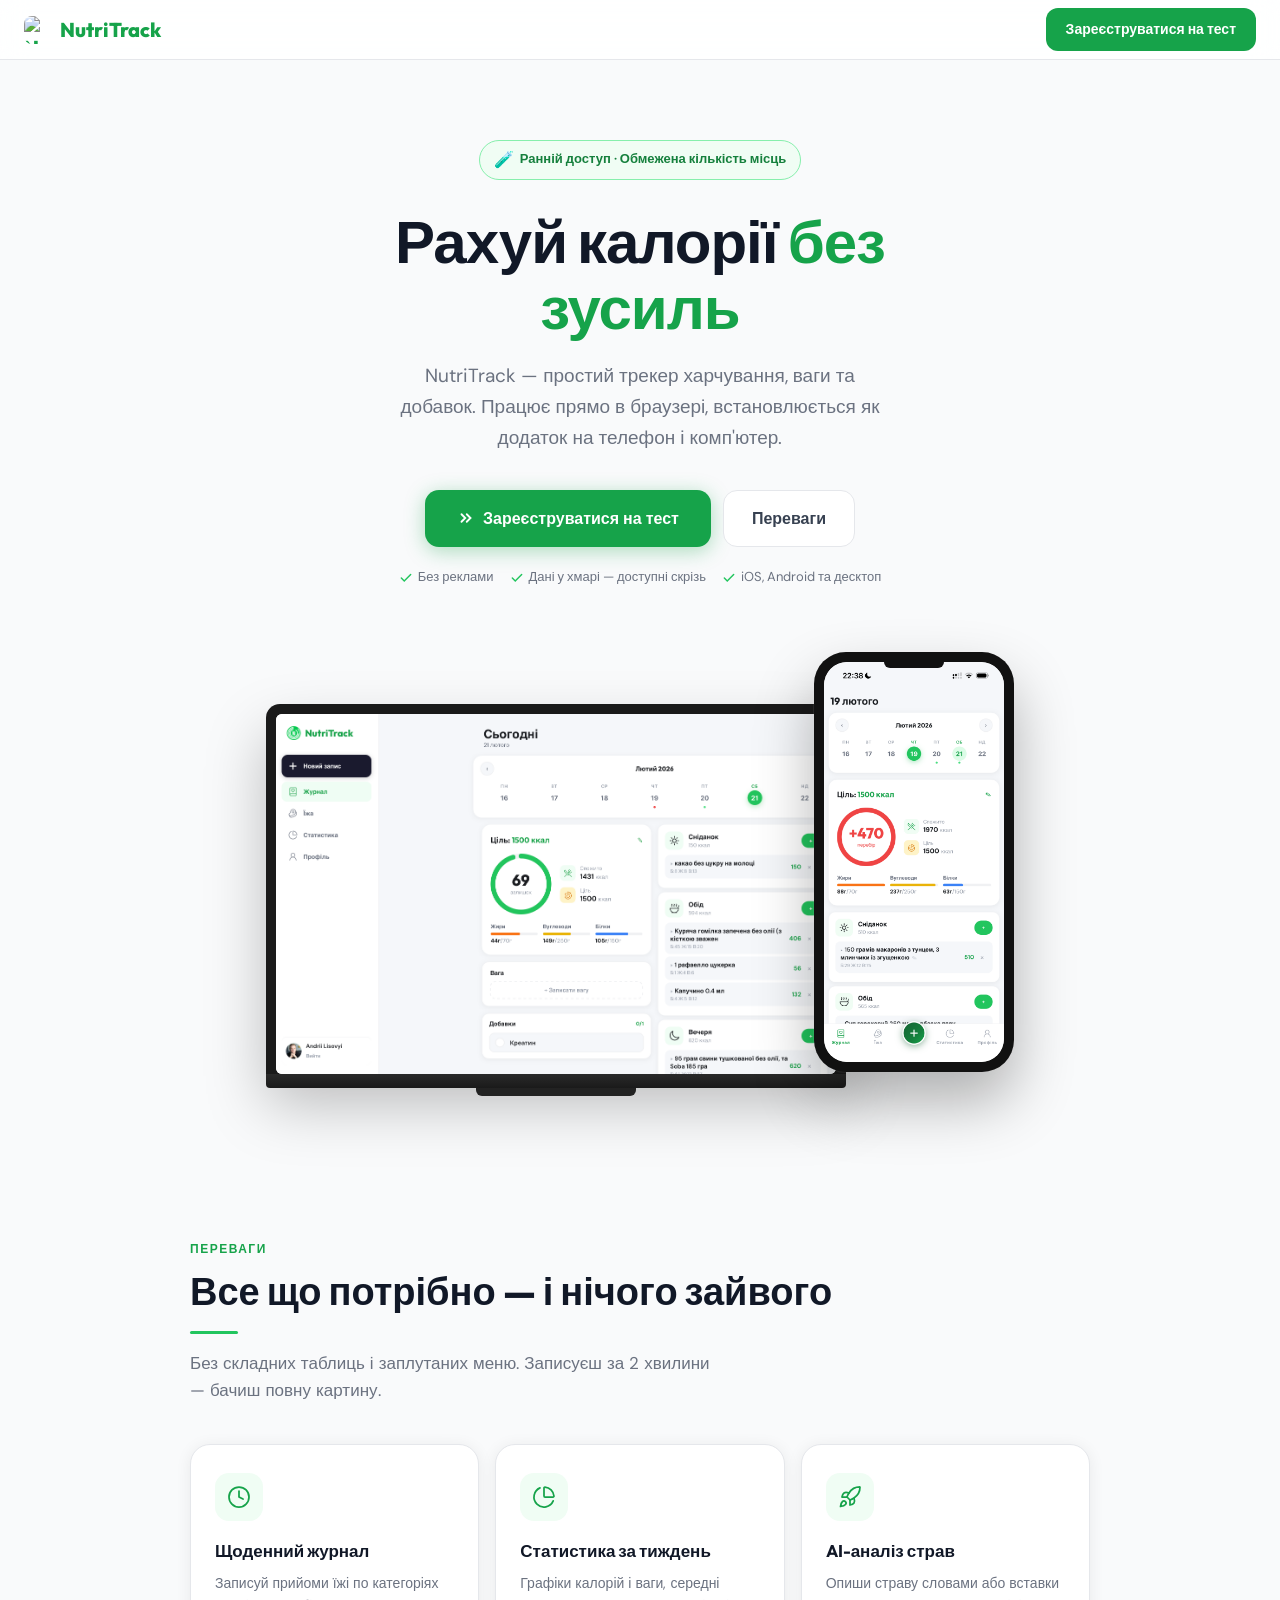
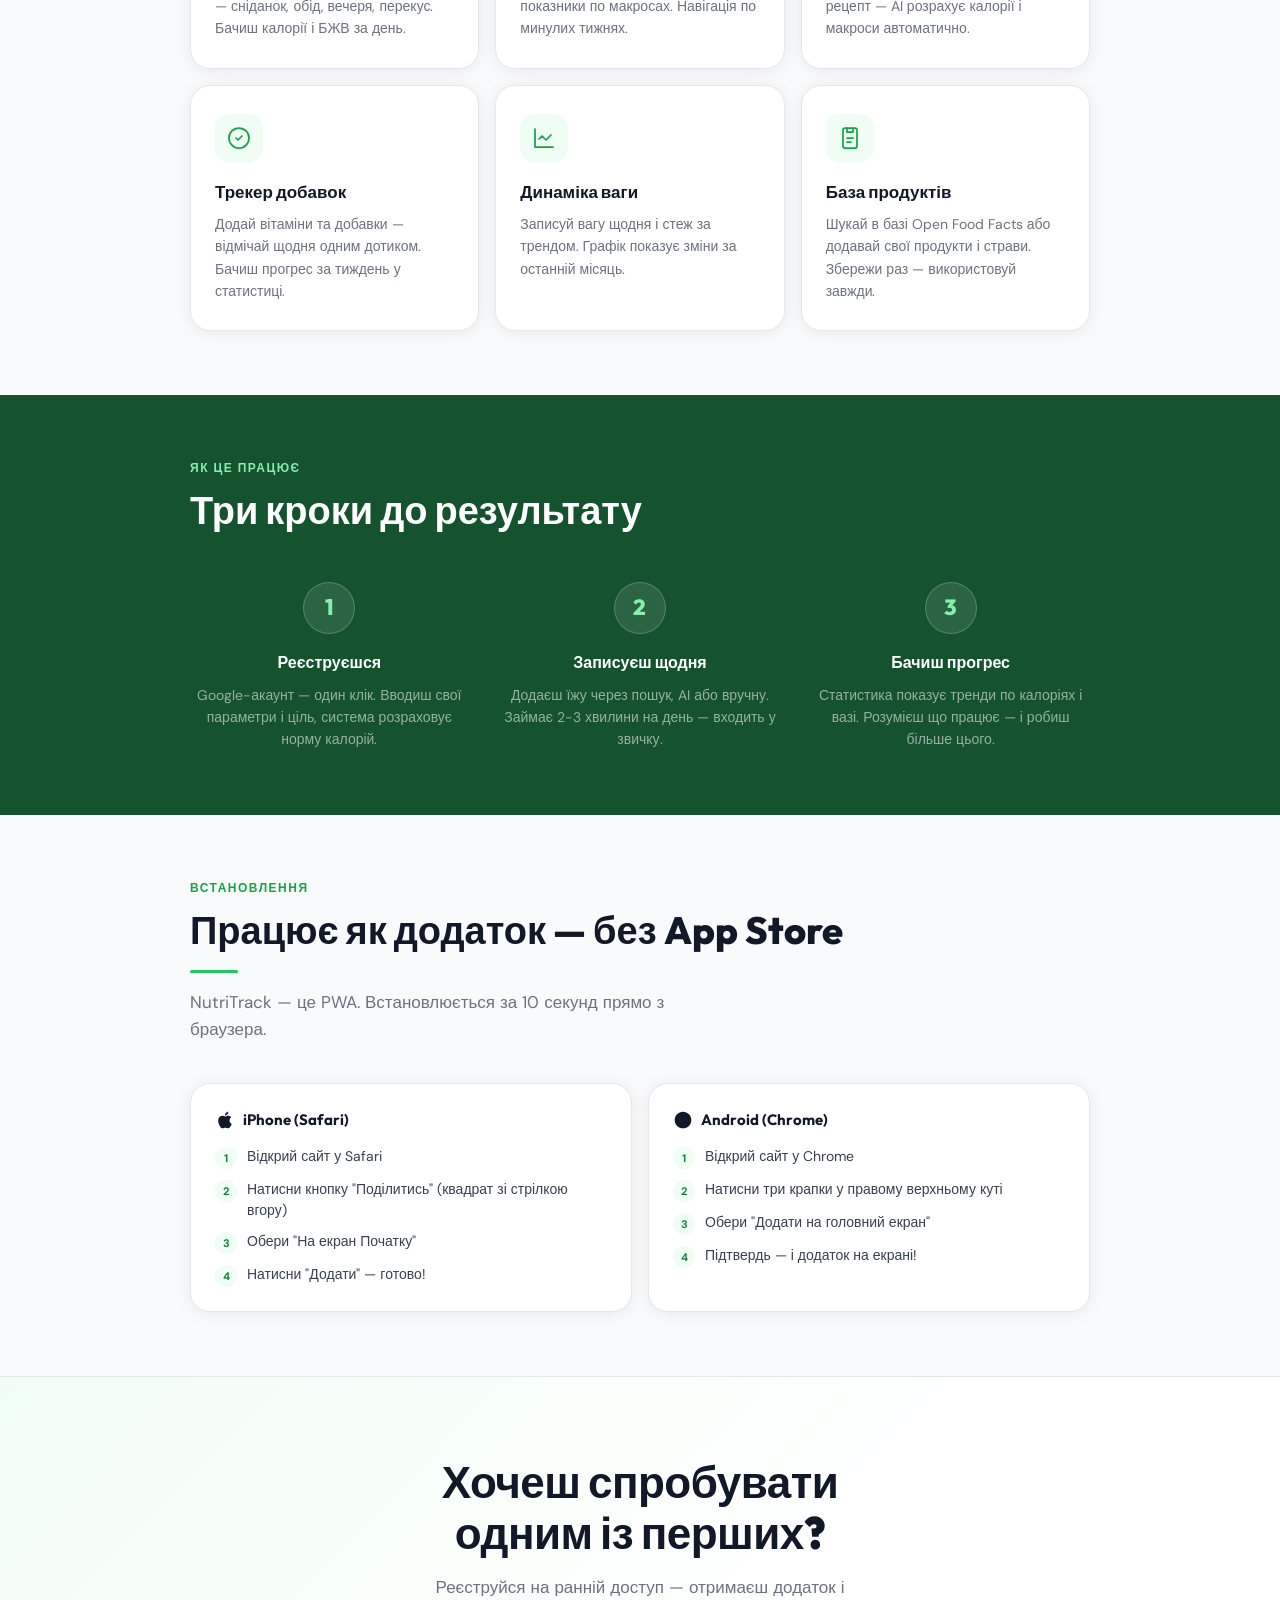
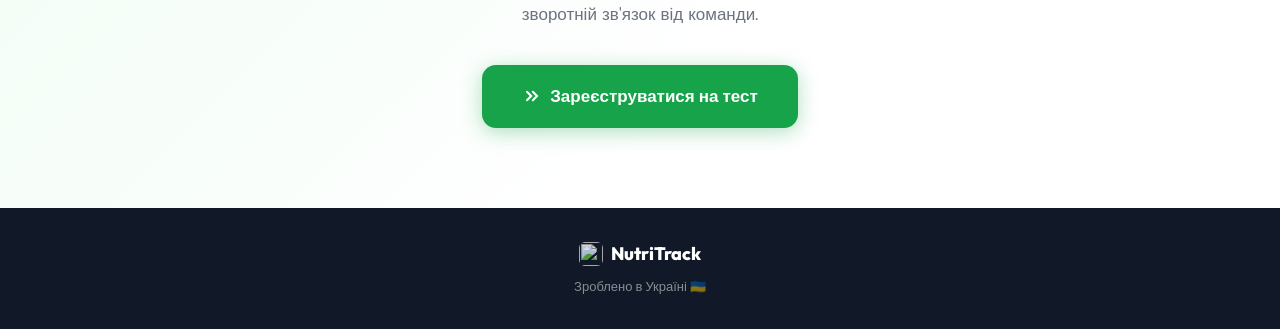
==== index.html @ 42540991 "UPD2" ====
<!DOCTYPE html>
<html lang="uk">
<head>
  <meta charset="UTF-8" />
  <meta name="viewport" content="width=device-width, initial-scale=1.0" />
  <title>NutriTrack — рахуй калорії без зусиль</title>
  <meta name="description" content="NutriTrack — безкоштовний застосунок для підрахунку калорій, БЖВ, ваги та добавок. Працює як додаток на телефоні без App Store." />

  <!-- OG / Social -->
  <meta property="og:title" content="NutriTrack — рахуй калорії без зусиль" />
  <meta property="og:description" content="Безкоштовний трекер калорій, ваги та добавок. Без реклами. Без підписок." />
  <meta property="og:type" content="website" />
  <meta property="og:image" content="og-image.png" />
  <meta name="twitter:card" content="summary_large_image" />

  <link rel="preconnect" href="https://fonts.googleapis.com" />
  <link rel="preconnect" href="https://fonts.gstatic.com" crossorigin />
  <link href="https://fonts.googleapis.com/css2?family=Outfit:wght@400;600;700;800;900&family=DM+Sans:wght@400;500;600&display=swap" rel="stylesheet" />

  <style>
    *, *::before, *::after { box-sizing: border-box; margin: 0; padding: 0; }

    :root {
      --green-50:  #f0fdf4;
      --green-100: #dcfce7;
      --green-300: #86efac;
      --green-500: #22c55e;
      --green-600: #16a34a;
      --green-700: #15803d;
      --green-900: #14532d;
      --text:   #111827;
      --text-2: #374151;
      --text-3: #6b7280;
      --surface: #ffffff;
      --bg:     #f9fafb;
      --border: #e5e7eb;
      --r: 20px;
      --shadow: 0 2px 16px rgba(0,0,0,0.07);
    }

    html { scroll-behavior: smooth; }

    body {
      font-family: 'DM Sans', sans-serif;
      background: var(--bg);
      color: var(--text);
      line-height: 1.6;
      overflow-x: hidden;
    }

    /* ── NAV ── */
    nav {
      position: sticky; top: 0; z-index: 100;
      background: rgba(255,255,255,0.85);
      backdrop-filter: blur(12px);
      -webkit-backdrop-filter: blur(12px);
      border-bottom: 1px solid var(--border);
      padding: 0 24px;
      display: flex; align-items: center; justify-content: space-between;
      height: 60px;
    }
    .nav-logo {
      font-family: 'Outfit', sans-serif;
      font-weight: 800; font-size: 20px;
      color: var(--green-600);
      display: flex; align-items: center; gap: 8px;
      text-decoration: none;
    }
    .nav-logo img { width: 28px; height: 28px; border-radius: 8px; flex-shrink: 0; }
    .nav-cta {
      background: var(--green-600); color: white;
      border: none; border-radius: 12px;
      padding: 10px 20px;
      font-family: 'DM Sans', sans-serif;
      font-size: 14px; font-weight: 700;
      cursor: pointer; text-decoration: none;
      transition: all 0.15s;
    }
    .nav-cta:hover { background: var(--green-700); transform: translateY(-1px); }

    /* ── HERO ── */
    .hero {
      padding: 80px 24px 64px;
      text-align: center;
      max-width: 680px;
      margin: 0 auto;
    }
    .hero-badge {
      display: inline-flex; align-items: center; gap: 6px;
      background: var(--green-50); color: var(--green-700);
      border: 1px solid var(--green-300);
      border-radius: 100px; padding: 6px 14px;
      font-size: 13px; font-weight: 600;
      margin-bottom: 28px;
    }
    .hero-badge span { font-size: 16px; }
    .hero h1 {
      font-family: 'Outfit', sans-serif;
      font-weight: 900; font-size: clamp(36px, 8vw, 60px);
      line-height: 1.1; color: var(--text);
      margin-bottom: 20px;
      letter-spacing: -1px;
    }
    .hero h1 em {
      font-style: normal;
      color: var(--green-600);
    }
    .hero p {
      font-size: clamp(16px, 2.5vw, 19px);
      color: var(--text-3);
      max-width: 480px;
      margin: 0 auto 36px;
      line-height: 1.65;
    }
    .hero-btns {
      display: flex; gap: 12px; justify-content: center; flex-wrap: wrap;
    }
    .btn-primary {
      background: var(--green-600); color: white;
      border: none; border-radius: 14px;
      padding: 16px 32px;
      font-family: 'DM Sans', sans-serif;
      font-size: 16px; font-weight: 700;
      cursor: pointer; text-decoration: none;
      transition: all 0.2s;
      box-shadow: 0 4px 20px rgba(22,163,74,0.35);
      display: inline-flex; align-items: center; gap: 8px;
    }
    .btn-primary:hover {
      background: var(--green-700);
      transform: translateY(-2px);
      box-shadow: 0 8px 28px rgba(22,163,74,0.45);
    }
    .btn-ghost {
      background: var(--surface); color: var(--text-2);
      border: 1.5px solid var(--border); border-radius: 14px;
      padding: 15px 28px;
      font-family: 'DM Sans', sans-serif;
      font-size: 16px; font-weight: 600;
      cursor: pointer; text-decoration: none;
      transition: all 0.15s;
    }
    .btn-ghost:hover { border-color: var(--green-300); color: var(--green-600); background: var(--green-50); }

    .hero-sub {
      margin-top: 20px;
      font-size: 13px; color: var(--text-3);
      display: flex; align-items: center; justify-content: center; gap: 16px;
      flex-wrap: wrap;
    }
    .hero-sub-item {
      display: flex; align-items: center; gap: 5px;
    }
    .hero-sub-item svg { color: var(--green-500); }

    /* ── DEVICES MOCKUP ── */
    .devices-wrap {
      max-width: 1000px; margin: 0 auto;
      padding: 0 24px 80px;
      display: flex; align-items: flex-end; justify-content: center;
      gap: 0; position: relative;
    }

    /* ── LAPTOP ── */
    .mockup-laptop {
      position: relative; z-index: 1;
    }
    .laptop-body {
      width: 580px;
      background: #1a1a1a;
      border-radius: 14px 14px 0 0;
      padding: 10px 10px 0;
      box-shadow: 0 30px 60px rgba(0,0,0,0.25);
    }
    .laptop-screen {
      background: var(--bg);
      border-radius: 6px;
      overflow: hidden;
      height: 360px;
      display: flex;
    }
    /* Sidebar миниатюра */
    .ls-sidebar {
      width: 44px; background: var(--surface);
      border-right: 1px solid var(--border);
      display: flex; flex-direction: column; align-items: center;
      padding: 10px 0; gap: 12px; flex-shrink: 0;
    }
    .ls-logo {
      width: 24px; height: 24px; border-radius: 6px;
      background: var(--green-600); margin-bottom: 6px;
    }
    .ls-dot {
      width: 20px; height: 20px; border-radius: 6px;
      background: var(--bg);
    }
    .ls-dot.active { background: var(--green-50); }
    /* Main content */
    .ls-content {
      flex: 1; overflow: hidden; padding: 14px; display: flex; flex-direction: column; gap: 10px;
    }
    .ls-header {
      font-family: 'Outfit', sans-serif; font-weight: 800; font-size: 16px; color: var(--text);
    }
    .ls-row { display: flex; gap: 10px; }
    .ls-card {
      background: var(--surface); border-radius: 10px;
      padding: 10px; box-shadow: var(--shadow); flex: 1;
    }
    .ls-card-title { font-size: 8px; font-weight: 700; color: var(--text-3); margin-bottom: 6px; text-transform: uppercase; }
    .ls-ring-row { display: flex; align-items: center; gap: 8px; }
    .ls-ring {
      width: 40px; height: 40px; border-radius: 50%;
      background: conic-gradient(#22c55e 0% 68%, #e5e7eb 68% 100%);
      display: flex; align-items: center; justify-content: center; flex-shrink: 0;
      position: relative;
    }
    .ls-ring::after {
      content: ''; position: absolute;
      width: 28px; height: 28px; background: var(--surface); border-radius: 50%;
    }
    .ls-ring-val {
      font-family: 'Outfit', sans-serif; font-weight: 800; font-size: 18px; color: var(--text);
    }
    .ls-ring-sub { font-size: 8px; color: var(--text-3); }
    .ls-bar-row { margin-bottom: 4px; }
    .ls-bar-label { font-size: 8px; color: var(--text-3); display: flex; justify-content: space-between; margin-bottom: 2px; }
    .ls-bar-track { height: 4px; background: var(--border); border-radius: 99px; overflow: hidden; }
    .ls-bar-fill { height: 100%; border-radius: 99px; }
    .ls-meal { display: flex; align-items: center; justify-content: space-between; padding: 5px 0; border-bottom: 1px solid var(--border); }
    .ls-meal:last-child { border-bottom: none; }
    .ls-meal-name { font-size: 9px; font-weight: 600; color: var(--text); }
    .ls-meal-cal { font-size: 9px; font-weight: 700; color: var(--green-600); }
    /* Laptop screenshot mode */
    .laptop-screenshot {
      width: 100%; height: 100%; object-fit: cover; object-position: top left;
      display: block;
    }
    .laptop-base {
      width: 580px; height: 14px;
      background: linear-gradient(to bottom, #2a2a2a, #1a1a1a);
      border-radius: 0 0 4px 4px;
    }
    .laptop-stand {
      width: 160px; height: 8px;
      background: #222; border-radius: 0 0 6px 6px;
      margin: 0 auto;
    }

    /* ── PHONE ── */
    .mockup-phone {
      width: 200px; flex-shrink: 0;
      background: #111;
      border-radius: 32px;
      padding: 10px;
      box-shadow: 0 30px 60px rgba(0,0,0,0.3), 0 0 0 1px rgba(255,255,255,0.08);
      position: relative;
      margin-left: -32px;
      margin-bottom: 24px;
      z-index: 2;
    }
    .mockup-screen {
      background: var(--bg);
      border-radius: 23px;
      overflow: hidden;
      height: 400px;
    }
    /* Phone screenshot mode */
    .phone-screenshot {
      width: 100%; height: 100%; object-fit: cover; object-position: top;
      display: block; border-radius: 23px;
    }
    /* Phone placeholder content */
    .mockup-screen-inner {
      display: flex; flex-direction: column; height: 100%;
    }
    .mockup-header {
      background: var(--surface);
      padding: 16px 12px 10px;
      border-bottom: 1px solid var(--border);
    }
    .mockup-title {
      font-family: 'Outfit', sans-serif;
      font-weight: 800; font-size: 15px; color: var(--text);
    }
    .mockup-date { font-size: 9px; color: var(--text-3); margin-top: 1px; }
    .mockup-body { padding: 10px; flex: 1; overflow: hidden; display: flex; flex-direction: column; gap: 8px; }
    .mockup-ring-card {
      background: var(--surface); border-radius: 12px; padding: 12px;
      display: flex; align-items: center; gap: 10px; box-shadow: var(--shadow);
    }
    .mockup-ring {
      width: 50px; height: 50px; flex-shrink: 0; border-radius: 50%;
      background: conic-gradient(#22c55e 0% 68%, #e5e7eb 68% 100%);
      display: flex; align-items: center; justify-content: center; position: relative;
    }
    .mockup-ring::after {
      content: ''; position: absolute; width: 36px; height: 36px;
      background: var(--surface); border-radius: 50%;
    }
    .mockup-ring-num {
      position: relative; z-index: 1;
      font-family: 'Outfit', sans-serif; font-weight: 800; font-size: 10px; color: var(--green-600);
    }
    .mockup-ring-info { flex: 1; }
    .mockup-ring-label { font-size: 8px; color: var(--text-3); font-weight: 600; }
    .mockup-ring-val { font-family: 'Outfit', sans-serif; font-weight: 800; font-size: 17px; color: var(--text); line-height: 1; }
    .mockup-ring-sub { font-size: 8px; color: var(--text-3); margin-top: 1px; }
    .mockup-meal {
      background: var(--surface); border-radius: 10px; padding: 8px 10px;
      box-shadow: var(--shadow); display: flex; align-items: center; justify-content: space-between;
    }
    .mockup-meal-left { display: flex; align-items: center; gap: 6px; }
    .mockup-meal-icon {
      width: 22px; height: 22px; border-radius: 6px; background: var(--green-50);
      display: flex; align-items: center; justify-content: center; font-size: 11px;
    }
    .mockup-meal-name { font-size: 9px; font-weight: 600; color: var(--text); }
    .mockup-meal-cal { font-size: 8px; color: var(--text-3); }
    .mockup-meal-num { font-size: 10px; font-weight: 700; color: var(--green-600); }
    .mockup-bars { background: var(--surface); border-radius: 10px; padding: 8px 10px; box-shadow: var(--shadow); }
    .mockup-bar-row { margin-bottom: 5px; }
    .mockup-bar-row:last-child { margin-bottom: 0; }
    .mockup-bar-label { font-size: 8px; font-weight: 600; color: var(--text-3); display: flex; justify-content: space-between; margin-bottom: 2px; }
    .mockup-bar-track { height: 4px; background: var(--border); border-radius: 99px; overflow: hidden; }
    .mockup-bar-fill { height: 100%; border-radius: 99px; }
    .mockup-phone-notch {
      position: absolute; top: 10px; left: 50%; transform: translateX(-50%);
      width: 60px; height: 6px; background: #111; border-radius: 0 0 6px 6px; z-index: 10;
    }

    @media (max-width: 700px) {
      .devices-wrap { flex-direction: column; align-items: center; gap: 24px; }
      .mockup-laptop { display: none; }
      .mockup-phone { margin-left: 0; margin-bottom: 0; width: 240px; }
      .mockup-screen { height: 460px; }
    }

    /* ── SECTION TITLE ── */
    .section { padding: 64px 24px; }
    .section-inner { max-width: 900px; margin: 0 auto; }
    .section-label {
      font-size: 12px; font-weight: 700; letter-spacing: 1.5px;
      text-transform: uppercase; color: var(--green-600);
      margin-bottom: 10px;
    }
    .section-title {
      font-family: 'Outfit', sans-serif;
      font-weight: 800; font-size: clamp(26px, 5vw, 38px);
      color: var(--text); margin-bottom: 12px; line-height: 1.2;
    }
    .section-sub {
      font-size: 17px; color: var(--text-3); max-width: 520px; line-height: 1.6;
    }

    /* ── FEATURES ── */
    .features-grid {
      display: grid;
      grid-template-columns: repeat(auto-fit, minmax(240px, 1fr));
      gap: 16px;
      margin-top: 40px;
    }
    .feature-card {
      background: var(--surface);
      border: 1px solid var(--border);
      border-radius: var(--r);
      padding: 28px 24px;
      box-shadow: var(--shadow);
      transition: all 0.2s;
    }
    .feature-card:hover {
      transform: translateY(-3px);
      box-shadow: 0 8px 32px rgba(0,0,0,0.1);
      border-color: var(--green-300);
    }
    .feature-icon {
      width: 48px; height: 48px; border-radius: 14px;
      background: var(--green-50); color: var(--green-600);
      display: flex; align-items: center; justify-content: center;
      margin-bottom: 16px;
    }
    .feature-title {
      font-family: 'Outfit', sans-serif;
      font-weight: 700; font-size: 17px;
      color: var(--text); margin-bottom: 8px;
    }
    .feature-desc { font-size: 14px; color: var(--text-3); line-height: 1.6; }

    /* ── HOW IT WORKS ── */
    .how-bg { background: var(--green-900); color: white; }
    .how-bg .section-label { color: var(--green-300); }
    .how-bg .section-title { color: white; }
    .how-bg .section-sub { color: rgba(255,255,255,0.6); }
    .steps {
      display: grid;
      grid-template-columns: repeat(auto-fit, minmax(200px, 1fr));
      gap: 32px;
      margin-top: 48px;
    }
    .step { text-align: center; }
    .step-num {
      width: 52px; height: 52px; border-radius: 50%;
      background: rgba(255,255,255,0.1);
      border: 1px solid rgba(255,255,255,0.2);
      font-family: 'Outfit', sans-serif;
      font-weight: 800; font-size: 22px; color: var(--green-300);
      display: flex; align-items: center; justify-content: center;
      margin: 0 auto 16px;
    }
    .step-title {
      font-family: 'Outfit', sans-serif;
      font-weight: 700; font-size: 16px;
      color: white; margin-bottom: 8px;
    }
    .step-desc { font-size: 14px; color: rgba(255,255,255,0.55); line-height: 1.6; }

    /* ── INSTALL ── */
    .install-grid {
      display: grid;
      grid-template-columns: repeat(auto-fit, minmax(260px, 1fr));
      gap: 16px;
      margin-top: 40px;
    }
    .install-card {
      background: var(--surface);
      border: 1px solid var(--border);
      border-radius: var(--r);
      padding: 24px;
      box-shadow: var(--shadow);
    }
    .install-os {
      font-family: 'Outfit', sans-serif;
      font-weight: 700; font-size: 15px;
      color: var(--text); margin-bottom: 14px;
      display: flex; align-items: center; gap: 8px;
    }
    .install-steps { list-style: none; display: flex; flex-direction: column; gap: 10px; }
    .install-step {
      display: flex; align-items: flex-start; gap: 10px;
      font-size: 14px; color: var(--text-2); line-height: 1.5;
    }
    .install-step-num {
      width: 22px; height: 22px; border-radius: 50%;
      background: var(--green-50); color: var(--green-700);
      font-size: 11px; font-weight: 700;
      display: flex; align-items: center; justify-content: center;
      flex-shrink: 0; margin-top: 1px;
    }

    /* ── CTA SECTION ── */
    .cta-section {
      padding: 80px 24px;
      text-align: center;
      background: linear-gradient(135deg, var(--green-50) 0%, #fff 60%);
      border-top: 1px solid var(--border);
    }
    .cta-section h2 {
      font-family: 'Outfit', sans-serif;
      font-weight: 900; font-size: clamp(28px, 5vw, 44px);
      color: var(--text); margin-bottom: 16px;
      line-height: 1.15; letter-spacing: -0.5px;
    }
    .cta-section p {
      font-size: 17px; color: var(--text-3);
      max-width: 420px; margin: 0 auto 36px;
    }

    /* ── FOOTER ── */
    footer {
      background: var(--text);
      color: rgba(255,255,255,0.5);
      padding: 32px 24px;
      text-align: center;
      font-size: 13px;
    }
    footer a { color: rgba(255,255,255,0.5); text-decoration: none; }
    footer a:hover { color: white; }
    .footer-logo {
      font-family: 'Outfit', sans-serif;
      font-weight: 800; font-size: 18px;
      color: white; margin-bottom: 8px;
    }

    /* ── DIVIDER ── */
    .divider {
      width: 48px; height: 3px;
      background: var(--green-500);
      border-radius: 99px;
      margin: 16px 0;
    }

    @media (max-width: 600px) {
      .hero { padding: 56px 20px 40px; }
      .section { padding: 48px 20px; }
      nav { padding: 0 16px; }
      .mockup-phone { width: 240px; }
      .mockup-screen { height: 440px; }
    }
  </style>
</head>
<body>

  <!-- NAV -->
  <nav>
    <a class="nav-logo" href="#">
      <img src="../public/favicon.png" alt="NutriTrack" />
      NutriTrack
    </a>
    <a class="nav-cta" href="https://forms.gle/whtLjRrUZKpDiCv48">Зареєструватися на тест</a>
  </nav>

  <!-- HERO -->
  <section class="hero">
    <div class="hero-badge">
      <span>🧪</span> Ранній доступ · Обмежена кількість місць
    </div>
    <h1>Рахуй калорії <em>без зусиль</em></h1>
    <p>NutriTrack — простий трекер харчування, ваги та добавок. Працює прямо в браузері, встановлюється як додаток на телефон і комп'ютер.</p>
    <div class="hero-btns">
      <a class="btn-primary" href="https://forms.gle/whtLjRrUZKpDiCv48">
        <svg width="18" height="18" viewBox="0 0 24 24" fill="none" stroke="currentColor" stroke-width="2.5" stroke-linecap="round"><polyline points="13 17 18 12 13 7"/><polyline points="6 17 11 12 6 7"/></svg>
        Зареєструватися на тест
      </a>
      <a class="btn-ghost" href="#features">Переваги</a>
    </div>
    <div class="hero-sub">
      <div class="hero-sub-item">
        <svg width="14" height="14" viewBox="0 0 24 24" fill="none" stroke="currentColor" stroke-width="2.5" stroke-linecap="round"><polyline points="20 6 9 17 4 12"/></svg>
        Без реклами
      </div>
      <div class="hero-sub-item">
        <svg width="14" height="14" viewBox="0 0 24 24" fill="none" stroke="currentColor" stroke-width="2.5" stroke-linecap="round"><polyline points="20 6 9 17 4 12"/></svg>
        Дані у хмарі — доступні скрізь
      </div>
      <div class="hero-sub-item">
        <svg width="14" height="14" viewBox="0 0 24 24" fill="none" stroke="currentColor" stroke-width="2.5" stroke-linecap="round"><polyline points="20 6 9 17 4 12"/></svg>
        iOS, Android та десктоп
      </div>
    </div>
  </section>

  <!-- DEVICES MOCKUP -->
  <div class="devices-wrap">

    <!-- LAPTOP -->
    <div class="mockup-laptop">
      <div class="laptop-body">
        <div class="laptop-screen">
          <img src="screenshot-desktop.png" alt="NutriTrack desktop" class="laptop-screenshot"/>
          <div class="ls-sidebar">
            <div class="ls-logo"></div>
            <div class="ls-dot active"></div>
            <div class="ls-dot"></div>
            <div class="ls-dot"></div>
            <div class="ls-dot"></div>
            <div class="ls-dot"></div>
          </div>
          <div class="ls-content">
            <div class="ls-header">Сьогодні</div>
            <div class="ls-row">
              <div class="ls-card" style="flex:1.2">
                <div class="ls-card-title">Калорії</div>
                <div class="ls-ring-row">
                  <div class="ls-ring"></div>
                  <div>
                    <div class="ls-ring-val">1 340</div>
                    <div class="ls-ring-sub">залишок: 660 ккал</div>
                  </div>
                </div>
              </div>
              <div class="ls-card" style="flex:1">
                <div class="ls-card-title">Макроси</div>
                <div class="ls-bar-row">
                  <div class="ls-bar-label"><span>Білки</span><span>72г</span></div>
                  <div class="ls-bar-track"><div class="ls-bar-fill" style="width:60%;background:#3b82f6"></div></div>
                </div>
                <div class="ls-bar-row">
                  <div class="ls-bar-label"><span>Жири</span><span>38г</span></div>
                  <div class="ls-bar-track"><div class="ls-bar-fill" style="width:58%;background:#f97316"></div></div>
                </div>
                <div class="ls-bar-row">
                  <div class="ls-bar-label"><span>Вуглеводи</span><span>140г</span></div>
                  <div class="ls-bar-track"><div class="ls-bar-fill" style="width:56%;background:#eab308"></div></div>
                </div>
              </div>
            </div>
            <div class="ls-card">
              <div class="ls-card-title">Прийоми їжі</div>
              <div class="ls-meal"><span class="ls-meal-name">🍳 Сніданок</span><span class="ls-meal-cal">480 ккал</span></div>
              <div class="ls-meal"><span class="ls-meal-name">🥗 Обід</span><span class="ls-meal-cal">620 ккал</span></div>
              <div class="ls-meal"><span class="ls-meal-name">🍎 Перекус</span><span class="ls-meal-cal">240 ккал</span></div>
            </div>
          </div>
        </div>
      </div>
      <div class="laptop-base"></div>
      <div class="laptop-stand"></div>
    </div>

    <!-- PHONE -->
    <div class="mockup-phone">
      <div class="mockup-phone-notch"></div>
      <div class="mockup-screen">
        <img src="screenshot-mobile.png" alt="NutriTrack mobile" class="phone-screenshot" />
        <div class="mockup-screen-inner">
          <div class="mockup-header">
            <div class="mockup-title">Сьогодні</div>
            <div class="mockup-date">п'ятниця, 21 лютого</div>
          </div>
          <div class="mockup-body">
            <div class="mockup-ring-card">
              <div class="mockup-ring">
                <span class="mockup-ring-num">68%</span>
              </div>
              <div class="mockup-ring-info">
                <div class="mockup-ring-label">СПОЖИТО</div>
                <div class="mockup-ring-val">1 340</div>
                <div class="mockup-ring-sub">залишок: 660 ккал</div>
              </div>
            </div>
            <div class="mockup-bars">
              <div class="mockup-bar-row">
                <div class="mockup-bar-label"><span>Білки</span><span>72г / 120г</span></div>
                <div class="mockup-bar-track"><div class="mockup-bar-fill" style="width:60%;background:#3b82f6"></div></div>
              </div>
              <div class="mockup-bar-row">
                <div class="mockup-bar-label"><span>Жири</span><span>38г / 65г</span></div>
                <div class="mockup-bar-track"><div class="mockup-bar-fill" style="width:58%;background:#f97316"></div></div>
              </div>
              <div class="mockup-bar-row">
                <div class="mockup-bar-label"><span>Вуглеводи</span><span>140г / 250г</span></div>
                <div class="mockup-bar-track"><div class="mockup-bar-fill" style="width:56%;background:#eab308"></div></div>
              </div>
            </div>
            <div class="mockup-meal">
              <div class="mockup-meal-left">
                <div class="mockup-meal-icon">🍳</div>
                <div>
                  <div class="mockup-meal-name">Сніданок</div>
                  <div class="mockup-meal-cal">Вівсянка, яйця</div>
                </div>
              </div>
              <div class="mockup-meal-num">480 ккал</div>
            </div>
            <div class="mockup-meal">
              <div class="mockup-meal-left">
                <div class="mockup-meal-icon">🥗</div>
                <div>
                  <div class="mockup-meal-name">Обід</div>
                  <div class="mockup-meal-cal">Салат, курка</div>
                </div>
              </div>
              <div class="mockup-meal-num">620 ккал</div>
            </div>
          </div>
        </div>
      </div>
    </div>

  </div>

  <!-- FEATURES -->
  <section class="section" id="features">
    <div class="section-inner">
      <div class="section-label">Переваги</div>
      <h2 class="section-title">Все що потрібно — і нічого зайвого</h2>
      <div class="divider"></div>
      <p class="section-sub">Без складних таблиць і заплутаних меню. Записуєш за 2 хвилини — бачиш повну картину.</p>

      <div class="features-grid">
        <div class="feature-card">
          <div class="feature-icon">
            <svg width="24" height="24" viewBox="0 0 24 24" fill="none" stroke="currentColor" stroke-width="1.75" stroke-linecap="round" stroke-linejoin="round"><circle cx="12" cy="12" r="10"/><path d="M12 6v6l4 2"/></svg>
          </div>
          <div class="feature-title">Щоденний журнал</div>
          <p class="feature-desc">Записуй прийоми їжі по категоріях — сніданок, обід, вечеря, перекус. Бачиш калорії і БЖВ за день.</p>
        </div>

        <div class="feature-card">
          <div class="feature-icon">
            <svg width="24" height="24" viewBox="0 0 24 24" fill="none" stroke="currentColor" stroke-width="1.75" stroke-linecap="round" stroke-linejoin="round"><path d="M21 12c.552 0 1.005-.449.95-.998a10 10 0 0 0-8.953-8.951c-.55-.055-.998.398-.998.95v8a1 1 0 0 0 1 1z"/><path d="M21.21 15.89A10 10 0 1 1 8 2.83"/></svg>
          </div>
          <div class="feature-title">Статистика за тиждень</div>
          <p class="feature-desc">Графіки калорій і ваги, середні показники по макросах. Навігація по минулих тижнях.</p>
        </div>

        <div class="feature-card">
          <div class="feature-icon">
            <svg width="24" height="24" viewBox="0 0 24 24" fill="none" stroke="currentColor" stroke-width="1.75" stroke-linecap="round" stroke-linejoin="round"><path d="M4.5 16.5c-1.5 1.26-2 5-2 5s3.74-.5 5-2c.71-.84.7-2.13-.09-2.91a2.18 2.18 0 0 0-2.91-.09z"/><path d="m12 15-3-3a22 22 0 0 1 2-3.95A12.88 12.88 0 0 1 22 2c0 2.72-.78 7.5-6 11a22.35 22.35 0 0 1-4 2z"/><path d="M9 12H4s.55-3.03 2-4c1.62-1.08 5 0 5 0"/><path d="M12 15v5s3.03-.55 4-2c1.08-1.62 0-5 0-5"/></svg>
          </div>
          <div class="feature-title">AI-аналіз страв</div>
          <p class="feature-desc">Опиши страву словами або вставки рецепт — AI розрахує калорії і макроси автоматично.</p>
        </div>

        <div class="feature-card">
          <div class="feature-icon">
            <svg width="24" height="24" viewBox="0 0 24 24" fill="none" stroke="currentColor" stroke-width="1.75" stroke-linecap="round" stroke-linejoin="round"><path d="M12 22c5.523 0 10-4.477 10-10S17.523 2 12 2 2 6.477 2 12s4.477 10 10 10z"/><path d="m9 12 2 2 4-4"/></svg>
          </div>
          <div class="feature-title">Трекер добавок</div>
          <p class="feature-desc">Додай вітаміни та добавки — відмічай щодня одним дотиком. Бачиш прогрес за тиждень у статистиці.</p>
        </div>

        <div class="feature-card">
          <div class="feature-icon">
            <svg width="24" height="24" viewBox="0 0 24 24" fill="none" stroke="currentColor" stroke-width="1.75" stroke-linecap="round" stroke-linejoin="round"><path d="M3 3v18h18"/><path d="m19 9-5 5-4-4-3 3"/></svg>
          </div>
          <div class="feature-title">Динаміка ваги</div>
          <p class="feature-desc">Записуй вагу щодня і стеж за трендом. Графік показує зміни за останній місяць.</p>
        </div>

        <div class="feature-card">
          <div class="feature-icon">
            <svg width="24" height="24" viewBox="0 0 24 24" fill="none" stroke="currentColor" stroke-width="1.75" stroke-linecap="round" stroke-linejoin="round"><rect width="14" height="20" x="5" y="2" rx="2"/><path d="M15 2v4H9V2"/><path d="M9 12h6"/><path d="M9 16h4"/></svg>
          </div>
          <div class="feature-title">База продуктів</div>
          <p class="feature-desc">Шукай в базі Open Food Facts або додавай свої продукти і страви. Збережи раз — використовуй завжди.</p>
        </div>
      </div>
    </div>
  </section>

  <!-- HOW IT WORKS -->
  <section class="section how-bg">
    <div class="section-inner">
      <div class="section-label">Як це працює</div>
      <h2 class="section-title">Три кроки до результату</h2>
      <div class="steps">
        <div class="step">
          <div class="step-num">1</div>
          <div class="step-title">Реєструєшся</div>
          <p class="step-desc">Google-акаунт — один клік. Вводиш свої параметри і ціль, система розраховує норму калорій.</p>
        </div>
        <div class="step">
          <div class="step-num">2</div>
          <div class="step-title">Записуєш щодня</div>
          <p class="step-desc">Додаєш їжу через пошук, AI або вручну. Займає 2-3 хвилини на день — входить у звичку.</p>
        </div>
        <div class="step">
          <div class="step-num">3</div>
          <div class="step-title">Бачиш прогрес</div>
          <p class="step-desc">Статистика показує тренди по калоріях і вазі. Розумієш що працює — і робиш більше цього.</p>
        </div>
      </div>
    </div>
  </section>

  <!-- INSTALL -->
  <section class="section" id="install">
    <div class="section-inner">
      <div class="section-label">Встановлення</div>
      <h2 class="section-title">Працює як додаток — без App Store</h2>
      <div class="divider"></div>
      <p class="section-sub">NutriTrack — це PWA. Встановлюється за 10 секунд прямо з браузера.</p>

      <div class="install-grid">
        <div class="install-card">
          <div class="install-os">
            <svg width="20" height="20" viewBox="0 0 24 24" fill="currentColor"><path d="M18.71 19.5c-.83 1.24-1.71 2.45-3.05 2.47-1.34.03-1.77-.79-3.29-.79-1.53 0-2 .77-3.27.82-1.31.05-2.3-1.32-3.14-2.53C4.25 17 2.94 12.45 4.7 9.39c.87-1.52 2.43-2.48 4.12-2.51 1.28-.02 2.5.87 3.29.87.78 0 2.26-1.07 3.8-.91.65.03 2.47.26 3.64 1.98-.09.06-2.17 1.28-2.15 3.81.03 3.02 2.65 4.03 2.68 4.04-.03.07-.42 1.44-1.38 2.83M13 3.5c.73-.83 1.94-1.46 2.94-1.5.13 1.17-.34 2.35-1.04 3.19-.69.85-1.83 1.51-2.95 1.42-.15-1.15.41-2.35 1.05-3.11z"/></svg>
            iPhone (Safari)
          </div>
          <ul class="install-steps">
            <li class="install-step"><span class="install-step-num">1</span>Відкрий сайт у Safari</li>
            <li class="install-step"><span class="install-step-num">2</span>Натисни кнопку "Поділитись" (квадрат зі стрілкою вгору)</li>
            <li class="install-step"><span class="install-step-num">3</span>Обери "На екран Початку"</li>
            <li class="install-step"><span class="install-step-num">4</span>Натисни "Додати" — готово!</li>
          </ul>
        </div>

        <div class="install-card">
          <div class="install-os">
            <svg width="20" height="20" viewBox="0 0 24 24" fill="currentColor"><path d="M17.523 15.341c-.81.486-2.078.937-3.516.937-2.969 0-5.156-1.875-5.156-4.453 0-2.578 2.187-4.453 5.156-4.453 1.438 0 2.706.45 3.516.937l1.172-1.875C17.289 5.391 15.258 4.5 13.007 4.5c-4.297 0-7.5 2.953-7.5 7.125S8.71 18.75 13.007 18.75c2.25 0 4.281-.891 5.688-1.934l-1.172-1.875z"/><path d="M12 2C6.48 2 2 6.48 2 12s4.48 10 10 10 10-4.48 10-10S17.52 2 12 2z"/></svg>
            Android (Chrome)
          </div>
          <ul class="install-steps">
            <li class="install-step"><span class="install-step-num">1</span>Відкрий сайт у Chrome</li>
            <li class="install-step"><span class="install-step-num">2</span>Натисни три крапки у правому верхньому куті</li>
            <li class="install-step"><span class="install-step-num">3</span>Обери "Додати на головний екран"</li>
            <li class="install-step"><span class="install-step-num">4</span>Підтвердь — і додаток на екрані!</li>
          </ul>
        </div>
      </div>
    </div>
  </section>

  <!-- CTA -->
  <section class="cta-section" id="start">
    <h2>Хочеш спробувати<br>одним із перших?</h2>
    <p>Реєструйся на ранній доступ — отримаєш додаток і зворотній зв'язок від команди.</p>
    <a class="btn-primary" href="https://forms.gle/whtLjRrUZKpDiCv48" style="font-size:17px;padding:18px 40px;margin:0 auto;">
      <svg width="20" height="20" viewBox="0 0 24 24" fill="none" stroke="currentColor" stroke-width="2.5" stroke-linecap="round"><polyline points="13 17 18 12 13 7"/><polyline points="6 17 11 12 6 7"/></svg>
      Зареєструватися на тест
    </a>
  </section>

  <!-- FOOTER -->
  <footer>
    <div style="display:flex;align-items:center;justify-content:center;gap:8px;margin-bottom:8px;">
      <img src="../public/favicon.png" alt="" style="width:24px;height:24px;border-radius:6px;opacity:0.85;" />
      <div class="footer-logo" style="margin-bottom:0;">NutriTrack</div>
    </div>
    <p>Зроблено в Україні 🇺🇦</p>
  </footer>

</body>
</html>
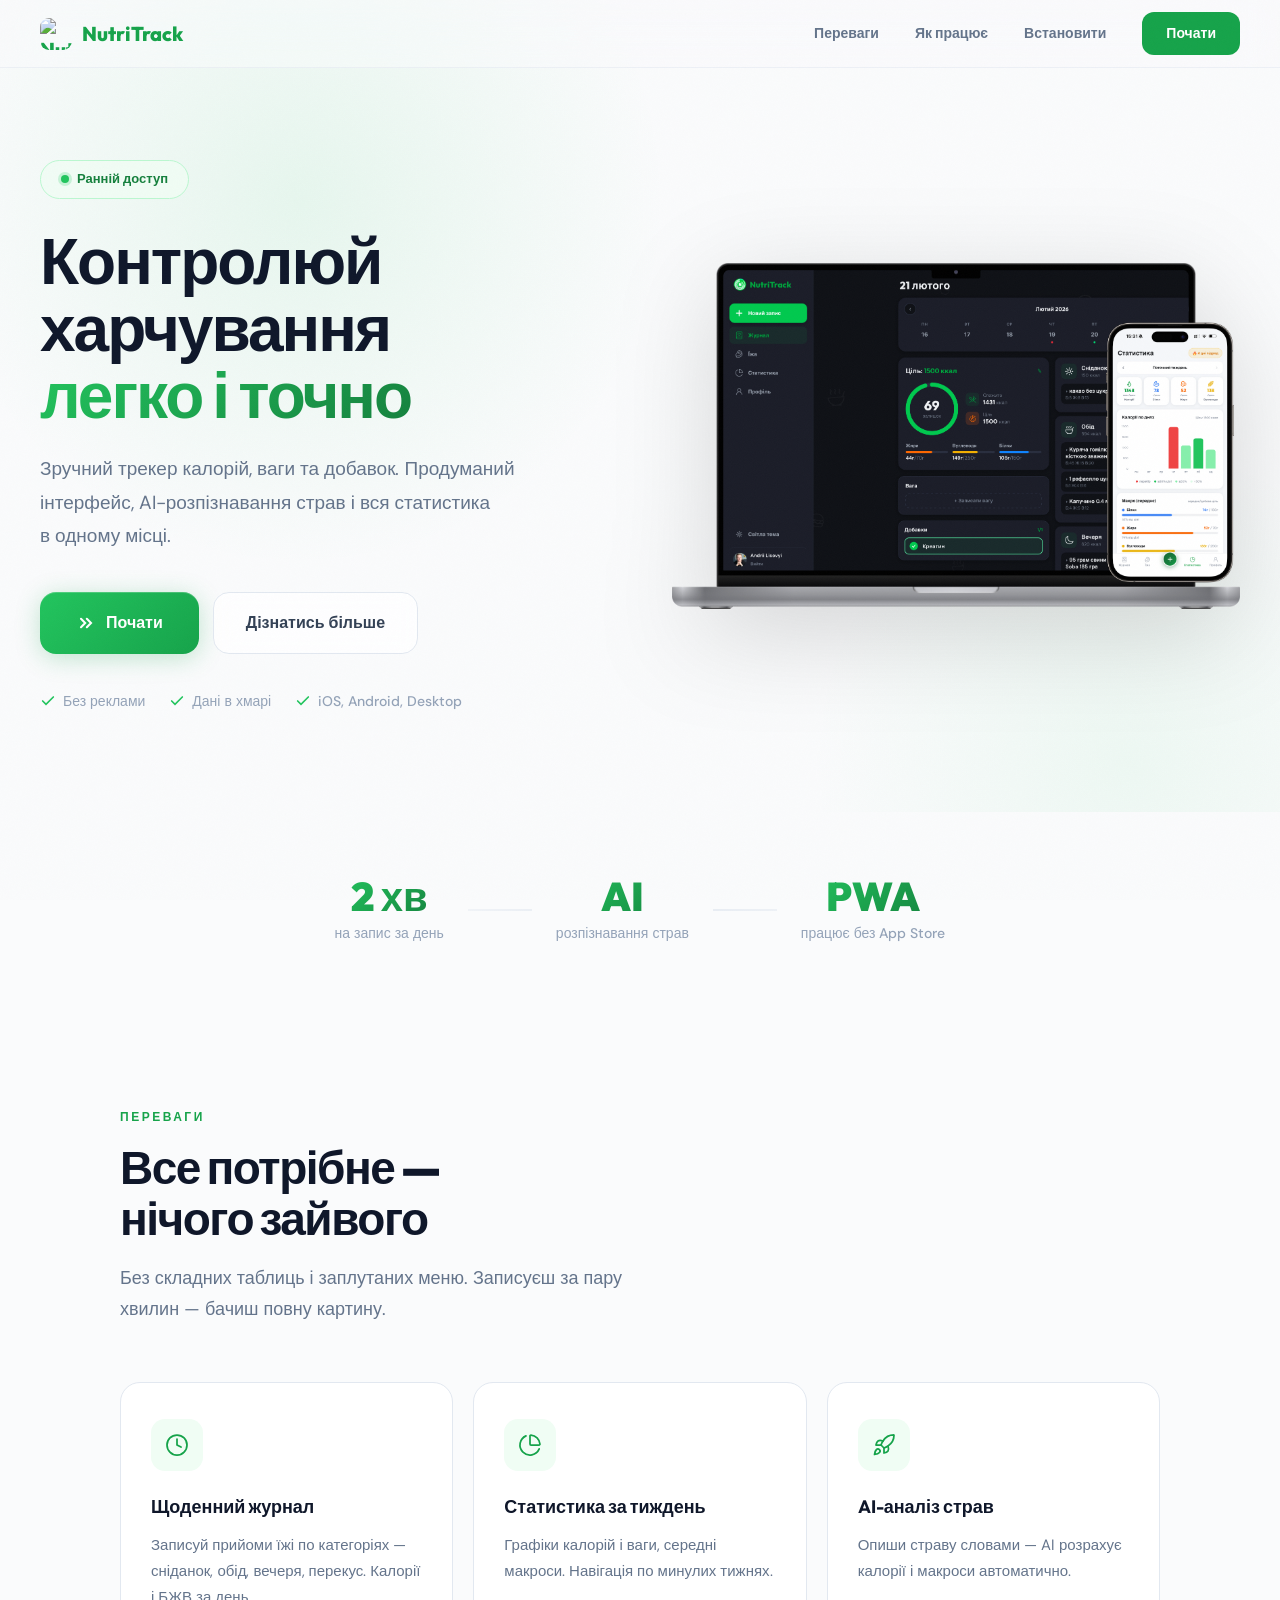
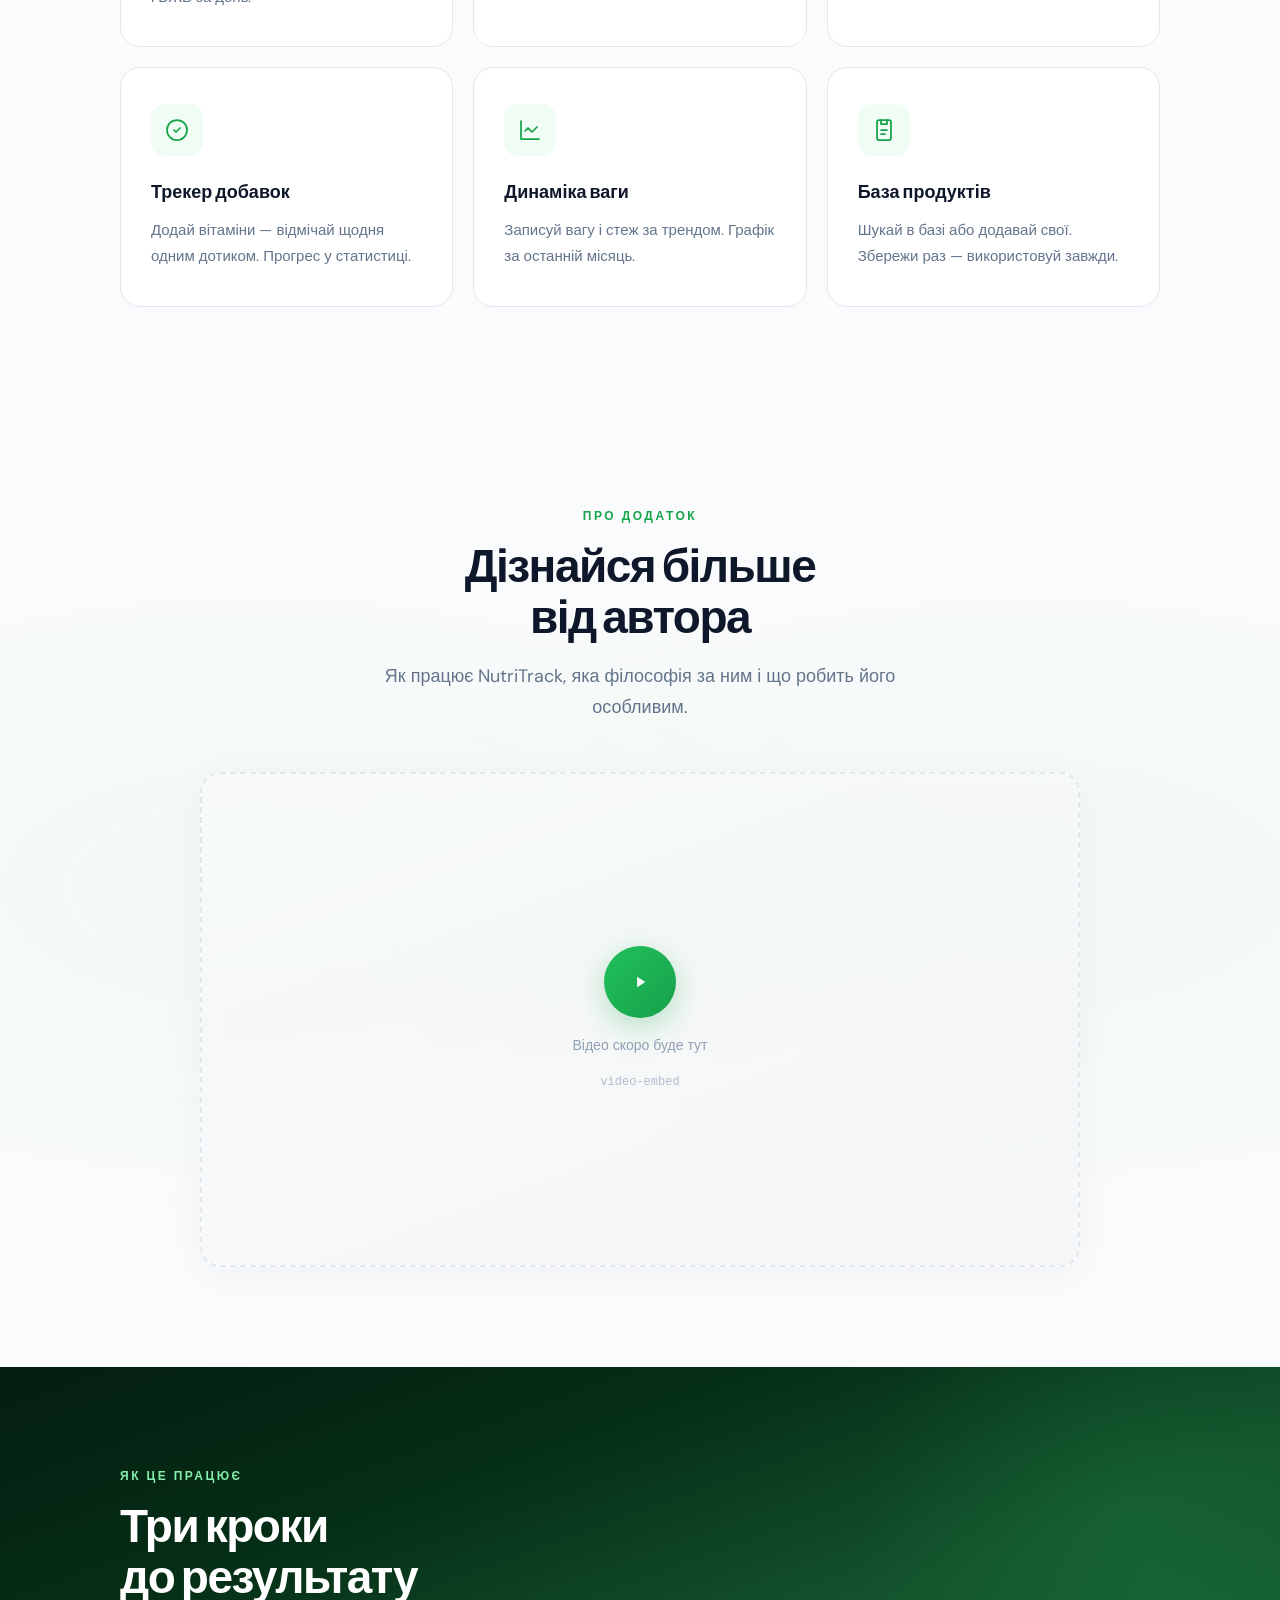
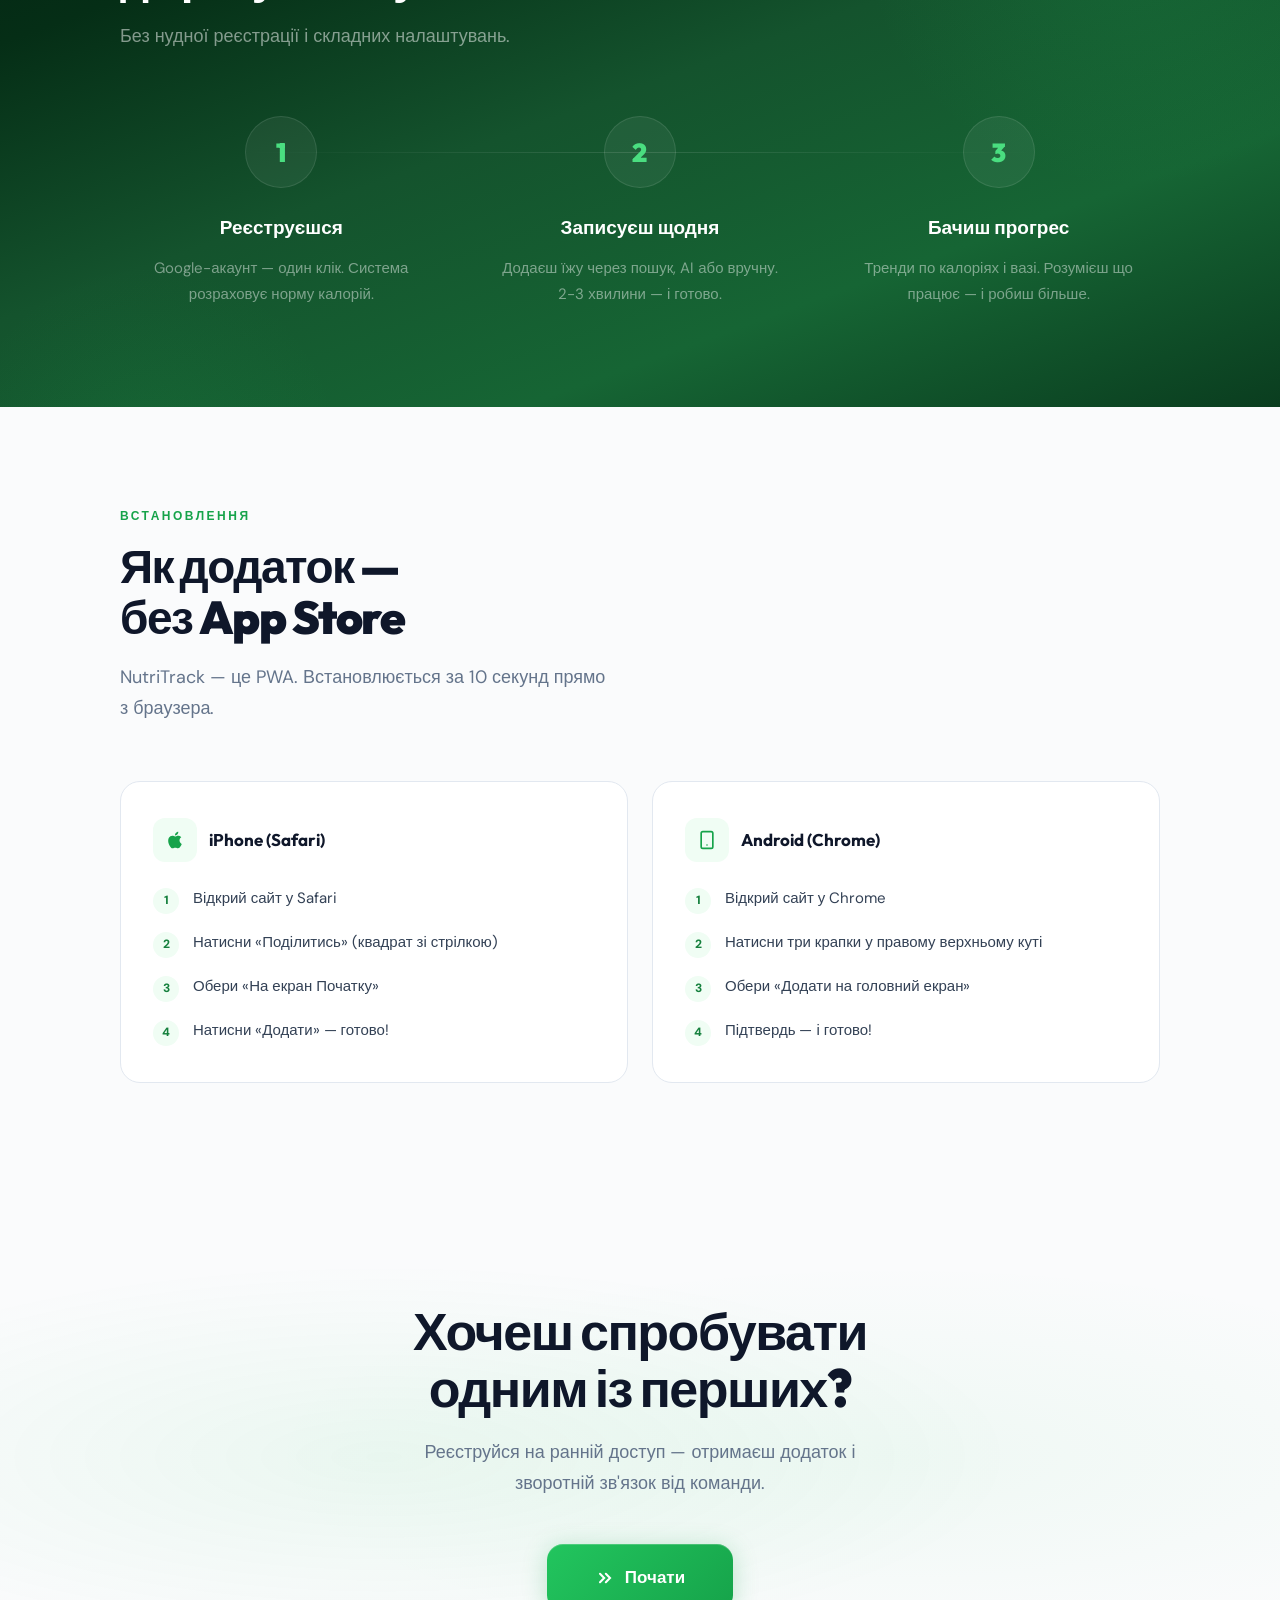
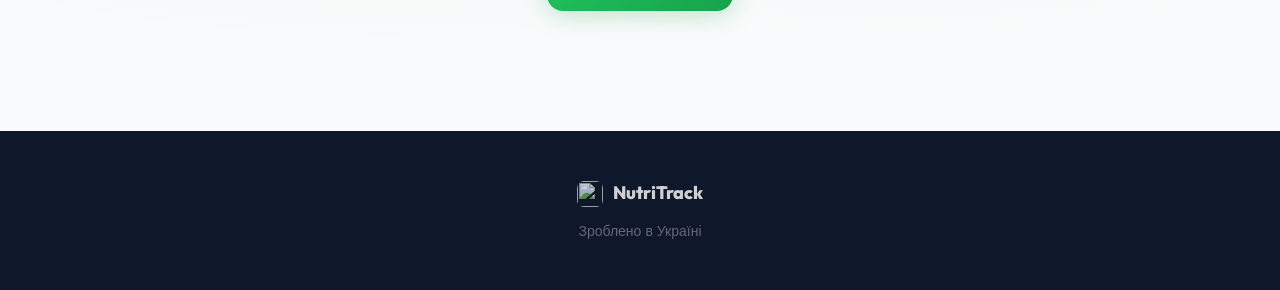
==== commit c0adb6fc: "analit" ====
--- a/index.html
+++ b/index.html
@@ -3,19 +3,20 @@
 <head>
   <meta charset="UTF-8" />
   <meta name="viewport" content="width=device-width, initial-scale=1.0" />
-  <title>NutriTrack — рахуй калорії без зусиль</title>
-  <meta name="description" content="NutriTrack — безкоштовний застосунок для підрахунку калорій, БЖВ, ваги та добавок. Працює як додаток на телефоні без App Store." />
+  <title>NutriTrack — розумний трекер калорій</title>
+  <meta name="description" content="NutriTrack — зручний застосунок для підрахунку калорій, БЖВ, ваги та добавок. Працює як додаток на телефоні без App Store." />
+  <link rel="icon" href="../public/favicon.png" />
 
   <!-- OG / Social -->
-  <meta property="og:title" content="NutriTrack — рахуй калорії без зусиль" />
-  <meta property="og:description" content="Безкоштовний трекер калорій, ваги та добавок. Без реклами. Без підписок." />
+  <meta property="og:title" content="NutriTrack — розумний трекер калорій" />
+  <meta property="og:description" content="Зручний трекер калорій, ваги та добавок. Без реклами. Працює на всіх пристроях." />
   <meta property="og:type" content="website" />
   <meta property="og:image" content="og-image.png" />
   <meta name="twitter:card" content="summary_large_image" />
 
   <link rel="preconnect" href="https://fonts.googleapis.com" />
   <link rel="preconnect" href="https://fonts.gstatic.com" crossorigin />
-  <link href="https://fonts.googleapis.com/css2?family=Outfit:wght@400;600;700;800;900&family=DM+Sans:wght@400;500;600&display=swap" rel="stylesheet" />
+  <link href="https://fonts.googleapis.com/css2?family=Outfit:wght@400;500;600;700;800;900&family=DM+Sans:wght@400;500;600;700&display=swap" rel="stylesheet" />
 
   <style>
     *, *::before, *::after { box-sizing: border-box; margin: 0; padding: 0; }
@@ -23,19 +24,23 @@
     :root {
       --green-50:  #f0fdf4;
       --green-100: #dcfce7;
+      --green-200: #bbf7d0;
       --green-300: #86efac;
+      --green-400: #4ade80;
       --green-500: #22c55e;
       --green-600: #16a34a;
       --green-700: #15803d;
+      --green-800: #166534;
       --green-900: #14532d;
-      --text:   #111827;
-      --text-2: #374151;
-      --text-3: #6b7280;
+      --green-950: #052e16;
+      --text:    #0f172a;
+      --text-2:  #334155;
+      --text-3:  #64748b;
+      --text-4:  #94a3b8;
       --surface: #ffffff;
-      --bg:     #f9fafb;
-      --border: #e5e7eb;
-      --r: 20px;
-      --shadow: 0 2px 16px rgba(0,0,0,0.07);
+      --bg:      #fafbfc;
+      --border:  #e2e8f0;
+      --r:       20px;
     }
 
     html { scroll-behavior: smooth; }
@@ -46,455 +51,709 @@
       color: var(--text);
       line-height: 1.6;
       overflow-x: hidden;
-    }
-
-    /* ── NAV ── */
+      -webkit-font-smoothing: antialiased;
+    }
+
+    /* Grain texture overlay */
+    body::after {
+      content: '';
+      position: fixed;
+      inset: 0;
+      pointer-events: none;
+      z-index: 9999;
+      opacity: 0.022;
+      background-image: url("data:image/svg+xml,%3Csvg viewBox='0 0 256 256' xmlns='http://www.w3.org/2000/svg'%3E%3Cfilter id='n'%3E%3CfeTurbulence type='fractalNoise' baseFrequency='0.85' numOctaves='4' stitchTiles='stitch'/%3E%3C/filter%3E%3Crect width='100%25' height='100%25' filter='url(%23n)'/%3E%3C/svg%3E");
+      background-repeat: repeat;
+      background-size: 200px 200px;
+    }
+
+    /* =============================================
+       REVEAL ANIMATION
+       ============================================= */
+    .reveal {
+      opacity: 0;
+      transform: translateY(36px);
+      transition: opacity 0.8s cubic-bezier(0.16, 1, 0.3, 1),
+                  transform 0.8s cubic-bezier(0.16, 1, 0.3, 1);
+    }
+    .reveal.visible {
+      opacity: 1;
+      transform: translateY(0);
+    }
+    .reveal-d1 { transition-delay: 0.1s; }
+    .reveal-d2 { transition-delay: 0.2s; }
+    .reveal-d3 { transition-delay: 0.3s; }
+    .reveal-d4 { transition-delay: 0.4s; }
+    .reveal-d5 { transition-delay: 0.5s; }
+
+    /* =============================================
+       NAV
+       ============================================= */
     nav {
-      position: sticky; top: 0; z-index: 100;
-      background: rgba(255,255,255,0.85);
-      backdrop-filter: blur(12px);
-      -webkit-backdrop-filter: blur(12px);
-      border-bottom: 1px solid var(--border);
-      padding: 0 24px;
+      position: fixed; top: 0; left: 0; right: 0; z-index: 100;
+      background: rgba(250, 251, 252, 0.6);
+      backdrop-filter: blur(24px) saturate(1.8);
+      -webkit-backdrop-filter: blur(24px) saturate(1.8);
+      border-bottom: 1px solid rgba(226, 232, 240, 0.5);
+      padding: 0 40px;
       display: flex; align-items: center; justify-content: space-between;
-      height: 60px;
+      height: 68px;
     }
     .nav-logo {
       font-family: 'Outfit', sans-serif;
       font-weight: 800; font-size: 20px;
       color: var(--green-600);
-      display: flex; align-items: center; gap: 8px;
+      display: flex; align-items: center; gap: 10px;
       text-decoration: none;
     }
-    .nav-logo img { width: 28px; height: 28px; border-radius: 8px; flex-shrink: 0; }
+    .nav-logo img { width: 32px; height: 32px; border-radius: 9px; }
+    .nav-links {
+      display: flex; align-items: center; gap: 36px;
+    }
+    .nav-link {
+      font-size: 14px; font-weight: 600; color: var(--text-3);
+      text-decoration: none; transition: color 0.25s;
+      position: relative;
+    }
+    .nav-link::after {
+      content: '';
+      position: absolute;
+      bottom: -4px; left: 0; right: 0;
+      height: 2px;
+      background: var(--green-500);
+      border-radius: 2px;
+      transform: scaleX(0);
+      transition: transform 0.25s cubic-bezier(0.16, 1, 0.3, 1);
+    }
+    .nav-link:hover { color: var(--green-600); }
+    .nav-link:hover::after { transform: scaleX(1); }
     .nav-cta {
       background: var(--green-600); color: white;
       border: none; border-radius: 12px;
-      padding: 10px 20px;
+      padding: 10px 24px;
       font-family: 'DM Sans', sans-serif;
       font-size: 14px; font-weight: 700;
       cursor: pointer; text-decoration: none;
-      transition: all 0.15s;
-    }
-    .nav-cta:hover { background: var(--green-700); transform: translateY(-1px); }
-
-    /* ── HERO ── */
+      transition: all 0.25s;
+    }
+    .nav-cta:hover {
+      background: var(--green-700);
+      transform: translateY(-1px);
+      box-shadow: 0 4px 20px rgba(22,163,74,0.3);
+    }
+
+    @media (max-width: 700px) {
+      nav { padding: 0 20px; height: 60px; }
+      .nav-links { gap: 16px; }
+      .nav-link { display: none; }
+    }
+
+    /* =============================================
+       HERO — Split layout
+       ============================================= */
     .hero {
-      padding: 80px 24px 64px;
-      text-align: center;
-      max-width: 680px;
+      padding: 160px 40px 100px;
+      position: relative;
+      overflow: hidden;
+      max-width: 1280px;
       margin: 0 auto;
-    }
+      display: grid;
+      grid-template-columns: 1fr 1fr;
+      gap: 64px;
+      align-items: center;
+    }
+    .hero::before {
+      content: '';
+      position: absolute;
+      top: -200px; left: -100px;
+      width: 800px; height: 800px;
+      background: radial-gradient(ellipse, rgba(34,197,94,0.09) 0%, transparent 65%);
+      pointer-events: none;
+      z-index: 0;
+    }
+    .hero::after {
+      content: '';
+      position: absolute;
+      bottom: -300px; right: -200px;
+      width: 700px; height: 700px;
+      background: radial-gradient(ellipse, rgba(34,197,94,0.06) 0%, transparent 65%);
+      pointer-events: none;
+      z-index: 0;
+    }
+
+    .hero-content {
+      position: relative;
+      z-index: 1;
+    }
+    .hero-visual {
+      position: relative;
+      z-index: 1;
+      display: flex;
+      align-items: center;
+      justify-content: center;
+    }
+
     .hero-badge {
-      display: inline-flex; align-items: center; gap: 6px;
-      background: var(--green-50); color: var(--green-700);
-      border: 1px solid var(--green-300);
-      border-radius: 100px; padding: 6px 14px;
-      font-size: 13px; font-weight: 600;
+      display: inline-flex; align-items: center; gap: 8px;
+      background: rgba(240, 253, 244, 0.8);
+      border: 1.5px solid var(--green-200);
+      border-radius: 100px; padding: 8px 20px;
+      font-size: 13px; font-weight: 700;
+      color: var(--green-700);
       margin-bottom: 28px;
-    }
-    .hero-badge span { font-size: 16px; }
+      backdrop-filter: blur(8px);
+    }
+    .hero-badge-dot {
+      width: 8px; height: 8px; border-radius: 50%;
+      background: var(--green-500);
+      box-shadow: 0 0 0 3px rgba(34,197,94,0.2);
+      animation: pulse-dot 2s infinite;
+    }
+    @keyframes pulse-dot {
+      0%, 100% { box-shadow: 0 0 0 3px rgba(34,197,94,0.2); }
+      50% { box-shadow: 0 0 0 8px rgba(34,197,94,0.08); }
+    }
+
     .hero h1 {
       font-family: 'Outfit', sans-serif;
-      font-weight: 900; font-size: clamp(36px, 8vw, 60px);
-      line-height: 1.1; color: var(--text);
-      margin-bottom: 20px;
-      letter-spacing: -1px;
+      font-weight: 900;
+      font-size: clamp(36px, 5vw, 64px);
+      line-height: 1.05;
+      color: var(--text);
+      margin-bottom: 24px;
+      letter-spacing: -2px;
     }
     .hero h1 em {
       font-style: normal;
-      color: var(--green-600);
-    }
-    .hero p {
-      font-size: clamp(16px, 2.5vw, 19px);
+      background: linear-gradient(135deg, var(--green-500), var(--green-700));
+      -webkit-background-clip: text;
+      -webkit-text-fill-color: transparent;
+      background-clip: text;
+    }
+    .hero-desc {
+      font-size: clamp(16px, 2vw, 19px);
       color: var(--text-3);
       max-width: 480px;
-      margin: 0 auto 36px;
-      line-height: 1.65;
+      margin-bottom: 40px;
+      line-height: 1.75;
     }
     .hero-btns {
-      display: flex; gap: 12px; justify-content: center; flex-wrap: wrap;
+      display: flex; gap: 14px; flex-wrap: wrap;
     }
     .btn-primary {
-      background: var(--green-600); color: white;
-      border: none; border-radius: 14px;
-      padding: 16px 32px;
+      background: linear-gradient(135deg, var(--green-500), var(--green-600));
+      color: white;
+      border: none; border-radius: 16px;
+      padding: 18px 36px;
       font-family: 'DM Sans', sans-serif;
       font-size: 16px; font-weight: 700;
       cursor: pointer; text-decoration: none;
-      transition: all 0.2s;
-      box-shadow: 0 4px 20px rgba(22,163,74,0.35);
-      display: inline-flex; align-items: center; gap: 8px;
+      transition: all 0.3s cubic-bezier(0.16, 1, 0.3, 1);
+      box-shadow: 0 4px 24px rgba(22,163,74,0.25), inset 0 1px 0 rgba(255,255,255,0.2);
+      display: inline-flex; align-items: center; gap: 10px;
     }
     .btn-primary:hover {
-      background: var(--green-700);
-      transform: translateY(-2px);
-      box-shadow: 0 8px 28px rgba(22,163,74,0.45);
+      transform: translateY(-3px);
+      box-shadow: 0 12px 40px rgba(22,163,74,0.35), inset 0 1px 0 rgba(255,255,255,0.2);
+    }
+    .btn-primary:active {
+      transform: translateY(-1px);
     }
     .btn-ghost {
-      background: var(--surface); color: var(--text-2);
-      border: 1.5px solid var(--border); border-radius: 14px;
-      padding: 15px 28px;
+      background: rgba(255,255,255,0.8); color: var(--text-2);
+      border: 1.5px solid var(--border); border-radius: 16px;
+      padding: 17px 32px;
       font-family: 'DM Sans', sans-serif;
       font-size: 16px; font-weight: 600;
       cursor: pointer; text-decoration: none;
-      transition: all 0.15s;
-    }
-    .btn-ghost:hover { border-color: var(--green-300); color: var(--green-600); background: var(--green-50); }
-
-    .hero-sub {
-      margin-top: 20px;
-      font-size: 13px; color: var(--text-3);
-      display: flex; align-items: center; justify-content: center; gap: 16px;
+      transition: all 0.25s;
+      backdrop-filter: blur(8px);
+    }
+    .btn-ghost:hover {
+      border-color: var(--green-300);
+      color: var(--green-700);
+      background: var(--green-50);
+      transform: translateY(-2px);
+    }
+
+    .hero-proof {
+      margin-top: 36px;
+      display: flex; align-items: center; gap: 24px;
       flex-wrap: wrap;
-    }
-    .hero-sub-item {
-      display: flex; align-items: center; gap: 5px;
-    }
-    .hero-sub-item svg { color: var(--green-500); }
-
-    /* ── DEVICES MOCKUP ── */
-    .devices-wrap {
-      max-width: 1000px; margin: 0 auto;
-      padding: 0 24px 80px;
-      display: flex; align-items: flex-end; justify-content: center;
-      gap: 0; position: relative;
-    }
-
-    /* ── LAPTOP ── */
-    .mockup-laptop {
-      position: relative; z-index: 1;
-    }
-    .laptop-body {
-      width: 580px;
-      background: #1a1a1a;
-      border-radius: 14px 14px 0 0;
-      padding: 10px 10px 0;
-      box-shadow: 0 30px 60px rgba(0,0,0,0.25);
-    }
-    .laptop-screen {
+      font-size: 14px; color: var(--text-4); font-weight: 500;
+    }
+    .hero-proof-item {
+      display: flex; align-items: center; gap: 7px;
+    }
+    .hero-proof-item svg { color: var(--green-500); flex-shrink: 0; }
+
+    /* Hero mockup placeholder */
+    .hero-mockup-placeholder {
+      width: 100%;
+      max-width: 900px;
+      aspect-ratio: auto;
+      border: none;
+      border-radius: 0;
+      background: transparent;
+      backdrop-filter: none;
+      display: block;
+      position: relative;
+      overflow: visible;
+      transition: transform 0.4s ease-out;
+    }
+    .hero-mockup-placeholder::before {
+      display: none;
+    }
+    .hero-mockup-placeholder:hover {
+      transform: translateY(-8px);
+    }
+    .hero-mockup-placeholder img {
+      width: 100%;
+      height: auto;
+      object-fit: contain;
+      border-radius: 0;
+      display: block;
+      filter: drop-shadow(0 25px 50px rgba(0,0,0,0.15));
+    }
+    .hero-mockup-icon {
+      width: 56px; height: 56px;
+      border-radius: 16px;
+      background: var(--green-50);
+      color: var(--green-400);
+      display: flex; align-items: center; justify-content: center;
+    }
+    .hero-mockup-hint {
+      font-size: 14px;
+      color: var(--text-4);
+      font-weight: 500;
+    }
+    .hero-mockup-filename {
+      font-size: 12px;
+      color: var(--text-4);
+      font-family: 'SF Mono', 'Fira Code', monospace;
+      opacity: 0.7;
+    }
+
+    @media (max-width: 900px) {
+      .hero {
+        grid-template-columns: 1fr;
+        padding: 130px 24px 60px;
+        gap: 48px;
+        text-align: center;
+      }
+      .hero-content { order: 1; }
+      .hero-visual { order: 2; }
+      .hero-btns { justify-content: center; }
+      .hero-proof { justify-content: center; }
+      .hero-desc { margin-left: auto; margin-right: auto; }
+      .hero-mockup-placeholder { max-width: 100%; margin: 0 auto; aspect-ratio: auto; }
+    }
+
+    /* =============================================
+       PROOF BAR
+       ============================================= */
+    .proof-bar {
+      padding: 64px 24px;
+      display: flex; align-items: center; justify-content: center;
+      gap: 64px; flex-wrap: wrap;
+      position: relative;
+    }
+    .proof-bar::before {
+      content: '';
+      position: absolute;
+      left: 50%; top: 50%;
+      transform: translate(-50%, -50%);
+      width: 600px; height: 2px;
+      background: linear-gradient(90deg, transparent, var(--border), transparent);
+      z-index: 0;
+    }
+    .proof-item {
+      text-align: center;
+      position: relative;
+      z-index: 1;
       background: var(--bg);
-      border-radius: 6px;
-      overflow: hidden;
-      height: 360px;
-      display: flex;
-    }
-    /* Sidebar миниатюра */
-    .ls-sidebar {
-      width: 44px; background: var(--surface);
-      border-right: 1px solid var(--border);
-      display: flex; flex-direction: column; align-items: center;
-      padding: 10px 0; gap: 12px; flex-shrink: 0;
-    }
-    .ls-logo {
-      width: 24px; height: 24px; border-radius: 6px;
-      background: var(--green-600); margin-bottom: 6px;
-    }
-    .ls-dot {
-      width: 20px; height: 20px; border-radius: 6px;
-      background: var(--bg);
-    }
-    .ls-dot.active { background: var(--green-50); }
-    /* Main content */
-    .ls-content {
-      flex: 1; overflow: hidden; padding: 14px; display: flex; flex-direction: column; gap: 10px;
-    }
-    .ls-header {
-      font-family: 'Outfit', sans-serif; font-weight: 800; font-size: 16px; color: var(--text);
-    }
-    .ls-row { display: flex; gap: 10px; }
-    .ls-card {
-      background: var(--surface); border-radius: 10px;
-      padding: 10px; box-shadow: var(--shadow); flex: 1;
-    }
-    .ls-card-title { font-size: 8px; font-weight: 700; color: var(--text-3); margin-bottom: 6px; text-transform: uppercase; }
-    .ls-ring-row { display: flex; align-items: center; gap: 8px; }
-    .ls-ring {
-      width: 40px; height: 40px; border-radius: 50%;
-      background: conic-gradient(#22c55e 0% 68%, #e5e7eb 68% 100%);
-      display: flex; align-items: center; justify-content: center; flex-shrink: 0;
-      position: relative;
-    }
-    .ls-ring::after {
-      content: ''; position: absolute;
-      width: 28px; height: 28px; background: var(--surface); border-radius: 50%;
-    }
-    .ls-ring-val {
-      font-family: 'Outfit', sans-serif; font-weight: 800; font-size: 18px; color: var(--text);
-    }
-    .ls-ring-sub { font-size: 8px; color: var(--text-3); }
-    .ls-bar-row { margin-bottom: 4px; }
-    .ls-bar-label { font-size: 8px; color: var(--text-3); display: flex; justify-content: space-between; margin-bottom: 2px; }
-    .ls-bar-track { height: 4px; background: var(--border); border-radius: 99px; overflow: hidden; }
-    .ls-bar-fill { height: 100%; border-radius: 99px; }
-    .ls-meal { display: flex; align-items: center; justify-content: space-between; padding: 5px 0; border-bottom: 1px solid var(--border); }
-    .ls-meal:last-child { border-bottom: none; }
-    .ls-meal-name { font-size: 9px; font-weight: 600; color: var(--text); }
-    .ls-meal-cal { font-size: 9px; font-weight: 700; color: var(--green-600); }
-    /* Laptop screenshot mode */
-    .laptop-screenshot {
-      width: 100%; height: 100%; object-fit: cover; object-position: top left;
-      display: block;
-    }
-    .laptop-base {
-      width: 580px; height: 14px;
-      background: linear-gradient(to bottom, #2a2a2a, #1a1a1a);
-      border-radius: 0 0 4px 4px;
-    }
-    .laptop-stand {
-      width: 160px; height: 8px;
-      background: #222; border-radius: 0 0 6px 6px;
-      margin: 0 auto;
-    }
-
-    /* ── PHONE ── */
-    .mockup-phone {
-      width: 200px; flex-shrink: 0;
-      background: #111;
-      border-radius: 32px;
-      padding: 10px;
-      box-shadow: 0 30px 60px rgba(0,0,0,0.3), 0 0 0 1px rgba(255,255,255,0.08);
-      position: relative;
-      margin-left: -32px;
-      margin-bottom: 24px;
-      z-index: 2;
-    }
-    .mockup-screen {
-      background: var(--bg);
-      border-radius: 23px;
-      overflow: hidden;
-      height: 400px;
-    }
-    /* Phone screenshot mode */
-    .phone-screenshot {
-      width: 100%; height: 100%; object-fit: cover; object-position: top;
-      display: block; border-radius: 23px;
-    }
-    /* Phone placeholder content */
-    .mockup-screen-inner {
-      display: flex; flex-direction: column; height: 100%;
-    }
-    .mockup-header {
-      background: var(--surface);
-      padding: 16px 12px 10px;
-      border-bottom: 1px solid var(--border);
-    }
-    .mockup-title {
+      padding: 0 24px;
+    }
+    .proof-num {
       font-family: 'Outfit', sans-serif;
-      font-weight: 800; font-size: 15px; color: var(--text);
-    }
-    .mockup-date { font-size: 9px; color: var(--text-3); margin-top: 1px; }
-    .mockup-body { padding: 10px; flex: 1; overflow: hidden; display: flex; flex-direction: column; gap: 8px; }
-    .mockup-ring-card {
-      background: var(--surface); border-radius: 12px; padding: 12px;
-      display: flex; align-items: center; gap: 10px; box-shadow: var(--shadow);
-    }
-    .mockup-ring {
-      width: 50px; height: 50px; flex-shrink: 0; border-radius: 50%;
-      background: conic-gradient(#22c55e 0% 68%, #e5e7eb 68% 100%);
-      display: flex; align-items: center; justify-content: center; position: relative;
-    }
-    .mockup-ring::after {
-      content: ''; position: absolute; width: 36px; height: 36px;
-      background: var(--surface); border-radius: 50%;
-    }
-    .mockup-ring-num {
-      position: relative; z-index: 1;
-      font-family: 'Outfit', sans-serif; font-weight: 800; font-size: 10px; color: var(--green-600);
-    }
-    .mockup-ring-info { flex: 1; }
-    .mockup-ring-label { font-size: 8px; color: var(--text-3); font-weight: 600; }
-    .mockup-ring-val { font-family: 'Outfit', sans-serif; font-weight: 800; font-size: 17px; color: var(--text); line-height: 1; }
-    .mockup-ring-sub { font-size: 8px; color: var(--text-3); margin-top: 1px; }
-    .mockup-meal {
-      background: var(--surface); border-radius: 10px; padding: 8px 10px;
-      box-shadow: var(--shadow); display: flex; align-items: center; justify-content: space-between;
-    }
-    .mockup-meal-left { display: flex; align-items: center; gap: 6px; }
-    .mockup-meal-icon {
-      width: 22px; height: 22px; border-radius: 6px; background: var(--green-50);
-      display: flex; align-items: center; justify-content: center; font-size: 11px;
-    }
-    .mockup-meal-name { font-size: 9px; font-weight: 600; color: var(--text); }
-    .mockup-meal-cal { font-size: 8px; color: var(--text-3); }
-    .mockup-meal-num { font-size: 10px; font-weight: 700; color: var(--green-600); }
-    .mockup-bars { background: var(--surface); border-radius: 10px; padding: 8px 10px; box-shadow: var(--shadow); }
-    .mockup-bar-row { margin-bottom: 5px; }
-    .mockup-bar-row:last-child { margin-bottom: 0; }
-    .mockup-bar-label { font-size: 8px; font-weight: 600; color: var(--text-3); display: flex; justify-content: space-between; margin-bottom: 2px; }
-    .mockup-bar-track { height: 4px; background: var(--border); border-radius: 99px; overflow: hidden; }
-    .mockup-bar-fill { height: 100%; border-radius: 99px; }
-    .mockup-phone-notch {
-      position: absolute; top: 10px; left: 50%; transform: translateX(-50%);
-      width: 60px; height: 6px; background: #111; border-radius: 0 0 6px 6px; z-index: 10;
-    }
-
-    @media (max-width: 700px) {
-      .devices-wrap { flex-direction: column; align-items: center; gap: 24px; }
-      .mockup-laptop { display: none; }
-      .mockup-phone { margin-left: 0; margin-bottom: 0; width: 240px; }
-      .mockup-screen { height: 460px; }
-    }
-
-    /* ── SECTION TITLE ── */
-    .section { padding: 64px 24px; }
-    .section-inner { max-width: 900px; margin: 0 auto; }
-    .section-label {
-      font-size: 12px; font-weight: 700; letter-spacing: 1.5px;
+      font-weight: 900; font-size: 40px;
+      background: linear-gradient(135deg, var(--green-500), var(--green-700));
+      -webkit-background-clip: text;
+      -webkit-text-fill-color: transparent;
+      background-clip: text;
+      line-height: 1;
+    }
+    .proof-label {
+      font-size: 14px; color: var(--text-4); font-weight: 500; margin-top: 6px;
+    }
+
+    /* =============================================
+       SECTION SHARED
+       ============================================= */
+    .section { padding: 100px 24px; }
+    .section-inner { max-width: 1040px; margin: 0 auto; }
+    .section-eyebrow {
+      font-size: 12px; font-weight: 800; letter-spacing: 2.5px;
       text-transform: uppercase; color: var(--green-600);
-      margin-bottom: 10px;
+      margin-bottom: 14px;
     }
     .section-title {
       font-family: 'Outfit', sans-serif;
-      font-weight: 800; font-size: clamp(26px, 5vw, 38px);
-      color: var(--text); margin-bottom: 12px; line-height: 1.2;
-    }
-    .section-sub {
-      font-size: 17px; color: var(--text-3); max-width: 520px; line-height: 1.6;
-    }
-
-    /* ── FEATURES ── */
+      font-weight: 900; font-size: clamp(28px, 5vw, 46px);
+      color: var(--text); margin-bottom: 18px;
+      line-height: 1.12; letter-spacing: -1.5px;
+    }
+    .section-desc {
+      font-size: 18px; color: var(--text-3); max-width: 520px; line-height: 1.75;
+    }
+
+    /* =============================================
+       FEATURES
+       ============================================= */
     .features-grid {
       display: grid;
-      grid-template-columns: repeat(auto-fit, minmax(240px, 1fr));
-      gap: 16px;
-      margin-top: 40px;
+      grid-template-columns: repeat(3, 1fr);
+      gap: 20px;
+      margin-top: 56px;
     }
     .feature-card {
       background: var(--surface);
       border: 1px solid var(--border);
       border-radius: var(--r);
-      padding: 28px 24px;
-      box-shadow: var(--shadow);
-      transition: all 0.2s;
+      padding: 36px 30px;
+      transition: all 0.4s cubic-bezier(0.16, 1, 0.3, 1);
+      position: relative;
+      overflow: hidden;
+    }
+    /* Gradient border on hover via pseudo-element */
+    .feature-card::before {
+      content: '';
+      position: absolute;
+      inset: -1px;
+      border-radius: calc(var(--r) + 1px);
+      padding: 1px;
+      background: linear-gradient(135deg, var(--green-300), var(--green-500), var(--green-300));
+      -webkit-mask: linear-gradient(#fff 0 0) content-box, linear-gradient(#fff 0 0);
+      -webkit-mask-composite: xor;
+      mask-composite: exclude;
+      opacity: 0;
+      transition: opacity 0.4s;
+      pointer-events: none;
     }
     .feature-card:hover {
-      transform: translateY(-3px);
-      box-shadow: 0 8px 32px rgba(0,0,0,0.1);
-      border-color: var(--green-300);
-    }
+      transform: translateY(-6px);
+      box-shadow: 0 20px 60px rgba(0,0,0,0.06), 0 1px 3px rgba(0,0,0,0.04);
+    }
+    .feature-card:hover::before { opacity: 1; }
+
     .feature-icon {
-      width: 48px; height: 48px; border-radius: 14px;
+      width: 52px; height: 52px; border-radius: 14px;
       background: var(--green-50); color: var(--green-600);
       display: flex; align-items: center; justify-content: center;
-      margin-bottom: 16px;
+      margin-bottom: 22px;
+      transition: all 0.35s cubic-bezier(0.16, 1, 0.3, 1);
+    }
+    .feature-card:hover .feature-icon {
+      background: linear-gradient(135deg, var(--green-500), var(--green-600));
+      color: white;
+      transform: scale(1.08);
+      box-shadow: 0 6px 20px rgba(22,163,74,0.25);
     }
     .feature-title {
       font-family: 'Outfit', sans-serif;
-      font-weight: 700; font-size: 17px;
-      color: var(--text); margin-bottom: 8px;
-    }
-    .feature-desc { font-size: 14px; color: var(--text-3); line-height: 1.6; }
-
-    /* ── HOW IT WORKS ── */
-    .how-bg { background: var(--green-900); color: white; }
-    .how-bg .section-label { color: var(--green-300); }
-    .how-bg .section-title { color: white; }
-    .how-bg .section-sub { color: rgba(255,255,255,0.6); }
-    .steps {
+      font-weight: 700; font-size: 18px;
+      color: var(--text); margin-bottom: 10px;
+    }
+    .feature-desc { font-size: 15px; color: var(--text-3); line-height: 1.75; }
+
+    @media (max-width: 800px) {
+      .features-grid { grid-template-columns: 1fr; }
+    }
+    @media (min-width: 801px) and (max-width: 1060px) {
+      .features-grid { grid-template-columns: repeat(2, 1fr); }
+    }
+
+    /* =============================================
+       VIDEO SECTION
+       ============================================= */
+    .video-section {
+      padding: 100px 24px;
+      position: relative;
+      overflow: hidden;
+    }
+    .video-section::before {
+      content: '';
+      position: absolute;
+      inset: 0;
+      background:
+        radial-gradient(ellipse at 20% 50%, rgba(34,197,94,0.04) 0%, transparent 50%),
+        radial-gradient(ellipse at 80% 50%, rgba(34,197,94,0.04) 0%, transparent 50%);
+      pointer-events: none;
+    }
+    .video-inner {
+      max-width: 880px;
+      margin: 0 auto;
+      text-align: center;
+      position: relative;
+      z-index: 1;
+    }
+    .video-inner .section-eyebrow,
+    .video-inner .section-title,
+    .video-inner .section-desc {
+      text-align: center;
+    }
+    .video-inner .section-desc {
+      margin-left: auto;
+      margin-right: auto;
+      margin-bottom: 48px;
+    }
+    .video-placeholder {
+      width: 100%;
+      aspect-ratio: 16/9;
+      border: 2.5px dashed var(--border);
+      border-radius: 20px;
+      background: rgba(255,255,255,0.6);
+      backdrop-filter: blur(8px);
+      display: flex;
+      flex-direction: column;
+      align-items: center;
+      justify-content: center;
+      gap: 16px;
+      position: relative;
+      overflow: hidden;
+      transition: all 0.4s;
+      box-shadow: 0 8px 40px rgba(0,0,0,0.04);
+    }
+    .video-placeholder::before {
+      content: '';
+      position: absolute;
+      inset: 0;
+      background: linear-gradient(160deg, rgba(15,23,42,0.01) 0%, rgba(15,23,42,0.03) 100%);
+      pointer-events: none;
+    }
+    .video-placeholder:hover {
+      border-color: var(--green-300);
+      background: rgba(240, 253, 244, 0.3);
+      box-shadow: 0 12px 48px rgba(0,0,0,0.06);
+    }
+    .video-play-icon {
+      width: 72px; height: 72px;
+      border-radius: 50%;
+      background: linear-gradient(135deg, var(--green-500), var(--green-600));
+      color: white;
+      display: flex; align-items: center; justify-content: center;
+      box-shadow: 0 8px 32px rgba(22,163,74,0.3);
+      transition: all 0.3s;
+    }
+    .video-placeholder:hover .video-play-icon {
+      transform: scale(1.08);
+      box-shadow: 0 12px 40px rgba(22,163,74,0.4);
+    }
+    .video-hint {
+      font-size: 14px;
+      color: var(--text-4);
+      font-weight: 500;
+    }
+    .video-filename {
+      font-size: 12px;
+      color: var(--text-4);
+      font-family: 'SF Mono', 'Fira Code', monospace;
+      opacity: 0.7;
+    }
+
+    /* =============================================
+       HOW IT WORKS
+       ============================================= */
+    .how-section {
+      background:
+        linear-gradient(160deg, #041e12 0%, #052e16 25%, #14532d 50%, #166534 75%, #0a3d1f 100%);
+      color: white;
+      position: relative;
+      overflow: hidden;
+    }
+    .how-section::before {
+      content: '';
+      position: absolute;
+      top: -200px; right: -200px;
+      width: 700px; height: 700px;
+      background: radial-gradient(circle, rgba(34,197,94,0.12) 0%, transparent 55%);
+      pointer-events: none;
+    }
+    .how-section::after {
+      content: '';
+      position: absolute;
+      bottom: -300px; left: -100px;
+      width: 500px; height: 500px;
+      background: radial-gradient(circle, rgba(34,197,94,0.08) 0%, transparent 55%);
+      pointer-events: none;
+    }
+    .how-section .section-eyebrow { color: var(--green-300); }
+    .how-section .section-title { color: white; }
+    .how-section .section-desc { color: rgba(255,255,255,0.5); }
+
+    .steps-row {
       display: grid;
-      grid-template-columns: repeat(auto-fit, minmax(200px, 1fr));
-      gap: 32px;
-      margin-top: 48px;
-    }
-    .step { text-align: center; }
+      grid-template-columns: repeat(3, 1fr);
+      gap: 36px;
+      margin-top: 64px;
+      position: relative;
+    }
+    .steps-row::before {
+      content: '';
+      position: absolute;
+      top: 36px; left: 12%; right: 12%;
+      height: 1px;
+      background: linear-gradient(90deg, transparent, rgba(255,255,255,0.12), transparent);
+    }
+
+    .step { text-align: center; position: relative; }
     .step-num {
-      width: 52px; height: 52px; border-radius: 50%;
-      background: rgba(255,255,255,0.1);
-      border: 1px solid rgba(255,255,255,0.2);
+      width: 72px; height: 72px; border-radius: 50%;
+      background: rgba(255,255,255,0.06);
+      border: 1.5px solid rgba(255,255,255,0.1);
       font-family: 'Outfit', sans-serif;
-      font-weight: 800; font-size: 22px; color: var(--green-300);
+      font-weight: 900; font-size: 26px;
+      color: var(--green-400);
       display: flex; align-items: center; justify-content: center;
-      margin: 0 auto 16px;
+      margin: 0 auto 24px;
+      position: relative;
+      transition: all 0.4s cubic-bezier(0.16, 1, 0.3, 1);
+    }
+    .step:hover .step-num {
+      background: rgba(34,197,94,0.12);
+      border-color: var(--green-400);
+      transform: scale(1.1);
+      box-shadow: 0 0 40px rgba(34,197,94,0.15);
     }
     .step-title {
       font-family: 'Outfit', sans-serif;
-      font-weight: 700; font-size: 16px;
-      color: white; margin-bottom: 8px;
-    }
-    .step-desc { font-size: 14px; color: rgba(255,255,255,0.55); line-height: 1.6; }
-
-    /* ── INSTALL ── */
+      font-weight: 700; font-size: 19px;
+      color: white; margin-bottom: 12px;
+    }
+    .step-desc {
+      font-size: 15px; color: rgba(255,255,255,0.45); line-height: 1.75;
+      max-width: 280px; margin: 0 auto;
+    }
+
+    @media (max-width: 700px) {
+      .steps-row { grid-template-columns: 1fr; gap: 48px; }
+      .steps-row::before { display: none; }
+    }
+
+    /* =============================================
+       INSTALL
+       ============================================= */
     .install-grid {
       display: grid;
-      grid-template-columns: repeat(auto-fit, minmax(260px, 1fr));
-      gap: 16px;
-      margin-top: 40px;
+      grid-template-columns: repeat(2, 1fr);
+      gap: 24px;
+      margin-top: 56px;
     }
     .install-card {
       background: var(--surface);
       border: 1px solid var(--border);
       border-radius: var(--r);
-      padding: 24px;
-      box-shadow: var(--shadow);
+      padding: 36px 32px;
+      transition: all 0.35s cubic-bezier(0.16, 1, 0.3, 1);
+    }
+    .install-card:hover {
+      box-shadow: 0 12px 40px rgba(0,0,0,0.06);
+      border-color: var(--green-200);
+      transform: translateY(-3px);
     }
     .install-os {
       font-family: 'Outfit', sans-serif;
-      font-weight: 700; font-size: 15px;
-      color: var(--text); margin-bottom: 14px;
-      display: flex; align-items: center; gap: 8px;
-    }
-    .install-steps { list-style: none; display: flex; flex-direction: column; gap: 10px; }
+      font-weight: 700; font-size: 17px;
+      color: var(--text); margin-bottom: 24px;
+      display: flex; align-items: center; gap: 12px;
+    }
+    .install-os-icon {
+      width: 44px; height: 44px; border-radius: 12px;
+      background: var(--green-50); color: var(--green-600);
+      display: flex; align-items: center; justify-content: center;
+      transition: all 0.3s;
+    }
+    .install-card:hover .install-os-icon {
+      background: linear-gradient(135deg, var(--green-500), var(--green-600));
+      color: white;
+    }
+    .install-steps { list-style: none; display: flex; flex-direction: column; gap: 16px; }
     .install-step {
-      display: flex; align-items: flex-start; gap: 10px;
-      font-size: 14px; color: var(--text-2); line-height: 1.5;
+      display: flex; align-items: flex-start; gap: 14px;
+      font-size: 15px; color: var(--text-2); line-height: 1.65;
     }
     .install-step-num {
-      width: 22px; height: 22px; border-radius: 50%;
+      width: 26px; height: 26px; border-radius: 50%;
       background: var(--green-50); color: var(--green-700);
-      font-size: 11px; font-weight: 700;
+      font-size: 12px; font-weight: 800;
       display: flex; align-items: center; justify-content: center;
-      flex-shrink: 0; margin-top: 1px;
-    }
-
-    /* ── CTA SECTION ── */
+      flex-shrink: 0; margin-top: 2px;
+    }
+
+    @media (max-width: 700px) {
+      .install-grid { grid-template-columns: 1fr; }
+    }
+
+    /* =============================================
+       CTA
+       ============================================= */
     .cta-section {
-      padding: 80px 24px;
+      padding: 120px 24px;
       text-align: center;
-      background: linear-gradient(135deg, var(--green-50) 0%, #fff 60%);
-      border-top: 1px solid var(--border);
-    }
+      position: relative;
+      overflow: hidden;
+    }
+    .cta-section::before {
+      content: '';
+      position: absolute;
+      inset: 0;
+      background:
+        radial-gradient(ellipse at 30% 50%, rgba(34,197,94,0.07) 0%, transparent 50%),
+        radial-gradient(ellipse at 70% 50%, rgba(34,197,94,0.05) 0%, transparent 50%);
+      pointer-events: none;
+    }
+    .cta-section > * { position: relative; }
     .cta-section h2 {
       font-family: 'Outfit', sans-serif;
-      font-weight: 900; font-size: clamp(28px, 5vw, 44px);
-      color: var(--text); margin-bottom: 16px;
-      line-height: 1.15; letter-spacing: -0.5px;
+      font-weight: 900; font-size: clamp(32px, 6vw, 52px);
+      color: var(--text); margin-bottom: 20px;
+      line-height: 1.1; letter-spacing: -1.5px;
     }
     .cta-section p {
-      font-size: 17px; color: var(--text-3);
-      max-width: 420px; margin: 0 auto 36px;
-    }
-
-    /* ── FOOTER ── */
+      font-size: 18px; color: var(--text-3);
+      max-width: 480px; margin: 0 auto 44px;
+      line-height: 1.75;
+    }
+
+    /* =============================================
+       FOOTER
+       ============================================= */
     footer {
       background: var(--text);
-      color: rgba(255,255,255,0.5);
-      padding: 32px 24px;
+      color: rgba(255,255,255,0.35);
+      padding: 48px 24px;
       text-align: center;
-      font-size: 13px;
-    }
-    footer a { color: rgba(255,255,255,0.5); text-decoration: none; }
-    footer a:hover { color: white; }
-    .footer-logo {
+      font-size: 14px;
+    }
+    .footer-inner {
+      display: flex; align-items: center; justify-content: center; gap: 10px;
+      margin-bottom: 12px;
+    }
+    .footer-inner img { width: 26px; height: 26px; border-radius: 7px; opacity: 0.8; }
+    .footer-brand {
       font-family: 'Outfit', sans-serif;
       font-weight: 800; font-size: 18px;
-      color: white; margin-bottom: 8px;
-    }
-
-    /* ── DIVIDER ── */
-    .divider {
-      width: 48px; height: 3px;
-      background: var(--green-500);
-      border-radius: 99px;
-      margin: 16px 0;
-    }
-
+      color: rgba(255,255,255,0.8);
+    }
+
+    /* =============================================
+       RESPONSIVE UTILS
+       ============================================= */
     @media (max-width: 600px) {
-      .hero { padding: 56px 20px 40px; }
-      .section { padding: 48px 20px; }
-      nav { padding: 0 16px; }
-      .mockup-phone { width: 240px; }
-      .mockup-screen { height: 440px; }
+      .section { padding: 72px 20px; }
+      .video-section { padding: 72px 20px; }
+      nav { padding: 0 16px; height: 56px; }
+      .proof-bar { gap: 40px; padding: 48px 20px; }
     }
   </style>
 </head>
@@ -506,276 +765,211 @@
       <img src="../public/favicon.png" alt="NutriTrack" />
       NutriTrack
     </a>
-    <a class="nav-cta" href="https://forms.gle/whtLjRrUZKpDiCv48">Зареєструватися на тест</a>
+    <div class="nav-links">
+      <a class="nav-link" href="#features">Переваги</a>
+      <a class="nav-link" href="#how">Як працює</a>
+      <a class="nav-link" href="#install">Встановити</a>
+      <a class="nav-cta" href="https://forms.gle/whtLjRrUZKpDiCv48">Почати</a>
+    </div>
   </nav>
 
-  <!-- HERO -->
+  <!-- HERO — Split layout -->
   <section class="hero">
-    <div class="hero-badge">
-      <span>🧪</span> Ранній доступ · Обмежена кількість місць
+    <div class="hero-content">
+      <div class="hero-badge reveal">
+        <span class="hero-badge-dot"></span>
+        Ранній доступ
+      </div>
+
+      <h1 class="reveal reveal-d1">Контролюй<br>харчування<br><em>легко і точно</em></h1>
+
+      <p class="hero-desc reveal reveal-d2">Зручний трекер калорій, ваги та добавок. Продуманий інтерфейс, AI-розпізнавання страв і вся статистика в&nbsp;одному місці.</p>
+
+      <div class="hero-btns reveal reveal-d3">
+        <a class="btn-primary" href="https://forms.gle/whtLjRrUZKpDiCv48">
+          <svg width="20" height="20" viewBox="0 0 24 24" fill="none" stroke="currentColor" stroke-width="2.5" stroke-linecap="round"><polyline points="13 17 18 12 13 7"/><polyline points="6 17 11 12 6 7"/></svg>
+          Почати
+        </a>
+        <a class="btn-ghost" href="#features">Дізнатись більше</a>
+      </div>
+
+      <div class="hero-proof reveal reveal-d4">
+        <div class="hero-proof-item">
+          <svg width="16" height="16" viewBox="0 0 24 24" fill="none" stroke="currentColor" stroke-width="2.5" stroke-linecap="round"><polyline points="20 6 9 17 4 12"/></svg>
+          Без реклами
+        </div>
+        <div class="hero-proof-item">
+          <svg width="16" height="16" viewBox="0 0 24 24" fill="none" stroke="currentColor" stroke-width="2.5" stroke-linecap="round"><polyline points="20 6 9 17 4 12"/></svg>
+          Дані в хмарі
+        </div>
+        <div class="hero-proof-item">
+          <svg width="16" height="16" viewBox="0 0 24 24" fill="none" stroke="currentColor" stroke-width="2.5" stroke-linecap="round"><polyline points="20 6 9 17 4 12"/></svg>
+          iOS, Android, Desktop
+        </div>
+      </div>
     </div>
-    <h1>Рахуй калорії <em>без зусиль</em></h1>
-    <p>NutriTrack — простий трекер харчування, ваги та добавок. Працює прямо в браузері, встановлюється як додаток на телефон і комп'ютер.</p>
-    <div class="hero-btns">
-      <a class="btn-primary" href="https://forms.gle/whtLjRrUZKpDiCv48">
-        <svg width="18" height="18" viewBox="0 0 24 24" fill="none" stroke="currentColor" stroke-width="2.5" stroke-linecap="round"><polyline points="13 17 18 12 13 7"/><polyline points="6 17 11 12 6 7"/></svg>
-        Зареєструватися на тест
-      </a>
-      <a class="btn-ghost" href="#features">Переваги</a>
-    </div>
-    <div class="hero-sub">
-      <div class="hero-sub-item">
-        <svg width="14" height="14" viewBox="0 0 24 24" fill="none" stroke="currentColor" stroke-width="2.5" stroke-linecap="round"><polyline points="20 6 9 17 4 12"/></svg>
-        Без реклами
-      </div>
-      <div class="hero-sub-item">
-        <svg width="14" height="14" viewBox="0 0 24 24" fill="none" stroke="currentColor" stroke-width="2.5" stroke-linecap="round"><polyline points="20 6 9 17 4 12"/></svg>
-        Дані у хмарі — доступні скрізь
-      </div>
-      <div class="hero-sub-item">
-        <svg width="14" height="14" viewBox="0 0 24 24" fill="none" stroke="currentColor" stroke-width="2.5" stroke-linecap="round"><polyline points="20 6 9 17 4 12"/></svg>
-        iOS, Android та десктоп
+
+    <div class="hero-visual reveal reveal-d3">
+      <div class="hero-mockup-placeholder">
+         <img src="hero-mockup.png" alt="Зображення додатку" class="hero-mockup-image">
       </div>
     </div>
   </section>
 
-  <!-- DEVICES MOCKUP -->
-  <div class="devices-wrap">
-
-    <!-- LAPTOP -->
-    <div class="mockup-laptop">
-      <div class="laptop-body">
-        <div class="laptop-screen">
-          <img src="screenshot-desktop.png" alt="NutriTrack desktop" class="laptop-screenshot"/>
-          <div class="ls-sidebar">
-            <div class="ls-logo"></div>
-            <div class="ls-dot active"></div>
-            <div class="ls-dot"></div>
-            <div class="ls-dot"></div>
-            <div class="ls-dot"></div>
-            <div class="ls-dot"></div>
-          </div>
-          <div class="ls-content">
-            <div class="ls-header">Сьогодні</div>
-            <div class="ls-row">
-              <div class="ls-card" style="flex:1.2">
-                <div class="ls-card-title">Калорії</div>
-                <div class="ls-ring-row">
-                  <div class="ls-ring"></div>
-                  <div>
-                    <div class="ls-ring-val">1 340</div>
-                    <div class="ls-ring-sub">залишок: 660 ккал</div>
-                  </div>
-                </div>
-              </div>
-              <div class="ls-card" style="flex:1">
-                <div class="ls-card-title">Макроси</div>
-                <div class="ls-bar-row">
-                  <div class="ls-bar-label"><span>Білки</span><span>72г</span></div>
-                  <div class="ls-bar-track"><div class="ls-bar-fill" style="width:60%;background:#3b82f6"></div></div>
-                </div>
-                <div class="ls-bar-row">
-                  <div class="ls-bar-label"><span>Жири</span><span>38г</span></div>
-                  <div class="ls-bar-track"><div class="ls-bar-fill" style="width:58%;background:#f97316"></div></div>
-                </div>
-                <div class="ls-bar-row">
-                  <div class="ls-bar-label"><span>Вуглеводи</span><span>140г</span></div>
-                  <div class="ls-bar-track"><div class="ls-bar-fill" style="width:56%;background:#eab308"></div></div>
-                </div>
-              </div>
-            </div>
-            <div class="ls-card">
-              <div class="ls-card-title">Прийоми їжі</div>
-              <div class="ls-meal"><span class="ls-meal-name">🍳 Сніданок</span><span class="ls-meal-cal">480 ккал</span></div>
-              <div class="ls-meal"><span class="ls-meal-name">🥗 Обід</span><span class="ls-meal-cal">620 ккал</span></div>
-              <div class="ls-meal"><span class="ls-meal-name">🍎 Перекус</span><span class="ls-meal-cal">240 ккал</span></div>
-            </div>
-          </div>
-        </div>
-      </div>
-      <div class="laptop-base"></div>
-      <div class="laptop-stand"></div>
+  <!-- PROOF BAR -->
+  <div class="proof-bar">
+    <div class="proof-item reveal">
+      <div class="proof-num">2 хв</div>
+      <div class="proof-label">на запис за день</div>
     </div>
-
-    <!-- PHONE -->
-    <div class="mockup-phone">
-      <div class="mockup-phone-notch"></div>
-      <div class="mockup-screen">
-        <img src="screenshot-mobile.png" alt="NutriTrack mobile" class="phone-screenshot" />
-        <div class="mockup-screen-inner">
-          <div class="mockup-header">
-            <div class="mockup-title">Сьогодні</div>
-            <div class="mockup-date">п'ятниця, 21 лютого</div>
-          </div>
-          <div class="mockup-body">
-            <div class="mockup-ring-card">
-              <div class="mockup-ring">
-                <span class="mockup-ring-num">68%</span>
-              </div>
-              <div class="mockup-ring-info">
-                <div class="mockup-ring-label">СПОЖИТО</div>
-                <div class="mockup-ring-val">1 340</div>
-                <div class="mockup-ring-sub">залишок: 660 ккал</div>
-              </div>
-            </div>
-            <div class="mockup-bars">
-              <div class="mockup-bar-row">
-                <div class="mockup-bar-label"><span>Білки</span><span>72г / 120г</span></div>
-                <div class="mockup-bar-track"><div class="mockup-bar-fill" style="width:60%;background:#3b82f6"></div></div>
-              </div>
-              <div class="mockup-bar-row">
-                <div class="mockup-bar-label"><span>Жири</span><span>38г / 65г</span></div>
-                <div class="mockup-bar-track"><div class="mockup-bar-fill" style="width:58%;background:#f97316"></div></div>
-              </div>
-              <div class="mockup-bar-row">
-                <div class="mockup-bar-label"><span>Вуглеводи</span><span>140г / 250г</span></div>
-                <div class="mockup-bar-track"><div class="mockup-bar-fill" style="width:56%;background:#eab308"></div></div>
-              </div>
-            </div>
-            <div class="mockup-meal">
-              <div class="mockup-meal-left">
-                <div class="mockup-meal-icon">🍳</div>
-                <div>
-                  <div class="mockup-meal-name">Сніданок</div>
-                  <div class="mockup-meal-cal">Вівсянка, яйця</div>
-                </div>
-              </div>
-              <div class="mockup-meal-num">480 ккал</div>
-            </div>
-            <div class="mockup-meal">
-              <div class="mockup-meal-left">
-                <div class="mockup-meal-icon">🥗</div>
-                <div>
-                  <div class="mockup-meal-name">Обід</div>
-                  <div class="mockup-meal-cal">Салат, курка</div>
-                </div>
-              </div>
-              <div class="mockup-meal-num">620 ккал</div>
-            </div>
-          </div>
-        </div>
-      </div>
+    <div class="proof-item reveal reveal-d1">
+      <div class="proof-num">AI</div>
+      <div class="proof-label">розпізнавання страв</div>
     </div>
-
+    <div class="proof-item reveal reveal-d2">
+      <div class="proof-num">PWA</div>
+      <div class="proof-label">працює без App Store</div>
+    </div>
   </div>
 
   <!-- FEATURES -->
   <section class="section" id="features">
     <div class="section-inner">
-      <div class="section-label">Переваги</div>
-      <h2 class="section-title">Все що потрібно — і нічого зайвого</h2>
-      <div class="divider"></div>
-      <p class="section-sub">Без складних таблиць і заплутаних меню. Записуєш за 2 хвилини — бачиш повну картину.</p>
+      <div class="section-eyebrow reveal">Переваги</div>
+      <h2 class="section-title reveal reveal-d1">Все потрібне —<br>нічого зайвого</h2>
+      <p class="section-desc reveal reveal-d2">Без складних таблиць і заплутаних меню. Записуєш за пару хвилин — бачиш повну картину.</p>
 
       <div class="features-grid">
-        <div class="feature-card">
+        <div class="feature-card reveal">
           <div class="feature-icon">
             <svg width="24" height="24" viewBox="0 0 24 24" fill="none" stroke="currentColor" stroke-width="1.75" stroke-linecap="round" stroke-linejoin="round"><circle cx="12" cy="12" r="10"/><path d="M12 6v6l4 2"/></svg>
           </div>
           <div class="feature-title">Щоденний журнал</div>
-          <p class="feature-desc">Записуй прийоми їжі по категоріях — сніданок, обід, вечеря, перекус. Бачиш калорії і БЖВ за день.</p>
-        </div>
-
-        <div class="feature-card">
+          <p class="feature-desc">Записуй прийоми їжі по категоріях — сніданок, обід, вечеря, перекус. Калорії і БЖВ за день.</p>
+        </div>
+
+        <div class="feature-card reveal reveal-d1">
           <div class="feature-icon">
             <svg width="24" height="24" viewBox="0 0 24 24" fill="none" stroke="currentColor" stroke-width="1.75" stroke-linecap="round" stroke-linejoin="round"><path d="M21 12c.552 0 1.005-.449.95-.998a10 10 0 0 0-8.953-8.951c-.55-.055-.998.398-.998.95v8a1 1 0 0 0 1 1z"/><path d="M21.21 15.89A10 10 0 1 1 8 2.83"/></svg>
           </div>
           <div class="feature-title">Статистика за тиждень</div>
-          <p class="feature-desc">Графіки калорій і ваги, середні показники по макросах. Навігація по минулих тижнях.</p>
-        </div>
-
-        <div class="feature-card">
+          <p class="feature-desc">Графіки калорій і ваги, середні макроси. Навігація по минулих тижнях.</p>
+        </div>
+
+        <div class="feature-card reveal reveal-d2">
           <div class="feature-icon">
             <svg width="24" height="24" viewBox="0 0 24 24" fill="none" stroke="currentColor" stroke-width="1.75" stroke-linecap="round" stroke-linejoin="round"><path d="M4.5 16.5c-1.5 1.26-2 5-2 5s3.74-.5 5-2c.71-.84.7-2.13-.09-2.91a2.18 2.18 0 0 0-2.91-.09z"/><path d="m12 15-3-3a22 22 0 0 1 2-3.95A12.88 12.88 0 0 1 22 2c0 2.72-.78 7.5-6 11a22.35 22.35 0 0 1-4 2z"/><path d="M9 12H4s.55-3.03 2-4c1.62-1.08 5 0 5 0"/><path d="M12 15v5s3.03-.55 4-2c1.08-1.62 0-5 0-5"/></svg>
           </div>
           <div class="feature-title">AI-аналіз страв</div>
-          <p class="feature-desc">Опиши страву словами або вставки рецепт — AI розрахує калорії і макроси автоматично.</p>
-        </div>
-
-        <div class="feature-card">
+          <p class="feature-desc">Опиши страву словами — AI розрахує калорії і макроси автоматично.</p>
+        </div>
+
+        <div class="feature-card reveal">
           <div class="feature-icon">
             <svg width="24" height="24" viewBox="0 0 24 24" fill="none" stroke="currentColor" stroke-width="1.75" stroke-linecap="round" stroke-linejoin="round"><path d="M12 22c5.523 0 10-4.477 10-10S17.523 2 12 2 2 6.477 2 12s4.477 10 10 10z"/><path d="m9 12 2 2 4-4"/></svg>
           </div>
           <div class="feature-title">Трекер добавок</div>
-          <p class="feature-desc">Додай вітаміни та добавки — відмічай щодня одним дотиком. Бачиш прогрес за тиждень у статистиці.</p>
-        </div>
-
-        <div class="feature-card">
+          <p class="feature-desc">Додай вітаміни — відмічай щодня одним дотиком. Прогрес у статистиці.</p>
+        </div>
+
+        <div class="feature-card reveal reveal-d1">
           <div class="feature-icon">
             <svg width="24" height="24" viewBox="0 0 24 24" fill="none" stroke="currentColor" stroke-width="1.75" stroke-linecap="round" stroke-linejoin="round"><path d="M3 3v18h18"/><path d="m19 9-5 5-4-4-3 3"/></svg>
           </div>
           <div class="feature-title">Динаміка ваги</div>
-          <p class="feature-desc">Записуй вагу щодня і стеж за трендом. Графік показує зміни за останній місяць.</p>
-        </div>
-
-        <div class="feature-card">
+          <p class="feature-desc">Записуй вагу і стеж за трендом. Графік за останній місяць.</p>
+        </div>
+
+        <div class="feature-card reveal reveal-d2">
           <div class="feature-icon">
             <svg width="24" height="24" viewBox="0 0 24 24" fill="none" stroke="currentColor" stroke-width="1.75" stroke-linecap="round" stroke-linejoin="round"><rect width="14" height="20" x="5" y="2" rx="2"/><path d="M15 2v4H9V2"/><path d="M9 12h6"/><path d="M9 16h4"/></svg>
           </div>
           <div class="feature-title">База продуктів</div>
-          <p class="feature-desc">Шукай в базі Open Food Facts або додавай свої продукти і страви. Збережи раз — використовуй завжди.</p>
+          <p class="feature-desc">Шукай в базі або додавай свої. Збережи раз — використовуй завжди.</p>
         </div>
       </div>
     </div>
   </section>
 
-  <!-- HOW IT WORKS -->
-  <section class="section how-bg">
-    <div class="section-inner">
-      <div class="section-label">Як це працює</div>
-      <h2 class="section-title">Три кроки до результату</h2>
-      <div class="steps">
-        <div class="step">
-          <div class="step-num">1</div>
-          <div class="step-title">Реєструєшся</div>
-          <p class="step-desc">Google-акаунт — один клік. Вводиш свої параметри і ціль, система розраховує норму калорій.</p>
-        </div>
-        <div class="step">
-          <div class="step-num">2</div>
-          <div class="step-title">Записуєш щодня</div>
-          <p class="step-desc">Додаєш їжу через пошук, AI або вручну. Займає 2-3 хвилини на день — входить у звичку.</p>
-        </div>
-        <div class="step">
-          <div class="step-num">3</div>
-          <div class="step-title">Бачиш прогрес</div>
-          <p class="step-desc">Статистика показує тренди по калоріях і вазі. Розумієш що працює — і робиш більше цього.</p>
-        </div>
+  <!-- VIDEO SECTION -->
+  <section class="video-section" id="video">
+    <div class="video-inner">
+      <div class="section-eyebrow reveal">Про додаток</div>
+      <h2 class="section-title reveal reveal-d1">Дізнайся більше<br>від автора</h2>
+      <p class="section-desc reveal reveal-d2">Як працює NutriTrack, яка філософія за ним і що робить його особливим.</p>
+
+      <div class="video-placeholder reveal reveal-d3">
+        <div class="video-play-icon">
+          <svg width="28" height="28" viewBox="0 0 24 24" fill="currentColor"><polygon points="9.5,7.5 16.5,12 9.5,16.5"/></svg>
+        </div>
+        <span class="video-hint">Відео скоро буде тут</span>
+        <span class="video-filename">video-embed</span>
       </div>
     </div>
   </section>
 
+  <!-- HOW IT WORKS -->
+  <section class="section how-section" id="how">
+    <div class="section-inner">
+      <div class="section-eyebrow reveal">Як це працює</div>
+      <h2 class="section-title reveal reveal-d1">Три кроки<br>до результату</h2>
+      <p class="section-desc reveal reveal-d2">Без нудної реєстрації і складних налаштувань.</p>
+
+      <div class="steps-row">
+        <div class="step reveal">
+          <div class="step-num">1</div>
+          <div class="step-title">Реєструєшся</div>
+          <p class="step-desc">Google-акаунт — один клік. Система розраховує норму калорій.</p>
+        </div>
+        <div class="step reveal reveal-d1">
+          <div class="step-num">2</div>
+          <div class="step-title">Записуєш щодня</div>
+          <p class="step-desc">Додаєш їжу через пошук, AI або вручну. 2-3 хвилини — і готово.</p>
+        </div>
+        <div class="step reveal reveal-d2">
+          <div class="step-num">3</div>
+          <div class="step-title">Бачиш прогрес</div>
+          <p class="step-desc">Тренди по калоріях і вазі. Розумієш що працює — і робиш більше.</p>
+        </div>
+      </div>
+    </div>
+  </section>
+
   <!-- INSTALL -->
   <section class="section" id="install">
     <div class="section-inner">
-      <div class="section-label">Встановлення</div>
-      <h2 class="section-title">Працює як додаток — без App Store</h2>
-      <div class="divider"></div>
-      <p class="section-sub">NutriTrack — це PWA. Встановлюється за 10 секунд прямо з браузера.</p>
+      <div class="section-eyebrow reveal">Встановлення</div>
+      <h2 class="section-title reveal reveal-d1">Як додаток —<br>без App Store</h2>
+      <p class="section-desc reveal reveal-d2">NutriTrack — це PWA. Встановлюється за 10 секунд прямо з&nbsp;браузера.</p>
 
       <div class="install-grid">
-        <div class="install-card">
+        <div class="install-card reveal">
           <div class="install-os">
-            <svg width="20" height="20" viewBox="0 0 24 24" fill="currentColor"><path d="M18.71 19.5c-.83 1.24-1.71 2.45-3.05 2.47-1.34.03-1.77-.79-3.29-.79-1.53 0-2 .77-3.27.82-1.31.05-2.3-1.32-3.14-2.53C4.25 17 2.94 12.45 4.7 9.39c.87-1.52 2.43-2.48 4.12-2.51 1.28-.02 2.5.87 3.29.87.78 0 2.26-1.07 3.8-.91.65.03 2.47.26 3.64 1.98-.09.06-2.17 1.28-2.15 3.81.03 3.02 2.65 4.03 2.68 4.04-.03.07-.42 1.44-1.38 2.83M13 3.5c.73-.83 1.94-1.46 2.94-1.5.13 1.17-.34 2.35-1.04 3.19-.69.85-1.83 1.51-2.95 1.42-.15-1.15.41-2.35 1.05-3.11z"/></svg>
+            <div class="install-os-icon">
+              <svg width="20" height="20" viewBox="0 0 24 24" fill="currentColor"><path d="M18.71 19.5c-.83 1.24-1.71 2.45-3.05 2.47-1.34.03-1.77-.79-3.29-.79-1.53 0-2 .77-3.27.82-1.31.05-2.3-1.32-3.14-2.53C4.25 17 2.94 12.45 4.7 9.39c.87-1.52 2.43-2.48 4.12-2.51 1.28-.02 2.5.87 3.29.87.78 0 2.26-1.07 3.8-.91.65.03 2.47.26 3.64 1.98-.09.06-2.17 1.28-2.15 3.81.03 3.02 2.65 4.03 2.68 4.04-.03.07-.42 1.44-1.38 2.83M13 3.5c.73-.83 1.94-1.46 2.94-1.5.13 1.17-.34 2.35-1.04 3.19-.69.85-1.83 1.51-2.95 1.42-.15-1.15.41-2.35 1.05-3.11z"/></svg>
+            </div>
             iPhone (Safari)
           </div>
           <ul class="install-steps">
             <li class="install-step"><span class="install-step-num">1</span>Відкрий сайт у Safari</li>
-            <li class="install-step"><span class="install-step-num">2</span>Натисни кнопку "Поділитись" (квадрат зі стрілкою вгору)</li>
-            <li class="install-step"><span class="install-step-num">3</span>Обери "На екран Початку"</li>
-            <li class="install-step"><span class="install-step-num">4</span>Натисни "Додати" — готово!</li>
+            <li class="install-step"><span class="install-step-num">2</span>Натисни «Поділитись» (квадрат зі стрілкою)</li>
+            <li class="install-step"><span class="install-step-num">3</span>Обери «На екран Початку»</li>
+            <li class="install-step"><span class="install-step-num">4</span>Натисни «Додати» — готово!</li>
           </ul>
         </div>
 
-        <div class="install-card">
+        <div class="install-card reveal reveal-d1">
           <div class="install-os">
-            <svg width="20" height="20" viewBox="0 0 24 24" fill="currentColor"><path d="M17.523 15.341c-.81.486-2.078.937-3.516.937-2.969 0-5.156-1.875-5.156-4.453 0-2.578 2.187-4.453 5.156-4.453 1.438 0 2.706.45 3.516.937l1.172-1.875C17.289 5.391 15.258 4.5 13.007 4.5c-4.297 0-7.5 2.953-7.5 7.125S8.71 18.75 13.007 18.75c2.25 0 4.281-.891 5.688-1.934l-1.172-1.875z"/><path d="M12 2C6.48 2 2 6.48 2 12s4.48 10 10 10 10-4.48 10-10S17.52 2 12 2z"/></svg>
+            <div class="install-os-icon">
+              <svg width="20" height="20" viewBox="0 0 24 24" fill="none" stroke="currentColor" stroke-width="2" stroke-linecap="round" stroke-linejoin="round"><rect x="5" y="2" width="14" height="20" rx="2" ry="2"/><path d="M12 18h.01"/></svg>
+            </div>
             Android (Chrome)
           </div>
           <ul class="install-steps">
             <li class="install-step"><span class="install-step-num">1</span>Відкрий сайт у Chrome</li>
             <li class="install-step"><span class="install-step-num">2</span>Натисни три крапки у правому верхньому куті</li>
-            <li class="install-step"><span class="install-step-num">3</span>Обери "Додати на головний екран"</li>
-            <li class="install-step"><span class="install-step-num">4</span>Підтвердь — і додаток на екрані!</li>
+            <li class="install-step"><span class="install-step-num">3</span>Обери «Додати на головний екран»</li>
+            <li class="install-step"><span class="install-step-num">4</span>Підтвердь — і готово!</li>
           </ul>
         </div>
       </div>
@@ -784,22 +978,36 @@
 
   <!-- CTA -->
   <section class="cta-section" id="start">
-    <h2>Хочеш спробувати<br>одним із перших?</h2>
-    <p>Реєструйся на ранній доступ — отримаєш додаток і зворотній зв'язок від команди.</p>
-    <a class="btn-primary" href="https://forms.gle/whtLjRrUZKpDiCv48" style="font-size:17px;padding:18px 40px;margin:0 auto;">
+    <h2 class="reveal">Хочеш спробувати<br>одним із перших?</h2>
+    <p class="reveal reveal-d1">Реєструйся на ранній доступ — отримаєш додаток і зворотній зв'язок від команди.</p>
+    <a class="btn-primary reveal reveal-d2" href="https://forms.gle/whtLjRrUZKpDiCv48" style="font-size:17px; padding:20px 48px;">
       <svg width="20" height="20" viewBox="0 0 24 24" fill="none" stroke="currentColor" stroke-width="2.5" stroke-linecap="round"><polyline points="13 17 18 12 13 7"/><polyline points="6 17 11 12 6 7"/></svg>
-      Зареєструватися на тест
+      Почати
     </a>
   </section>
 
   <!-- FOOTER -->
   <footer>
-    <div style="display:flex;align-items:center;justify-content:center;gap:8px;margin-bottom:8px;">
-      <img src="../public/favicon.png" alt="" style="width:24px;height:24px;border-radius:6px;opacity:0.85;" />
-      <div class="footer-logo" style="margin-bottom:0;">NutriTrack</div>
+    <div class="footer-inner">
+      <img src="../public/favicon.png" alt="" />
+      <div class="footer-brand">NutriTrack</div>
     </div>
-    <p>Зроблено в Україні 🇺🇦</p>
+    <p>Зроблено в Україні</p>
   </footer>
+
+  <!-- SCROLL REVEAL -->
+  <script>
+    const observer = new IntersectionObserver((entries) => {
+      entries.forEach(e => {
+        if (e.isIntersecting) {
+          e.target.classList.add('visible');
+          observer.unobserve(e.target);
+        }
+      });
+    }, { threshold: 0.1, rootMargin: '0px 0px -60px 0px' });
+
+    document.querySelectorAll('.reveal').forEach(el => observer.observe(el));
+  </script>
 
 </body>
 </html>
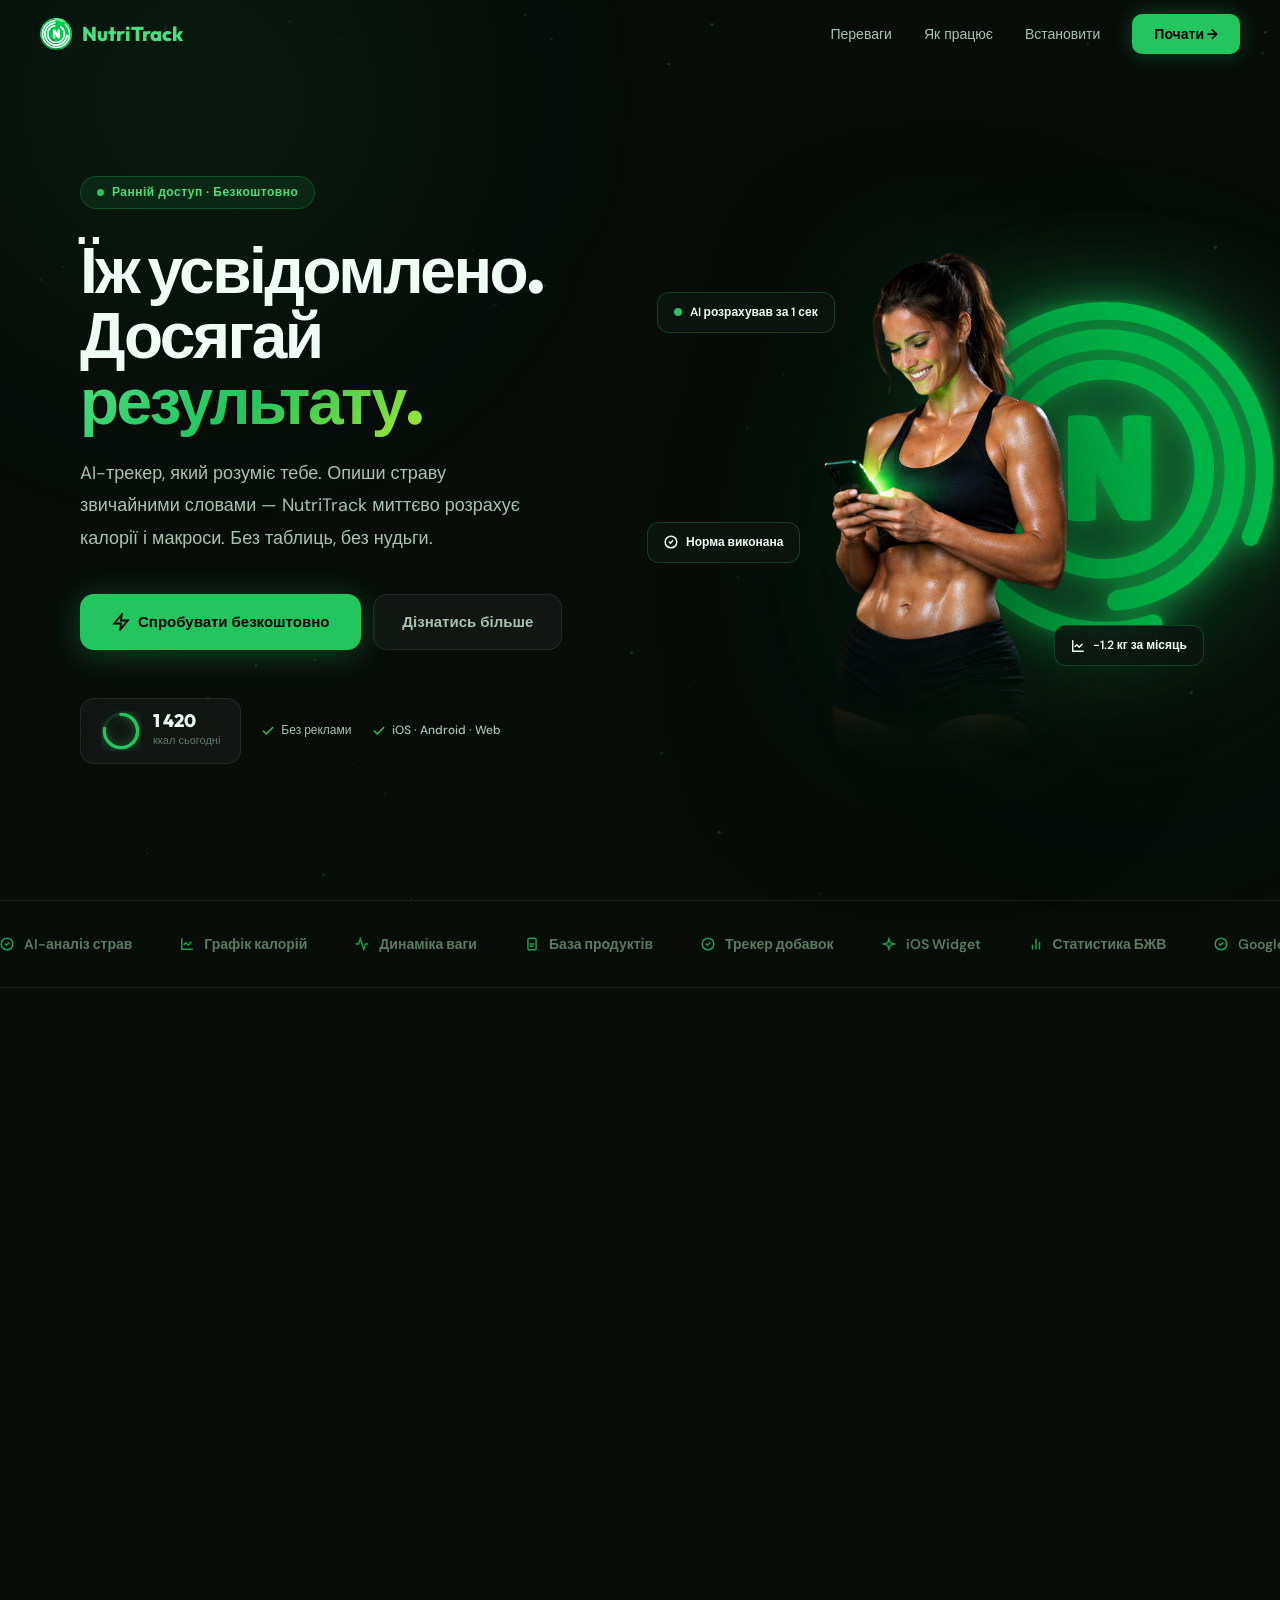
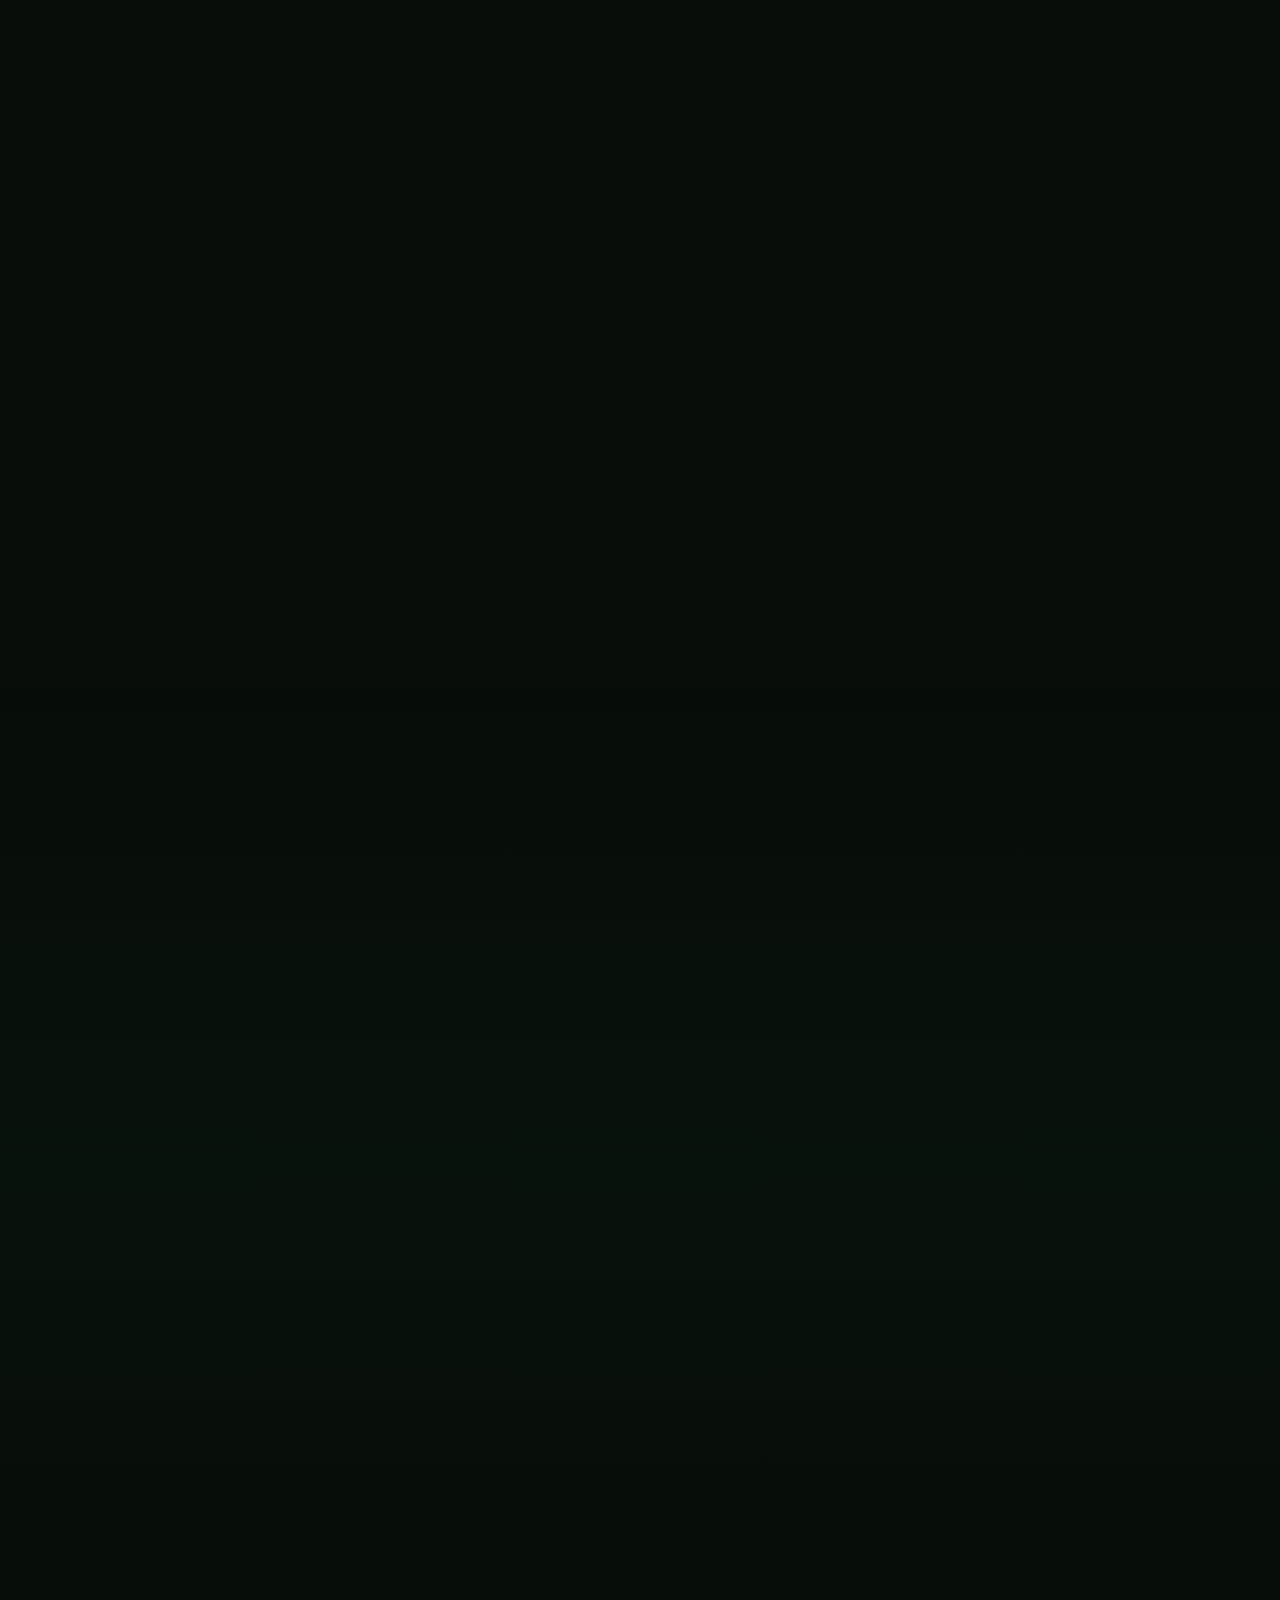
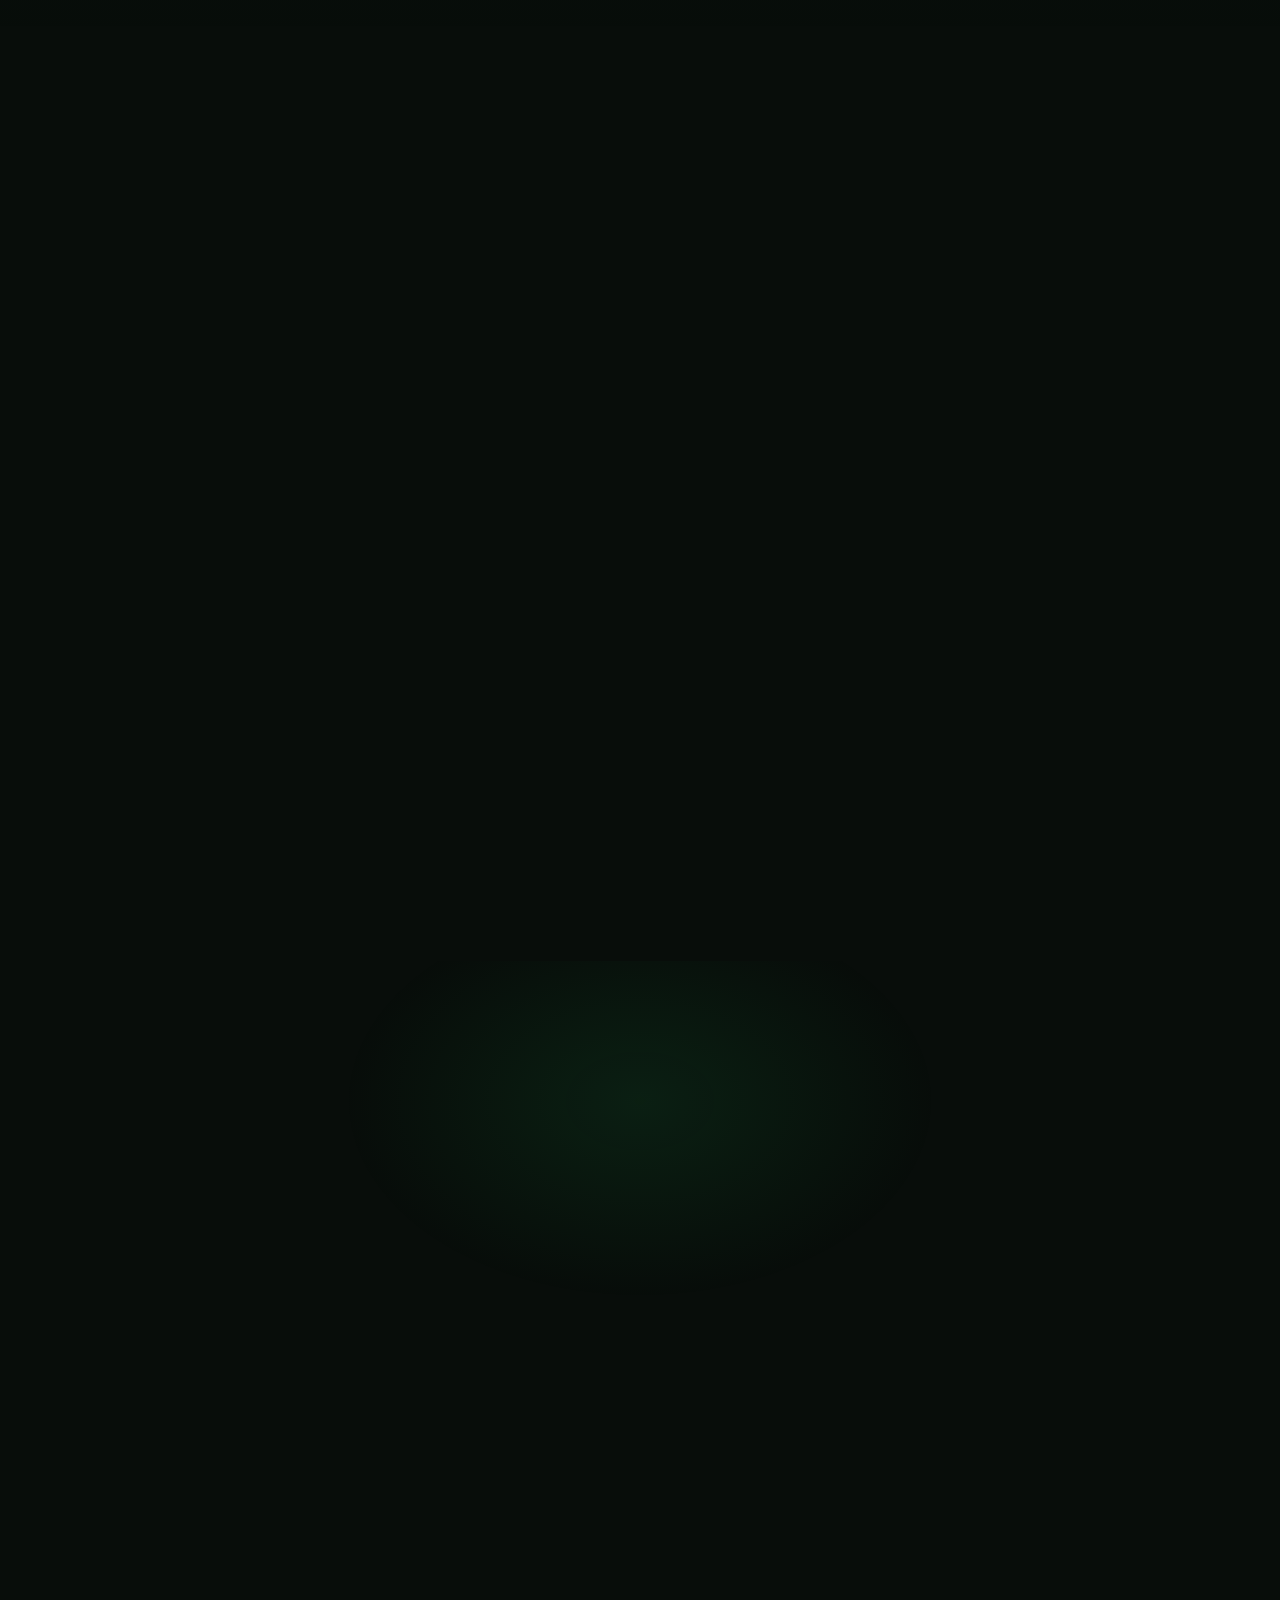
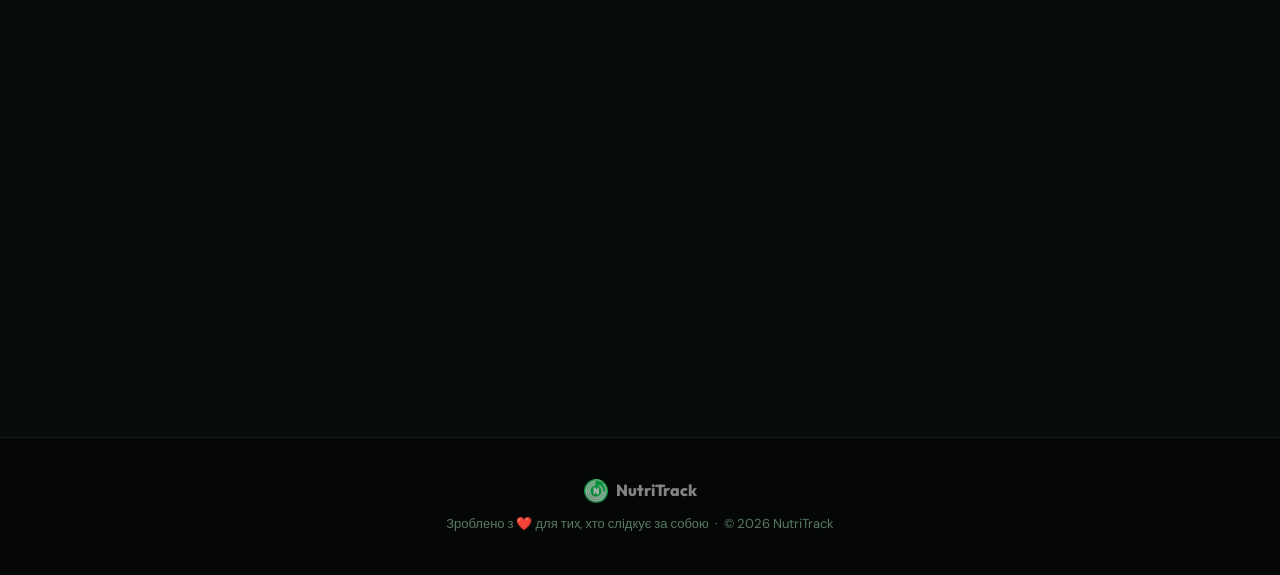
==== commit 3e373a66: "FoodUPD" ====
--- a/index.html
+++ b/index.html
@@ -4,43 +4,45 @@
   <meta charset="UTF-8" />
   <meta name="viewport" content="width=device-width, initial-scale=1.0" />
   <title>NutriTrack — розумний трекер калорій</title>
-  <meta name="description" content="NutriTrack — зручний застосунок для підрахунку калорій, БЖВ, ваги та добавок. Працює як додаток на телефоні без App Store." />
-  <link rel="icon" href="../public/favicon.png" />
+  <meta name="description" content="NutriTrack — AI-трекер калорій, БЖВ і ваги. Опиши страву словами — AI розрахує все сам. Без реклами. Дані в хмарі." />
+  <link rel="canonical" href="https://nutritrack-ochre.vercel.app" />
+  <link rel="icon" href="./favicon.png" />
 
   <!-- OG / Social -->
-  <meta property="og:title" content="NutriTrack — розумний трекер калорій" />
-  <meta property="og:description" content="Зручний трекер калорій, ваги та добавок. Без реклами. Працює на всіх пристроях." />
+  <meta property="og:title" content="NutriTrack — AI-трекер калорій" />
+  <meta property="og:description" content="Опиши страву словами — AI розрахує калорії сам. Без реклами. Дані в хмарі." />
   <meta property="og:type" content="website" />
-  <meta property="og:image" content="og-image.png" />
+  <meta property="og:url" content="https://nutritrack-ochre.vercel.app" />
+  <meta property="og:image" content="./og-image.png" />
   <meta name="twitter:card" content="summary_large_image" />
 
   <link rel="preconnect" href="https://fonts.googleapis.com" />
   <link rel="preconnect" href="https://fonts.gstatic.com" crossorigin />
-  <link href="https://fonts.googleapis.com/css2?family=Outfit:wght@400;500;600;700;800;900&family=DM+Sans:wght@400;500;600;700&display=swap" rel="stylesheet" />
+  <link href="https://fonts.googleapis.com/css2?family=Outfit:wght@400;500;600;700;800;900&family=DM+Sans:ital,opsz,wght@0,9..40,400;0,9..40,500;0,9..40,600;0,9..40,700;1,9..40,400&display=swap" rel="stylesheet" />
 
   <style>
     *, *::before, *::after { box-sizing: border-box; margin: 0; padding: 0; }
 
     :root {
-      --green-50:  #f0fdf4;
-      --green-100: #dcfce7;
-      --green-200: #bbf7d0;
-      --green-300: #86efac;
-      --green-400: #4ade80;
-      --green-500: #22c55e;
-      --green-600: #16a34a;
-      --green-700: #15803d;
-      --green-800: #166534;
-      --green-900: #14532d;
-      --green-950: #052e16;
-      --text:    #0f172a;
-      --text-2:  #334155;
-      --text-3:  #64748b;
-      --text-4:  #94a3b8;
-      --surface: #ffffff;
-      --bg:      #fafbfc;
-      --border:  #e2e8f0;
-      --r:       20px;
+      --g50:  #f0fdf4;
+      --g100: #dcfce7;
+      --g200: #bbf7d0;
+      --g300: #86efac;
+      --g400: #4ade80;
+      --g500: #22c55e;
+      --g600: #16a34a;
+      --g700: #15803d;
+      --bg:   #080d0a;
+      --bg2:  #0d1410;
+      --bg3:  #111a14;
+      --surf: rgba(255,255,255,0.04);
+      --surf2:rgba(255,255,255,0.07);
+      --brd:  rgba(255,255,255,0.08);
+      --brd2: rgba(34,197,94,0.25);
+      --t1:   #f0fdf4;
+      --t2:   #a7c4b0;
+      --t3:   #5a7a64;
+      --r:    18px;
     }
 
     html { scroll-behavior: smooth; }
@@ -48,966 +50,1535 @@
     body {
       font-family: 'DM Sans', sans-serif;
       background: var(--bg);
-      color: var(--text);
+      color: var(--t1);
       line-height: 1.6;
       overflow-x: hidden;
       -webkit-font-smoothing: antialiased;
     }
 
-    /* Grain texture overlay */
+    /* ── CANVAS PARTICLES ── */
+    #particles-canvas {
+      position: fixed;
+      inset: 0;
+      z-index: 0;
+      pointer-events: none;
+      opacity: 0.45;
+    }
+
+    /* ── NOISE ── */
     body::after {
       content: '';
       position: fixed;
       inset: 0;
       pointer-events: none;
-      z-index: 9999;
-      opacity: 0.022;
-      background-image: url("data:image/svg+xml,%3Csvg viewBox='0 0 256 256' xmlns='http://www.w3.org/2000/svg'%3E%3Cfilter id='n'%3E%3CfeTurbulence type='fractalNoise' baseFrequency='0.85' numOctaves='4' stitchTiles='stitch'/%3E%3C/filter%3E%3Crect width='100%25' height='100%25' filter='url(%23n)'/%3E%3C/svg%3E");
-      background-repeat: repeat;
-      background-size: 200px 200px;
-    }
-
-    /* =============================================
-       REVEAL ANIMATION
-       ============================================= */
-    .reveal {
-      opacity: 0;
-      transform: translateY(36px);
-      transition: opacity 0.8s cubic-bezier(0.16, 1, 0.3, 1),
-                  transform 0.8s cubic-bezier(0.16, 1, 0.3, 1);
-    }
-    .reveal.visible {
-      opacity: 1;
-      transform: translateY(0);
-    }
-    .reveal-d1 { transition-delay: 0.1s; }
-    .reveal-d2 { transition-delay: 0.2s; }
-    .reveal-d3 { transition-delay: 0.3s; }
-    .reveal-d4 { transition-delay: 0.4s; }
-    .reveal-d5 { transition-delay: 0.5s; }
-
-    /* =============================================
-       NAV
-       ============================================= */
+      z-index: 1;
+      opacity: 0.03;
+      background-image: url("image/svg+xml,%3Csvg viewBox='0 0 256 256' xmlns='http://www.w3.org/2000/svg'%3E%3Cfilter id='n'%3E%3CfeTurbulence type='fractalNoise' baseFrequency='0.85' numOctaves='4' stitchTiles='stitch'/%3E%3C/filter%3E%3Crect width='100%25' height='100%25' filter='url(%23n)'/%3E%3C/svg%3E");
+      background-size: 200px;
+    }
+
+    /* ── GLOW BG ── */
+    .glow-orb {
+      position: fixed;
+      border-radius: 50%;
+      pointer-events: none;
+      filter: blur(120px);
+      z-index: 0;
+    }
+    .glow-orb-1 {
+      width: 600px; height: 600px;
+      top: -200px; left: -100px;
+      background: radial-gradient(circle, rgba(34,197,94,0.12) 0%, transparent 70%);
+    }
+    .glow-orb-2 {
+      width: 500px; height: 500px;
+      bottom: 10%; right: -100px;
+      background: radial-gradient(circle, rgba(34,197,94,0.08) 0%, transparent 70%);
+    }
+
+    /* ── NAV ── */
     nav {
       position: fixed; top: 0; left: 0; right: 0; z-index: 100;
-      background: rgba(250, 251, 252, 0.6);
-      backdrop-filter: blur(24px) saturate(1.8);
-      -webkit-backdrop-filter: blur(24px) saturate(1.8);
-      border-bottom: 1px solid rgba(226, 232, 240, 0.5);
       padding: 0 40px;
       display: flex; align-items: center; justify-content: space-between;
       height: 68px;
+      transition: all 0.4s;
+    }
+    nav.scrolled {
+      background: rgba(8,13,10,0.8);
+      backdrop-filter: blur(24px) saturate(1.5);
+      -webkit-backdrop-filter: blur(24px) saturate(1.5);
+      border-bottom: 1px solid var(--brd);
     }
     .nav-logo {
       font-family: 'Outfit', sans-serif;
       font-weight: 800; font-size: 20px;
-      color: var(--green-600);
+      color: var(--g400);
       display: flex; align-items: center; gap: 10px;
       text-decoration: none;
+      position: relative; z-index: 1;
     }
     .nav-logo img { width: 32px; height: 32px; border-radius: 9px; }
     .nav-links {
-      display: flex; align-items: center; gap: 36px;
+      display: flex; align-items: center; gap: 32px;
+      position: relative; z-index: 1;
     }
     .nav-link {
-      font-size: 14px; font-weight: 600; color: var(--text-3);
-      text-decoration: none; transition: color 0.25s;
-      position: relative;
-    }
-    .nav-link::after {
-      content: '';
-      position: absolute;
-      bottom: -4px; left: 0; right: 0;
-      height: 2px;
-      background: var(--green-500);
-      border-radius: 2px;
-      transform: scaleX(0);
-      transition: transform 0.25s cubic-bezier(0.16, 1, 0.3, 1);
-    }
-    .nav-link:hover { color: var(--green-600); }
-    .nav-link:hover::after { transform: scaleX(1); }
+      font-size: 14px; font-weight: 500; color: var(--t2);
+      text-decoration: none; transition: color 0.2s;
+    }
+    .nav-link:hover { color: var(--t1); }
     .nav-cta {
-      background: var(--green-600); color: white;
-      border: none; border-radius: 12px;
-      padding: 10px 24px;
+      background: var(--g500);
+      color: #000;
+      border: none; border-radius: 10px;
+      padding: 9px 22px;
       font-family: 'DM Sans', sans-serif;
       font-size: 14px; font-weight: 700;
       cursor: pointer; text-decoration: none;
-      transition: all 0.25s;
+      transition: all 0.2s;
+      box-shadow: 0 0 20px rgba(34,197,94,0.3);
     }
     .nav-cta:hover {
-      background: var(--green-700);
+      background: var(--g400);
+      box-shadow: 0 0 32px rgba(34,197,94,0.5);
       transform: translateY(-1px);
-      box-shadow: 0 4px 20px rgba(22,163,74,0.3);
-    }
-
+    }
     @media (max-width: 700px) {
-      nav { padding: 0 20px; height: 60px; }
-      .nav-links { gap: 16px; }
+      nav { padding: 0 20px; }
       .nav-link { display: none; }
     }
 
-    /* =============================================
-       HERO — Split layout
-       ============================================= */
+    /* ── HERO ── */
     .hero {
-      padding: 160px 40px 100px;
-      position: relative;
-      overflow: hidden;
-      max-width: 1280px;
-      margin: 0 auto;
+      min-height: 100vh;
       display: grid;
       grid-template-columns: 1fr 1fr;
-      gap: 64px;
+      gap: 60px;
       align-items: center;
-    }
-    .hero::before {
-      content: '';
-      position: absolute;
-      top: -200px; left: -100px;
-      width: 800px; height: 800px;
-      background: radial-gradient(ellipse, rgba(34,197,94,0.09) 0%, transparent 65%);
-      pointer-events: none;
-      z-index: 0;
-    }
-    .hero::after {
-      content: '';
-      position: absolute;
-      bottom: -300px; right: -200px;
-      width: 700px; height: 700px;
-      background: radial-gradient(ellipse, rgba(34,197,94,0.06) 0%, transparent 65%);
-      pointer-events: none;
-      z-index: 0;
-    }
-
-    .hero-content {
+      max-width: 1200px;
+      margin: 0 auto;
+      padding: 120px 40px 80px;
       position: relative;
-      z-index: 1;
-    }
-    .hero-visual {
-      position: relative;
-      z-index: 1;
-      display: flex;
-      align-items: center;
-      justify-content: center;
+      z-index: 2;
     }
 
     .hero-badge {
       display: inline-flex; align-items: center; gap: 8px;
-      background: rgba(240, 253, 244, 0.8);
-      border: 1.5px solid var(--green-200);
-      border-radius: 100px; padding: 8px 20px;
-      font-size: 13px; font-weight: 700;
-      color: var(--green-700);
+      background: rgba(34,197,94,0.1);
+      border: 1px solid rgba(34,197,94,0.25);
+      border-radius: 100px; padding: 6px 16px;
+      font-size: 12px; font-weight: 700;
+      color: var(--g400);
       margin-bottom: 28px;
-      backdrop-filter: blur(8px);
-    }
-    .hero-badge-dot {
-      width: 8px; height: 8px; border-radius: 50%;
-      background: var(--green-500);
-      box-shadow: 0 0 0 3px rgba(34,197,94,0.2);
+      letter-spacing: 0.5px;
+    }
+    .badge-dot {
+      width: 7px; height: 7px; border-radius: 50%;
+      background: var(--g500);
       animation: pulse-dot 2s infinite;
     }
     @keyframes pulse-dot {
-      0%, 100% { box-shadow: 0 0 0 3px rgba(34,197,94,0.2); }
-      50% { box-shadow: 0 0 0 8px rgba(34,197,94,0.08); }
+      0%,100% { box-shadow: 0 0 0 0 rgba(34,197,94,0.4); }
+      50%      { box-shadow: 0 0 0 6px rgba(34,197,94,0); }
     }
 
     .hero h1 {
       font-family: 'Outfit', sans-serif;
       font-weight: 900;
-      font-size: clamp(36px, 5vw, 64px);
-      line-height: 1.05;
-      color: var(--text);
+      font-size: clamp(40px, 5vw, 68px);
+      line-height: 1.02;
+      letter-spacing: -2.5px;
+      color: var(--t1);
       margin-bottom: 24px;
-      letter-spacing: -2px;
-    }
-    .hero h1 em {
-      font-style: normal;
-      background: linear-gradient(135deg, var(--green-500), var(--green-700));
+    }
+    .hero h1 .accent {
+      background: linear-gradient(135deg, var(--g400) 0%, var(--g500) 50%, #a3e635 100%);
       -webkit-background-clip: text;
       -webkit-text-fill-color: transparent;
       background-clip: text;
     }
+
     .hero-desc {
-      font-size: clamp(16px, 2vw, 19px);
-      color: var(--text-3);
-      max-width: 480px;
+      font-size: clamp(16px, 1.8vw, 18px);
+      color: var(--t2);
+      max-width: 440px;
       margin-bottom: 40px;
-      line-height: 1.75;
-    }
+      line-height: 1.8;
+    }
+
     .hero-btns {
-      display: flex; gap: 14px; flex-wrap: wrap;
+      display: flex; gap: 12px; flex-wrap: wrap;
+      margin-bottom: 48px;
     }
     .btn-primary {
-      background: linear-gradient(135deg, var(--green-500), var(--green-600));
-      color: white;
-      border: none; border-radius: 16px;
-      padding: 18px 36px;
+      background: var(--g500);
+      color: #000;
+      border: none; border-radius: 14px;
+      padding: 16px 32px;
       font-family: 'DM Sans', sans-serif;
-      font-size: 16px; font-weight: 700;
+      font-size: 15px; font-weight: 700;
       cursor: pointer; text-decoration: none;
-      transition: all 0.3s cubic-bezier(0.16, 1, 0.3, 1);
-      box-shadow: 0 4px 24px rgba(22,163,74,0.25), inset 0 1px 0 rgba(255,255,255,0.2);
-      display: inline-flex; align-items: center; gap: 10px;
-    }
-    .btn-primary:hover {
-      transform: translateY(-3px);
-      box-shadow: 0 12px 40px rgba(22,163,74,0.35), inset 0 1px 0 rgba(255,255,255,0.2);
-    }
-    .btn-primary:active {
-      transform: translateY(-1px);
-    }
+      transition: all 0.25s cubic-bezier(0.16,1,0.3,1);
+      box-shadow: 0 4px 32px rgba(34,197,94,0.3);
+      display: inline-flex; align-items: center; gap: 8px;
+      position: relative; overflow: hidden;
+    }
+    .btn-primary::before {
+      content: '';
+      position: absolute; inset: 0;
+      background: linear-gradient(135deg, rgba(255,255,255,0.2), transparent);
+      opacity: 0;
+      transition: opacity 0.25s;
+    }
+    .btn-primary:hover { transform: translateY(-3px); box-shadow: 0 12px 48px rgba(34,197,94,0.4); }
+    .btn-primary:hover::before { opacity: 1; }
+
     .btn-ghost {
-      background: rgba(255,255,255,0.8); color: var(--text-2);
-      border: 1.5px solid var(--border); border-radius: 16px;
-      padding: 17px 32px;
+      background: var(--surf);
+      color: var(--t2);
+      border: 1px solid var(--brd);
+      border-radius: 14px;
+      padding: 15px 28px;
       font-family: 'DM Sans', sans-serif;
-      font-size: 16px; font-weight: 600;
+      font-size: 15px; font-weight: 600;
       cursor: pointer; text-decoration: none;
       transition: all 0.25s;
       backdrop-filter: blur(8px);
     }
     .btn-ghost:hover {
-      border-color: var(--green-300);
-      color: var(--green-700);
-      background: var(--green-50);
-      transform: translateY(-2px);
-    }
-
-    .hero-proof {
-      margin-top: 36px;
-      display: flex; align-items: center; gap: 24px;
+      border-color: var(--brd2);
+      color: var(--t1);
+      background: rgba(34,197,94,0.07);
+    }
+
+    /* ── LIVE COUNTER ── */
+    .hero-live {
+      display: flex; align-items: center; gap: 20px;
       flex-wrap: wrap;
-      font-size: 14px; color: var(--text-4); font-weight: 500;
-    }
-    .hero-proof-item {
-      display: flex; align-items: center; gap: 7px;
-    }
-    .hero-proof-item svg { color: var(--green-500); flex-shrink: 0; }
-
-    /* Hero mockup placeholder */
-    .hero-mockup-placeholder {
+    }
+    .live-counter {
+      display: flex; align-items: center; gap: 12px;
+      background: var(--surf);
+      border: 1px solid var(--brd);
+      border-radius: 14px;
+      padding: 12px 20px;
+      backdrop-filter: blur(12px);
+    }
+    .live-counter-ring {
+      width: 40px; height: 40px;
+      position: relative; flex-shrink: 0;
+    }
+    .live-counter-ring svg {
+      transform: rotate(-90deg);
+      width: 40px; height: 40px;
+    }
+    .live-counter-ring circle {
+      fill: none;
+      stroke-width: 3;
+      stroke-linecap: round;
+    }
+    .ring-bg { stroke: rgba(34,197,94,0.15); }
+    .ring-fill {
+      stroke: var(--g500);
+      stroke-dasharray: 100;
+      stroke-dashoffset: 35;
+      transition: stroke-dashoffset 1.5s cubic-bezier(0.16,1,0.3,1);
+      filter: drop-shadow(0 0 4px rgba(34,197,94,0.6));
+    }
+    .live-counter-info {}
+    .live-counter-val {
+      font-family: 'Outfit', sans-serif;
+      font-weight: 800; font-size: 18px;
+      color: var(--t1);
+      line-height: 1;
+    }
+    .live-counter-label {
+      font-size: 11px; color: var(--t3); font-weight: 500;
+      margin-top: 2px;
+    }
+    .live-pill {
+      display: flex; align-items: center; gap: 6px;
+      font-size: 12px; color: var(--t2); font-weight: 500;
+    }
+    .live-pill svg { color: var(--g500); }
+
+    /* ── HERO VISUAL ── */
+    .hero-visual {
+      display: flex; align-items: center; justify-content: center;
+      position: relative;
+      padding-top: 50px;
+    }
+    .tilt-wrapper {
       width: 100%;
-      max-width: 900px;
-      aspect-ratio: auto;
-      border: none;
-      border-radius: 0;
-      background: transparent;
-      backdrop-filter: none;
-      display: block;
+      max-width: 480px;
+      transform-style: preserve-3d;
+      transition: transform 0.1s linear;
+      cursor: default;
       position: relative;
-      overflow: visible;
-      transition: transform 0.4s ease-out;
-    }
-    .hero-mockup-placeholder::before {
-      display: none;
-    }
-    .hero-mockup-placeholder:hover {
-      transform: translateY(-8px);
-    }
-    .hero-mockup-placeholder img {
+      z-index: 2;
+    }
+    .tilt-wrapper img {
       width: 100%;
       height: auto;
-      object-fit: contain;
+      display: block;
+      filter: drop-shadow(0 40px 80px rgba(0,0,0,0.6)) drop-shadow(0 0 60px rgba(34,197,94,0.12));
       border-radius: 0;
-      display: block;
-      filter: drop-shadow(0 25px 50px rgba(0,0,0,0.15));
-    }
-    .hero-mockup-icon {
-      width: 56px; height: 56px;
-      border-radius: 16px;
-      background: var(--green-50);
-      color: var(--green-400);
-      display: flex; align-items: center; justify-content: center;
-    }
-    .hero-mockup-hint {
-      font-size: 14px;
-      color: var(--text-4);
-      font-weight: 500;
-    }
-    .hero-mockup-filename {
-      font-size: 12px;
-      color: var(--text-4);
-      font-family: 'SF Mono', 'Fira Code', monospace;
-      opacity: 0.7;
-    }
+    }
+    .hero-logo-anim {
+      position: absolute;
+      width: 340px;
+      height: 340px;
+      top: 50%;
+      left: 50%;
+      transform: translate(0%, -50%);
+      z-index: 0;
+      opacity: 0.9;
+      pointer-events: none;
+      filter: drop-shadow(0 0 18px rgba(34,197,94,0.7))
+              drop-shadow(0 0 48px rgba(34,197,94,0.35))
+              drop-shadow(0 0 90px rgba(34,197,94,0.15));
+    }
+    @media (max-width: 900px) {
+      .hero-logo-anim { width: 220px; height: 220px; }
+    }
+
+    /* floating badges */
+    .float-badge {
+      position: absolute;
+      background: rgba(13,20,16,0.9);
+      border: 1px solid var(--brd2);
+      border-radius: 12px;
+      padding: 10px 16px;
+      backdrop-filter: blur(16px);
+      display: flex; align-items: center; gap: 8px;
+      font-size: 12px; font-weight: 600; color: var(--t1);
+      white-space: nowrap;
+      z-index: 3;
+    }
+    .float-badge-dot { width: 8px; height: 8px; border-radius: 50%; background: var(--g500); flex-shrink: 0; }
+    .float-badge-1 { top: 12%; left: -8%; animation: float1 6s ease-in-out infinite; }
+    .float-badge-2 { bottom: 18%; right: -6%; animation: float2 7s ease-in-out infinite; }
+    .float-badge-3 { top: 55%; left: -10%; animation: float3 5.5s ease-in-out infinite; }
+
+    @keyframes float1 { 0%,100%{transform:translateY(0px)} 50%{transform:translateY(-12px)} }
+    @keyframes float2 { 0%,100%{transform:translateY(0px)} 50%{transform:translateY(10px)} }
+    @keyframes float3 { 0%,100%{transform:translateY(0px)} 50%{transform:translateY(-8px)} }
 
     @media (max-width: 900px) {
       .hero {
         grid-template-columns: 1fr;
-        padding: 130px 24px 60px;
-        gap: 48px;
+        padding: 110px 24px 60px;
         text-align: center;
+        gap: 56px;
       }
-      .hero-content { order: 1; }
-      .hero-visual { order: 2; }
+      .hero-desc { margin-left: auto; margin-right: auto; }
       .hero-btns { justify-content: center; }
-      .hero-proof { justify-content: center; }
-      .hero-desc { margin-left: auto; margin-right: auto; }
-      .hero-mockup-placeholder { max-width: 100%; margin: 0 auto; aspect-ratio: auto; }
-    }
-
-    /* =============================================
-       PROOF BAR
-       ============================================= */
-    .proof-bar {
-      padding: 64px 24px;
-      display: flex; align-items: center; justify-content: center;
-      gap: 64px; flex-wrap: wrap;
-      position: relative;
-    }
-    .proof-bar::before {
+      .hero-live { justify-content: center; }
+      .tilt-wrapper { max-width: 340px; }
+      .float-badge-1 { left: 0; }
+      .float-badge-2 { right: 0; }
+      .float-badge-3 { display: none; }
+    }
+
+    /* ── REVEAL ── */
+    .reveal {
+      opacity: 0;
+      transform: translateY(28px);
+      transition: opacity 0.7s cubic-bezier(0.16,1,0.3,1), transform 0.7s cubic-bezier(0.16,1,0.3,1);
+    }
+    .reveal.visible { opacity: 1; transform: translateY(0); }
+    .d1 { transition-delay: 0.08s; }
+    .d2 { transition-delay: 0.16s; }
+    .d3 { transition-delay: 0.24s; }
+    .d4 { transition-delay: 0.32s; }
+    .d5 { transition-delay: 0.40s; }
+
+    /* ── MARQUEE ── */
+    .marquee-section {
+      position: relative; z-index: 2;
+      padding: 32px 0;
+      overflow: hidden;
+      border-top: 1px solid var(--brd);
+      border-bottom: 1px solid var(--brd);
+    }
+    .marquee-track {
+      display: flex; gap: 48px;
+      width: max-content;
+      animation: marquee 22s linear infinite;
+    }
+    .marquee-track:hover { animation-play-state: paused; }
+    @keyframes marquee { from{transform:translateX(0)} to{transform:translateX(-50%)} }
+    .marquee-item {
+      display: flex; align-items: center; gap: 10px;
+      font-size: 14px; font-weight: 600;
+      color: var(--t3);
+      white-space: nowrap;
+    }
+    .marquee-item svg { color: var(--g600); flex-shrink: 0; }
+
+    /* ── SECTIONS ── */
+    .section {
+      padding: 100px 24px;
+      position: relative; z-index: 2;
+    }
+    .section-inner { max-width: 1080px; margin: 0 auto; }
+    .eyebrow {
+      font-size: 11px; font-weight: 800; letter-spacing: 3px;
+      text-transform: uppercase; color: var(--g500);
+      margin-bottom: 14px;
+      display: flex; align-items: center; gap: 10px;
+    }
+    .eyebrow::before {
       content: '';
-      position: absolute;
-      left: 50%; top: 50%;
-      transform: translate(-50%, -50%);
-      width: 600px; height: 2px;
-      background: linear-gradient(90deg, transparent, var(--border), transparent);
-      z-index: 0;
-    }
-    .proof-item {
-      text-align: center;
-      position: relative;
-      z-index: 1;
-      background: var(--bg);
-      padding: 0 24px;
-    }
-    .proof-num {
-      font-family: 'Outfit', sans-serif;
-      font-weight: 900; font-size: 40px;
-      background: linear-gradient(135deg, var(--green-500), var(--green-700));
-      -webkit-background-clip: text;
-      -webkit-text-fill-color: transparent;
-      background-clip: text;
-      line-height: 1;
-    }
-    .proof-label {
-      font-size: 14px; color: var(--text-4); font-weight: 500; margin-top: 6px;
-    }
-
-    /* =============================================
-       SECTION SHARED
-       ============================================= */
-    .section { padding: 100px 24px; }
-    .section-inner { max-width: 1040px; margin: 0 auto; }
-    .section-eyebrow {
-      font-size: 12px; font-weight: 800; letter-spacing: 2.5px;
-      text-transform: uppercase; color: var(--green-600);
-      margin-bottom: 14px;
+      display: block;
+      width: 24px; height: 1.5px;
+      background: var(--g500);
+      border-radius: 2px;
     }
     .section-title {
       font-family: 'Outfit', sans-serif;
-      font-weight: 900; font-size: clamp(28px, 5vw, 46px);
-      color: var(--text); margin-bottom: 18px;
-      line-height: 1.12; letter-spacing: -1.5px;
+      font-weight: 900;
+      font-size: clamp(28px, 4.5vw, 48px);
+      line-height: 1.08;
+      letter-spacing: -1.5px;
+      color: var(--t1);
+      margin-bottom: 16px;
     }
     .section-desc {
-      font-size: 18px; color: var(--text-3); max-width: 520px; line-height: 1.75;
-    }
-
-    /* =============================================
-       FEATURES
-       ============================================= */
-    .features-grid {
+      font-size: 17px; color: var(--t2); max-width: 480px; line-height: 1.8;
+    }
+
+    /* ── BEFORE / AFTER ── */
+    .before-after-section {
+      background: linear-gradient(180deg, transparent 0%, rgba(34,197,94,0.03) 50%, transparent 100%);
+    }
+    .ba-grid {
       display: grid;
       grid-template-columns: repeat(3, 1fr);
-      gap: 20px;
+      gap: 24px;
       margin-top: 56px;
     }
-    .feature-card {
-      background: var(--surface);
-      border: 1px solid var(--border);
-      border-radius: var(--r);
-      padding: 36px 30px;
-      transition: all 0.4s cubic-bezier(0.16, 1, 0.3, 1);
+    @media (max-width: 1000px) {
+      .ba-grid { grid-template-columns: 1fr; max-width: 480px; margin-left: auto; margin-right: auto; }
+    }
+    .ba-card {
+      background: var(--surf);
+      border: 1px solid var(--brd);
+      border-radius: 24px;
+      overflow: hidden;
+      transition: all 0.4s cubic-bezier(0.16,1,0.3,1);
+    }
+    .ba-card:hover {
+      border-color: var(--brd2);
+      transform: translateY(-6px);
+      box-shadow: 0 32px 80px rgba(0,0,0,0.5), 0 0 0 1px rgba(34,197,94,0.1);
+    }
+    .ba-photos {
+      display: flex;
+      align-items: center;
+      gap: 0;
+      padding: 20px 20px 0;
+    }
+    .ba-photo-wrap {
+      flex: 1;
       position: relative;
-      overflow: hidden;
-    }
-    /* Gradient border on hover via pseudo-element */
-    .feature-card::before {
-      content: '';
-      position: absolute;
-      inset: -1px;
-      border-radius: calc(var(--r) + 1px);
-      padding: 1px;
-      background: linear-gradient(135deg, var(--green-300), var(--green-500), var(--green-300));
-      -webkit-mask: linear-gradient(#fff 0 0) content-box, linear-gradient(#fff 0 0);
-      -webkit-mask-composite: xor;
-      mask-composite: exclude;
-      opacity: 0;
-      transition: opacity 0.4s;
-      pointer-events: none;
-    }
-    .feature-card:hover {
-      transform: translateY(-6px);
-      box-shadow: 0 20px 60px rgba(0,0,0,0.06), 0 1px 3px rgba(0,0,0,0.04);
-    }
-    .feature-card:hover::before { opacity: 1; }
-
-    .feature-icon {
-      width: 52px; height: 52px; border-radius: 14px;
-      background: var(--green-50); color: var(--green-600);
-      display: flex; align-items: center; justify-content: center;
-      margin-bottom: 22px;
-      transition: all 0.35s cubic-bezier(0.16, 1, 0.3, 1);
-    }
-    .feature-card:hover .feature-icon {
-      background: linear-gradient(135deg, var(--green-500), var(--green-600));
-      color: white;
-      transform: scale(1.08);
-      box-shadow: 0 6px 20px rgba(22,163,74,0.25);
-    }
-    .feature-title {
-      font-family: 'Outfit', sans-serif;
-      font-weight: 700; font-size: 18px;
-      color: var(--text); margin-bottom: 10px;
-    }
-    .feature-desc { font-size: 15px; color: var(--text-3); line-height: 1.75; }
-
-    @media (max-width: 800px) {
-      .features-grid { grid-template-columns: 1fr; }
-    }
-    @media (min-width: 801px) and (max-width: 1060px) {
-      .features-grid { grid-template-columns: repeat(2, 1fr); }
-    }
-
-    /* =============================================
-       VIDEO SECTION
-       ============================================= */
-    .video-section {
-      padding: 100px 24px;
-      position: relative;
-      overflow: hidden;
-    }
-    .video-section::before {
-      content: '';
-      position: absolute;
-      inset: 0;
-      background:
-        radial-gradient(ellipse at 20% 50%, rgba(34,197,94,0.04) 0%, transparent 50%),
-        radial-gradient(ellipse at 80% 50%, rgba(34,197,94,0.04) 0%, transparent 50%);
-      pointer-events: none;
-    }
-    .video-inner {
-      max-width: 880px;
-      margin: 0 auto;
-      text-align: center;
-      position: relative;
-      z-index: 1;
-    }
-    .video-inner .section-eyebrow,
-    .video-inner .section-title,
-    .video-inner .section-desc {
-      text-align: center;
-    }
-    .video-inner .section-desc {
-      margin-left: auto;
-      margin-right: auto;
-      margin-bottom: 48px;
-    }
-    .video-placeholder {
+    }
+    .ba-photo-placeholder {
       width: 100%;
-      aspect-ratio: 16/9;
-      border: 2.5px dashed var(--border);
-      border-radius: 20px;
-      background: rgba(255,255,255,0.6);
-      backdrop-filter: blur(8px);
+      aspect-ratio: 3/4;
+      background: rgba(255,255,255,0.04);
+      border: 1.5px dashed rgba(255,255,255,0.12);
+      border-radius: 14px;
       display: flex;
       flex-direction: column;
       align-items: center;
       justify-content: center;
+      gap: 8px;
+      color: var(--t3);
+      font-size: 11px;
+      font-weight: 500;
+      cursor: pointer;
+      transition: all 0.25s;
+    }
+    .ba-photo-placeholder:hover {
+      border-color: rgba(34,197,94,0.3);
+      background: rgba(34,197,94,0.04);
+      color: var(--t2);
+    }
+    .ba-photo-placeholder.ba-photo-after {
+      border-color: rgba(34,197,94,0.2);
+    }
+    .ba-label {
+      position: absolute;
+      bottom: 8px;
+      left: 50%;
+      transform: translateX(-50%);
+      font-size: 9px;
+      font-weight: 800;
+      letter-spacing: 1.5px;
+      padding: 3px 10px;
+      border-radius: 20px;
+    }
+    .ba-label-before {
+      background: rgba(239,68,68,0.15);
+      color: #ef4444;
+      border: 1px solid rgba(239,68,68,0.25);
+    }
+    .ba-label-after {
+      background: rgba(34,197,94,0.15);
+      color: var(--g400);
+      border: 1px solid rgba(34,197,94,0.25);
+    }
+    .ba-arrow-divider {
+      flex-shrink: 0;
+      padding: 0 10px;
+      color: var(--t3);
+    }
+    .ba-chart-wrap {
+      padding: 16px 20px 0;
+    }
+    .ba-chart-title {
+      font-size: 10px;
+      font-weight: 700;
+      letter-spacing: 1px;
+      text-transform: uppercase;
+      color: var(--t3);
+      margin-bottom: 8px;
+    }
+    .ba-chart {
+      width: 100%;
+      height: 80px;
+      display: block;
+    }
+    .ba-info {
+      padding: 16px 20px 24px;
+    }
+    .ba-name {
+      font-family: 'Outfit', sans-serif;
+      font-weight: 700;
+      font-size: 16px;
+      color: var(--t1);
+      margin-bottom: 4px;
+    }
+    .ba-result {
+      font-size: 22px;
+      font-family: 'Outfit', sans-serif;
+      font-weight: 900;
+      color: var(--g400);
+      margin-bottom: 12px;
+      letter-spacing: -0.5px;
+    }
+    .ba-quote {
+      font-size: 13px;
+      color: var(--t2);
+      line-height: 1.7;
+      font-style: italic;
+      margin-bottom: 14px;
+      padding-left: 12px;
+      border-left: 2px solid var(--brd2);
+    }
+    .ba-duration {
+      font-size: 11px;
+      color: var(--t3);
+      font-weight: 500;
+    }
+
+    /* ── FEATURES BENTO ── */
+    .bento-grid {
+      display: grid;
+      grid-template-columns: repeat(3, 1fr);
+      grid-template-rows: auto auto;
       gap: 16px;
-      position: relative;
-      overflow: hidden;
-      transition: all 0.4s;
-      box-shadow: 0 8px 40px rgba(0,0,0,0.04);
-    }
-    .video-placeholder::before {
+      margin-top: 56px;
+    }
+    .bento-card {
+      background: var(--surf);
+      border: 1px solid var(--brd);
+      border-radius: 20px;
+      padding: 32px 28px;
+      position: relative; overflow: hidden;
+      transition: all 0.4s cubic-bezier(0.16,1,0.3,1);
+      cursor: default;
+    }
+    .bento-card::before {
       content: '';
-      position: absolute;
-      inset: 0;
-      background: linear-gradient(160deg, rgba(15,23,42,0.01) 0%, rgba(15,23,42,0.03) 100%);
-      pointer-events: none;
-    }
-    .video-placeholder:hover {
-      border-color: var(--green-300);
-      background: rgba(240, 253, 244, 0.3);
-      box-shadow: 0 12px 48px rgba(0,0,0,0.06);
-    }
-    .video-play-icon {
-      width: 72px; height: 72px;
-      border-radius: 50%;
-      background: linear-gradient(135deg, var(--green-500), var(--green-600));
-      color: white;
+      position: absolute; inset: 0;
+      background: radial-gradient(circle at 50% 0%, rgba(34,197,94,0.06) 0%, transparent 60%);
+      opacity: 0;
+      transition: opacity 0.4s;
+    }
+    .bento-card:hover {
+      border-color: var(--brd2);
+      transform: translateY(-4px);
+      box-shadow: 0 24px 64px rgba(0,0,0,0.4), 0 0 0 1px rgba(34,197,94,0.1);
+    }
+    .bento-card:hover::before { opacity: 1; }
+
+    /* wide card */
+    .bento-wide { grid-column: span 2; }
+
+    .bento-icon {
+      width: 48px; height: 48px; border-radius: 12px;
+      background: rgba(34,197,94,0.1);
+      color: var(--g500);
       display: flex; align-items: center; justify-content: center;
-      box-shadow: 0 8px 32px rgba(22,163,74,0.3);
-      transition: all 0.3s;
-    }
-    .video-placeholder:hover .video-play-icon {
-      transform: scale(1.08);
-      box-shadow: 0 12px 40px rgba(22,163,74,0.4);
-    }
-    .video-hint {
-      font-size: 14px;
-      color: var(--text-4);
-      font-weight: 500;
-    }
-    .video-filename {
-      font-size: 12px;
-      color: var(--text-4);
-      font-family: 'SF Mono', 'Fira Code', monospace;
-      opacity: 0.7;
-    }
-
-    /* =============================================
-       HOW IT WORKS
-       ============================================= */
-    .how-section {
-      background:
-        linear-gradient(160deg, #041e12 0%, #052e16 25%, #14532d 50%, #166534 75%, #0a3d1f 100%);
-      color: white;
-      position: relative;
-      overflow: hidden;
-    }
-    .how-section::before {
-      content: '';
-      position: absolute;
-      top: -200px; right: -200px;
-      width: 700px; height: 700px;
-      background: radial-gradient(circle, rgba(34,197,94,0.12) 0%, transparent 55%);
-      pointer-events: none;
-    }
-    .how-section::after {
-      content: '';
-      position: absolute;
-      bottom: -300px; left: -100px;
-      width: 500px; height: 500px;
-      background: radial-gradient(circle, rgba(34,197,94,0.08) 0%, transparent 55%);
-      pointer-events: none;
-    }
-    .how-section .section-eyebrow { color: var(--green-300); }
-    .how-section .section-title { color: white; }
-    .how-section .section-desc { color: rgba(255,255,255,0.5); }
-
+      margin-bottom: 20px;
+      transition: all 0.35s cubic-bezier(0.16,1,0.3,1);
+    }
+    .bento-card:hover .bento-icon {
+      background: var(--g500);
+      color: #000;
+      box-shadow: 0 8px 24px rgba(34,197,94,0.35);
+      transform: scale(1.1) rotate(-4deg);
+    }
+    .bento-title {
+      font-family: 'Outfit', sans-serif;
+      font-weight: 700; font-size: 17px;
+      color: var(--t1); margin-bottom: 8px;
+    }
+    .bento-desc { font-size: 14px; color: var(--t2); line-height: 1.75; }
+
+    /* AI card special */
+    .bento-ai {
+      background: linear-gradient(135deg, rgba(34,197,94,0.08) 0%, rgba(34,197,94,0.03) 100%);
+      border-color: rgba(34,197,94,0.2);
+    }
+    .ai-tag {
+      display: inline-flex; align-items: center; gap: 5px;
+      background: rgba(34,197,94,0.15);
+      color: var(--g400);
+      font-size: 11px; font-weight: 800; letter-spacing: 1px;
+      text-transform: uppercase;
+      border-radius: 6px; padding: 3px 10px;
+      margin-bottom: 14px;
+    }
+
+    .bento-demo {
+      margin-top: 18px;
+      background: rgba(0,0,0,0.3);
+      border: 1px solid var(--brd);
+      border-radius: 12px;
+      padding: 14px 16px;
+      display: flex; align-items: center; gap: 10px;
+    }
+    .bento-demo-text { font-size: 13px; color: var(--t3); font-style: italic; flex: 1; }
+    .bento-demo-result {
+      font-family: 'Outfit', sans-serif;
+      font-size: 15px; font-weight: 800;
+      color: var(--g400);
+      white-space: nowrap;
+    }
+
+    @media (max-width: 768px) {
+      .bento-grid { grid-template-columns: 1fr; }
+      .bento-wide { grid-column: span 1; }
+    }
+
+    /* ── HOW IT WORKS ── */
+    .how-section { background: var(--bg2); }
     .steps-row {
       display: grid;
       grid-template-columns: repeat(3, 1fr);
-      gap: 36px;
+      gap: 0;
       margin-top: 64px;
       position: relative;
     }
-    .steps-row::before {
+    .steps-row::after {
       content: '';
       position: absolute;
-      top: 36px; left: 12%; right: 12%;
+      top: 32px; left: 15%; right: 15%;
       height: 1px;
-      background: linear-gradient(90deg, transparent, rgba(255,255,255,0.12), transparent);
-    }
-
-    .step { text-align: center; position: relative; }
+      background: linear-gradient(90deg, transparent, var(--brd2), var(--brd2), transparent);
+    }
+    .step {
+      text-align: center;
+      padding: 0 28px;
+      position: relative; z-index: 1;
+    }
+    .step-num-wrap {
+      width: 64px; height: 64px;
+      border-radius: 50%;
+      border: 1px solid var(--brd2);
+      background: var(--bg);
+      display: flex; align-items: center; justify-content: center;
+      margin: 0 auto 28px;
+      transition: all 0.4s cubic-bezier(0.16,1,0.3,1);
+      position: relative;
+    }
+    .step:hover .step-num-wrap {
+      background: rgba(34,197,94,0.1);
+      border-color: var(--g500);
+      box-shadow: 0 0 32px rgba(34,197,94,0.2);
+      transform: scale(1.1);
+    }
     .step-num {
-      width: 72px; height: 72px; border-radius: 50%;
-      background: rgba(255,255,255,0.06);
-      border: 1.5px solid rgba(255,255,255,0.1);
       font-family: 'Outfit', sans-serif;
-      font-weight: 900; font-size: 26px;
-      color: var(--green-400);
-      display: flex; align-items: center; justify-content: center;
-      margin: 0 auto 24px;
-      position: relative;
-      transition: all 0.4s cubic-bezier(0.16, 1, 0.3, 1);
-    }
-    .step:hover .step-num {
-      background: rgba(34,197,94,0.12);
-      border-color: var(--green-400);
-      transform: scale(1.1);
-      box-shadow: 0 0 40px rgba(34,197,94,0.15);
+      font-weight: 900; font-size: 22px;
+      color: var(--g500);
     }
     .step-title {
       font-family: 'Outfit', sans-serif;
-      font-weight: 700; font-size: 19px;
-      color: white; margin-bottom: 12px;
-    }
-    .step-desc {
-      font-size: 15px; color: rgba(255,255,255,0.45); line-height: 1.75;
-      max-width: 280px; margin: 0 auto;
-    }
-
+      font-weight: 700; font-size: 18px;
+      color: var(--t1); margin-bottom: 10px;
+    }
+    .step-desc { font-size: 14px; color: var(--t2); line-height: 1.75; }
     @media (max-width: 700px) {
       .steps-row { grid-template-columns: 1fr; gap: 48px; }
-      .steps-row::before { display: none; }
-    }
-
-    /* =============================================
-       INSTALL
-       ============================================= */
+      .steps-row::after { display: none; }
+    }
+
+    /* ── STATS ── */
+    .stats-section { background: var(--bg3); }
+    .stats-grid {
+      display: grid;
+      grid-template-columns: repeat(3, 1fr);
+      gap: 16px;
+      margin-top: 56px;
+    }
+    .stat-card {
+      background: var(--surf);
+      border: 1px solid var(--brd);
+      border-radius: 20px;
+      padding: 36px 28px;
+      text-align: center;
+      transition: all 0.35s cubic-bezier(0.16,1,0.3,1);
+      position: relative; overflow: hidden;
+    }
+    .stat-card::before {
+      content: '';
+      position: absolute;
+      top: 0; left: 50%; transform: translateX(-50%);
+      width: 60%; height: 1px;
+      background: linear-gradient(90deg, transparent, var(--g500), transparent);
+      opacity: 0;
+      transition: opacity 0.35s;
+    }
+    .stat-card:hover { transform: translateY(-4px); border-color: var(--brd2); }
+    .stat-card:hover::before { opacity: 1; }
+    .stat-num {
+      font-family: 'Outfit', sans-serif;
+      font-weight: 900; font-size: 52px;
+      line-height: 1;
+      background: linear-gradient(135deg, var(--g400), var(--g500));
+      -webkit-background-clip: text;
+      -webkit-text-fill-color: transparent;
+      background-clip: text;
+      margin-bottom: 10px;
+    }
+    .stat-label { font-size: 15px; color: var(--t2); font-weight: 500; }
+    @media (max-width: 700px) {
+      .stats-grid { grid-template-columns: 1fr 1fr; }
+    }
+
+    /* ── PLATFORM CARDS ── */
+    .platform-cards {
+      display: grid;
+      grid-template-columns: repeat(4, 1fr);
+      gap: 16px;
+      margin-top: 56px;
+    }
+    .platform-card {
+      background: var(--surf);
+      border: 1px solid var(--brd);
+      border-radius: 20px;
+      padding: 28px 24px;
+      position: relative; overflow: hidden;
+      transition: all 0.35s cubic-bezier(0.16,1,0.3,1);
+    }
+    .platform-card:hover {
+      transform: translateY(-4px);
+      box-shadow: 0 24px 56px rgba(0,0,0,0.4);
+    }
+    .platform-ready {
+      border-color: rgba(34,197,94,0.15);
+    }
+    .platform-ready:hover {
+      border-color: rgba(34,197,94,0.35);
+    }
+    .platform-wip {
+      border-color: rgba(251,191,36,0.15);
+      background: rgba(251,191,36,0.03);
+    }
+    .platform-wip:hover {
+      border-color: rgba(251,191,36,0.3);
+    }
+    .platform-status {
+      display: flex; align-items: center; gap: 7px;
+      font-size: 11px; font-weight: 700;
+      letter-spacing: 0.5px;
+      margin-bottom: 20px;
+    }
+    .status-dot {
+      width: 7px; height: 7px; border-radius: 50%; flex-shrink: 0;
+    }
+    .status-live {
+      background: var(--g500);
+      box-shadow: 0 0 0 3px rgba(34,197,94,0.2);
+      animation: pulse-dot 2s infinite;
+    }
+    .platform-ready .platform-status { color: var(--g400); }
+    .status-wip {
+      background: #fbbf24;
+      box-shadow: 0 0 0 3px rgba(251,191,36,0.2);
+    }
+    .platform-wip .platform-status { color: #fbbf24; }
+    .platform-icon {
+      width: 52px; height: 52px; border-radius: 14px;
+      background: rgba(34,197,94,0.1);
+      color: var(--g500);
+      display: flex; align-items: center; justify-content: center;
+      margin-bottom: 16px;
+      transition: all 0.3s;
+    }
+    .platform-icon-muted {
+      background: rgba(251,191,36,0.08);
+      color: #fbbf24;
+    }
+    .platform-card:hover .platform-icon:not(.platform-icon-muted) {
+      background: var(--g500);
+      color: #000;
+    }
+    .platform-name {
+      font-family: 'Outfit', sans-serif;
+      font-weight: 700; font-size: 17px;
+      color: var(--t1); margin-bottom: 8px;
+      display: flex; align-items: center; gap: 8px;
+    }
+    .wip-badge {
+      font-size: 10px; font-weight: 800; letter-spacing: 0.5px;
+      background: rgba(251,191,36,0.15); color: #fbbf24;
+      border-radius: 5px; padding: 2px 7px;
+    }
+    .platform-desc {
+      font-size: 13px; color: var(--t2); line-height: 1.7;
+      margin-bottom: 18px;
+    }
+    .platform-steps { display: flex; flex-direction: column; gap: 8px; }
+    .pstep {
+      display: flex; align-items: center; gap: 10px;
+      font-size: 12px; color: var(--t2);
+    }
+    .pstep-n {
+      width: 20px; height: 20px; border-radius: 50%;
+      background: rgba(34,197,94,0.1); color: var(--g500);
+      font-size: 10px; font-weight: 800;
+      display: flex; align-items: center; justify-content: center;
+      flex-shrink: 0;
+    }
+    .platform-features { display: flex; flex-direction: column; gap: 8px; margin-bottom: 20px; }
+    .wip-feature {
+      display: flex; align-items: center; gap: 8px;
+      font-size: 12px; color: rgba(251,191,36,0.7);
+    }
+    .wip-feature svg { flex-shrink: 0; color: #fbbf24; }
+    .wip-notify { margin-top: 4px; }
+    .wip-notify-btn {
+      display: inline-block;
+      background: rgba(251,191,36,0.1);
+      border: 1px solid rgba(251,191,36,0.25);
+      color: #fbbf24;
+      font-size: 12px; font-weight: 700;
+      border-radius: 8px; padding: 8px 14px;
+      text-decoration: none;
+      transition: all 0.2s;
+    }
+    .wip-notify-btn:hover {
+      background: rgba(251,191,36,0.18);
+      border-color: rgba(251,191,36,0.5);
+    }
+    @media (max-width: 900px) {
+      .platform-cards { grid-template-columns: repeat(2, 1fr); }
+    }
+    @media (max-width: 560px) {
+      .platform-cards { grid-template-columns: 1fr; }
+    }
+
+    /* ── INSTALL ── */
     .install-grid {
       display: grid;
       grid-template-columns: repeat(2, 1fr);
-      gap: 24px;
+      gap: 20px;
       margin-top: 56px;
     }
     .install-card {
-      background: var(--surface);
-      border: 1px solid var(--border);
-      border-radius: var(--r);
+      background: var(--surf);
+      border: 1px solid var(--brd);
+      border-radius: 20px;
       padding: 36px 32px;
-      transition: all 0.35s cubic-bezier(0.16, 1, 0.3, 1);
+      transition: all 0.35s cubic-bezier(0.16,1,0.3,1);
+      position: relative; overflow: hidden;
+    }
+    .install-card::after {
+      content: '';
+      position: absolute;
+      bottom: 0; left: 0; right: 0; height: 3px;
+      background: linear-gradient(90deg, var(--g600), var(--g500), var(--g400));
+      opacity: 0;
+      transition: opacity 0.35s;
     }
     .install-card:hover {
-      box-shadow: 0 12px 40px rgba(0,0,0,0.06);
-      border-color: var(--green-200);
-      transform: translateY(-3px);
-    }
+      border-color: var(--brd2);
+      transform: translateY(-4px);
+      box-shadow: 0 24px 56px rgba(0,0,0,0.4);
+    }
+    .install-card:hover::after { opacity: 1; }
+
     .install-os {
       font-family: 'Outfit', sans-serif;
       font-weight: 700; font-size: 17px;
-      color: var(--text); margin-bottom: 24px;
+      color: var(--t1); margin-bottom: 28px;
       display: flex; align-items: center; gap: 12px;
     }
     .install-os-icon {
       width: 44px; height: 44px; border-radius: 12px;
-      background: var(--green-50); color: var(--green-600);
+      background: rgba(34,197,94,0.1); color: var(--g500);
       display: flex; align-items: center; justify-content: center;
       transition: all 0.3s;
     }
     .install-card:hover .install-os-icon {
-      background: linear-gradient(135deg, var(--green-500), var(--green-600));
-      color: white;
-    }
-    .install-steps { list-style: none; display: flex; flex-direction: column; gap: 16px; }
+      background: var(--g500);
+      color: #000;
+    }
+    .install-steps { list-style: none; display: flex; flex-direction: column; gap: 14px; }
     .install-step {
-      display: flex; align-items: flex-start; gap: 14px;
-      font-size: 15px; color: var(--text-2); line-height: 1.65;
+      display: flex; align-items: flex-start; gap: 12px;
+      font-size: 14px; color: var(--t2); line-height: 1.65;
     }
     .install-step-num {
-      width: 26px; height: 26px; border-radius: 50%;
-      background: var(--green-50); color: var(--green-700);
-      font-size: 12px; font-weight: 800;
+      width: 24px; height: 24px; border-radius: 50%;
+      background: rgba(34,197,94,0.1); color: var(--g500);
+      font-size: 11px; font-weight: 800;
       display: flex; align-items: center; justify-content: center;
-      flex-shrink: 0; margin-top: 2px;
-    }
-
-    @media (max-width: 700px) {
-      .install-grid { grid-template-columns: 1fr; }
-    }
-
-    /* =============================================
-       CTA
-       ============================================= */
+      flex-shrink: 0; margin-top: 1px;
+    }
+    @media (max-width: 700px) { .install-grid { grid-template-columns: 1fr; } }
+
+    /* ── CTA ── */
     .cta-section {
-      padding: 120px 24px;
+      padding: 140px 24px;
       text-align: center;
-      position: relative;
+      position: relative; z-index: 2;
       overflow: hidden;
     }
-    .cta-section::before {
-      content: '';
+    .cta-glow {
       position: absolute;
-      inset: 0;
-      background:
-        radial-gradient(ellipse at 30% 50%, rgba(34,197,94,0.07) 0%, transparent 50%),
-        radial-gradient(ellipse at 70% 50%, rgba(34,197,94,0.05) 0%, transparent 50%);
+      width: 600px; height: 400px;
+      left: 50%; top: 50%;
+      transform: translate(-50%, -50%);
+      background: radial-gradient(ellipse, rgba(34,197,94,0.1) 0%, transparent 70%);
       pointer-events: none;
     }
-    .cta-section > * { position: relative; }
+    .cta-section > * { position: relative; z-index: 1; }
     .cta-section h2 {
       font-family: 'Outfit', sans-serif;
-      font-weight: 900; font-size: clamp(32px, 6vw, 52px);
-      color: var(--text); margin-bottom: 20px;
-      line-height: 1.1; letter-spacing: -1.5px;
+      font-weight: 900;
+      font-size: clamp(32px, 6vw, 56px);
+      line-height: 1.08;
+      letter-spacing: -2px;
+      color: var(--t1);
+      margin-bottom: 20px;
     }
     .cta-section p {
-      font-size: 18px; color: var(--text-3);
-      max-width: 480px; margin: 0 auto 44px;
-      line-height: 1.75;
-    }
-
-    /* =============================================
-       FOOTER
-       ============================================= */
+      font-size: 17px; color: var(--t2);
+      max-width: 440px; margin: 0 auto 44px;
+      line-height: 1.8;
+    }
+    .cta-pills {
+      display: flex; align-items: center; justify-content: center;
+      gap: 20px; flex-wrap: wrap;
+      margin-top: 36px;
+      font-size: 13px; color: var(--t3); font-weight: 500;
+    }
+    .cta-pill {
+      display: flex; align-items: center; gap: 6px;
+    }
+    .cta-pill svg { color: var(--g500); }
+
+    /* ── FOOTER ── */
     footer {
-      background: var(--text);
-      color: rgba(255,255,255,0.35);
-      padding: 48px 24px;
+      background: rgba(0,0,0,0.4);
+      border-top: 1px solid var(--brd);
+      color: var(--t3);
+      padding: 40px 24px;
       text-align: center;
-      font-size: 14px;
+      font-size: 13px;
+      position: relative; z-index: 2;
     }
     .footer-inner {
-      display: flex; align-items: center; justify-content: center; gap: 10px;
-      margin-bottom: 12px;
-    }
-    .footer-inner img { width: 26px; height: 26px; border-radius: 7px; opacity: 0.8; }
+      display: flex; align-items: center; justify-content: center;
+      gap: 8px; margin-bottom: 10px;
+    }
+    .footer-inner img { width: 24px; height: 24px; border-radius: 6px; opacity: 0.7; }
     .footer-brand {
       font-family: 'Outfit', sans-serif;
-      font-weight: 800; font-size: 18px;
-      color: rgba(255,255,255,0.8);
-    }
-
-    /* =============================================
-       RESPONSIVE UTILS
-       ============================================= */
+      font-weight: 800; font-size: 16px;
+      color: rgba(255,255,255,0.5);
+    }
+
     @media (max-width: 600px) {
       .section { padding: 72px 20px; }
-      .video-section { padding: 72px 20px; }
-      nav { padding: 0 16px; height: 56px; }
-      .proof-bar { gap: 40px; padding: 48px 20px; }
+      .stats-grid { grid-template-columns: 1fr 1fr; }
     }
   </style>
 </head>
 <body>
 
+  <!-- PARTICLES -->
+  <canvas id="particles-canvas"></canvas>
+  <div class="glow-orb glow-orb-1"></div>
+  <div class="glow-orb glow-orb-2"></div>
+
   <!-- NAV -->
-  <nav>
+  <nav id="nav">
     <a class="nav-logo" href="#">
-      <img src="../public/favicon.png" alt="NutriTrack" />
+      <img src="./favicon.png" alt="NutriTrack" />
       NutriTrack
     </a>
     <div class="nav-links">
       <a class="nav-link" href="#features">Переваги</a>
       <a class="nav-link" href="#how">Як працює</a>
       <a class="nav-link" href="#install">Встановити</a>
-      <a class="nav-cta" href="https://forms.gle/whtLjRrUZKpDiCv48">Почати</a>
+      <a class="nav-cta" href="https://forms.gle/whtLjRrUZKpDiCv48">Почати →</a>
     </div>
   </nav>
 
-  <!-- HERO — Split layout -->
+  <!-- HERO -->
   <section class="hero">
     <div class="hero-content">
       <div class="hero-badge reveal">
-        <span class="hero-badge-dot"></span>
-        Ранній доступ
+        <span class="badge-dot"></span>
+        Ранній доступ · Безкоштовно
       </div>
 
-      <h1 class="reveal reveal-d1">Контролюй<br>харчування<br><em>легко і точно</em></h1>
-
-      <p class="hero-desc reveal reveal-d2">Зручний трекер калорій, ваги та добавок. Продуманий інтерфейс, AI-розпізнавання страв і вся статистика в&nbsp;одному місці.</p>
-
-      <div class="hero-btns reveal reveal-d3">
+      <h1 class="reveal d1">
+        Їж усвідомлено.<br>
+        Досягай <span class="accent">результату.</span>
+      </h1>
+
+      <p class="hero-desc reveal d2">
+        AI-трекер, який розуміє тебе. Опиши страву звичайними словами — NutriTrack миттєво розрахує калорії і макроси. Без таблиць, без нудьги.
+      </p>
+
+      <div class="hero-btns reveal d3">
         <a class="btn-primary" href="https://forms.gle/whtLjRrUZKpDiCv48">
-          <svg width="20" height="20" viewBox="0 0 24 24" fill="none" stroke="currentColor" stroke-width="2.5" stroke-linecap="round"><polyline points="13 17 18 12 13 7"/><polyline points="6 17 11 12 6 7"/></svg>
-          Почати
+          <svg width="18" height="18" viewBox="0 0 24 24" fill="none" stroke="currentColor" stroke-width="2.5" stroke-linecap="round"><path d="M13 2L3 14h9l-1 8 10-12h-9l1-8z"/></svg>
+          Спробувати безкоштовно
         </a>
         <a class="btn-ghost" href="#features">Дізнатись більше</a>
       </div>
 
-      <div class="hero-proof reveal reveal-d4">
-        <div class="hero-proof-item">
-          <svg width="16" height="16" viewBox="0 0 24 24" fill="none" stroke="currentColor" stroke-width="2.5" stroke-linecap="round"><polyline points="20 6 9 17 4 12"/></svg>
+      <div class="hero-live reveal d4">
+        <div class="live-counter">
+          <div class="live-counter-ring">
+            <svg viewBox="0 0 36 36">
+              <circle class="ring-bg" cx="18" cy="18" r="15" stroke-dasharray="94.2" stroke-dashoffset="0"/>
+              <circle class="ring-fill" cx="18" cy="18" r="15" stroke-dasharray="94.2" id="ring-progress"/>
+            </svg>
+          </div>
+          <div class="live-counter-info">
+            <div class="live-counter-val" id="cal-counter">1 420</div>
+            <div class="live-counter-label">ккал сьогодні</div>
+          </div>
+        </div>
+        <div class="live-pill">
+          <svg width="14" height="14" viewBox="0 0 24 24" fill="none" stroke="currentColor" stroke-width="2.5" stroke-linecap="round"><polyline points="20 6 9 17 4 12"/></svg>
           Без реклами
         </div>
-        <div class="hero-proof-item">
-          <svg width="16" height="16" viewBox="0 0 24 24" fill="none" stroke="currentColor" stroke-width="2.5" stroke-linecap="round"><polyline points="20 6 9 17 4 12"/></svg>
-          Дані в хмарі
-        </div>
-        <div class="hero-proof-item">
-          <svg width="16" height="16" viewBox="0 0 24 24" fill="none" stroke="currentColor" stroke-width="2.5" stroke-linecap="round"><polyline points="20 6 9 17 4 12"/></svg>
-          iOS, Android, Desktop
+        <div class="live-pill">
+          <svg width="14" height="14" viewBox="0 0 24 24" fill="none" stroke="currentColor" stroke-width="2.5" stroke-linecap="round"><polyline points="20 6 9 17 4 12"/></svg>
+          iOS · Android · Web
         </div>
       </div>
     </div>
 
-    <div class="hero-visual reveal reveal-d3">
-      <div class="hero-mockup-placeholder">
-         <img src="hero-mockup.png" alt="Зображення додатку" class="hero-mockup-image">
+    <div class="hero-visual reveal d2">
+      <img class="hero-logo-anim" src="./logoanim.svg" alt="" />
+      <div class="tilt-wrapper" id="tilt">
+        <img src="./hero-mockup.png" alt="NutriTrack app" />
+
+        <div class="float-badge float-badge-1">
+          <span class="float-badge-dot"></span>
+          AI розрахував за 1 сек
+        </div>
+        <div class="float-badge float-badge-2">
+          <svg width="14" height="14" viewBox="0 0 24 24" fill="none" stroke="currentColor" stroke-width="2.5" stroke-linecap="round" stroke-linejoin="round"><path d="M3 3v18h18"/><path d="m19 9-5 5-4-4-3 3"/></svg>
+          −1.2 кг за місяць
+        </div>
+        <div class="float-badge float-badge-3">
+          <svg width="14" height="14" viewBox="0 0 24 24" fill="none" stroke="currentColor" stroke-width="2.5" stroke-linecap="round"><circle cx="12" cy="12" r="10"/><path d="m9 12 2 2 4-4"/></svg>
+          Норма виконана
+        </div>
       </div>
     </div>
   </section>
 
-  <!-- PROOF BAR -->
-  <div class="proof-bar">
-    <div class="proof-item reveal">
-      <div class="proof-num">2 хв</div>
-      <div class="proof-label">на запис за день</div>
-    </div>
-    <div class="proof-item reveal reveal-d1">
-      <div class="proof-num">AI</div>
-      <div class="proof-label">розпізнавання страв</div>
-    </div>
-    <div class="proof-item reveal reveal-d2">
-      <div class="proof-num">PWA</div>
-      <div class="proof-label">працює без App Store</div>
+  <!-- MARQUEE -->
+  <div class="marquee-section">
+    <div class="marquee-track" id="marquee">
+      <span class="marquee-item"><svg width="14" height="14" viewBox="0 0 24 24" fill="none" stroke="currentColor" stroke-width="2.5" stroke-linecap="round"><circle cx="12" cy="12" r="10"/><path d="m9 12 2 2 4-4"/></svg> AI-аналіз страв</span>
+      <span class="marquee-item"><svg width="14" height="14" viewBox="0 0 24 24" fill="none" stroke="currentColor" stroke-width="2.5" stroke-linecap="round"><path d="M3 3v18h18"/><path d="m19 9-5 5-4-4-3 3"/></svg> Графік калорій</span>
+      <span class="marquee-item"><svg width="14" height="14" viewBox="0 0 24 24" fill="none" stroke="currentColor" stroke-width="2.5" stroke-linecap="round"><polyline points="22 12 18 12 15 21 9 3 6 12 2 12"/></svg> Динаміка ваги</span>
+      <span class="marquee-item"><svg width="14" height="14" viewBox="0 0 24 24" fill="none" stroke="currentColor" stroke-width="2.5" stroke-linecap="round"><rect width="14" height="20" x="5" y="2" rx="2"/><path d="M9 12h6"/><path d="M9 16h4"/></svg> База продуктів</span>
+      <span class="marquee-item"><svg width="14" height="14" viewBox="0 0 24 24" fill="none" stroke="currentColor" stroke-width="2.5" stroke-linecap="round"><path d="M12 22c5.523 0 10-4.477 10-10S17.523 2 12 2 2 6.477 2 12s4.477 10 10 10z"/><path d="m9 12 2 2 4-4"/></svg> Трекер добавок</span>
+      <span class="marquee-item"><svg width="14" height="14" viewBox="0 0 24 24" fill="none" stroke="currentColor" stroke-width="2.5" stroke-linecap="round"><path d="m12 3-1.912 5.813a2 2 0 0 1-1.275 1.275L3 12l5.813 1.912a2 2 0 0 1 1.275 1.275L12 21l1.912-5.813a2 2 0 0 1 1.275-1.275L21 12l-5.813-1.912a2 2 0 0 1-1.275-1.275L12 3z"/></svg> iOS Widget</span>
+      <span class="marquee-item"><svg width="14" height="14" viewBox="0 0 24 24" fill="none" stroke="currentColor" stroke-width="2.5" stroke-linecap="round"><path d="M18 20V10"/><path d="M12 20V4"/><path d="M6 20v-6"/></svg> Статистика БЖВ</span>
+      <span class="marquee-item"><svg width="14" height="14" viewBox="0 0 24 24" fill="none" stroke="currentColor" stroke-width="2.5" stroke-linecap="round"><circle cx="12" cy="12" r="10"/><path d="m9 12 2 2 4-4"/></svg> Google Auth</span>
+      <!-- duplicate for seamless loop -->
+      <span class="marquee-item"><svg width="14" height="14" viewBox="0 0 24 24" fill="none" stroke="currentColor" stroke-width="2.5" stroke-linecap="round"><circle cx="12" cy="12" r="10"/><path d="m9 12 2 2 4-4"/></svg> AI-аналіз страв</span>
+      <span class="marquee-item"><svg width="14" height="14" viewBox="0 0 24 24" fill="none" stroke="currentColor" stroke-width="2.5" stroke-linecap="round"><path d="M3 3v18h18"/><path d="m19 9-5 5-4-4-3 3"/></svg> Графік калорій</span>
+      <span class="marquee-item"><svg width="14" height="14" viewBox="0 0 24 24" fill="none" stroke="currentColor" stroke-width="2.5" stroke-linecap="round"><polyline points="22 12 18 12 15 21 9 3 6 12 2 12"/></svg> Динаміка ваги</span>
+      <span class="marquee-item"><svg width="14" height="14" viewBox="0 0 24 24" fill="none" stroke="currentColor" stroke-width="2.5" stroke-linecap="round"><rect width="14" height="20" x="5" y="2" rx="2"/><path d="M9 12h6"/><path d="M9 16h4"/></svg> База продуктів</span>
+      <span class="marquee-item"><svg width="14" height="14" viewBox="0 0 24 24" fill="none" stroke="currentColor" stroke-width="2.5" stroke-linecap="round"><path d="M12 22c5.523 0 10-4.477 10-10S17.523 2 12 2 2 6.477 2 12s4.477 10 10 10z"/><path d="m9 12 2 2 4-4"/></svg> Трекер добавок</span>
+      <span class="marquee-item"><svg width="14" height="14" viewBox="0 0 24 24" fill="none" stroke="currentColor" stroke-width="2.5" stroke-linecap="round"><path d="m12 3-1.912 5.813a2 2 0 0 1-1.275 1.275L3 12l5.813 1.912a2 2 0 0 1 1.275 1.275L12 21l1.912-5.813a2 2 0 0 1 1.275-1.275L21 12l-5.813-1.912a2 2 0 0 1-1.275-1.275L12 3z"/></svg> iOS Widget</span>
+      <span class="marquee-item"><svg width="14" height="14" viewBox="0 0 24 24" fill="none" stroke="currentColor" stroke-width="2.5" stroke-linecap="round"><path d="M18 20V10"/><path d="M12 20V4"/><path d="M6 20v-6"/></svg> Статистика БЖВ</span>
+      <span class="marquee-item"><svg width="14" height="14" viewBox="0 0 24 24" fill="none" stroke="currentColor" stroke-width="2.5" stroke-linecap="round"><circle cx="12" cy="12" r="10"/><path d="m9 12 2 2 4-4"/></svg> Google Auth</span>
     </div>
   </div>
 
   <!-- FEATURES -->
   <section class="section" id="features">
     <div class="section-inner">
-      <div class="section-eyebrow reveal">Переваги</div>
-      <h2 class="section-title reveal reveal-d1">Все потрібне —<br>нічого зайвого</h2>
-      <p class="section-desc reveal reveal-d2">Без складних таблиць і заплутаних меню. Записуєш за пару хвилин — бачиш повну картину.</p>
-
-      <div class="features-grid">
-        <div class="feature-card reveal">
-          <div class="feature-icon">
-            <svg width="24" height="24" viewBox="0 0 24 24" fill="none" stroke="currentColor" stroke-width="1.75" stroke-linecap="round" stroke-linejoin="round"><circle cx="12" cy="12" r="10"/><path d="M12 6v6l4 2"/></svg>
-          </div>
-          <div class="feature-title">Щоденний журнал</div>
-          <p class="feature-desc">Записуй прийоми їжі по категоріях — сніданок, обід, вечеря, перекус. Калорії і БЖВ за день.</p>
-        </div>
-
-        <div class="feature-card reveal reveal-d1">
-          <div class="feature-icon">
-            <svg width="24" height="24" viewBox="0 0 24 24" fill="none" stroke="currentColor" stroke-width="1.75" stroke-linecap="round" stroke-linejoin="round"><path d="M21 12c.552 0 1.005-.449.95-.998a10 10 0 0 0-8.953-8.951c-.55-.055-.998.398-.998.95v8a1 1 0 0 0 1 1z"/><path d="M21.21 15.89A10 10 0 1 1 8 2.83"/></svg>
-          </div>
-          <div class="feature-title">Статистика за тиждень</div>
-          <p class="feature-desc">Графіки калорій і ваги, середні макроси. Навігація по минулих тижнях.</p>
-        </div>
-
-        <div class="feature-card reveal reveal-d2">
-          <div class="feature-icon">
-            <svg width="24" height="24" viewBox="0 0 24 24" fill="none" stroke="currentColor" stroke-width="1.75" stroke-linecap="round" stroke-linejoin="round"><path d="M4.5 16.5c-1.5 1.26-2 5-2 5s3.74-.5 5-2c.71-.84.7-2.13-.09-2.91a2.18 2.18 0 0 0-2.91-.09z"/><path d="m12 15-3-3a22 22 0 0 1 2-3.95A12.88 12.88 0 0 1 22 2c0 2.72-.78 7.5-6 11a22.35 22.35 0 0 1-4 2z"/><path d="M9 12H4s.55-3.03 2-4c1.62-1.08 5 0 5 0"/><path d="M12 15v5s3.03-.55 4-2c1.08-1.62 0-5 0-5"/></svg>
-          </div>
-          <div class="feature-title">AI-аналіз страв</div>
-          <p class="feature-desc">Опиши страву словами — AI розрахує калорії і макроси автоматично.</p>
-        </div>
-
-        <div class="feature-card reveal">
-          <div class="feature-icon">
-            <svg width="24" height="24" viewBox="0 0 24 24" fill="none" stroke="currentColor" stroke-width="1.75" stroke-linecap="round" stroke-linejoin="round"><path d="M12 22c5.523 0 10-4.477 10-10S17.523 2 12 2 2 6.477 2 12s4.477 10 10 10z"/><path d="m9 12 2 2 4-4"/></svg>
-          </div>
-          <div class="feature-title">Трекер добавок</div>
-          <p class="feature-desc">Додай вітаміни — відмічай щодня одним дотиком. Прогрес у статистиці.</p>
-        </div>
-
-        <div class="feature-card reveal reveal-d1">
-          <div class="feature-icon">
-            <svg width="24" height="24" viewBox="0 0 24 24" fill="none" stroke="currentColor" stroke-width="1.75" stroke-linecap="round" stroke-linejoin="round"><path d="M3 3v18h18"/><path d="m19 9-5 5-4-4-3 3"/></svg>
-          </div>
-          <div class="feature-title">Динаміка ваги</div>
-          <p class="feature-desc">Записуй вагу і стеж за трендом. Графік за останній місяць.</p>
-        </div>
-
-        <div class="feature-card reveal reveal-d2">
-          <div class="feature-icon">
-            <svg width="24" height="24" viewBox="0 0 24 24" fill="none" stroke="currentColor" stroke-width="1.75" stroke-linecap="round" stroke-linejoin="round"><rect width="14" height="20" x="5" y="2" rx="2"/><path d="M15 2v4H9V2"/><path d="M9 12h6"/><path d="M9 16h4"/></svg>
-          </div>
-          <div class="feature-title">База продуктів</div>
-          <p class="feature-desc">Шукай в базі або додавай свої. Збережи раз — використовуй завжди.</p>
-        </div>
+      <div class="eyebrow reveal">Переваги</div>
+      <h2 class="section-title reveal d1">Вирішує реальні<br>проблеми — не вигадані</h2>
+      <p class="section-desc reveal d2">Ми зробили додаток для тих, хто вже пробував рахувати калорії і кидав. Бо було занадто складно.</p>
+
+      <div class="bento-grid">
+
+        <div class="bento-card bento-ai reveal">
+          <div class="ai-tag">
+            <svg width="10" height="10" viewBox="0 0 24 24" fill="none" stroke="currentColor" stroke-width="2.5" stroke-linecap="round"><path d="m12 3-1.912 5.813a2 2 0 0 1-1.275 1.275L3 12l5.813 1.912a2 2 0 0 1 1.275 1.275L12 21l1.912-5.813a2 2 0 0 1 1.275-1.275L21 12l-5.813-1.912a2 2 0 0 1-1.275-1.275L12 3z"/></svg>
+            AI
+          </div>
+          <div class="bento-title">Забудь про ваги і таблиці</div>
+          <p class="bento-desc">Більше не треба зважувати кожен шматок і гуглити КБЖВ. Просто опиши що їв — AI сам розрахує всі нутрієнти за секунду.</p>
+          <div class="bento-demo">
+            <span class="bento-demo-text">"гречка з куркою і салатом"</span>
+            <span class="bento-demo-result">387 ккал →</span>
+          </div>
+        </div>
+
+        <div class="bento-card reveal d1">
+          <div class="bento-icon">
+            <svg width="22" height="22" viewBox="0 0 24 24" fill="none" stroke="currentColor" stroke-width="1.75" stroke-linecap="round"><circle cx="12" cy="12" r="10"/><path d="M12 6v6l4 2"/></svg>
+          </div>
+          <div class="bento-title">«Я ж майже нічого не їв…»</div>
+          <p class="bento-desc">Відчуваєш що їси мало, але вага стоїть? Щоденний журнал покаже реальну картину — де ховаються зайві калорії.</p>
+        </div>
+
+        <div class="bento-card reveal d1">
+          <div class="bento-icon">
+            <svg width="22" height="22" viewBox="0 0 24 24" fill="none" stroke="currentColor" stroke-width="1.75" stroke-linecap="round"><path d="M3 3v18h18"/><path d="m19 9-5 5-4-4-3 3"/></svg>
+          </div>
+          <div class="bento-title">Нарешті бачиш результат</div>
+          <p class="bento-desc">Не вір відчуттям — вір графіку. Динаміка ваги за місяць покаже реальний тренд і мотивує не зупинятись.</p>
+        </div>
+
+        <div class="bento-card bento-wide reveal d2">
+          <div class="bento-icon">
+            <svg width="22" height="22" viewBox="0 0 24 24" fill="none" stroke="currentColor" stroke-width="1.75" stroke-linecap="round"><path d="M21 12c.552 0 1.005-.449.95-.998a10 10 0 0 0-8.953-8.951c-.55-.055-.998.398-.998.95v8a1 1 0 0 0 1 1z"/><path d="M21.21 15.89A10 10 0 1 1 8 2.83"/></svg>
+          </div>
+          <div class="bento-title">Розумієш чому вага не йде</div>
+          <p class="bento-desc">Тижнева статистика по калоріях і макросах відповідає на головне питання: «де я зриваюсь?». Бачиш закономірності — виправляєш звички. Не здогадками, а даними.</p>
+        </div>
+
+        <div class="bento-card reveal d2">
+          <div class="bento-icon">
+            <svg width="22" height="22" viewBox="0 0 24 24" fill="none" stroke="currentColor" stroke-width="1.75" stroke-linecap="round"><path d="M12 22c5.523 0 10-4.477 10-10S17.523 2 12 2 2 6.477 2 12s4.477 10 10 10z"/><path d="m9 12 2 2 4-4"/></svg>
+          </div>
+          <div class="bento-title">Забуваєш про вітаміни?</div>
+          <p class="bento-desc">Трекер добавок нагадає і зафіксує. Один дотик — і streak іде далі. Ніколи більше не пропускай.</p>
+        </div>
+
+        <div class="bento-card reveal d3">
+          <div class="bento-icon">
+            <svg width="22" height="22" viewBox="0 0 24 24" fill="none" stroke="currentColor" stroke-width="1.75" stroke-linecap="round"><rect width="14" height="20" x="5" y="2" rx="2"/><path d="M15 2v4H9V2"/><path d="M9 12h6"/><path d="M9 16h4"/></svg>
+          </div>
+          <div class="bento-title">Не шукай одне й те саме двічі</div>
+          <p class="bento-desc">Збережи свої страви один раз — і додавай в один клік. Твоя особиста база їжі завжди під рукою.</p>
+        </div>
+
+        <div class="bento-card reveal d3">
+          <div class="bento-icon">
+            <svg width="22" height="22" viewBox="0 0 24 24" fill="none" stroke="currentColor" stroke-width="1.75" stroke-linecap="round"><path d="M12 22c5.523 0 10-4.477 10-10S17.523 2 12 2 2 6.477 2 12s4.477 10 10 10z"/><path d="M12 8v4"/><path d="M12 16h.01"/></svg>
+          </div>
+          <div class="bento-title">Їж що хочеш — і худни</div>
+          <p class="bento-desc">Дієти не потрібні. Потрібне розуміння своєї норми. Коли бачиш цифри — самі починаєш робити кращий вибір.</p>
+        </div>
+
       </div>
     </div>
   </section>
 
-  <!-- VIDEO SECTION -->
-  <section class="video-section" id="video">
-    <div class="video-inner">
-      <div class="section-eyebrow reveal">Про додаток</div>
-      <h2 class="section-title reveal reveal-d1">Дізнайся більше<br>від автора</h2>
-      <p class="section-desc reveal reveal-d2">Як працює NutriTrack, яка філософія за ним і що робить його особливим.</p>
-
-      <div class="video-placeholder reveal reveal-d3">
-        <div class="video-play-icon">
-          <svg width="28" height="28" viewBox="0 0 24 24" fill="currentColor"><polygon points="9.5,7.5 16.5,12 9.5,16.5"/></svg>
-        </div>
-        <span class="video-hint">Відео скоро буде тут</span>
-        <span class="video-filename">video-embed</span>
+  <!-- BEFORE / AFTER -->
+  <section class="section before-after-section" id="results">
+    <div class="section-inner">
+      <div class="eyebrow reveal">Результати</div>
+      <h2 class="section-title reveal d1">Реальні люди.<br>Реальний результат.</h2>
+      <p class="section-desc reveal d2">Вони просто почали стежити за харчуванням. Без дієт, без тренерів — тільки усвідомленість і NutriTrack.</p>
+
+      <div class="ba-grid">
+
+        <!-- Story 1 -->
+        <div class="ba-card reveal d1">
+          <div class="ba-photos">
+            <div class="ba-photo-wrap">
+              <div class="ba-photo-placeholder">
+                <svg width="32" height="32" viewBox="0 0 24 24" fill="none" stroke="currentColor" stroke-width="1.5" stroke-linecap="round"><rect width="18" height="18" x="3" y="3" rx="2"/><circle cx="9" cy="9" r="2"/><path d="m21 15-3.086-3.086a2 2 0 0 0-2.828 0L6 21"/></svg>
+                <span>Фото до</span>
+              </div>
+              <div class="ba-label ba-label-before">ДО</div>
+            </div>
+            <div class="ba-arrow-divider">
+              <svg width="24" height="24" viewBox="0 0 24 24" fill="none" stroke="currentColor" stroke-width="2" stroke-linecap="round" stroke-linejoin="round"><path d="M5 12h14"/><path d="m12 5 7 7-7 7"/></svg>
+            </div>
+            <div class="ba-photo-wrap">
+              <div class="ba-photo-placeholder ba-photo-after">
+                <svg width="32" height="32" viewBox="0 0 24 24" fill="none" stroke="currentColor" stroke-width="1.5" stroke-linecap="round"><rect width="18" height="18" x="3" y="3" rx="2"/><circle cx="9" cy="9" r="2"/><path d="m21 15-3.086-3.086a2 2 0 0 0-2.828 0L6 21"/></svg>
+                <span>Фото після</span>
+              </div>
+              <div class="ba-label ba-label-after">ПІСЛЯ</div>
+            </div>
+          </div>
+          <div class="ba-chart-wrap">
+            <div class="ba-chart-title">Динаміка ваги</div>
+            <svg class="ba-chart" viewBox="0 0 260 80" fill="none" xmlns="http://www.w3.org/2000/svg">
+              <defs>
+                <linearGradient id="grad1" x1="0" y1="0" x2="0" y2="1">
+                  <stop offset="0%" stop-color="#22c55e" stop-opacity="0.3"/>
+                  <stop offset="100%" stop-color="#22c55e" stop-opacity="0"/>
+                </linearGradient>
+              </defs>
+              <path d="M0 20 C30 22, 60 30, 90 38 C120 46, 150 54, 180 60 C210 66, 230 68, 260 72" stroke="#22c55e" stroke-width="2.5" stroke-linecap="round" fill="none" filter="drop-shadow(0 0 6px rgba(34,197,94,0.5))"/>
+              <path d="M0 20 C30 22, 60 30, 90 38 C120 46, 150 54, 180 60 C210 66, 230 68, 260 72 L260 80 L0 80 Z" fill="url(#grad1)"/>
+              <circle cx="0" cy="20" r="4" fill="#ef4444"/>
+              <circle cx="260" cy="72" r="4" fill="#22c55e"/>
+              <text x="4" y="16" fill="#ef4444" font-size="9" font-family="DM Sans, sans-serif" font-weight="700">87 кг</text>
+              <text x="210" y="68" fill="#22c55e" font-size="9" font-family="DM Sans, sans-serif" font-weight="700">73 кг</text>
+            </svg>
+          </div>
+          <div class="ba-info">
+            <div class="ba-name">Олена, 29 років</div>
+            <div class="ba-result">−14 кг за 4 місяці</div>
+            <p class="ba-quote">«Я не сиділа на дієті. Просто вперше побачила скільки насправді їм. Через тиждень почала робити кращий вибір автоматично.»</p>
+            <div class="ba-duration">⏱ 4 місяці з NutriTrack</div>
+          </div>
+        </div>
+
+        <!-- Story 2 -->
+        <div class="ba-card reveal d2">
+          <div class="ba-photos">
+            <div class="ba-photo-wrap">
+              <div class="ba-photo-placeholder">
+                <svg width="32" height="32" viewBox="0 0 24 24" fill="none" stroke="currentColor" stroke-width="1.5" stroke-linecap="round"><rect width="18" height="18" x="3" y="3" rx="2"/><circle cx="9" cy="9" r="2"/><path d="m21 15-3.086-3.086a2 2 0 0 0-2.828 0L6 21"/></svg>
+                <span>Фото до</span>
+              </div>
+              <div class="ba-label ba-label-before">ДО</div>
+            </div>
+            <div class="ba-arrow-divider">
+              <svg width="24" height="24" viewBox="0 0 24 24" fill="none" stroke="currentColor" stroke-width="2" stroke-linecap="round" stroke-linejoin="round"><path d="M5 12h14"/><path d="m12 5 7 7-7 7"/></svg>
+            </div>
+            <div class="ba-photo-wrap">
+              <div class="ba-photo-placeholder ba-photo-after">
+                <svg width="32" height="32" viewBox="0 0 24 24" fill="none" stroke="currentColor" stroke-width="1.5" stroke-linecap="round"><rect width="18" height="18" x="3" y="3" rx="2"/><circle cx="9" cy="9" r="2"/><path d="m21 15-3.086-3.086a2 2 0 0 0-2.828 0L6 21"/></svg>
+                <span>Фото після</span>
+              </div>
+              <div class="ba-label ba-label-after">ПІСЛЯ</div>
+            </div>
+          </div>
+          <div class="ba-chart-wrap">
+            <div class="ba-chart-title">Динаміка ваги</div>
+            <svg class="ba-chart" viewBox="0 0 260 80" fill="none" xmlns="http://www.w3.org/2000/svg">
+              <defs>
+                <linearGradient id="grad2" x1="0" y1="0" x2="0" y2="1">
+                  <stop offset="0%" stop-color="#22c55e" stop-opacity="0.3"/>
+                  <stop offset="100%" stop-color="#22c55e" stop-opacity="0"/>
+                </linearGradient>
+              </defs>
+              <path d="M0 15 C20 17, 50 22, 80 30 C110 38, 140 48, 170 56 C200 62, 230 66, 260 70" stroke="#22c55e" stroke-width="2.5" stroke-linecap="round" fill="none" filter="drop-shadow(0 0 6px rgba(34,197,94,0.5))"/>
+              <path d="M0 15 C20 17, 50 22, 80 30 C110 38, 140 48, 170 56 C200 62, 230 66, 260 70 L260 80 L0 80 Z" fill="url(#grad2)"/>
+              <circle cx="0" cy="15" r="4" fill="#ef4444"/>
+              <circle cx="260" cy="70" r="4" fill="#22c55e"/>
+              <text x="4" y="11" fill="#ef4444" font-size="9" font-family="DM Sans, sans-serif" font-weight="700">102 кг</text>
+              <text x="210" y="66" fill="#22c55e" font-size="9" font-family="DM Sans, sans-serif" font-weight="700">88 кг</text>
+            </svg>
+          </div>
+          <div class="ba-info">
+            <div class="ba-name">Максим, 34 роки</div>
+            <div class="ba-result">−14 кг за 5 місяців</div>
+            <p class="ba-quote">«Думав що буду голодувати. Але виявилось що просто їв неправильно розподілений раціон. NutriTrack допоміг це побачити.»</p>
+            <div class="ba-duration">⏱ 5 місяців з NutriTrack</div>
+          </div>
+        </div>
+
+        <!-- Story 3 -->
+        <div class="ba-card reveal d3">
+          <div class="ba-photos">
+            <div class="ba-photo-wrap">
+              <div class="ba-photo-placeholder">
+                <svg width="32" height="32" viewBox="0 0 24 24" fill="none" stroke="currentColor" stroke-width="1.5" stroke-linecap="round"><rect width="18" height="18" x="3" y="3" rx="2"/><circle cx="9" cy="9" r="2"/><path d="m21 15-3.086-3.086a2 2 0 0 0-2.828 0L6 21"/></svg>
+                <span>Фото до</span>
+              </div>
+              <div class="ba-label ba-label-before">ДО</div>
+            </div>
+            <div class="ba-arrow-divider">
+              <svg width="24" height="24" viewBox="0 0 24 24" fill="none" stroke="currentColor" stroke-width="2" stroke-linecap="round" stroke-linejoin="round"><path d="M5 12h14"/><path d="m12 5 7 7-7 7"/></svg>
+            </div>
+            <div class="ba-photo-wrap">
+              <div class="ba-photo-placeholder ba-photo-after">
+                <svg width="32" height="32" viewBox="0 0 24 24" fill="none" stroke="currentColor" stroke-width="1.5" stroke-linecap="round"><rect width="18" height="18" x="3" y="3" rx="2"/><circle cx="9" cy="9" r="2"/><path d="m21 15-3.086-3.086a2 2 0 0 0-2.828 0L6 21"/></svg>
+                <span>Фото після</span>
+              </div>
+              <div class="ba-label ba-label-after">ПІСЛЯ</div>
+            </div>
+          </div>
+          <div class="ba-chart-wrap">
+            <div class="ba-chart-title">Динаміка ваги</div>
+            <svg class="ba-chart" viewBox="0 0 260 80" fill="none" xmlns="http://www.w3.org/2000/svg">
+              <defs>
+                <linearGradient id="grad3" x1="0" y1="0" x2="0" y2="1">
+                  <stop offset="0%" stop-color="#22c55e" stop-opacity="0.3"/>
+                  <stop offset="100%" stop-color="#22c55e" stop-opacity="0"/>
+                </linearGradient>
+              </defs>
+              <path d="M0 18 C25 20, 55 27, 85 34 C115 41, 145 51, 175 58 C205 64, 235 67, 260 69" stroke="#22c55e" stroke-width="2.5" stroke-linecap="round" fill="none" filter="drop-shadow(0 0 6px rgba(34,197,94,0.5))"/>
+              <path d="M0 18 C25 20, 55 27, 85 34 C115 41, 145 51, 175 58 C205 64, 235 67, 260 69 L260 80 L0 80 Z" fill="url(#grad3)"/>
+              <circle cx="0" cy="18" r="4" fill="#ef4444"/>
+              <circle cx="260" cy="69" r="4" fill="#22c55e"/>
+              <text x="4" y="14" fill="#ef4444" font-size="9" font-family="DM Sans, sans-serif" font-weight="700">75 кг</text>
+              <text x="210" y="65" fill="#22c55e" font-size="9" font-family="DM Sans, sans-serif" font-weight="700">64 кг</text>
+            </svg>
+          </div>
+          <div class="ba-info">
+            <div class="ba-name">Аня, 26 років</div>
+            <div class="ba-result">−11 кг за 3 місяці</div>
+            <p class="ba-quote">«Після пологівніяк не могла повернути форму. Спробувала NutriTrack — і вперше за два роки побачила мінус на вагах.»</p>
+            <div class="ba-duration">⏱ 3 місяці з NutriTrack</div>
+          </div>
+        </div>
+
       </div>
     </div>
   </section>
 
-  <!-- HOW IT WORKS -->
-  <section class="section how-section" id="how">
+  <!-- INSTALL -->
+  <section class="section" id="install">
     <div class="section-inner">
-      <div class="section-eyebrow reveal">Як це працює</div>
-      <h2 class="section-title reveal reveal-d1">Три кроки<br>до результату</h2>
-      <p class="section-desc reveal reveal-d2">Без нудної реєстрації і складних налаштувань.</p>
-
-      <div class="steps-row">
-        <div class="step reveal">
-          <div class="step-num">1</div>
-          <div class="step-title">Реєструєшся</div>
-          <p class="step-desc">Google-акаунт — один клік. Система розраховує норму калорій.</p>
-        </div>
-        <div class="step reveal reveal-d1">
-          <div class="step-num">2</div>
-          <div class="step-title">Записуєш щодня</div>
-          <p class="step-desc">Додаєш їжу через пошук, AI або вручну. 2-3 хвилини — і готово.</p>
-        </div>
-        <div class="step reveal reveal-d2">
-          <div class="step-num">3</div>
-          <div class="step-title">Бачиш прогрес</div>
-          <p class="step-desc">Тренди по калоріях і вазі. Розумієш що працює — і робиш більше.</p>
-        </div>
+      <div class="eyebrow reveal">Доступність</div>
+      <h2 class="section-title reveal d1">Доступний<br>на всіх платформах</h2>
+      <p class="section-desc reveal d2">Веб-версія вже готова — відкривай просто зараз. Нативний iOS-додаток у розробці.</p>
+
+      <!-- STATUS CARDS -->
+      <div class="platform-cards">
+
+        <div class="platform-card platform-ready reveal d1">
+          <div class="platform-status">
+            <span class="status-dot status-live"></span>
+            Доступно зараз
+          </div>
+          <div class="platform-icon">
+            <svg width="28" height="28" viewBox="0 0 24 24" fill="currentColor"><path d="M18.71 19.5c-.83 1.24-1.71 2.45-3.05 2.47-1.34.03-1.77-.79-3.29-.79-1.53 0-2 .77-3.27.82-1.31.05-2.3-1.32-3.14-2.53C4.25 17 2.94 12.45 4.7 9.39c.87-1.52 2.43-2.48 4.12-2.51 1.28-.02 2.5.87 3.29.87.78 0 2.26-1.07 3.8-.91.65.03 2.47.26 3.64 1.98-.09.06-2.17 1.28-2.15 3.81.03 3.02 2.65 4.03 2.68 4.04-.03.07-.42 1.44-1.38 2.83M13 3.5c.73-.83 1.94-1.46 2.94-1.5.13 1.17-.34 2.35-1.04 3.19-.69.85-1.83 1.51-2.95 1.42-.15-1.15.41-2.35 1.05-3.11z"/></svg>
+          </div>
+          <div class="platform-name">iPhone</div>
+          <div class="platform-desc">Веб-додаток через Safari.<br>Встановлюється на екран як рідний.</div>
+          <div class="platform-steps">
+            <div class="pstep"><span class="pstep-n">1</span> Safari → «Поділитись»</div>
+            <div class="pstep"><span class="pstep-n">2</span> «На екран Початку»</div>
+            <div class="pstep"><span class="pstep-n">3</span> Готово за 10 секунд</div>
+          </div>
+        </div>
+
+        <div class="platform-card platform-ready reveal d2">
+          <div class="platform-status">
+            <span class="status-dot status-live"></span>
+            Доступно зараз
+          </div>
+          <div class="platform-icon">
+            <svg width="28" height="28" viewBox="0 0 24 24" fill="currentColor"><path d="M17.523 15.341 14.06 12l3.463-3.341A.75.75 0 0 0 16.99 7.5H7.01a.75.75 0 0 0-.533 1.159L9.94 12l-3.463 3.341A.75.75 0 0 0 7.01 16.5h9.98a.75.75 0 0 0 .533-1.159z"/></svg>
+          </div>
+          <div class="platform-name">Android</div>
+          <div class="platform-desc">Веб-додаток через Chrome.<br>Повноцінний досвід без App Store.</div>
+          <div class="platform-steps">
+            <div class="pstep"><span class="pstep-n">1</span> Chrome → меню ⋮</div>
+            <div class="pstep"><span class="pstep-n">2</span> «Додати на головний екран»</div>
+            <div class="pstep"><span class="pstep-n">3</span> Підтвердь — і все!</div>
+          </div>
+        </div>
+
+        <div class="platform-card platform-ready reveal d3">
+          <div class="platform-status">
+            <span class="status-dot status-live"></span>
+            Доступно зараз
+          </div>
+          <div class="platform-icon">
+            <svg width="28" height="28" viewBox="0 0 24 24" fill="none" stroke="currentColor" stroke-width="1.75" stroke-linecap="round"><rect x="2" y="4" width="20" height="14" rx="2"/><path d="M8 20h8M12 18v2"/></svg>
+          </div>
+          <div class="platform-name">Desktop</div>
+          <div class="platform-desc">Відкрий у будь-якому браузері.<br>Повна версія на великому екрані.</div>
+          <div class="platform-steps">
+            <div class="pstep"><span class="pstep-n">✓</span> Просто відкрий посилання</div>
+            <div class="pstep"><span class="pstep-n">✓</span> Вхід через Google</div>
+            <div class="pstep"><span class="pstep-n">✓</span> Без встановлення</div>
+          </div>
+        </div>
+
+        <div class="platform-card platform-wip reveal d4">
+          <div class="platform-status">
+            <span class="status-dot status-wip"></span>
+            У розробці
+          </div>
+          <div class="platform-icon platform-icon-muted">
+            <svg width="28" height="28" viewBox="0 0 24 24" fill="currentColor"><path d="M18.71 19.5c-.83 1.24-1.71 2.45-3.05 2.47-1.34.03-1.77-.79-3.29-.79-1.53 0-2 .77-3.27.82-1.31.05-2.3-1.32-3.14-2.53C4.25 17 2.94 12.45 4.7 9.39c.87-1.52 2.43-2.48 4.12-2.51 1.28-.02 2.5.87 3.29.87.78 0 2.26-1.07 3.8-.91.65.03 2.47.26 3.64 1.98-.09.06-2.17 1.28-2.15 3.81.03 3.02 2.65 4.03 2.68 4.04-.03.07-.42 1.44-1.38 2.83M13 3.5c.73-.83 1.94-1.46 2.94-1.5.13 1.17-.34 2.35-1.04 3.19-.69.85-1.83 1.51-2.95 1.42-.15-1.15.41-2.35 1.05-3.11z"/></svg>
+          </div>
+          <div class="platform-name">iOS Native <span class="wip-badge">SwiftUI</span></div>
+          <div class="platform-desc">Нативний App Store-додаток на Swift.<br>Швидший, з Live Activity та Widgets.</div>
+          <div class="platform-features">
+            <div class="wip-feature"><svg width="13" height="13" viewBox="0 0 24 24" fill="none" stroke="currentColor" stroke-width="2.5" stroke-linecap="round"><path d="m12 3-1.912 5.813a2 2 0 0 1-1.275 1.275L3 12l5.813 1.912a2 2 0 0 1 1.275 1.275L12 21l1.912-5.813a2 2 0 0 1 1.275-1.275L21 12l-5.813-1.912a2 2 0 0 1-1.275-1.275L12 3z"/></svg> Lock Screen Widget</div>
+            <div class="wip-feature"><svg width="13" height="13" viewBox="0 0 24 24" fill="none" stroke="currentColor" stroke-width="2.5" stroke-linecap="round"><path d="M13 2L3 14h9l-1 8 10-12h-9l1-8z"/></svg> Live Activity</div>
+            <div class="wip-feature"><svg width="13" height="13" viewBox="0 0 24 24" fill="none" stroke="currentColor" stroke-width="2.5" stroke-linecap="round"><path d="M22 16.92v3a2 2 0 0 1-2.18 2 19.79 19.79 0 0 1-8.63-3.07A19.5 19.5 0 0 1 4.99 12a19.79 19.79 0 0 1-3.07-8.67A2 2 0 0 1 3.92 1.2h3a2 2 0 0 1 2 1.72c.127.96.361 1.903.7 2.81a2 2 0 0 1-.45 2.11L8.09 8.91a16 16 0 0 0 6 6l1.27-1.27a2 2 0 0 1 2.11-.45c.907.339 1.85.573 2.81.7A2 2 0 0 1 22 16.92z"/></svg> Siri Shortcuts</div>
+          </div>
+          <div class="wip-notify">
+            <a href="https://forms.gle/whtLjRrUZKpDiCv48" class="wip-notify-btn">Сповістити мене про реліз</a>
+          </div>
+        </div>
+
       </div>
     </div>
   </section>
 
-  <!-- INSTALL -->
-  <section class="section" id="install">
-    <div class="section-inner">
-      <div class="section-eyebrow reveal">Встановлення</div>
-      <h2 class="section-title reveal reveal-d1">Як додаток —<br>без App Store</h2>
-      <p class="section-desc reveal reveal-d2">NutriTrack — це PWA. Встановлюється за 10 секунд прямо з&nbsp;браузера.</p>
-
-      <div class="install-grid">
-        <div class="install-card reveal">
-          <div class="install-os">
-            <div class="install-os-icon">
-              <svg width="20" height="20" viewBox="0 0 24 24" fill="currentColor"><path d="M18.71 19.5c-.83 1.24-1.71 2.45-3.05 2.47-1.34.03-1.77-.79-3.29-.79-1.53 0-2 .77-3.27.82-1.31.05-2.3-1.32-3.14-2.53C4.25 17 2.94 12.45 4.7 9.39c.87-1.52 2.43-2.48 4.12-2.51 1.28-.02 2.5.87 3.29.87.78 0 2.26-1.07 3.8-.91.65.03 2.47.26 3.64 1.98-.09.06-2.17 1.28-2.15 3.81.03 3.02 2.65 4.03 2.68 4.04-.03.07-.42 1.44-1.38 2.83M13 3.5c.73-.83 1.94-1.46 2.94-1.5.13 1.17-.34 2.35-1.04 3.19-.69.85-1.83 1.51-2.95 1.42-.15-1.15.41-2.35 1.05-3.11z"/></svg>
-            </div>
-            iPhone (Safari)
-          </div>
-          <ul class="install-steps">
-            <li class="install-step"><span class="install-step-num">1</span>Відкрий сайт у Safari</li>
-            <li class="install-step"><span class="install-step-num">2</span>Натисни «Поділитись» (квадрат зі стрілкою)</li>
-            <li class="install-step"><span class="install-step-num">3</span>Обери «На екран Початку»</li>
-            <li class="install-step"><span class="install-step-num">4</span>Натисни «Додати» — готово!</li>
-          </ul>
-        </div>
-
-        <div class="install-card reveal reveal-d1">
-          <div class="install-os">
-            <div class="install-os-icon">
-              <svg width="20" height="20" viewBox="0 0 24 24" fill="none" stroke="currentColor" stroke-width="2" stroke-linecap="round" stroke-linejoin="round"><rect x="5" y="2" width="14" height="20" rx="2" ry="2"/><path d="M12 18h.01"/></svg>
-            </div>
-            Android (Chrome)
-          </div>
-          <ul class="install-steps">
-            <li class="install-step"><span class="install-step-num">1</span>Відкрий сайт у Chrome</li>
-            <li class="install-step"><span class="install-step-num">2</span>Натисни три крапки у правому верхньому куті</li>
-            <li class="install-step"><span class="install-step-num">3</span>Обери «Додати на головний екран»</li>
-            <li class="install-step"><span class="install-step-num">4</span>Підтвердь — і готово!</li>
-          </ul>
-        </div>
+  <!-- CTA -->
+  <section class="cta-section">
+    <div class="cta-glow"></div>
+    <div class="eyebrow reveal" style="justify-content:center">Починаємо</div>
+    <h2 class="reveal d1">Почни контролювати<br>своє харчування</h2>
+    <p class="reveal d2">Перший крок — безкоштовно. Без кредитної картки. Без зайвих питань.</p>
+    <a class="btn-primary reveal d3" href="https://forms.gle/whtLjRrUZKpDiCv48" style="display:inline-flex;font-size:16px;padding:18px 40px;">
+      <svg width="18" height="18" viewBox="0 0 24 24" fill="none" stroke="currentColor" stroke-width="2.5" stroke-linecap="round"><path d="M13 2L3 14h9l-1 8 10-12h-9l1-8z"/></svg>
+      Спробувати NutriTrack
+    </a>
+    <div class="cta-pills reveal d4">
+      <div class="cta-pill">
+        <svg width="14" height="14" viewBox="0 0 24 24" fill="none" stroke="currentColor" stroke-width="2.5" stroke-linecap="round"><polyline points="20 6 9 17 4 12"/></svg>
+        Без реклами
+      </div>
+      <div class="cta-pill">
+        <svg width="14" height="14" viewBox="0 0 24 24" fill="none" stroke="currentColor" stroke-width="2.5" stroke-linecap="round"><polyline points="20 6 9 17 4 12"/></svg>
+        Дані захищені
+      </div>
+      <div class="cta-pill">
+        <svg width="14" height="14" viewBox="0 0 24 24" fill="none" stroke="currentColor" stroke-width="2.5" stroke-linecap="round"><polyline points="20 6 9 17 4 12"/></svg>
+        Скасувати будь-коли
       </div>
     </div>
   </section>
 
-  <!-- CTA -->
-  <section class="cta-section" id="start">
-    <h2 class="reveal">Хочеш спробувати<br>одним із перших?</h2>
-    <p class="reveal reveal-d1">Реєструйся на ранній доступ — отримаєш додаток і зворотній зв'язок від команди.</p>
-    <a class="btn-primary reveal reveal-d2" href="https://forms.gle/whtLjRrUZKpDiCv48" style="font-size:17px; padding:20px 48px;">
-      <svg width="20" height="20" viewBox="0 0 24 24" fill="none" stroke="currentColor" stroke-width="2.5" stroke-linecap="round"><polyline points="13 17 18 12 13 7"/><polyline points="6 17 11 12 6 7"/></svg>
-      Почати
-    </a>
-  </section>
-
   <!-- FOOTER -->
   <footer>
     <div class="footer-inner">
-      <img src="../public/favicon.png" alt="" />
-      <div class="footer-brand">NutriTrack</div>
+      <img src="./favicon.png" alt="NutriTrack" />
+      <span class="footer-brand">NutriTrack</span>
     </div>
-    <p>Зроблено в Україні</p>
+    <p>Зроблено з ❤️ для тих, хто слідкує за собою &nbsp;·&nbsp; © 2026 NutriTrack</p>
   </footer>
 
-  <!-- SCROLL REVEAL -->
   <script>
-    const observer = new IntersectionObserver((entries) => {
-      entries.forEach(e => {
-        if (e.isIntersecting) {
-          e.target.classList.add('visible');
-          observer.unobserve(e.target);
+    // ── PARTICLES ──────────────────────────────────────────────────────
+    (function() {
+      const canvas = document.getElementById('particles-canvas');
+      const ctx = canvas.getContext('2d');
+      let W, H, particles = [];
+
+      function resize() {
+        W = canvas.width  = window.innerWidth;
+        H = canvas.height = window.innerHeight;
+      }
+      window.addEventListener('resize', resize);
+      resize();
+
+      const N = 55;
+      for (let i = 0; i < N; i++) {
+        particles.push({
+          x: Math.random() * W,
+          y: Math.random() * H,
+          r: Math.random() * 1.5 + 0.3,
+          vx: (Math.random() - 0.5) * 0.25,
+          vy: (Math.random() - 0.5) * 0.25,
+          a: Math.random() * 0.5 + 0.1,
+        });
+      }
+
+      function draw() {
+        ctx.clearRect(0, 0, W, H);
+        particles.forEach(p => {
+          p.x += p.vx; p.y += p.vy;
+          if (p.x < 0) p.x = W; if (p.x > W) p.x = 0;
+          if (p.y < 0) p.y = H; if (p.y > H) p.y = 0;
+          ctx.beginPath();
+          ctx.arc(p.x, p.y, p.r, 0, Math.PI * 2);
+          ctx.fillStyle = `rgba(34,197,94,${p.a})`;
+          ctx.fill();
+        });
+
+        // connections
+        for (let i = 0; i < N; i++) {
+          for (let j = i + 1; j < N; j++) {
+            const dx = particles[i].x - particles[j].x;
+            const dy = particles[i].y - particles[j].y;
+            const dist = Math.sqrt(dx*dx + dy*dy);
+            if (dist < 130) {
+              ctx.beginPath();
+              ctx.moveTo(particles[i].x, particles[i].y);
+              ctx.lineTo(particles[j].x, particles[j].y);
+              ctx.strokeStyle = `rgba(34,197,94,${0.06 * (1 - dist/130)})`;
+              ctx.lineWidth = 0.5;
+              ctx.stroke();
+            }
+          }
         }
-      });
-    }, { threshold: 0.1, rootMargin: '0px 0px -60px 0px' });
-
-    document.querySelectorAll('.reveal').forEach(el => observer.observe(el));
+        requestAnimationFrame(draw);
+      }
+      draw();
+    })();
+
+    // ── NAV SCROLL ─────────────────────────────────────────────────────
+    const nav = document.getElementById('nav');
+    window.addEventListener('scroll', () => {
+      nav.classList.toggle('scrolled', window.scrollY > 40);
+    }, { passive: true });
+
+    // ── REVEAL ─────────────────────────────────────────────────────────
+    const reveals = document.querySelectorAll('.reveal');
+    const io = new IntersectionObserver(entries => {
+      entries.forEach(e => { if (e.isIntersecting) { e.target.classList.add('visible'); io.unobserve(e.target); } });
+    }, { threshold: 0.12 });
+    reveals.forEach(el => io.observe(el));
+
+    // 3D tilt removed
+
+    // ── LIVE CALORIE COUNTER ───────────────────────────────────────────
+    (function() {
+      const el = document.getElementById('cal-counter');
+      const ring = document.getElementById('ring-progress');
+      const goal = 2000;
+      let current = 0;
+      const target = 1420;
+
+      setTimeout(() => {
+        const duration = 1800;
+        const start = performance.now();
+        function animate(now) {
+          const t = Math.min((now - start) / duration, 1);
+          const ease = 1 - Math.pow(1 - t, 3);
+          current = Math.round(target * ease);
+          el.textContent = current.toLocaleString('uk');
+          const circumference = 94.2;
+          const progress = current / goal;
+          ring.style.strokeDashoffset = circumference * (1 - Math.min(progress, 1));
+          if (t < 1) requestAnimationFrame(animate);
+        }
+        requestAnimationFrame(animate);
+      }, 800);
+    })();
   </script>
-
 </body>
 </html>
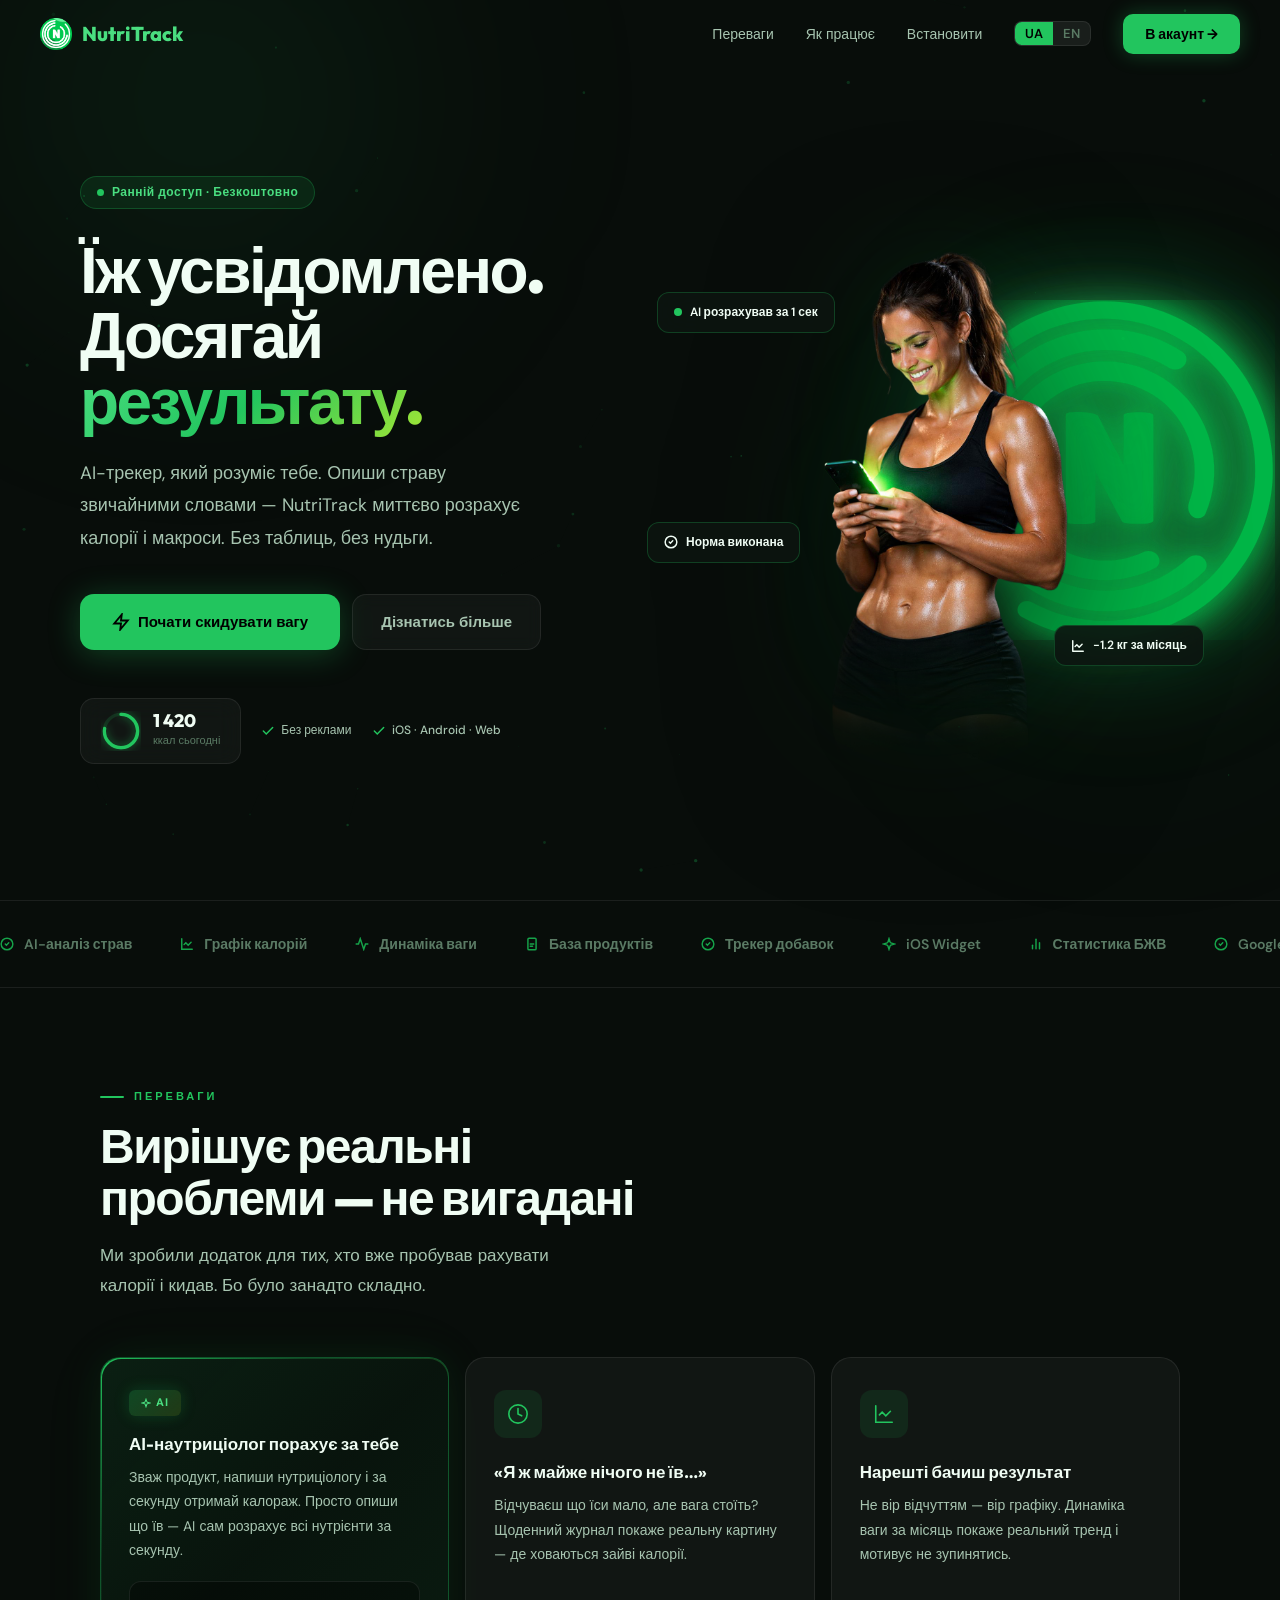
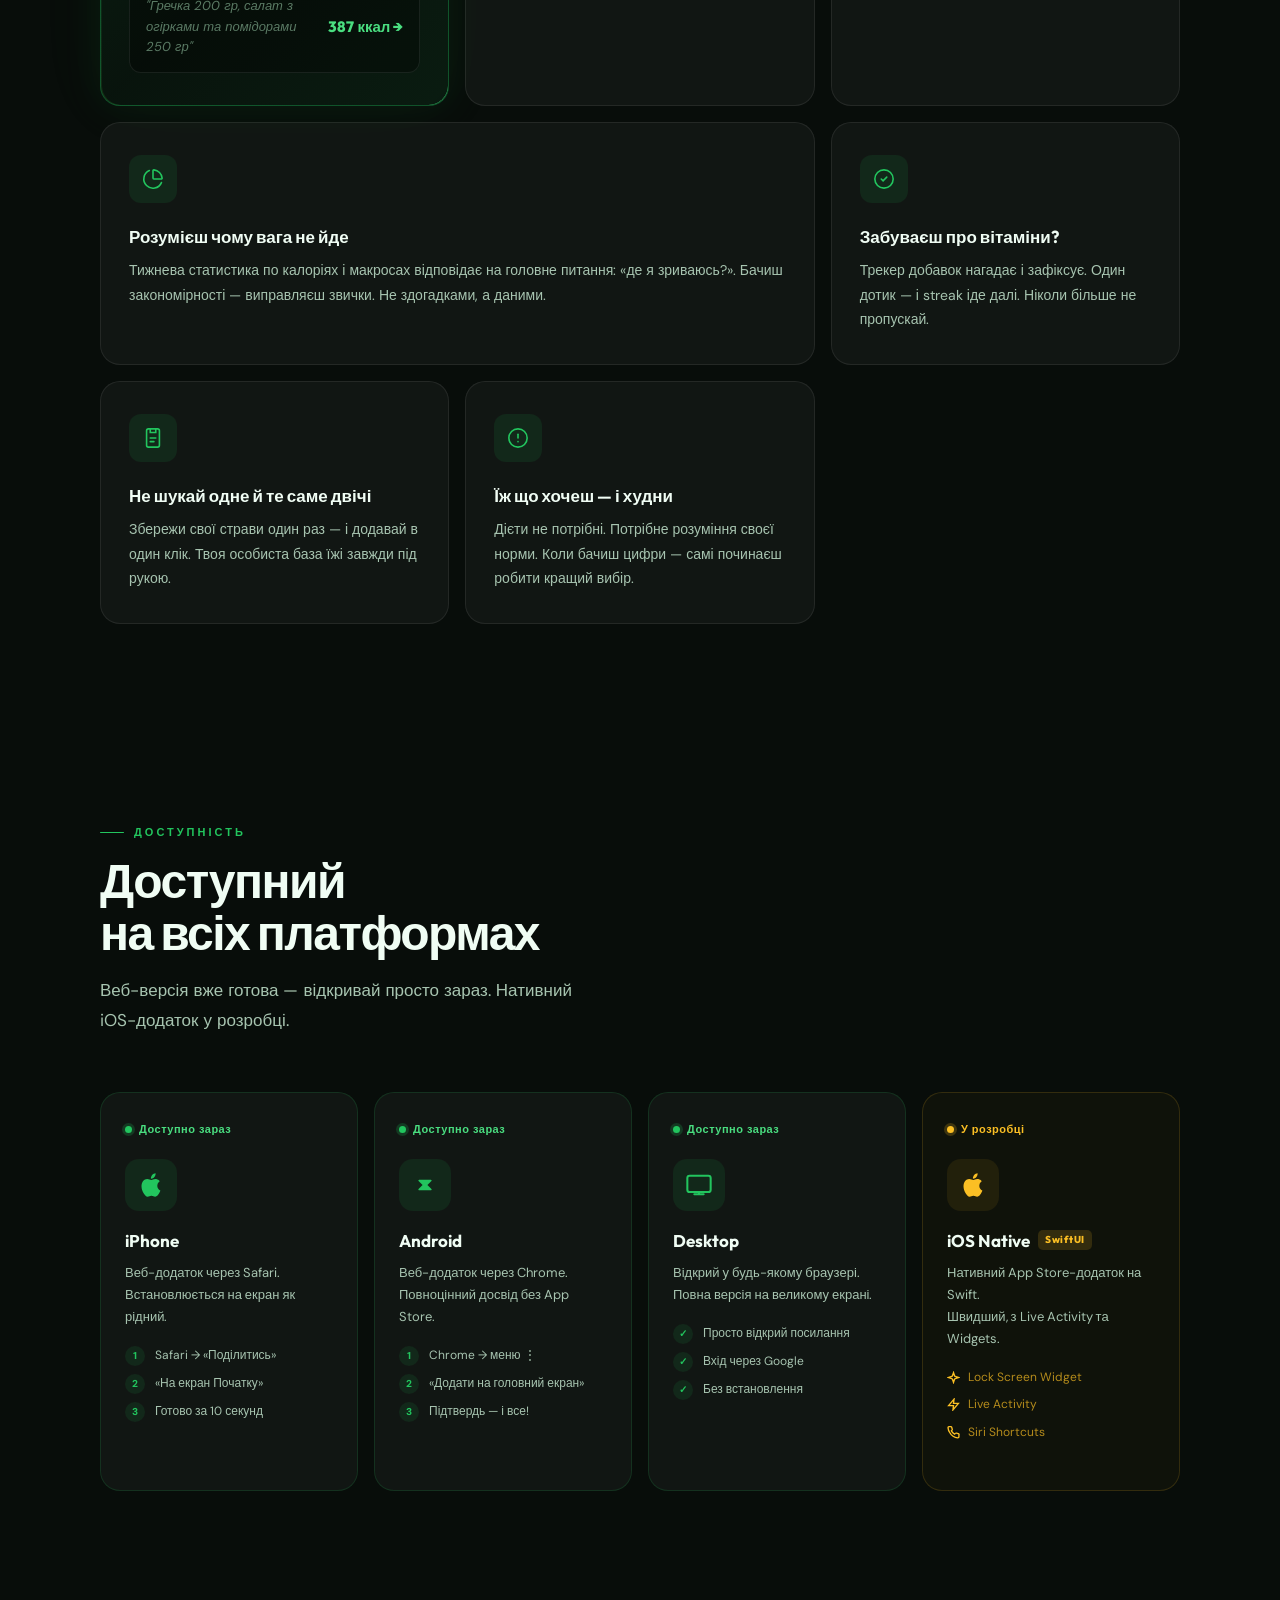
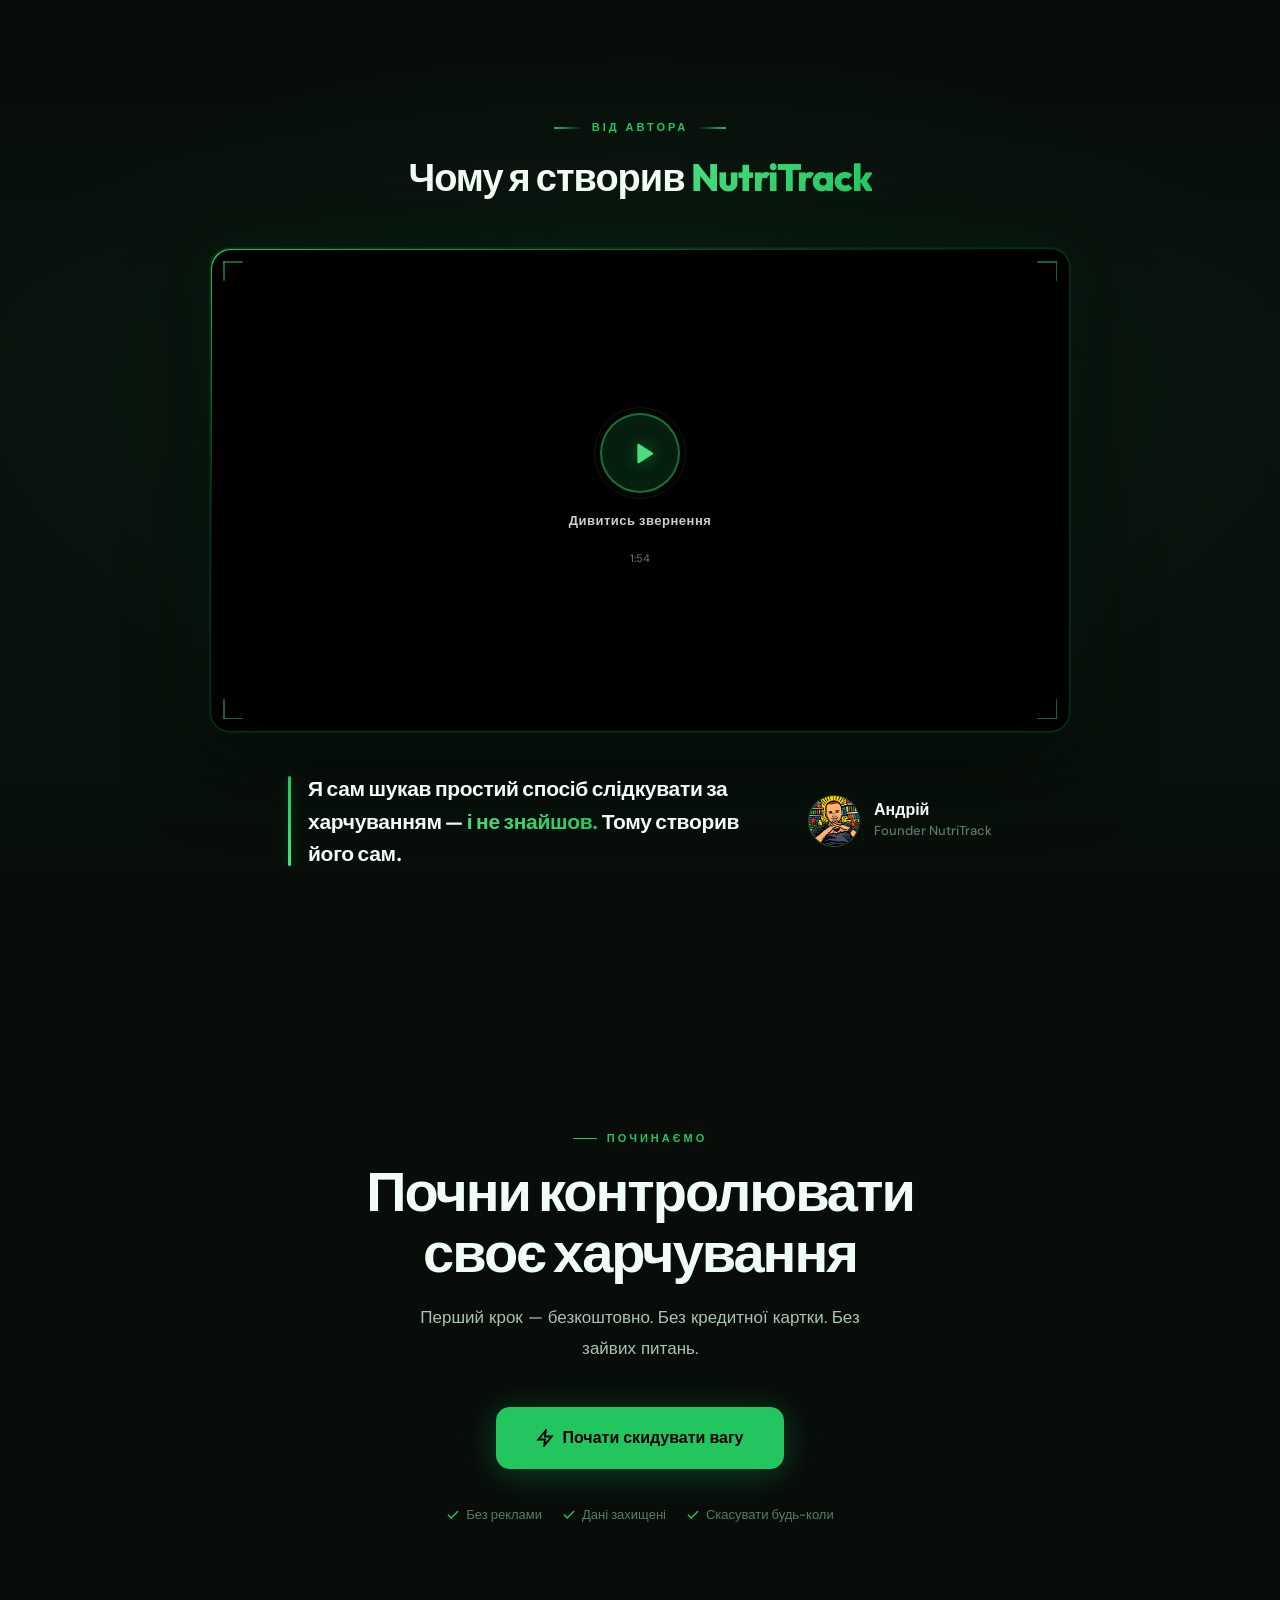
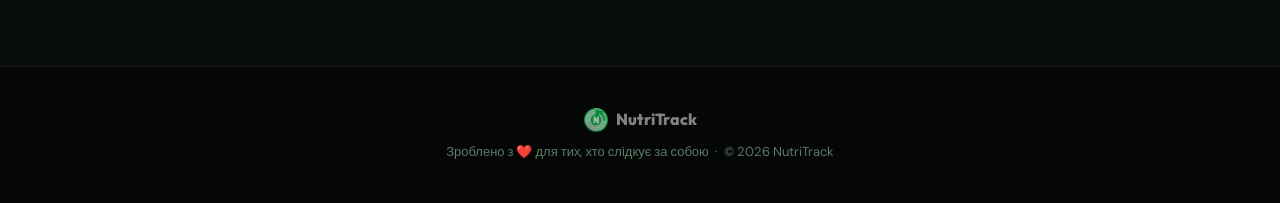
==== commit 143fc8e3: "EN" ====
--- a/index.html
+++ b/index.html
@@ -144,6 +144,27 @@
       box-shadow: 0 0 32px rgba(34,197,94,0.5);
       transform: translateY(-1px);
     }
+    .lang-toggle {
+      display: flex; align-items: center;
+      background: var(--surf2);
+      border: 1px solid var(--brd);
+      border-radius: 8px;
+      overflow: hidden;
+      font-family: 'DM Sans', sans-serif;
+      font-size: 13px; font-weight: 600;
+    }
+    .lang-toggle a {
+      padding: 5px 10px;
+      color: var(--t3);
+      text-decoration: none;
+      transition: all 0.2s;
+      line-height: 1;
+    }
+    .lang-toggle a:hover { color: var(--t2); }
+    .lang-toggle a.active {
+      background: var(--g500);
+      color: #000;
+    }
     @media (max-width: 700px) {
       nav { padding: 0 20px; }
       .nav-link { display: none; }
@@ -449,141 +470,6 @@
       font-size: 17px; color: var(--t2); max-width: 480px; line-height: 1.8;
     }
 
-    /* ── BEFORE / AFTER ── */
-    .before-after-section {
-      background: linear-gradient(180deg, transparent 0%, rgba(34,197,94,0.03) 50%, transparent 100%);
-    }
-    .ba-grid {
-      display: grid;
-      grid-template-columns: repeat(3, 1fr);
-      gap: 24px;
-      margin-top: 56px;
-    }
-    @media (max-width: 1000px) {
-      .ba-grid { grid-template-columns: 1fr; max-width: 480px; margin-left: auto; margin-right: auto; }
-    }
-    .ba-card {
-      background: var(--surf);
-      border: 1px solid var(--brd);
-      border-radius: 24px;
-      overflow: hidden;
-      transition: all 0.4s cubic-bezier(0.16,1,0.3,1);
-    }
-    .ba-card:hover {
-      border-color: var(--brd2);
-      transform: translateY(-6px);
-      box-shadow: 0 32px 80px rgba(0,0,0,0.5), 0 0 0 1px rgba(34,197,94,0.1);
-    }
-    .ba-photos {
-      display: flex;
-      align-items: center;
-      gap: 0;
-      padding: 20px 20px 0;
-    }
-    .ba-photo-wrap {
-      flex: 1;
-      position: relative;
-    }
-    .ba-photo-placeholder {
-      width: 100%;
-      aspect-ratio: 3/4;
-      background: rgba(255,255,255,0.04);
-      border: 1.5px dashed rgba(255,255,255,0.12);
-      border-radius: 14px;
-      display: flex;
-      flex-direction: column;
-      align-items: center;
-      justify-content: center;
-      gap: 8px;
-      color: var(--t3);
-      font-size: 11px;
-      font-weight: 500;
-      cursor: pointer;
-      transition: all 0.25s;
-    }
-    .ba-photo-placeholder:hover {
-      border-color: rgba(34,197,94,0.3);
-      background: rgba(34,197,94,0.04);
-      color: var(--t2);
-    }
-    .ba-photo-placeholder.ba-photo-after {
-      border-color: rgba(34,197,94,0.2);
-    }
-    .ba-label {
-      position: absolute;
-      bottom: 8px;
-      left: 50%;
-      transform: translateX(-50%);
-      font-size: 9px;
-      font-weight: 800;
-      letter-spacing: 1.5px;
-      padding: 3px 10px;
-      border-radius: 20px;
-    }
-    .ba-label-before {
-      background: rgba(239,68,68,0.15);
-      color: #ef4444;
-      border: 1px solid rgba(239,68,68,0.25);
-    }
-    .ba-label-after {
-      background: rgba(34,197,94,0.15);
-      color: var(--g400);
-      border: 1px solid rgba(34,197,94,0.25);
-    }
-    .ba-arrow-divider {
-      flex-shrink: 0;
-      padding: 0 10px;
-      color: var(--t3);
-    }
-    .ba-chart-wrap {
-      padding: 16px 20px 0;
-    }
-    .ba-chart-title {
-      font-size: 10px;
-      font-weight: 700;
-      letter-spacing: 1px;
-      text-transform: uppercase;
-      color: var(--t3);
-      margin-bottom: 8px;
-    }
-    .ba-chart {
-      width: 100%;
-      height: 80px;
-      display: block;
-    }
-    .ba-info {
-      padding: 16px 20px 24px;
-    }
-    .ba-name {
-      font-family: 'Outfit', sans-serif;
-      font-weight: 700;
-      font-size: 16px;
-      color: var(--t1);
-      margin-bottom: 4px;
-    }
-    .ba-result {
-      font-size: 22px;
-      font-family: 'Outfit', sans-serif;
-      font-weight: 900;
-      color: var(--g400);
-      margin-bottom: 12px;
-      letter-spacing: -0.5px;
-    }
-    .ba-quote {
-      font-size: 13px;
-      color: var(--t2);
-      line-height: 1.7;
-      font-style: italic;
-      margin-bottom: 14px;
-      padding-left: 12px;
-      border-left: 2px solid var(--brd2);
-    }
-    .ba-duration {
-      font-size: 11px;
-      color: var(--t3);
-      font-weight: 500;
-    }
-
     /* ── FEATURES BENTO ── */
     .bento-grid {
       display: grid;
@@ -639,19 +525,58 @@
     }
     .bento-desc { font-size: 14px; color: var(--t2); line-height: 1.75; }
 
-    /* AI card special */
+    /* AI card special — highlighted */
     .bento-ai {
-      background: linear-gradient(135deg, rgba(34,197,94,0.08) 0%, rgba(34,197,94,0.03) 100%);
-      border-color: rgba(34,197,94,0.2);
+      background: linear-gradient(135deg, rgba(34,197,94,0.1) 0%, rgba(34,197,94,0.04) 50%, rgba(34,197,94,0.08) 100%);
+      border-color: rgba(34,197,94,0.35);
+      position: relative;
+      box-shadow:
+        0 0 40px rgba(34,197,94,0.08),
+        0 0 80px rgba(34,197,94,0.04),
+        inset 0 1px 0 rgba(34,197,94,0.15);
+    }
+    .bento-ai::after {
+      content: '';
+      position: absolute;
+      inset: -1px;
+      border-radius: 21px;
+      padding: 1.5px;
+      background: linear-gradient(135deg, var(--g500), rgba(34,197,94,0.1) 30%, rgba(163,230,53,0.15) 70%, var(--g400));
+      -webkit-mask: linear-gradient(#fff 0 0) content-box, linear-gradient(#fff 0 0);
+      mask: linear-gradient(#fff 0 0) content-box, linear-gradient(#fff 0 0);
+      -webkit-mask-composite: xor;
+      mask-composite: exclude;
+      pointer-events: none;
+      animation: ai-border-rotate 6s linear infinite;
+    }
+    @keyframes ai-border-rotate {
+      0%   { background: linear-gradient(0deg, var(--g500), rgba(34,197,94,0.05) 30%, rgba(163,230,53,0.15) 70%, var(--g400)); }
+      25%  { background: linear-gradient(90deg, var(--g500), rgba(34,197,94,0.05) 30%, rgba(163,230,53,0.15) 70%, var(--g400)); }
+      50%  { background: linear-gradient(180deg, var(--g500), rgba(34,197,94,0.05) 30%, rgba(163,230,53,0.15) 70%, var(--g400)); }
+      75%  { background: linear-gradient(270deg, var(--g500), rgba(34,197,94,0.05) 30%, rgba(163,230,53,0.15) 70%, var(--g400)); }
+      100% { background: linear-gradient(360deg, var(--g500), rgba(34,197,94,0.05) 30%, rgba(163,230,53,0.15) 70%, var(--g400)); }
+    }
+    .bento-ai:hover {
+      box-shadow:
+        0 0 60px rgba(34,197,94,0.15),
+        0 24px 64px rgba(0,0,0,0.4),
+        0 0 0 1px rgba(34,197,94,0.2),
+        inset 0 1px 0 rgba(34,197,94,0.2);
     }
     .ai-tag {
       display: inline-flex; align-items: center; gap: 5px;
-      background: rgba(34,197,94,0.15);
+      background: linear-gradient(135deg, rgba(34,197,94,0.25), rgba(163,230,53,0.15));
       color: var(--g400);
       font-size: 11px; font-weight: 800; letter-spacing: 1px;
       text-transform: uppercase;
-      border-radius: 6px; padding: 3px 10px;
+      border-radius: 6px; padding: 4px 12px;
       margin-bottom: 14px;
+      box-shadow: 0 0 16px rgba(34,197,94,0.2);
+      animation: ai-tag-pulse 3s ease-in-out infinite;
+    }
+    @keyframes ai-tag-pulse {
+      0%, 100% { box-shadow: 0 0 16px rgba(34,197,94,0.2); }
+      50% { box-shadow: 0 0 24px rgba(34,197,94,0.35); }
     }
 
     .bento-demo {
@@ -954,6 +879,306 @@
     }
     @media (max-width: 700px) { .install-grid { grid-template-columns: 1fr; } }
 
+    /* ── AUTHOR VIDEO ── */
+    .author-section {
+      padding: 120px 24px;
+      position: relative;
+      z-index: 2;
+      overflow: hidden;
+    }
+    .author-section::before {
+      content: '';
+      position: absolute;
+      inset: 0;
+      background:
+        radial-gradient(ellipse 80% 50% at 50% 40%, rgba(34,197,94,0.06) 0%, transparent 70%),
+        linear-gradient(180deg, transparent 0%, rgba(34,197,94,0.03) 30%, rgba(34,197,94,0.03) 70%, transparent 100%);
+      pointer-events: none;
+    }
+    .author-inner {
+      max-width: 860px;
+      margin: 0 auto;
+      position: relative;
+    }
+    .author-header {
+      text-align: center;
+      margin-bottom: 48px;
+    }
+    .author-label {
+      display: inline-flex;
+      align-items: center;
+      gap: 10px;
+      font-size: 11px;
+      font-weight: 800;
+      letter-spacing: 3px;
+      text-transform: uppercase;
+      color: var(--g500);
+      margin-bottom: 18px;
+    }
+    .author-label::before,
+    .author-label::after {
+      content: '';
+      display: block;
+      width: 28px;
+      height: 1.5px;
+      background: linear-gradient(90deg, var(--g500), transparent);
+      border-radius: 2px;
+    }
+    .author-label::after {
+      background: linear-gradient(90deg, transparent, var(--g500));
+    }
+    .author-heading {
+      font-family: 'Outfit', sans-serif;
+      font-weight: 800;
+      font-size: clamp(24px, 4vw, 38px);
+      line-height: 1.2;
+      color: var(--t1);
+      letter-spacing: -1px;
+    }
+    .author-heading em {
+      font-style: normal;
+      background: linear-gradient(135deg, var(--g400), var(--g500));
+      -webkit-background-clip: text;
+      -webkit-text-fill-color: transparent;
+      background-clip: text;
+    }
+
+    /* video cinema frame */
+    .author-cinema {
+      position: relative;
+    }
+    .author-video-glow {
+      position: absolute;
+      width: 600px;
+      height: 400px;
+      top: 50%;
+      left: 50%;
+      transform: translate(-50%, -50%);
+      background: radial-gradient(circle, rgba(34,197,94,0.14) 0%, transparent 65%);
+      pointer-events: none;
+      z-index: 0;
+    }
+    .author-video-wrap {
+      position: relative;
+      border-radius: 20px;
+      overflow: hidden;
+      aspect-ratio: 16/9;
+      background: #000;
+      cursor: pointer;
+      z-index: 1;
+      border: 1.5px solid rgba(34,197,94,0.25);
+      box-shadow:
+        0 0 0 1px rgba(34,197,94,0.08),
+        0 0 60px rgba(34,197,94,0.07),
+        0 30px 80px rgba(0,0,0,0.5);
+      transition: box-shadow 0.4s, transform 0.4s cubic-bezier(0.16,1,0.3,1);
+    }
+    .author-video-wrap:hover {
+      box-shadow:
+        0 0 0 1px rgba(34,197,94,0.15),
+        0 0 80px rgba(34,197,94,0.12),
+        0 40px 100px rgba(0,0,0,0.6);
+      transform: translateY(-4px);
+    }
+    .author-video-wrap video {
+      width: 100%;
+      height: 100%;
+      object-fit: cover;
+      display: block;
+    }
+    /* gradient border */
+    .author-video-wrap::before {
+      content: '';
+      position: absolute;
+      inset: -1.5px;
+      border-radius: 21px;
+      padding: 1.5px;
+      background: linear-gradient(160deg, var(--g500), rgba(34,197,94,0.08) 35%, transparent 50%, rgba(34,197,94,0.08) 65%, var(--g400));
+      -webkit-mask: linear-gradient(#fff 0 0) content-box, linear-gradient(#fff 0 0);
+      mask: linear-gradient(#fff 0 0) content-box, linear-gradient(#fff 0 0);
+      -webkit-mask-composite: xor;
+      mask-composite: exclude;
+      pointer-events: none;
+      z-index: 4;
+    }
+
+    /* custom play overlay */
+    .author-play-overlay {
+      position: absolute;
+      inset: 0;
+      z-index: 3;
+      display: flex;
+      flex-direction: column;
+      align-items: center;
+      justify-content: center;
+      gap: 18px;
+      background: linear-gradient(180deg, rgba(0,0,0,0.05) 0%, rgba(0,0,0,0.25) 100%);
+      transition: opacity 0.5s cubic-bezier(0.16,1,0.3,1);
+      cursor: pointer;
+    }
+    .author-play-overlay.is-hidden {
+      opacity: 0;
+      pointer-events: none;
+    }
+    .author-play-btn {
+      width: 80px;
+      height: 80px;
+      border-radius: 50%;
+      background: rgba(34,197,94,0.15);
+      border: 2px solid rgba(34,197,94,0.5);
+      display: flex;
+      align-items: center;
+      justify-content: center;
+      backdrop-filter: blur(12px);
+      -webkit-backdrop-filter: blur(12px);
+      transition: all 0.35s cubic-bezier(0.16,1,0.3,1);
+      position: relative;
+    }
+    .author-play-btn::before {
+      content: '';
+      position: absolute;
+      inset: -8px;
+      border-radius: 50%;
+      border: 1px solid rgba(34,197,94,0.15);
+      animation: play-ring-pulse 2.5s ease-in-out infinite;
+    }
+    @keyframes play-ring-pulse {
+      0%, 100% { transform: scale(1); opacity: 1; }
+      50% { transform: scale(1.15); opacity: 0; }
+    }
+    .author-play-btn svg {
+      color: var(--g400);
+      margin-left: 4px;
+      filter: drop-shadow(0 0 8px rgba(34,197,94,0.5));
+    }
+    .author-video-wrap:hover .author-play-btn {
+      background: rgba(34,197,94,0.25);
+      border-color: var(--g400);
+      transform: scale(1.08);
+      box-shadow: 0 0 40px rgba(34,197,94,0.3);
+    }
+    .author-play-label {
+      font-size: 13px;
+      font-weight: 700;
+      color: rgba(255,255,255,0.8);
+      letter-spacing: 0.5px;
+    }
+    .author-play-duration {
+      font-size: 11px;
+      color: rgba(255,255,255,0.4);
+      font-weight: 500;
+    }
+
+    /* decorative corner marks */
+    .author-corner {
+      position: absolute;
+      width: 20px;
+      height: 20px;
+      z-index: 5;
+      pointer-events: none;
+    }
+    .author-corner::before,
+    .author-corner::after {
+      content: '';
+      position: absolute;
+      background: rgba(34,197,94,0.5);
+      border-radius: 1px;
+    }
+    .author-corner--tl { top: 12px; left: 12px; }
+    .author-corner--tl::before { width: 20px; height: 1.5px; top: 0; left: 0; }
+    .author-corner--tl::after  { width: 1.5px; height: 20px; top: 0; left: 0; }
+    .author-corner--tr { top: 12px; right: 12px; }
+    .author-corner--tr::before { width: 20px; height: 1.5px; top: 0; right: 0; }
+    .author-corner--tr::after  { width: 1.5px; height: 20px; top: 0; right: 0; }
+    .author-corner--bl { bottom: 12px; left: 12px; }
+    .author-corner--bl::before { width: 20px; height: 1.5px; bottom: 0; left: 0; }
+    .author-corner--bl::after  { width: 1.5px; height: 20px; bottom: 0; left: 0; }
+    .author-corner--br { bottom: 12px; right: 12px; }
+    .author-corner--br::before { width: 20px; height: 1.5px; bottom: 0; right: 0; }
+    .author-corner--br::after  { width: 1.5px; height: 20px; bottom: 0; right: 0; }
+
+    /* bottom info */
+    .author-bottom {
+      display: flex;
+      align-items: center;
+      justify-content: center;
+      gap: 40px;
+      margin-top: 40px;
+      flex-wrap: wrap;
+    }
+    .author-quote-block {
+      flex: 1;
+      min-width: 280px;
+      max-width: 480px;
+      position: relative;
+      padding-left: 20px;
+    }
+    .author-quote-block::before {
+      content: '';
+      position: absolute;
+      left: 0;
+      top: 4px;
+      bottom: 4px;
+      width: 3px;
+      border-radius: 3px;
+      background: linear-gradient(180deg, var(--g500), var(--g400));
+      box-shadow: 0 0 12px rgba(34,197,94,0.3);
+    }
+    .author-quote {
+      font-family: 'Outfit', sans-serif;
+      font-weight: 600;
+      font-size: clamp(17px, 2.2vw, 21px);
+      line-height: 1.55;
+      color: var(--t1);
+      letter-spacing: -0.3px;
+    }
+    .author-quote em {
+      font-style: normal;
+      background: linear-gradient(135deg, var(--g400), var(--g500));
+      -webkit-background-clip: text;
+      -webkit-text-fill-color: transparent;
+      background-clip: text;
+    }
+    .author-info {
+      display: flex;
+      align-items: center;
+      gap: 14px;
+      flex-shrink: 0;
+    }
+    .author-avatar {
+      width: 52px;
+      height: 52px;
+      border-radius: 50%;
+      background: linear-gradient(135deg, rgba(34,197,94,0.2), rgba(34,197,94,0.05));
+      border: 1.5px solid rgba(34,197,94,0.3);
+      display: flex;
+      align-items: center;
+      justify-content: center;
+      font-family: 'Outfit', sans-serif;
+      font-weight: 800;
+      font-size: 20px;
+      color: var(--g400);
+    }
+    .author-meta {}
+    .author-name {
+      font-family: 'Outfit', sans-serif;
+      font-weight: 700;
+      font-size: 16px;
+      color: var(--t1);
+      line-height: 1.2;
+    }
+    .author-role {
+      font-size: 13px;
+      color: var(--t3);
+      font-weight: 500;
+      margin-top: 2px;
+    }
+    @media (max-width: 700px) {
+      .author-bottom { flex-direction: column; gap: 28px; align-items: flex-start; }
+      .author-play-btn { width: 64px; height: 64px; }
+      .author-play-btn svg { width: 22px; height: 22px; }
+    }
+
     /* ── CTA ── */
     .cta-section {
       padding: 140px 24px;
@@ -1039,7 +1264,11 @@
       <a class="nav-link" href="#features">Переваги</a>
       <a class="nav-link" href="#how">Як працює</a>
       <a class="nav-link" href="#install">Встановити</a>
-      <a class="nav-cta" href="https://forms.gle/whtLjRrUZKpDiCv48">Почати →</a>
+      <div class="lang-toggle">
+        <a href="./index.html" class="active">UA</a>
+        <a href="./en.html">EN</a>
+      </div>
+      <a class="nav-cta" href="https://nutritrack-ochre.vercel.app">В акаунт →</a>
     </div>
   </nav>
 
@@ -1061,9 +1290,9 @@
       </p>
 
       <div class="hero-btns reveal d3">
-        <a class="btn-primary" href="https://forms.gle/whtLjRrUZKpDiCv48">
+        <a class="btn-primary" href="https://nutritrack-ochre.vercel.app">
           <svg width="18" height="18" viewBox="0 0 24 24" fill="none" stroke="currentColor" stroke-width="2.5" stroke-linecap="round"><path d="M13 2L3 14h9l-1 8 10-12h-9l1-8z"/></svg>
-          Спробувати безкоштовно
+          Почати скидувати вагу
         </a>
         <a class="btn-ghost" href="#features">Дізнатись більше</a>
       </div>
@@ -1150,10 +1379,10 @@
             <svg width="10" height="10" viewBox="0 0 24 24" fill="none" stroke="currentColor" stroke-width="2.5" stroke-linecap="round"><path d="m12 3-1.912 5.813a2 2 0 0 1-1.275 1.275L3 12l5.813 1.912a2 2 0 0 1 1.275 1.275L12 21l1.912-5.813a2 2 0 0 1 1.275-1.275L21 12l-5.813-1.912a2 2 0 0 1-1.275-1.275L12 3z"/></svg>
             AI
           </div>
-          <div class="bento-title">Забудь про ваги і таблиці</div>
-          <p class="bento-desc">Більше не треба зважувати кожен шматок і гуглити КБЖВ. Просто опиши що їв — AI сам розрахує всі нутрієнти за секунду.</p>
+          <div class="bento-title">АІ-наутриціолог порахує за тебе</div>
+          <p class="bento-desc">Зваж продукт, напиши нутриціологу і за секунду отримай калораж. Просто опиши що їв — AI сам розрахує всі нутрієнти за секунду.</p>
           <div class="bento-demo">
-            <span class="bento-demo-text">"гречка з куркою і салатом"</span>
+            <span class="bento-demo-text">"Гречка 200 гр, салат з огірками та помідорами 250 гр"</span>
             <span class="bento-demo-result">387 ккал →</span>
           </div>
         </div>
@@ -1204,157 +1433,6 @@
           </div>
           <div class="bento-title">Їж що хочеш — і худни</div>
           <p class="bento-desc">Дієти не потрібні. Потрібне розуміння своєї норми. Коли бачиш цифри — самі починаєш робити кращий вибір.</p>
-        </div>
-
-      </div>
-    </div>
-  </section>
-
-  <!-- BEFORE / AFTER -->
-  <section class="section before-after-section" id="results">
-    <div class="section-inner">
-      <div class="eyebrow reveal">Результати</div>
-      <h2 class="section-title reveal d1">Реальні люди.<br>Реальний результат.</h2>
-      <p class="section-desc reveal d2">Вони просто почали стежити за харчуванням. Без дієт, без тренерів — тільки усвідомленість і NutriTrack.</p>
-
-      <div class="ba-grid">
-
-        <!-- Story 1 -->
-        <div class="ba-card reveal d1">
-          <div class="ba-photos">
-            <div class="ba-photo-wrap">
-              <div class="ba-photo-placeholder">
-                <svg width="32" height="32" viewBox="0 0 24 24" fill="none" stroke="currentColor" stroke-width="1.5" stroke-linecap="round"><rect width="18" height="18" x="3" y="3" rx="2"/><circle cx="9" cy="9" r="2"/><path d="m21 15-3.086-3.086a2 2 0 0 0-2.828 0L6 21"/></svg>
-                <span>Фото до</span>
-              </div>
-              <div class="ba-label ba-label-before">ДО</div>
-            </div>
-            <div class="ba-arrow-divider">
-              <svg width="24" height="24" viewBox="0 0 24 24" fill="none" stroke="currentColor" stroke-width="2" stroke-linecap="round" stroke-linejoin="round"><path d="M5 12h14"/><path d="m12 5 7 7-7 7"/></svg>
-            </div>
-            <div class="ba-photo-wrap">
-              <div class="ba-photo-placeholder ba-photo-after">
-                <svg width="32" height="32" viewBox="0 0 24 24" fill="none" stroke="currentColor" stroke-width="1.5" stroke-linecap="round"><rect width="18" height="18" x="3" y="3" rx="2"/><circle cx="9" cy="9" r="2"/><path d="m21 15-3.086-3.086a2 2 0 0 0-2.828 0L6 21"/></svg>
-                <span>Фото після</span>
-              </div>
-              <div class="ba-label ba-label-after">ПІСЛЯ</div>
-            </div>
-          </div>
-          <div class="ba-chart-wrap">
-            <div class="ba-chart-title">Динаміка ваги</div>
-            <svg class="ba-chart" viewBox="0 0 260 80" fill="none" xmlns="http://www.w3.org/2000/svg">
-              <defs>
-                <linearGradient id="grad1" x1="0" y1="0" x2="0" y2="1">
-                  <stop offset="0%" stop-color="#22c55e" stop-opacity="0.3"/>
-                  <stop offset="100%" stop-color="#22c55e" stop-opacity="0"/>
-                </linearGradient>
-              </defs>
-              <path d="M0 20 C30 22, 60 30, 90 38 C120 46, 150 54, 180 60 C210 66, 230 68, 260 72" stroke="#22c55e" stroke-width="2.5" stroke-linecap="round" fill="none" filter="drop-shadow(0 0 6px rgba(34,197,94,0.5))"/>
-              <path d="M0 20 C30 22, 60 30, 90 38 C120 46, 150 54, 180 60 C210 66, 230 68, 260 72 L260 80 L0 80 Z" fill="url(#grad1)"/>
-              <circle cx="0" cy="20" r="4" fill="#ef4444"/>
-              <circle cx="260" cy="72" r="4" fill="#22c55e"/>
-              <text x="4" y="16" fill="#ef4444" font-size="9" font-family="DM Sans, sans-serif" font-weight="700">87 кг</text>
-              <text x="210" y="68" fill="#22c55e" font-size="9" font-family="DM Sans, sans-serif" font-weight="700">73 кг</text>
-            </svg>
-          </div>
-          <div class="ba-info">
-            <div class="ba-name">Олена, 29 років</div>
-            <div class="ba-result">−14 кг за 4 місяці</div>
-            <p class="ba-quote">«Я не сиділа на дієті. Просто вперше побачила скільки насправді їм. Через тиждень почала робити кращий вибір автоматично.»</p>
-            <div class="ba-duration">⏱ 4 місяці з NutriTrack</div>
-          </div>
-        </div>
-
-        <!-- Story 2 -->
-        <div class="ba-card reveal d2">
-          <div class="ba-photos">
-            <div class="ba-photo-wrap">
-              <div class="ba-photo-placeholder">
-                <svg width="32" height="32" viewBox="0 0 24 24" fill="none" stroke="currentColor" stroke-width="1.5" stroke-linecap="round"><rect width="18" height="18" x="3" y="3" rx="2"/><circle cx="9" cy="9" r="2"/><path d="m21 15-3.086-3.086a2 2 0 0 0-2.828 0L6 21"/></svg>
-                <span>Фото до</span>
-              </div>
-              <div class="ba-label ba-label-before">ДО</div>
-            </div>
-            <div class="ba-arrow-divider">
-              <svg width="24" height="24" viewBox="0 0 24 24" fill="none" stroke="currentColor" stroke-width="2" stroke-linecap="round" stroke-linejoin="round"><path d="M5 12h14"/><path d="m12 5 7 7-7 7"/></svg>
-            </div>
-            <div class="ba-photo-wrap">
-              <div class="ba-photo-placeholder ba-photo-after">
-                <svg width="32" height="32" viewBox="0 0 24 24" fill="none" stroke="currentColor" stroke-width="1.5" stroke-linecap="round"><rect width="18" height="18" x="3" y="3" rx="2"/><circle cx="9" cy="9" r="2"/><path d="m21 15-3.086-3.086a2 2 0 0 0-2.828 0L6 21"/></svg>
-                <span>Фото після</span>
-              </div>
-              <div class="ba-label ba-label-after">ПІСЛЯ</div>
-            </div>
-          </div>
-          <div class="ba-chart-wrap">
-            <div class="ba-chart-title">Динаміка ваги</div>
-            <svg class="ba-chart" viewBox="0 0 260 80" fill="none" xmlns="http://www.w3.org/2000/svg">
-              <defs>
-                <linearGradient id="grad2" x1="0" y1="0" x2="0" y2="1">
-                  <stop offset="0%" stop-color="#22c55e" stop-opacity="0.3"/>
-                  <stop offset="100%" stop-color="#22c55e" stop-opacity="0"/>
-                </linearGradient>
-              </defs>
-              <path d="M0 15 C20 17, 50 22, 80 30 C110 38, 140 48, 170 56 C200 62, 230 66, 260 70" stroke="#22c55e" stroke-width="2.5" stroke-linecap="round" fill="none" filter="drop-shadow(0 0 6px rgba(34,197,94,0.5))"/>
-              <path d="M0 15 C20 17, 50 22, 80 30 C110 38, 140 48, 170 56 C200 62, 230 66, 260 70 L260 80 L0 80 Z" fill="url(#grad2)"/>
-              <circle cx="0" cy="15" r="4" fill="#ef4444"/>
-              <circle cx="260" cy="70" r="4" fill="#22c55e"/>
-              <text x="4" y="11" fill="#ef4444" font-size="9" font-family="DM Sans, sans-serif" font-weight="700">102 кг</text>
-              <text x="210" y="66" fill="#22c55e" font-size="9" font-family="DM Sans, sans-serif" font-weight="700">88 кг</text>
-            </svg>
-          </div>
-          <div class="ba-info">
-            <div class="ba-name">Максим, 34 роки</div>
-            <div class="ba-result">−14 кг за 5 місяців</div>
-            <p class="ba-quote">«Думав що буду голодувати. Але виявилось що просто їв неправильно розподілений раціон. NutriTrack допоміг це побачити.»</p>
-            <div class="ba-duration">⏱ 5 місяців з NutriTrack</div>
-          </div>
-        </div>
-
-        <!-- Story 3 -->
-        <div class="ba-card reveal d3">
-          <div class="ba-photos">
-            <div class="ba-photo-wrap">
-              <div class="ba-photo-placeholder">
-                <svg width="32" height="32" viewBox="0 0 24 24" fill="none" stroke="currentColor" stroke-width="1.5" stroke-linecap="round"><rect width="18" height="18" x="3" y="3" rx="2"/><circle cx="9" cy="9" r="2"/><path d="m21 15-3.086-3.086a2 2 0 0 0-2.828 0L6 21"/></svg>
-                <span>Фото до</span>
-              </div>
-              <div class="ba-label ba-label-before">ДО</div>
-            </div>
-            <div class="ba-arrow-divider">
-              <svg width="24" height="24" viewBox="0 0 24 24" fill="none" stroke="currentColor" stroke-width="2" stroke-linecap="round" stroke-linejoin="round"><path d="M5 12h14"/><path d="m12 5 7 7-7 7"/></svg>
-            </div>
-            <div class="ba-photo-wrap">
-              <div class="ba-photo-placeholder ba-photo-after">
-                <svg width="32" height="32" viewBox="0 0 24 24" fill="none" stroke="currentColor" stroke-width="1.5" stroke-linecap="round"><rect width="18" height="18" x="3" y="3" rx="2"/><circle cx="9" cy="9" r="2"/><path d="m21 15-3.086-3.086a2 2 0 0 0-2.828 0L6 21"/></svg>
-                <span>Фото після</span>
-              </div>
-              <div class="ba-label ba-label-after">ПІСЛЯ</div>
-            </div>
-          </div>
-          <div class="ba-chart-wrap">
-            <div class="ba-chart-title">Динаміка ваги</div>
-            <svg class="ba-chart" viewBox="0 0 260 80" fill="none" xmlns="http://www.w3.org/2000/svg">
-              <defs>
-                <linearGradient id="grad3" x1="0" y1="0" x2="0" y2="1">
-                  <stop offset="0%" stop-color="#22c55e" stop-opacity="0.3"/>
-                  <stop offset="100%" stop-color="#22c55e" stop-opacity="0"/>
-                </linearGradient>
-              </defs>
-              <path d="M0 18 C25 20, 55 27, 85 34 C115 41, 145 51, 175 58 C205 64, 235 67, 260 69" stroke="#22c55e" stroke-width="2.5" stroke-linecap="round" fill="none" filter="drop-shadow(0 0 6px rgba(34,197,94,0.5))"/>
-              <path d="M0 18 C25 20, 55 27, 85 34 C115 41, 145 51, 175 58 C205 64, 235 67, 260 69 L260 80 L0 80 Z" fill="url(#grad3)"/>
-              <circle cx="0" cy="18" r="4" fill="#ef4444"/>
-              <circle cx="260" cy="69" r="4" fill="#22c55e"/>
-              <text x="4" y="14" fill="#ef4444" font-size="9" font-family="DM Sans, sans-serif" font-weight="700">75 кг</text>
-              <text x="210" y="65" fill="#22c55e" font-size="9" font-family="DM Sans, sans-serif" font-weight="700">64 кг</text>
-            </svg>
-          </div>
-          <div class="ba-info">
-            <div class="ba-name">Аня, 26 років</div>
-            <div class="ba-result">−11 кг за 3 місяці</div>
-            <p class="ba-quote">«Після пологівніяк не могла повернути форму. Спробувала NutriTrack — і вперше за два роки побачила мінус на вагах.»</p>
-            <div class="ba-duration">⏱ 3 місяці з NutriTrack</div>
-          </div>
         </div>
 
       </div>
@@ -1437,24 +1515,65 @@
             <div class="wip-feature"><svg width="13" height="13" viewBox="0 0 24 24" fill="none" stroke="currentColor" stroke-width="2.5" stroke-linecap="round"><path d="M13 2L3 14h9l-1 8 10-12h-9l1-8z"/></svg> Live Activity</div>
             <div class="wip-feature"><svg width="13" height="13" viewBox="0 0 24 24" fill="none" stroke="currentColor" stroke-width="2.5" stroke-linecap="round"><path d="M22 16.92v3a2 2 0 0 1-2.18 2 19.79 19.79 0 0 1-8.63-3.07A19.5 19.5 0 0 1 4.99 12a19.79 19.79 0 0 1-3.07-8.67A2 2 0 0 1 3.92 1.2h3a2 2 0 0 1 2 1.72c.127.96.361 1.903.7 2.81a2 2 0 0 1-.45 2.11L8.09 8.91a16 16 0 0 0 6 6l1.27-1.27a2 2 0 0 1 2.11-.45c.907.339 1.85.573 2.81.7A2 2 0 0 1 22 16.92z"/></svg> Siri Shortcuts</div>
           </div>
-          <div class="wip-notify">
-            <a href="https://forms.gle/whtLjRrUZKpDiCv48" class="wip-notify-btn">Сповістити мене про реліз</a>
-          </div>
         </div>
 
       </div>
     </div>
   </section>
 
+  <!-- AUTHOR VIDEO -->
+  <section class="author-section">
+    <div class="author-inner">
+
+      <div class="author-header reveal">
+        <div class="author-label">Від автора</div>
+        <div class="author-heading">Чому я створив <em>NutriTrack</em></div>
+      </div>
+
+      <div class="author-cinema reveal d1">
+        <div class="author-video-glow"></div>
+        <div class="author-video-wrap" id="author-video-wrap">
+          <video id="author-video" src="./video.mp4#t=1" playsinline preload="auto"></video>
+          <div class="author-play-overlay" id="author-play-overlay">
+            <div class="author-play-btn">
+              <svg width="28" height="28" viewBox="0 0 24 24" fill="currentColor"><path d="M8 5.14v14.72a1 1 0 0 0 1.5.86l11.5-7.36a1 1 0 0 0 0-1.72L9.5 4.28A1 1 0 0 0 8 5.14z"/></svg>
+            </div>
+            <div class="author-play-label">Дивитись звернення</div>
+            <div class="author-play-duration">1:54</div>
+          </div>
+          <span class="author-corner author-corner--tl"></span>
+          <span class="author-corner author-corner--tr"></span>
+          <span class="author-corner author-corner--bl"></span>
+          <span class="author-corner author-corner--br"></span>
+        </div>
+      </div>
+
+      <div class="author-bottom reveal d2">
+        <div class="author-quote-block">
+          <p class="author-quote">
+            Я сам шукав простий спосіб слідкувати за харчуванням — <em>і не знайшов.</em> Тому створив його сам.
+          </p>
+        </div>
+        <div class="author-info">
+          <img src="./avatar.jpg" class="author-avatar" />
+          <div class="author-meta">
+            <div class="author-name">Андрій</div>
+            <div class="author-role">Founder NutriTrack</div>
+          </div>
+        </div>
+      </div>
+
+    </div>
+  </section>
+
   <!-- CTA -->
   <section class="cta-section">
-    <div class="cta-glow"></div>
     <div class="eyebrow reveal" style="justify-content:center">Починаємо</div>
     <h2 class="reveal d1">Почни контролювати<br>своє харчування</h2>
     <p class="reveal d2">Перший крок — безкоштовно. Без кредитної картки. Без зайвих питань.</p>
-    <a class="btn-primary reveal d3" href="https://forms.gle/whtLjRrUZKpDiCv48" style="display:inline-flex;font-size:16px;padding:18px 40px;">
+    <a class="btn-primary reveal d3" href="https://nutritrack-ochre.vercel.app" style="display:inline-flex;font-size:16px;padding:18px 40px;">
       <svg width="18" height="18" viewBox="0 0 24 24" fill="none" stroke="currentColor" stroke-width="2.5" stroke-linecap="round"><path d="M13 2L3 14h9l-1 8 10-12h-9l1-8z"/></svg>
-      Спробувати NutriTrack
+      Почати скидувати вагу
     </a>
     <div class="cta-pills reveal d4">
       <div class="cta-pill">
@@ -1555,6 +1674,37 @@
 
     // 3D tilt removed
 
+    // ── AUTHOR VIDEO PLAYER ─────────────────────────────────────────────
+    (function() {
+      const video = document.getElementById('author-video');
+      const overlay = document.getElementById('author-play-overlay');
+      const wrap = document.getElementById('author-video-wrap');
+      if (!video || !overlay) return;
+
+      let userStarted = false;
+
+      overlay.addEventListener('click', function() {
+        userStarted = true;
+        overlay.classList.add('is-hidden');
+        video.controls = true;
+        video.currentTime = 0;
+        video.play();
+      });
+
+      video.addEventListener('pause', function() {
+        if (!userStarted || (!video.ended && video.currentTime > 0.5)) return;
+        userStarted = false;
+        overlay.classList.remove('is-hidden');
+        video.controls = false;
+      });
+
+      video.addEventListener('ended', function() {
+        userStarted = false;
+        overlay.classList.remove('is-hidden');
+        video.controls = false;
+      });
+    })();
+
     // ── LIVE CALORIE COUNTER ───────────────────────────────────────────
     (function() {
       const el = document.getElementById('cal-counter');
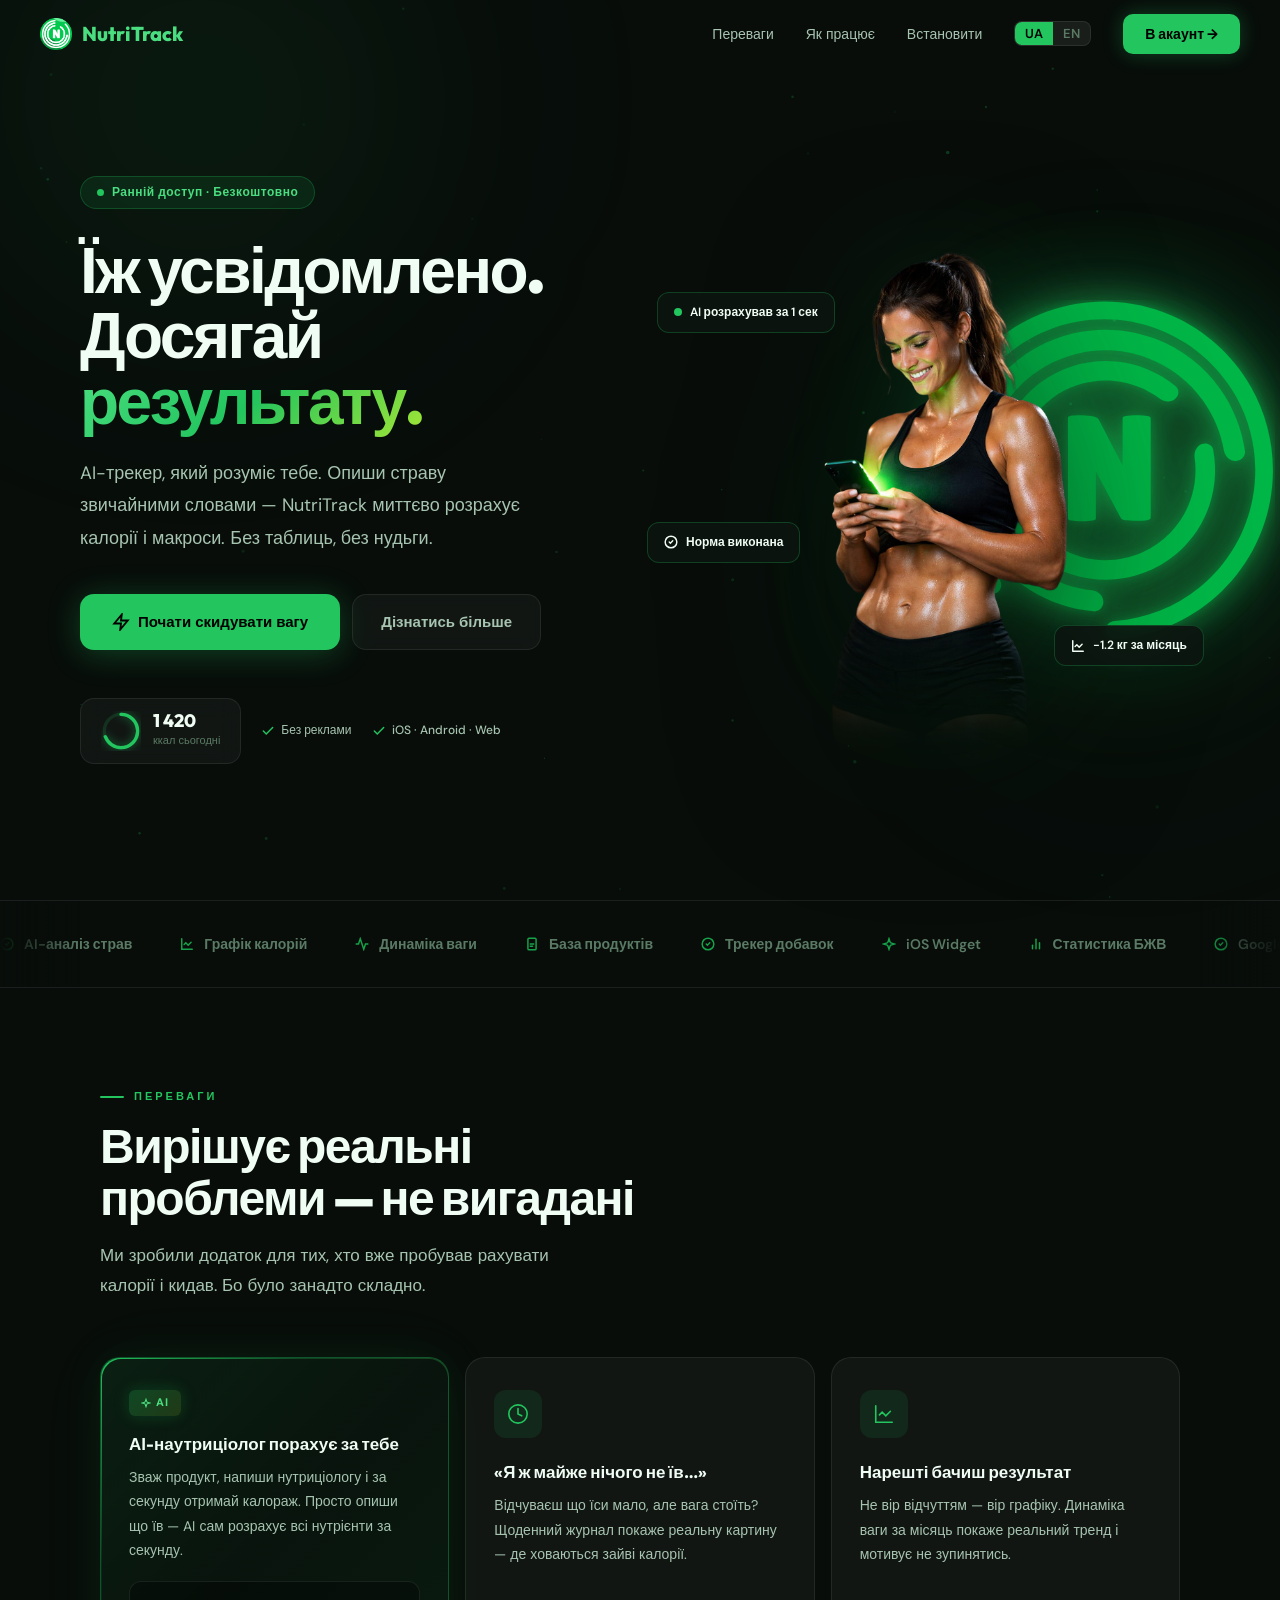
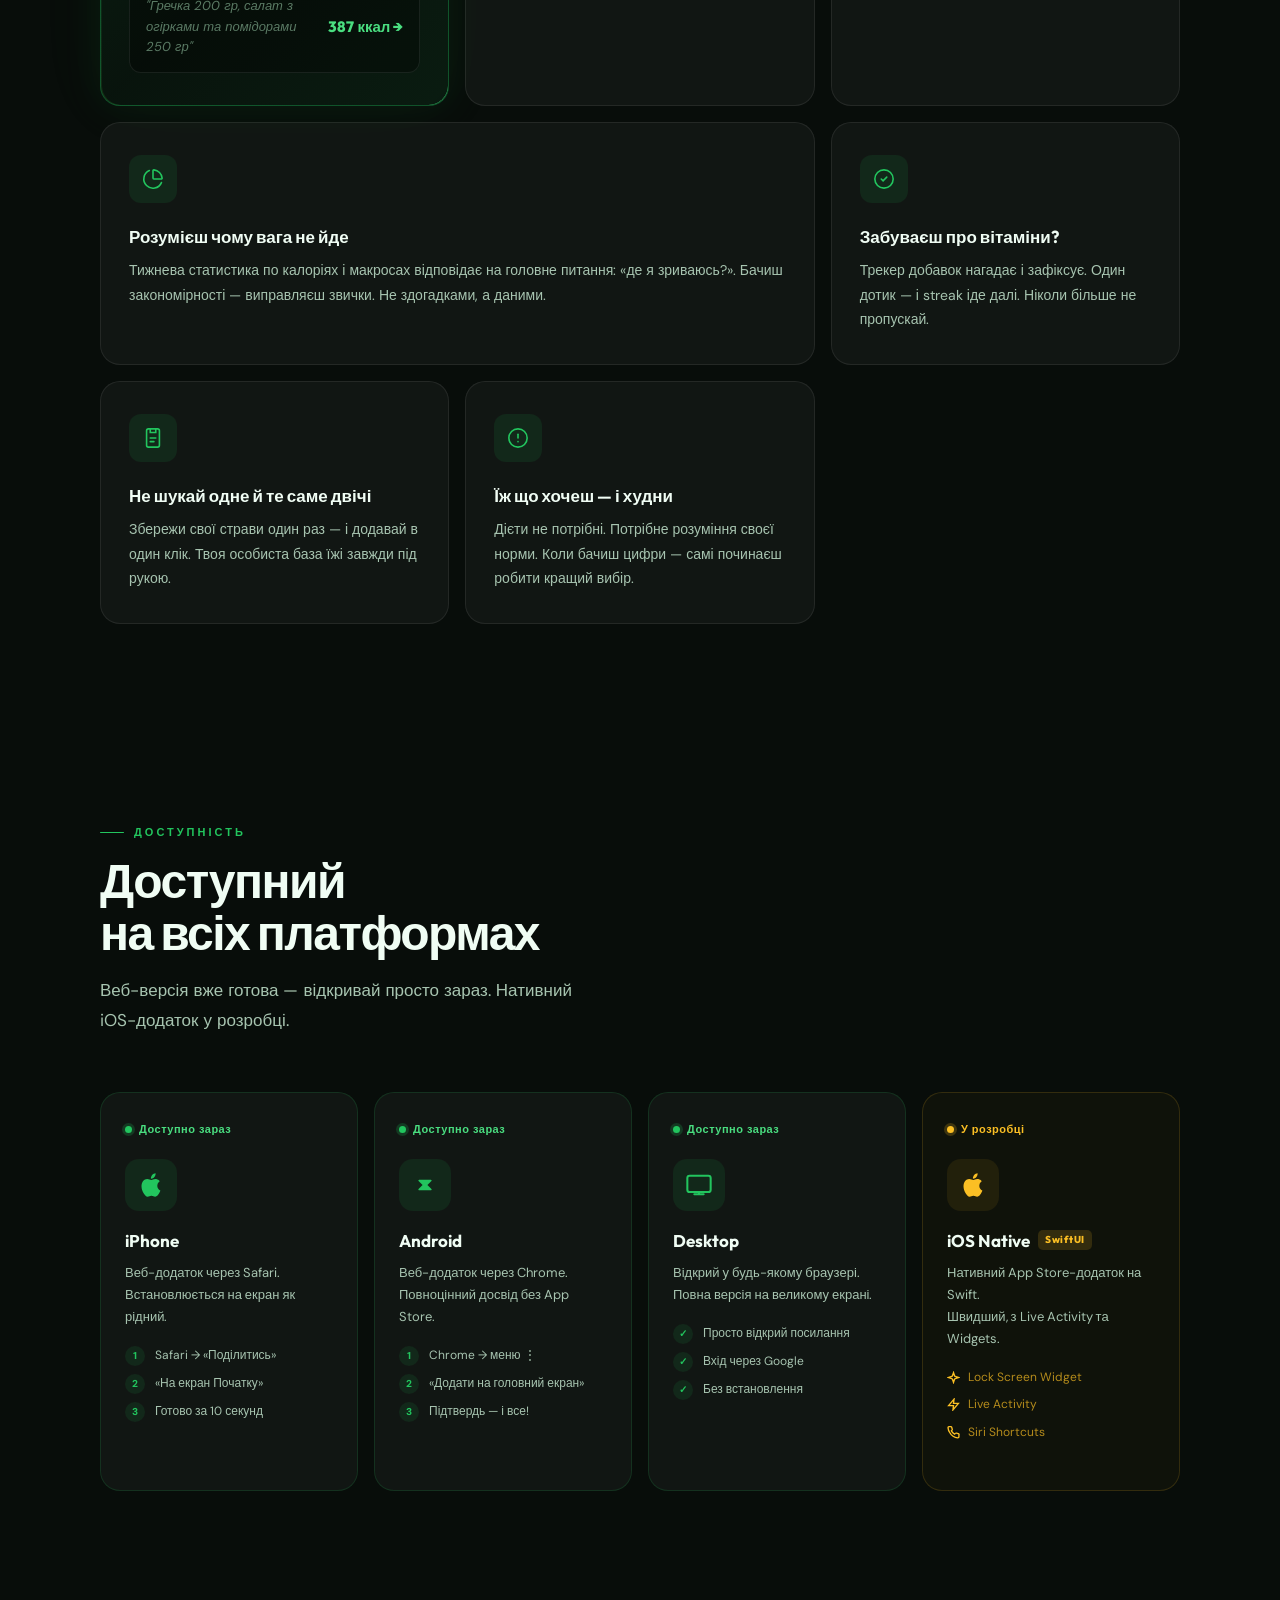
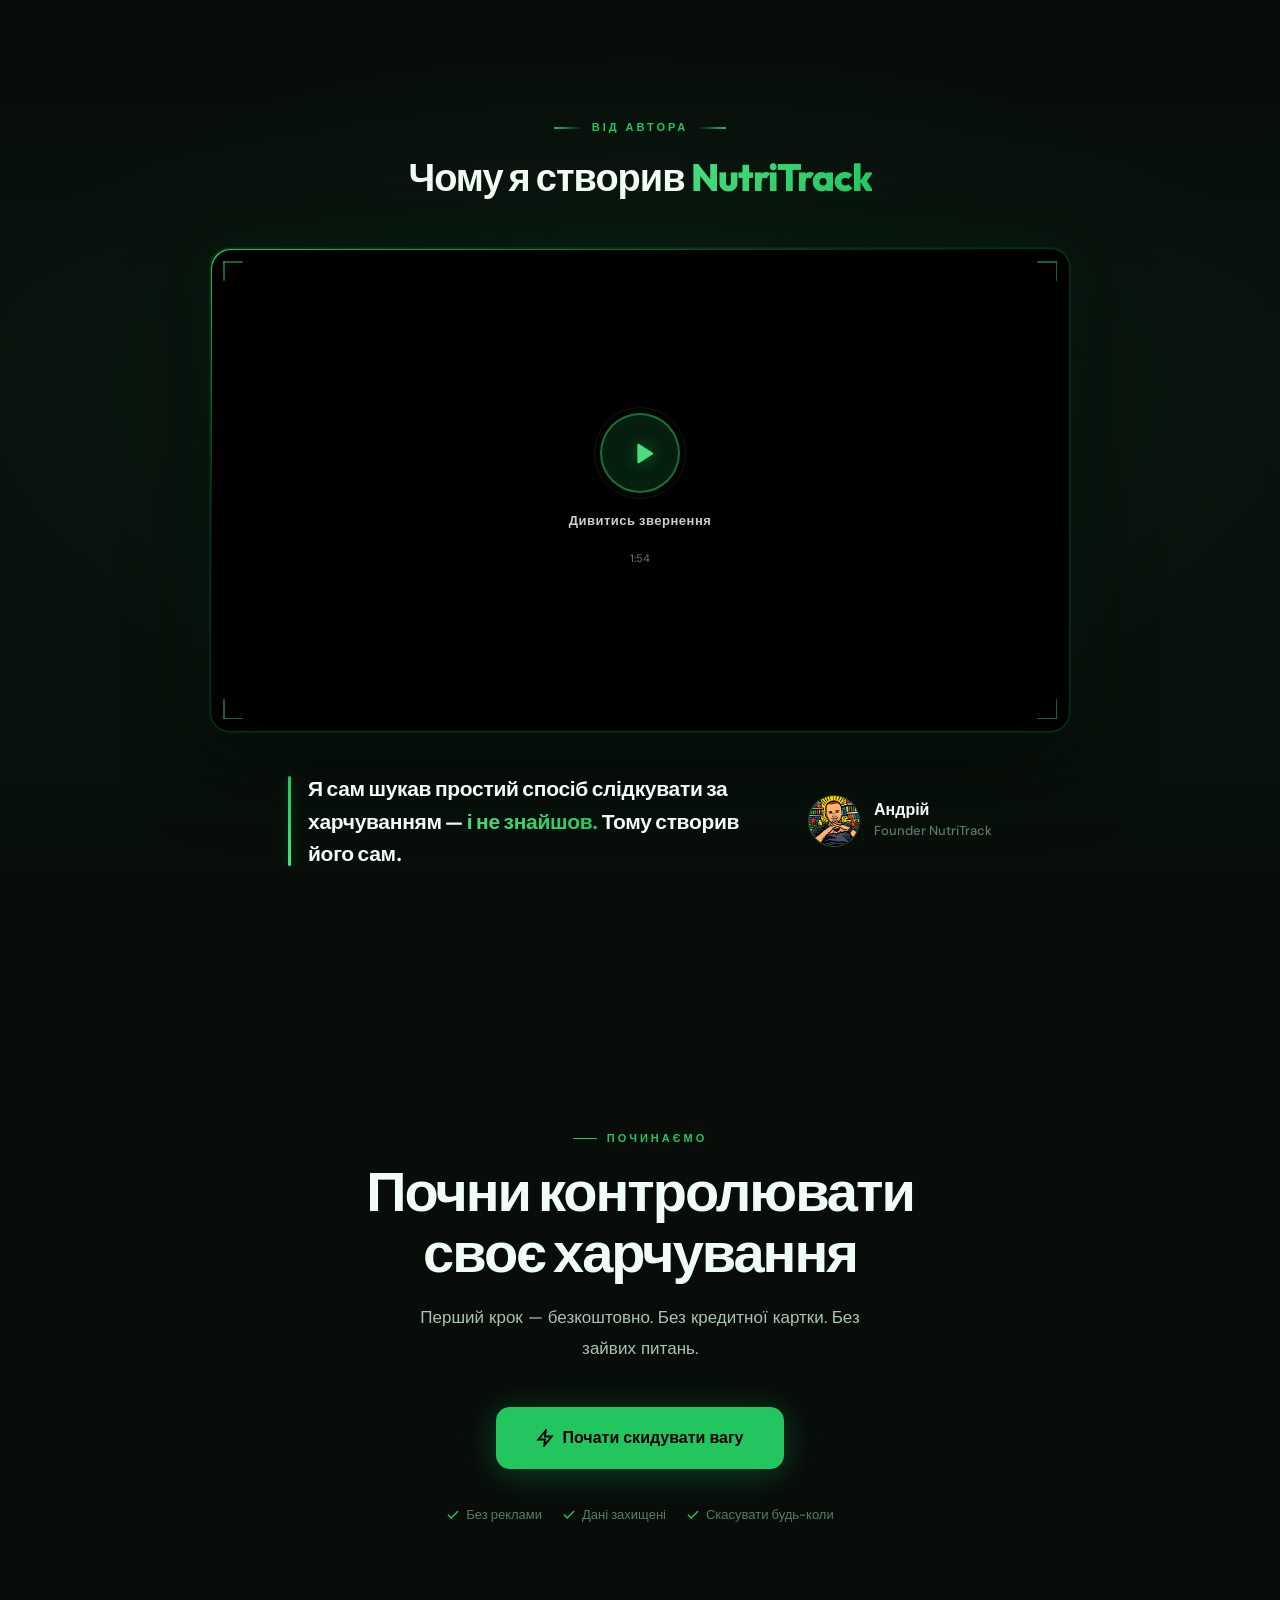
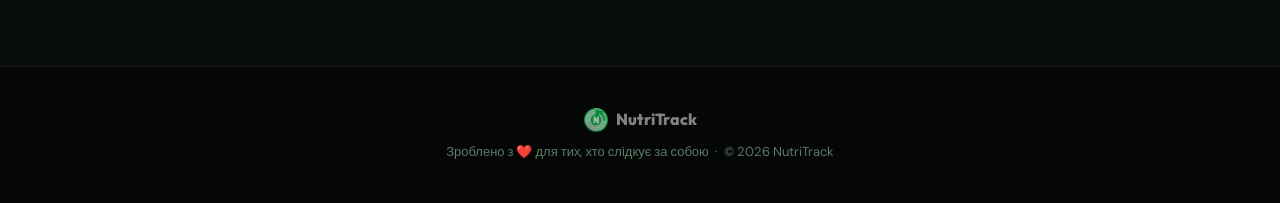
==== commit 10daa46d: "Optimization" ====
--- a/index.html
+++ b/index.html
@@ -437,6 +437,15 @@
       white-space: nowrap;
     }
     .marquee-item svg { color: var(--g600); flex-shrink: 0; }
+    .marquee-section::before,
+    .marquee-section::after {
+      content: '';
+      position: absolute;
+      top: 0; bottom: 0; width: 80px;
+      z-index: 2; pointer-events: none;
+    }
+    .marquee-section::before { left: 0; background: linear-gradient(90deg, var(--bg), transparent); }
+    .marquee-section::after { right: 0; background: linear-gradient(270deg, var(--bg), transparent); }
 
     /* ── SECTIONS ── */
     .section {
@@ -1244,6 +1253,37 @@
     @media (max-width: 600px) {
       .section { padding: 72px 20px; }
       .stats-grid { grid-template-columns: 1fr 1fr; }
+    }
+
+    /* ── MOBILE PERFORMANCE ── */
+    @media (max-width: 768px) {
+      body::after { display: none; }
+      #particles-canvas { opacity: 0.2; }
+      .glow-orb { opacity: 0.25; }
+      .glow-orb-1 { width: 300px; height: 300px; filter: blur(80px); }
+      .glow-orb-2 { width: 250px; height: 250px; filter: blur(80px); }
+      .bento-ai::after { animation: none; }
+      .author-video-glow { display: none; }
+      .author-video-wrap::before { display: none; }
+      .float-badge { backdrop-filter: none; -webkit-backdrop-filter: none; }
+      .live-counter { backdrop-filter: none; -webkit-backdrop-filter: none; }
+      .btn-ghost { backdrop-filter: none; -webkit-backdrop-filter: none; }
+      .hero-logo-anim { width: 200px; height: 200px; filter: drop-shadow(0 0 12px rgba(34,197,94,0.5)); }
+      .cta-section { padding: 100px 20px; }
+      .author-section { padding: 80px 20px; }
+      .author-play-btn::before { animation: none; }
+    }
+    @media (max-width: 400px) {
+      .hero { padding: 100px 16px 48px; gap: 40px; }
+      .hero h1 { letter-spacing: -1.5px; }
+      .hero-btns { gap: 8px; }
+      .btn-primary { padding: 14px 24px; font-size: 14px; }
+      .btn-ghost { padding: 13px 20px; font-size: 14px; }
+      .bento-card { padding: 24px 20px; }
+      .platform-card { padding: 24px 20px; }
+      .install-card { padding: 28px 24px; }
+      .stats-grid { grid-template-columns: 1fr; }
+      .stat-num { font-size: 40px; }
     }
   </style>
 </head>
@@ -1533,7 +1573,7 @@
       <div class="author-cinema reveal d1">
         <div class="author-video-glow"></div>
         <div class="author-video-wrap" id="author-video-wrap">
-          <video id="author-video" src="./video.mp4#t=1" playsinline preload="auto"></video>
+          <video id="author-video" src="./video.mp4#t=1" playsinline preload="metadata"></video>
           <div class="author-play-overlay" id="author-play-overlay">
             <div class="author-play-btn">
               <svg width="28" height="28" viewBox="0 0 24 24" fill="currentColor"><path d="M8 5.14v14.72a1 1 0 0 0 1.5.86l11.5-7.36a1 1 0 0 0 0-1.72L9.5 4.28A1 1 0 0 0 8 5.14z"/></svg>
@@ -1601,11 +1641,14 @@
   </footer>
 
   <script>
-    // ── PARTICLES ──────────────────────────────────────────────────────
+    // ── PARTICLES (optimized) ────────────────────────────────────────
     (function() {
       const canvas = document.getElementById('particles-canvas');
       const ctx = canvas.getContext('2d');
-      let W, H, particles = [];
+      let W, H, particles = [], raf;
+      const isMobile = window.innerWidth < 768;
+      const N = isMobile ? 20 : 55;
+      const CONN_DIST = isMobile ? 0 : 130; // no connections on mobile
 
       function resize() {
         W = canvas.width  = window.innerWidth;
@@ -1614,21 +1657,29 @@
       window.addEventListener('resize', resize);
       resize();
 
-      const N = 55;
       for (let i = 0; i < N; i++) {
         particles.push({
           x: Math.random() * W,
           y: Math.random() * H,
           r: Math.random() * 1.5 + 0.3,
-          vx: (Math.random() - 0.5) * 0.25,
-          vy: (Math.random() - 0.5) * 0.25,
+          vx: (Math.random() - 0.5) * 0.2,
+          vy: (Math.random() - 0.5) * 0.2,
           a: Math.random() * 0.5 + 0.1,
         });
       }
 
+      // pause when tab not visible
+      let isVisible = true;
+      document.addEventListener('visibilitychange', () => {
+        isVisible = !document.hidden;
+        if (isVisible) raf = requestAnimationFrame(draw);
+      });
+
       function draw() {
+        if (!isVisible) return;
         ctx.clearRect(0, 0, W, H);
-        particles.forEach(p => {
+        for (let i = 0; i < N; i++) {
+          const p = particles[i];
           p.x += p.vx; p.y += p.vy;
           if (p.x < 0) p.x = W; if (p.x > W) p.x = 0;
           if (p.y < 0) p.y = H; if (p.y > H) p.y = 0;
@@ -1636,27 +1687,29 @@
           ctx.arc(p.x, p.y, p.r, 0, Math.PI * 2);
           ctx.fillStyle = `rgba(34,197,94,${p.a})`;
           ctx.fill();
-        });
-
-        // connections
-        for (let i = 0; i < N; i++) {
-          for (let j = i + 1; j < N; j++) {
-            const dx = particles[i].x - particles[j].x;
-            const dy = particles[i].y - particles[j].y;
-            const dist = Math.sqrt(dx*dx + dy*dy);
-            if (dist < 130) {
-              ctx.beginPath();
-              ctx.moveTo(particles[i].x, particles[i].y);
-              ctx.lineTo(particles[j].x, particles[j].y);
-              ctx.strokeStyle = `rgba(34,197,94,${0.06 * (1 - dist/130)})`;
-              ctx.lineWidth = 0.5;
-              ctx.stroke();
+        }
+        // connections (desktop only)
+        if (CONN_DIST > 0) {
+          for (let i = 0; i < N; i++) {
+            for (let j = i + 1; j < N; j++) {
+              const dx = particles[i].x - particles[j].x;
+              const dy = particles[i].y - particles[j].y;
+              const d2 = dx*dx + dy*dy;
+              if (d2 < CONN_DIST * CONN_DIST) {
+                const dist = Math.sqrt(d2);
+                ctx.beginPath();
+                ctx.moveTo(particles[i].x, particles[i].y);
+                ctx.lineTo(particles[j].x, particles[j].y);
+                ctx.strokeStyle = `rgba(34,197,94,${0.06 * (1 - dist/CONN_DIST)})`;
+                ctx.lineWidth = 0.5;
+                ctx.stroke();
+              }
             }
           }
         }
-        requestAnimationFrame(draw);
+        raf = requestAnimationFrame(draw);
       }
-      draw();
+      raf = requestAnimationFrame(draw);
     })();
 
     // ── NAV SCROLL ─────────────────────────────────────────────────────
@@ -1671,6 +1724,36 @@
       entries.forEach(e => { if (e.isIntersecting) { e.target.classList.add('visible'); io.unobserve(e.target); } });
     }, { threshold: 0.12 });
     reveals.forEach(el => io.observe(el));
+
+    // ── MARQUEE DYNAMIC CLONE ──────────────────────────────────────────
+    (function() {
+      const track = document.getElementById('marquee');
+      if (!track) return;
+      const items = track.querySelectorAll('.marquee-item');
+      const origCount = items.length / 2; // already has 1 duplicate set
+      // clone enough sets so total width > 3x viewport
+      const itemW = 190; // approx width per item including gap
+      const setsNeeded = Math.ceil((window.innerWidth * 3) / (origCount * itemW));
+      const extra = Math.max(0, setsNeeded - 2); // already have 2 sets
+      for (let s = 0; s < extra; s++) {
+        for (let i = 0; i < origCount; i++) {
+          track.appendChild(items[i].cloneNode(true));
+        }
+      }
+      // adjust animation: -50% only works for 2 copies, recalculate
+      const totalSets = 2 + extra;
+      const pct = (100 / totalSets).toFixed(4);
+      track.style.animation = `marquee ${12 * totalSets}s linear infinite`;
+      // update keyframe to match
+      const sheet = document.styleSheets[0];
+      for (let i = 0; i < sheet.cssRules.length; i++) {
+        if (sheet.cssRules[i].name === 'marquee') {
+          sheet.deleteRule(i);
+          sheet.insertRule(`@keyframes marquee { from{transform:translateX(0)} to{transform:translateX(-${pct}%)} }`, i);
+          break;
+        }
+      }
+    })();
 
     // 3D tilt removed
 
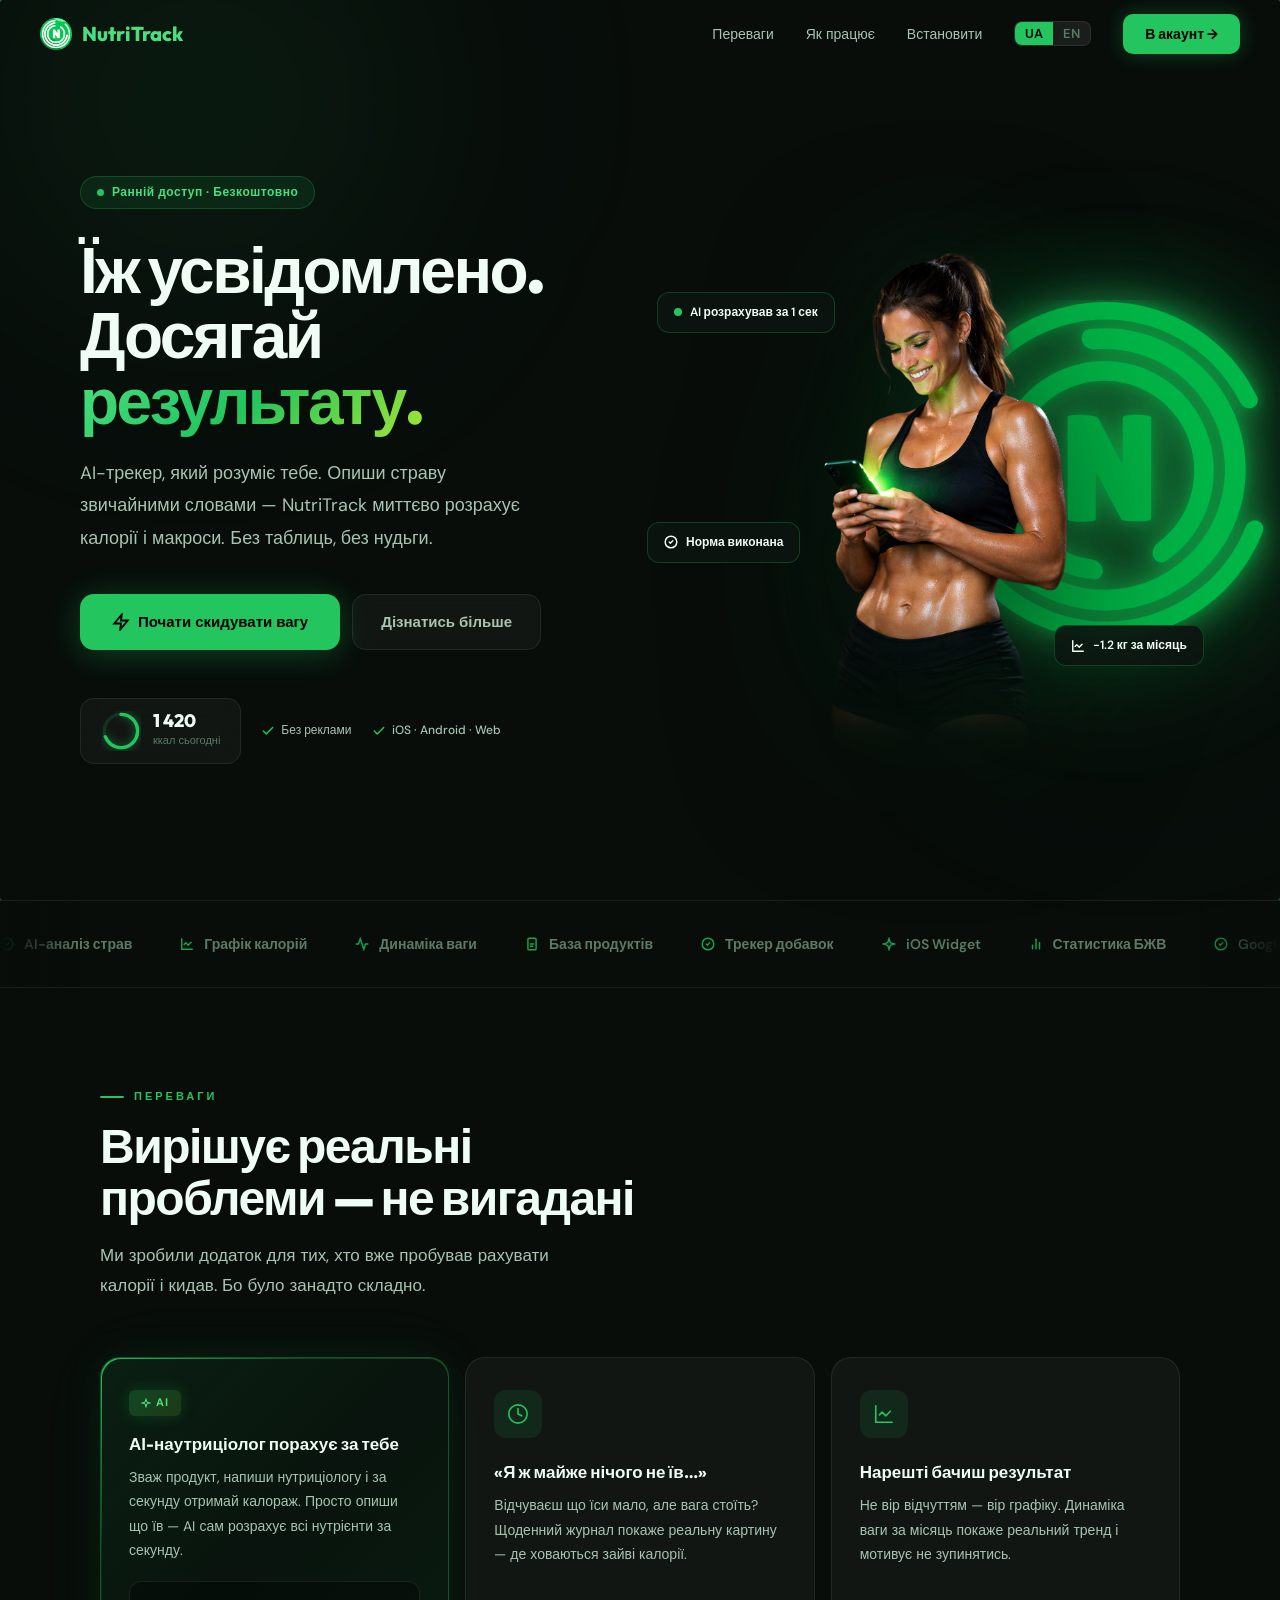
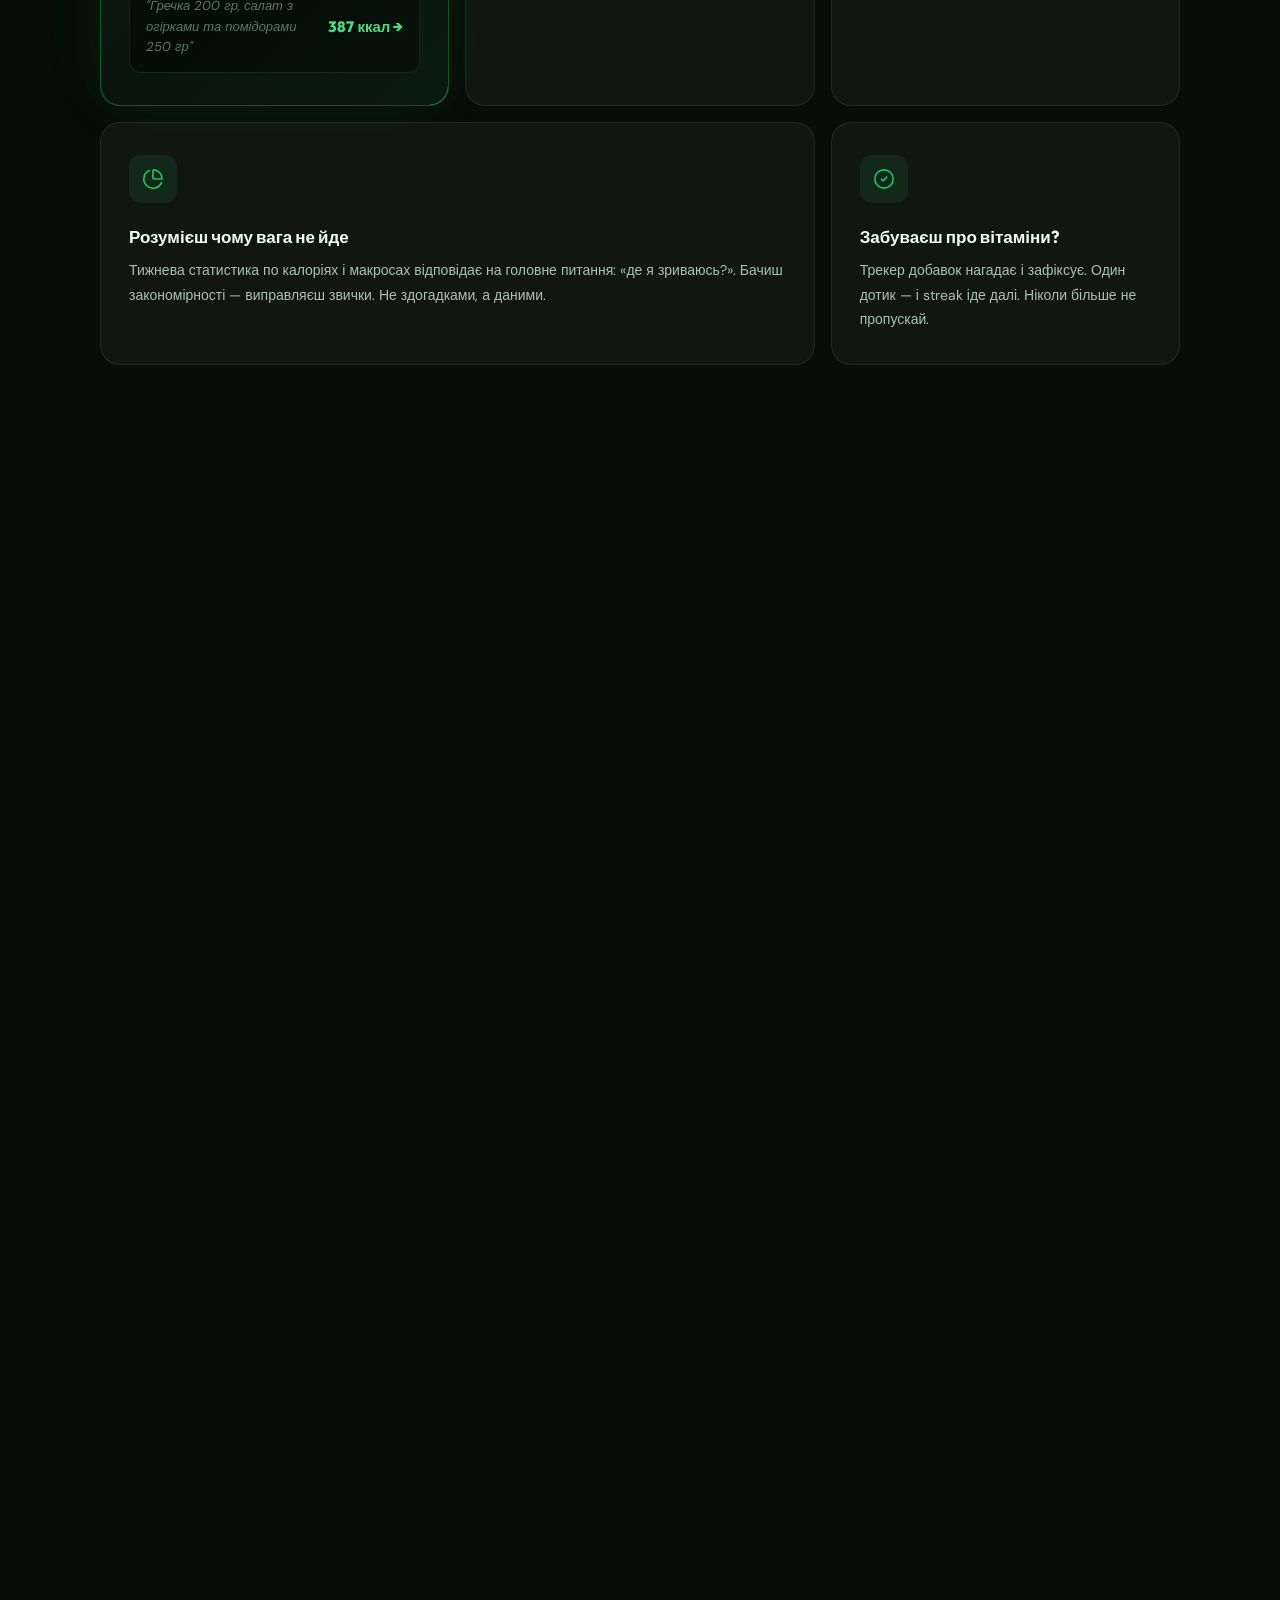
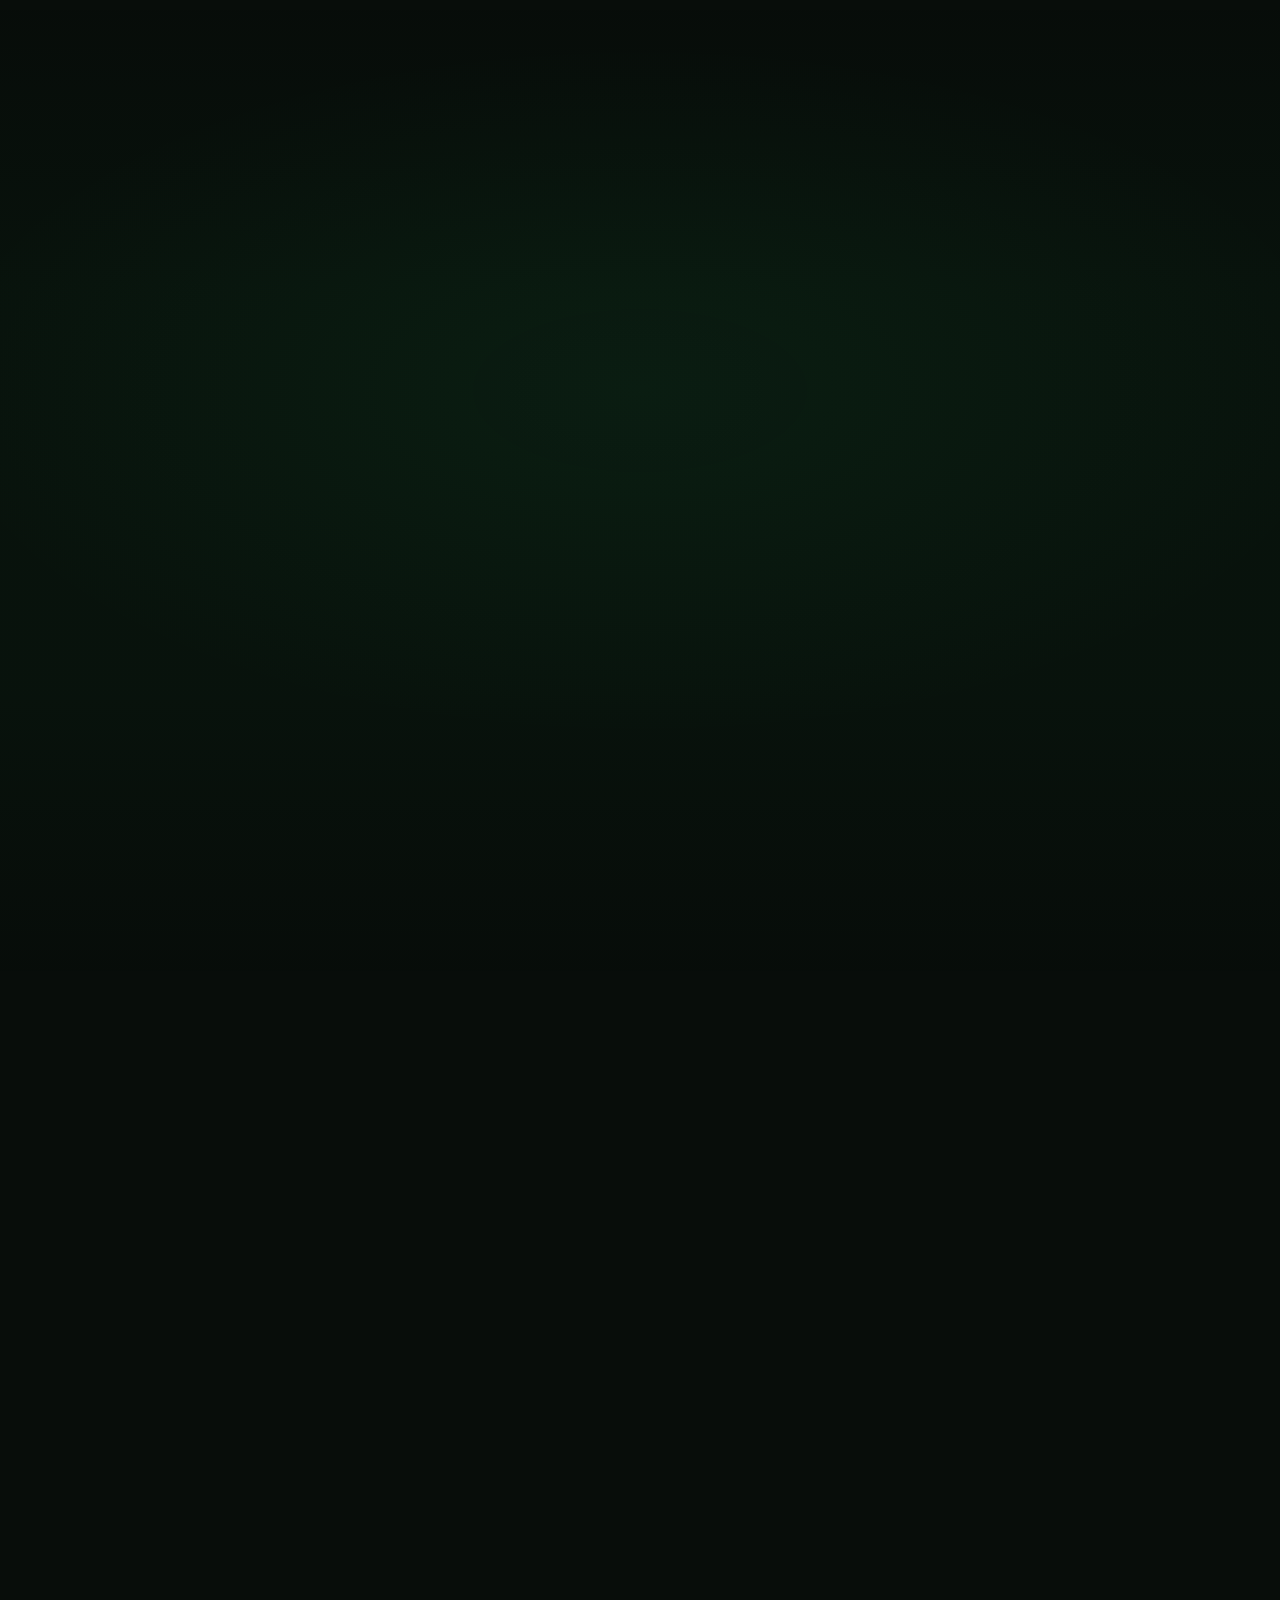
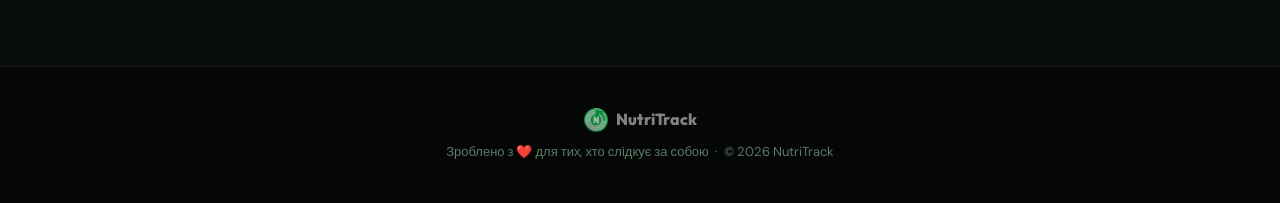
==== commit 955ba905: "Video" ====
--- a/index.html
+++ b/index.html
@@ -973,7 +973,6 @@
       overflow: hidden;
       aspect-ratio: 16/9;
       background: #000;
-      cursor: pointer;
       z-index: 1;
       border: 1.5px solid rgba(34,197,94,0.25);
       box-shadow:
@@ -1272,6 +1271,9 @@
       .cta-section { padding: 100px 20px; }
       .author-section { padding: 80px 20px; }
       .author-play-btn::before { animation: none; }
+      .hero-visual { display: none; }
+      .hero-live { display: none; }
+      .hero { min-height: auto; padding-bottom: 60px; }
     }
     @media (max-width: 400px) {
       .hero { padding: 100px 16px 48px; gap: 40px; }
@@ -1573,14 +1575,7 @@
       <div class="author-cinema reveal d1">
         <div class="author-video-glow"></div>
         <div class="author-video-wrap" id="author-video-wrap">
-          <video id="author-video" src="./video.mp4#t=1" playsinline preload="metadata"></video>
-          <div class="author-play-overlay" id="author-play-overlay">
-            <div class="author-play-btn">
-              <svg width="28" height="28" viewBox="0 0 24 24" fill="currentColor"><path d="M8 5.14v14.72a1 1 0 0 0 1.5.86l11.5-7.36a1 1 0 0 0 0-1.72L9.5 4.28A1 1 0 0 0 8 5.14z"/></svg>
-            </div>
-            <div class="author-play-label">Дивитись звернення</div>
-            <div class="author-play-duration">1:54</div>
-          </div>
+          <div style="padding:56.25% 0 0 0;position:relative;"><iframe src="https://player.vimeo.com/video/1169202247?badge=0&amp;autopause=0&amp;player_id=0&amp;app_id=58479" frameborder="0" allow="autoplay; fullscreen; picture-in-picture; clipboard-write; encrypted-media; web-share" referrerpolicy="strict-origin-when-cross-origin" style="position:absolute;top:0;left:0;width:100%;height:100%;" title="video"></iframe></div>
           <span class="author-corner author-corner--tl"></span>
           <span class="author-corner author-corner--tr"></span>
           <span class="author-corner author-corner--bl"></span>
@@ -1757,36 +1752,7 @@
 
     // 3D tilt removed
 
-    // ── AUTHOR VIDEO PLAYER ─────────────────────────────────────────────
-    (function() {
-      const video = document.getElementById('author-video');
-      const overlay = document.getElementById('author-play-overlay');
-      const wrap = document.getElementById('author-video-wrap');
-      if (!video || !overlay) return;
-
-      let userStarted = false;
-
-      overlay.addEventListener('click', function() {
-        userStarted = true;
-        overlay.classList.add('is-hidden');
-        video.controls = true;
-        video.currentTime = 0;
-        video.play();
-      });
-
-      video.addEventListener('pause', function() {
-        if (!userStarted || (!video.ended && video.currentTime > 0.5)) return;
-        userStarted = false;
-        overlay.classList.remove('is-hidden');
-        video.controls = false;
-      });
-
-      video.addEventListener('ended', function() {
-        userStarted = false;
-        overlay.classList.remove('is-hidden');
-        video.controls = false;
-      });
-    })();
+    // (video player removed — using Vimeo embed)
 
     // ── LIVE CALORIE COUNTER ───────────────────────────────────────────
     (function() {
@@ -1813,5 +1779,6 @@
       }, 800);
     })();
   </script>
+  <script src="https://player.vimeo.com/api/player.js"></script>
 </body>
 </html>
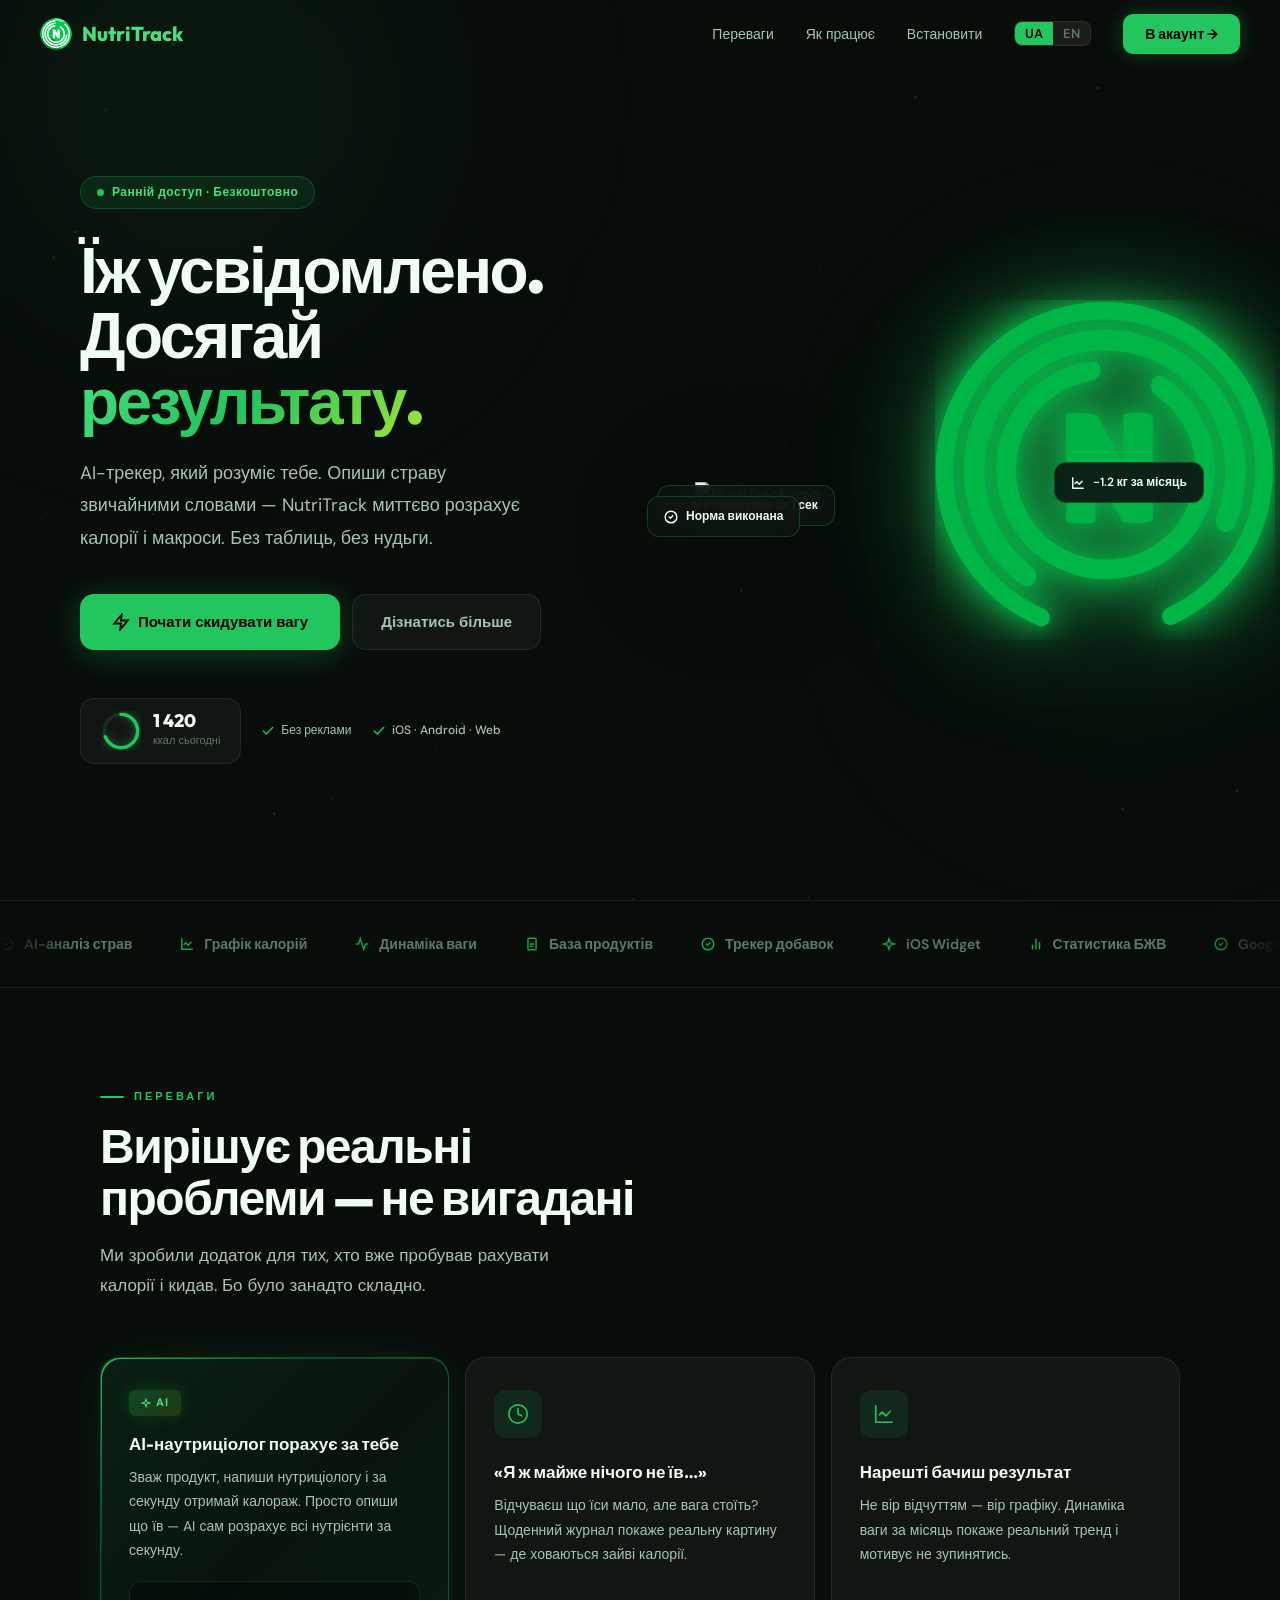
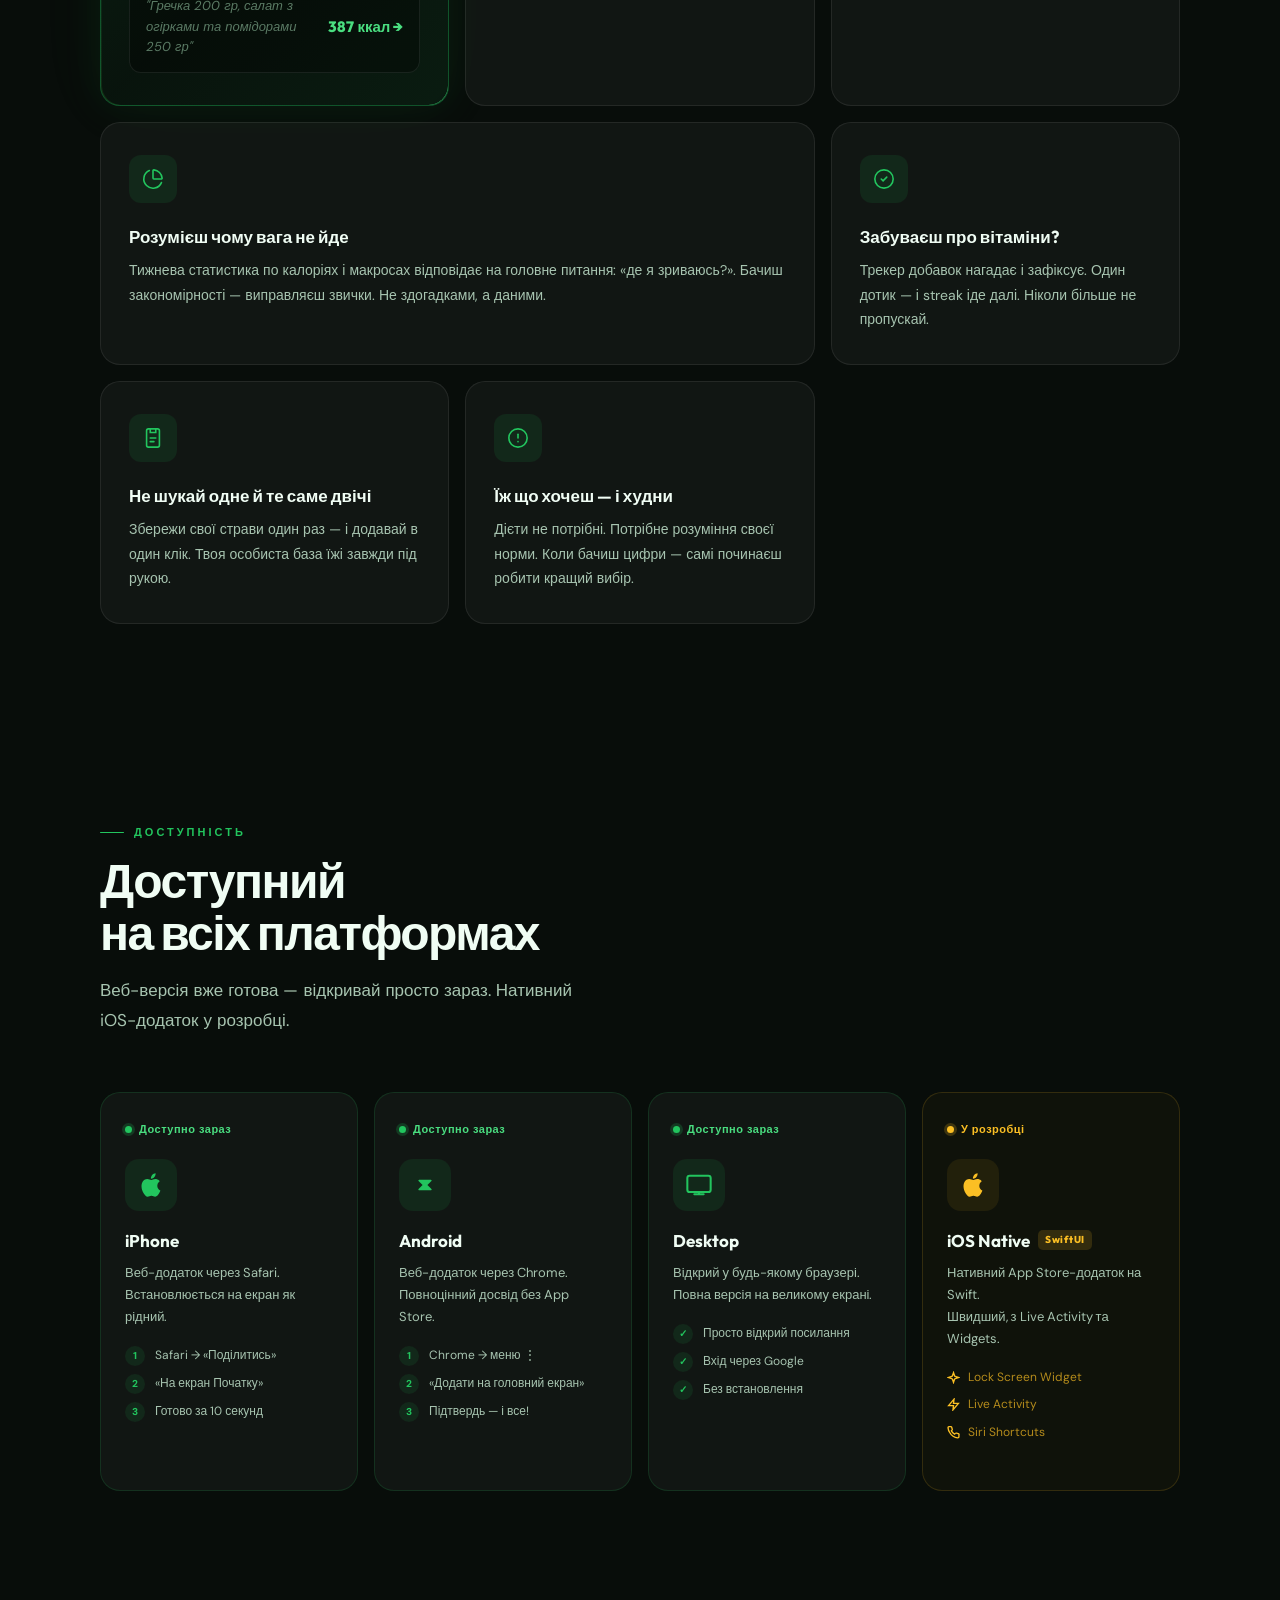
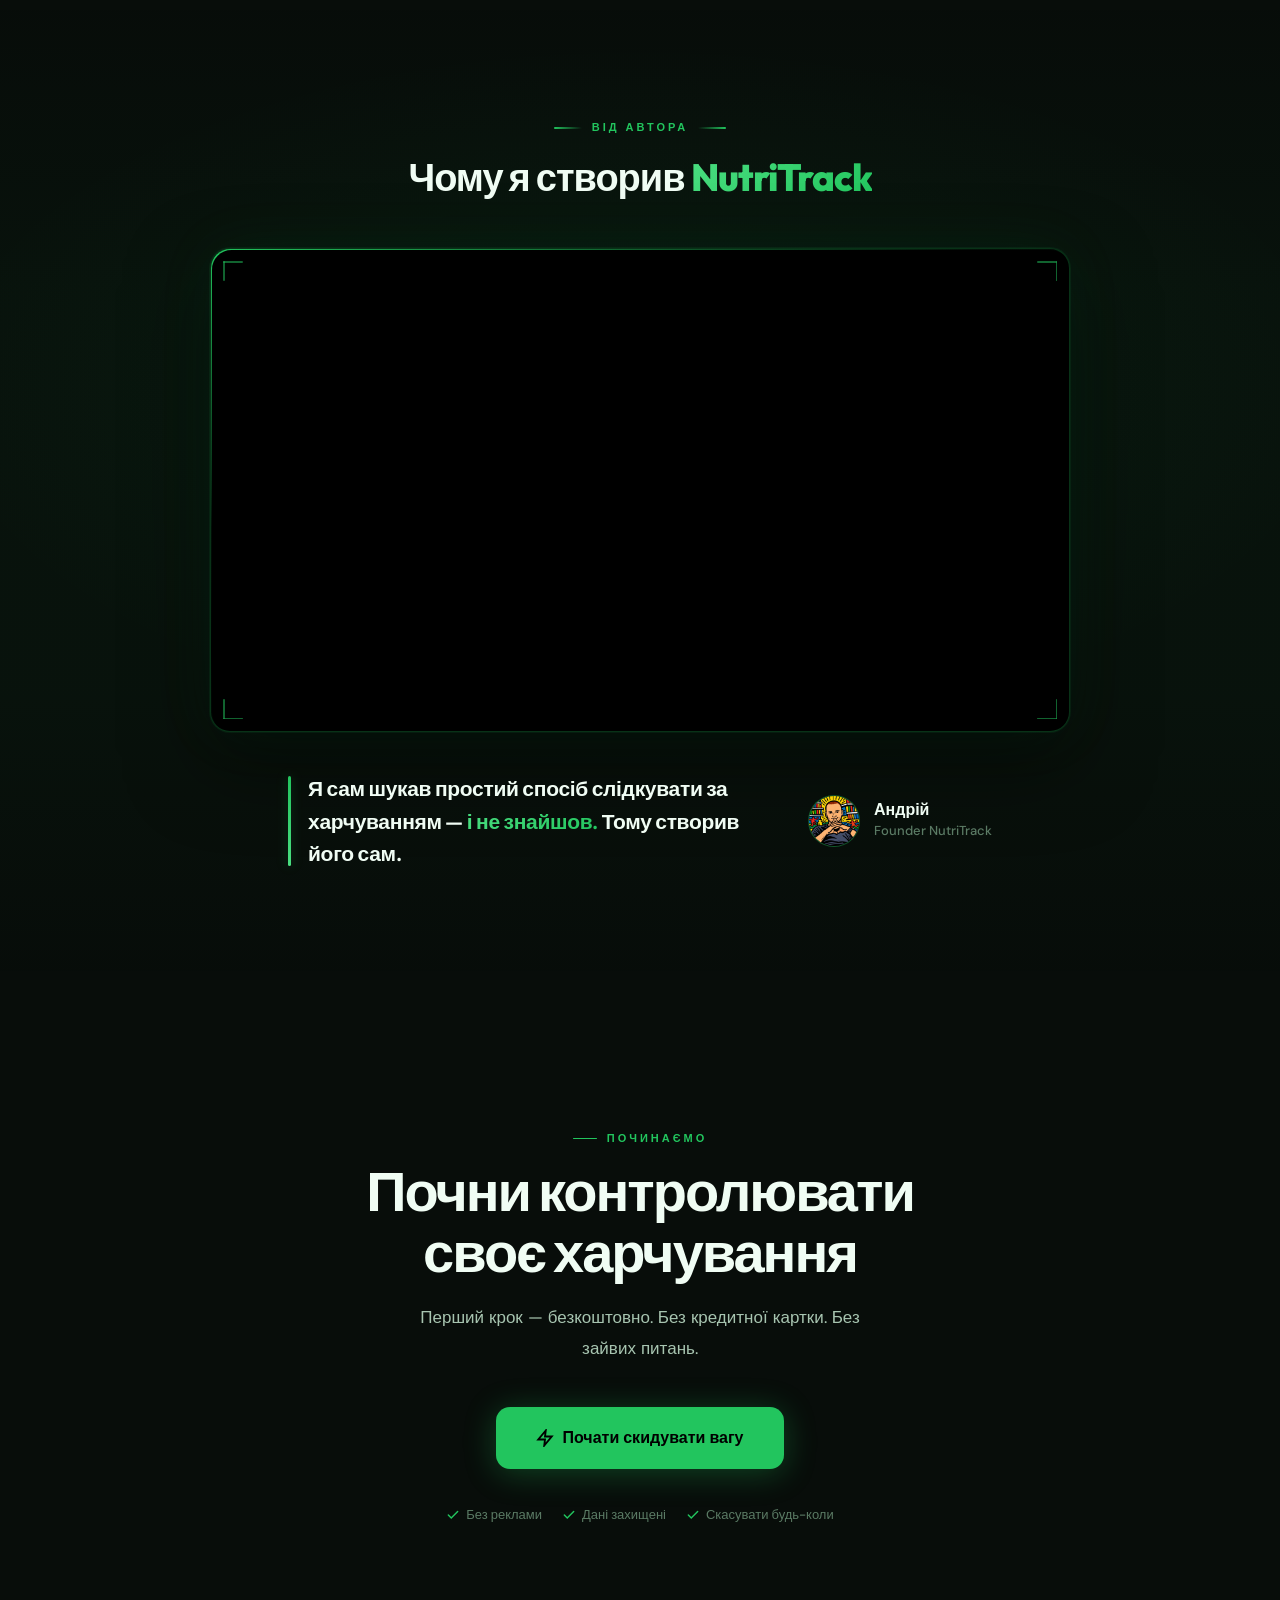
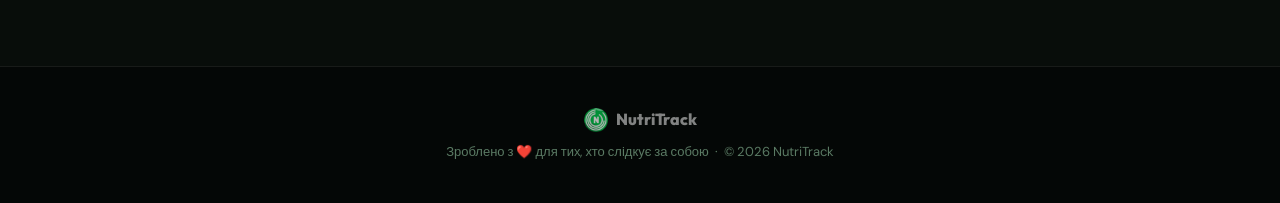
==== commit 6ba090ab: "Optimization" ====
--- a/index.html
+++ b/index.html
@@ -20,1274 +20,8 @@
   <link rel="preconnect" href="https://fonts.gstatic.com" crossorigin />
   <link href="https://fonts.googleapis.com/css2?family=Outfit:wght@400;500;600;700;800;900&family=DM+Sans:ital,opsz,wght@0,9..40,400;0,9..40,500;0,9..40,600;0,9..40,700;1,9..40,400&display=swap" rel="stylesheet" />
 
-  <style>
-    *, *::before, *::after { box-sizing: border-box; margin: 0; padding: 0; }
-
-    :root {
-      --g50:  #f0fdf4;
-      --g100: #dcfce7;
-      --g200: #bbf7d0;
-      --g300: #86efac;
-      --g400: #4ade80;
-      --g500: #22c55e;
-      --g600: #16a34a;
-      --g700: #15803d;
-      --bg:   #080d0a;
-      --bg2:  #0d1410;
-      --bg3:  #111a14;
-      --surf: rgba(255,255,255,0.04);
-      --surf2:rgba(255,255,255,0.07);
-      --brd:  rgba(255,255,255,0.08);
-      --brd2: rgba(34,197,94,0.25);
-      --t1:   #f0fdf4;
-      --t2:   #a7c4b0;
-      --t3:   #5a7a64;
-      --r:    18px;
-    }
-
-    html { scroll-behavior: smooth; }
-
-    body {
-      font-family: 'DM Sans', sans-serif;
-      background: var(--bg);
-      color: var(--t1);
-      line-height: 1.6;
-      overflow-x: hidden;
-      -webkit-font-smoothing: antialiased;
-    }
-
-    /* ── CANVAS PARTICLES ── */
-    #particles-canvas {
-      position: fixed;
-      inset: 0;
-      z-index: 0;
-      pointer-events: none;
-      opacity: 0.45;
-    }
-
-    /* ── NOISE ── */
-    body::after {
-      content: '';
-      position: fixed;
-      inset: 0;
-      pointer-events: none;
-      z-index: 1;
-      opacity: 0.03;
-      background-image: url("image/svg+xml,%3Csvg viewBox='0 0 256 256' xmlns='http://www.w3.org/2000/svg'%3E%3Cfilter id='n'%3E%3CfeTurbulence type='fractalNoise' baseFrequency='0.85' numOctaves='4' stitchTiles='stitch'/%3E%3C/filter%3E%3Crect width='100%25' height='100%25' filter='url(%23n)'/%3E%3C/svg%3E");
-      background-size: 200px;
-    }
-
-    /* ── GLOW BG ── */
-    .glow-orb {
-      position: fixed;
-      border-radius: 50%;
-      pointer-events: none;
-      filter: blur(120px);
-      z-index: 0;
-    }
-    .glow-orb-1 {
-      width: 600px; height: 600px;
-      top: -200px; left: -100px;
-      background: radial-gradient(circle, rgba(34,197,94,0.12) 0%, transparent 70%);
-    }
-    .glow-orb-2 {
-      width: 500px; height: 500px;
-      bottom: 10%; right: -100px;
-      background: radial-gradient(circle, rgba(34,197,94,0.08) 0%, transparent 70%);
-    }
-
-    /* ── NAV ── */
-    nav {
-      position: fixed; top: 0; left: 0; right: 0; z-index: 100;
-      padding: 0 40px;
-      display: flex; align-items: center; justify-content: space-between;
-      height: 68px;
-      transition: all 0.4s;
-    }
-    nav.scrolled {
-      background: rgba(8,13,10,0.8);
-      backdrop-filter: blur(24px) saturate(1.5);
-      -webkit-backdrop-filter: blur(24px) saturate(1.5);
-      border-bottom: 1px solid var(--brd);
-    }
-    .nav-logo {
-      font-family: 'Outfit', sans-serif;
-      font-weight: 800; font-size: 20px;
-      color: var(--g400);
-      display: flex; align-items: center; gap: 10px;
-      text-decoration: none;
-      position: relative; z-index: 1;
-    }
-    .nav-logo img { width: 32px; height: 32px; border-radius: 9px; }
-    .nav-links {
-      display: flex; align-items: center; gap: 32px;
-      position: relative; z-index: 1;
-    }
-    .nav-link {
-      font-size: 14px; font-weight: 500; color: var(--t2);
-      text-decoration: none; transition: color 0.2s;
-    }
-    .nav-link:hover { color: var(--t1); }
-    .nav-cta {
-      background: var(--g500);
-      color: #000;
-      border: none; border-radius: 10px;
-      padding: 9px 22px;
-      font-family: 'DM Sans', sans-serif;
-      font-size: 14px; font-weight: 700;
-      cursor: pointer; text-decoration: none;
-      transition: all 0.2s;
-      box-shadow: 0 0 20px rgba(34,197,94,0.3);
-    }
-    .nav-cta:hover {
-      background: var(--g400);
-      box-shadow: 0 0 32px rgba(34,197,94,0.5);
-      transform: translateY(-1px);
-    }
-    .lang-toggle {
-      display: flex; align-items: center;
-      background: var(--surf2);
-      border: 1px solid var(--brd);
-      border-radius: 8px;
-      overflow: hidden;
-      font-family: 'DM Sans', sans-serif;
-      font-size: 13px; font-weight: 600;
-    }
-    .lang-toggle a {
-      padding: 5px 10px;
-      color: var(--t3);
-      text-decoration: none;
-      transition: all 0.2s;
-      line-height: 1;
-    }
-    .lang-toggle a:hover { color: var(--t2); }
-    .lang-toggle a.active {
-      background: var(--g500);
-      color: #000;
-    }
-    @media (max-width: 700px) {
-      nav { padding: 0 20px; }
-      .nav-link { display: none; }
-    }
-
-    /* ── HERO ── */
-    .hero {
-      min-height: 100vh;
-      display: grid;
-      grid-template-columns: 1fr 1fr;
-      gap: 60px;
-      align-items: center;
-      max-width: 1200px;
-      margin: 0 auto;
-      padding: 120px 40px 80px;
-      position: relative;
-      z-index: 2;
-    }
-
-    .hero-badge {
-      display: inline-flex; align-items: center; gap: 8px;
-      background: rgba(34,197,94,0.1);
-      border: 1px solid rgba(34,197,94,0.25);
-      border-radius: 100px; padding: 6px 16px;
-      font-size: 12px; font-weight: 700;
-      color: var(--g400);
-      margin-bottom: 28px;
-      letter-spacing: 0.5px;
-    }
-    .badge-dot {
-      width: 7px; height: 7px; border-radius: 50%;
-      background: var(--g500);
-      animation: pulse-dot 2s infinite;
-    }
-    @keyframes pulse-dot {
-      0%,100% { box-shadow: 0 0 0 0 rgba(34,197,94,0.4); }
-      50%      { box-shadow: 0 0 0 6px rgba(34,197,94,0); }
-    }
-
-    .hero h1 {
-      font-family: 'Outfit', sans-serif;
-      font-weight: 900;
-      font-size: clamp(40px, 5vw, 68px);
-      line-height: 1.02;
-      letter-spacing: -2.5px;
-      color: var(--t1);
-      margin-bottom: 24px;
-    }
-    .hero h1 .accent {
-      background: linear-gradient(135deg, var(--g400) 0%, var(--g500) 50%, #a3e635 100%);
-      -webkit-background-clip: text;
-      -webkit-text-fill-color: transparent;
-      background-clip: text;
-    }
-
-    .hero-desc {
-      font-size: clamp(16px, 1.8vw, 18px);
-      color: var(--t2);
-      max-width: 440px;
-      margin-bottom: 40px;
-      line-height: 1.8;
-    }
-
-    .hero-btns {
-      display: flex; gap: 12px; flex-wrap: wrap;
-      margin-bottom: 48px;
-    }
-    .btn-primary {
-      background: var(--g500);
-      color: #000;
-      border: none; border-radius: 14px;
-      padding: 16px 32px;
-      font-family: 'DM Sans', sans-serif;
-      font-size: 15px; font-weight: 700;
-      cursor: pointer; text-decoration: none;
-      transition: all 0.25s cubic-bezier(0.16,1,0.3,1);
-      box-shadow: 0 4px 32px rgba(34,197,94,0.3);
-      display: inline-flex; align-items: center; gap: 8px;
-      position: relative; overflow: hidden;
-    }
-    .btn-primary::before {
-      content: '';
-      position: absolute; inset: 0;
-      background: linear-gradient(135deg, rgba(255,255,255,0.2), transparent);
-      opacity: 0;
-      transition: opacity 0.25s;
-    }
-    .btn-primary:hover { transform: translateY(-3px); box-shadow: 0 12px 48px rgba(34,197,94,0.4); }
-    .btn-primary:hover::before { opacity: 1; }
-
-    .btn-ghost {
-      background: var(--surf);
-      color: var(--t2);
-      border: 1px solid var(--brd);
-      border-radius: 14px;
-      padding: 15px 28px;
-      font-family: 'DM Sans', sans-serif;
-      font-size: 15px; font-weight: 600;
-      cursor: pointer; text-decoration: none;
-      transition: all 0.25s;
-      backdrop-filter: blur(8px);
-    }
-    .btn-ghost:hover {
-      border-color: var(--brd2);
-      color: var(--t1);
-      background: rgba(34,197,94,0.07);
-    }
-
-    /* ── LIVE COUNTER ── */
-    .hero-live {
-      display: flex; align-items: center; gap: 20px;
-      flex-wrap: wrap;
-    }
-    .live-counter {
-      display: flex; align-items: center; gap: 12px;
-      background: var(--surf);
-      border: 1px solid var(--brd);
-      border-radius: 14px;
-      padding: 12px 20px;
-      backdrop-filter: blur(12px);
-    }
-    .live-counter-ring {
-      width: 40px; height: 40px;
-      position: relative; flex-shrink: 0;
-    }
-    .live-counter-ring svg {
-      transform: rotate(-90deg);
-      width: 40px; height: 40px;
-    }
-    .live-counter-ring circle {
-      fill: none;
-      stroke-width: 3;
-      stroke-linecap: round;
-    }
-    .ring-bg { stroke: rgba(34,197,94,0.15); }
-    .ring-fill {
-      stroke: var(--g500);
-      stroke-dasharray: 100;
-      stroke-dashoffset: 35;
-      transition: stroke-dashoffset 1.5s cubic-bezier(0.16,1,0.3,1);
-      filter: drop-shadow(0 0 4px rgba(34,197,94,0.6));
-    }
-    .live-counter-info {}
-    .live-counter-val {
-      font-family: 'Outfit', sans-serif;
-      font-weight: 800; font-size: 18px;
-      color: var(--t1);
-      line-height: 1;
-    }
-    .live-counter-label {
-      font-size: 11px; color: var(--t3); font-weight: 500;
-      margin-top: 2px;
-    }
-    .live-pill {
-      display: flex; align-items: center; gap: 6px;
-      font-size: 12px; color: var(--t2); font-weight: 500;
-    }
-    .live-pill svg { color: var(--g500); }
-
-    /* ── HERO VISUAL ── */
-    .hero-visual {
-      display: flex; align-items: center; justify-content: center;
-      position: relative;
-      padding-top: 50px;
-    }
-    .tilt-wrapper {
-      width: 100%;
-      max-width: 480px;
-      transform-style: preserve-3d;
-      transition: transform 0.1s linear;
-      cursor: default;
-      position: relative;
-      z-index: 2;
-    }
-    .tilt-wrapper img {
-      width: 100%;
-      height: auto;
-      display: block;
-      filter: drop-shadow(0 40px 80px rgba(0,0,0,0.6)) drop-shadow(0 0 60px rgba(34,197,94,0.12));
-      border-radius: 0;
-    }
-    .hero-logo-anim {
-      position: absolute;
-      width: 340px;
-      height: 340px;
-      top: 50%;
-      left: 50%;
-      transform: translate(0%, -50%);
-      z-index: 0;
-      opacity: 0.9;
-      pointer-events: none;
-      filter: drop-shadow(0 0 18px rgba(34,197,94,0.7))
-              drop-shadow(0 0 48px rgba(34,197,94,0.35))
-              drop-shadow(0 0 90px rgba(34,197,94,0.15));
-    }
-    @media (max-width: 900px) {
-      .hero-logo-anim { width: 220px; height: 220px; }
-    }
-
-    /* floating badges */
-    .float-badge {
-      position: absolute;
-      background: rgba(13,20,16,0.9);
-      border: 1px solid var(--brd2);
-      border-radius: 12px;
-      padding: 10px 16px;
-      backdrop-filter: blur(16px);
-      display: flex; align-items: center; gap: 8px;
-      font-size: 12px; font-weight: 600; color: var(--t1);
-      white-space: nowrap;
-      z-index: 3;
-    }
-    .float-badge-dot { width: 8px; height: 8px; border-radius: 50%; background: var(--g500); flex-shrink: 0; }
-    .float-badge-1 { top: 12%; left: -8%; animation: float1 6s ease-in-out infinite; }
-    .float-badge-2 { bottom: 18%; right: -6%; animation: float2 7s ease-in-out infinite; }
-    .float-badge-3 { top: 55%; left: -10%; animation: float3 5.5s ease-in-out infinite; }
-
-    @keyframes float1 { 0%,100%{transform:translateY(0px)} 50%{transform:translateY(-12px)} }
-    @keyframes float2 { 0%,100%{transform:translateY(0px)} 50%{transform:translateY(10px)} }
-    @keyframes float3 { 0%,100%{transform:translateY(0px)} 50%{transform:translateY(-8px)} }
-
-    @media (max-width: 900px) {
-      .hero {
-        grid-template-columns: 1fr;
-        padding: 110px 24px 60px;
-        text-align: center;
-        gap: 56px;
-      }
-      .hero-desc { margin-left: auto; margin-right: auto; }
-      .hero-btns { justify-content: center; }
-      .hero-live { justify-content: center; }
-      .tilt-wrapper { max-width: 340px; }
-      .float-badge-1 { left: 0; }
-      .float-badge-2 { right: 0; }
-      .float-badge-3 { display: none; }
-    }
-
-    /* ── REVEAL ── */
-    .reveal {
-      opacity: 0;
-      transform: translateY(28px);
-      transition: opacity 0.7s cubic-bezier(0.16,1,0.3,1), transform 0.7s cubic-bezier(0.16,1,0.3,1);
-    }
-    .reveal.visible { opacity: 1; transform: translateY(0); }
-    .d1 { transition-delay: 0.08s; }
-    .d2 { transition-delay: 0.16s; }
-    .d3 { transition-delay: 0.24s; }
-    .d4 { transition-delay: 0.32s; }
-    .d5 { transition-delay: 0.40s; }
-
-    /* ── MARQUEE ── */
-    .marquee-section {
-      position: relative; z-index: 2;
-      padding: 32px 0;
-      overflow: hidden;
-      border-top: 1px solid var(--brd);
-      border-bottom: 1px solid var(--brd);
-    }
-    .marquee-track {
-      display: flex; gap: 48px;
-      width: max-content;
-      animation: marquee 22s linear infinite;
-    }
-    .marquee-track:hover { animation-play-state: paused; }
-    @keyframes marquee { from{transform:translateX(0)} to{transform:translateX(-50%)} }
-    .marquee-item {
-      display: flex; align-items: center; gap: 10px;
-      font-size: 14px; font-weight: 600;
-      color: var(--t3);
-      white-space: nowrap;
-    }
-    .marquee-item svg { color: var(--g600); flex-shrink: 0; }
-    .marquee-section::before,
-    .marquee-section::after {
-      content: '';
-      position: absolute;
-      top: 0; bottom: 0; width: 80px;
-      z-index: 2; pointer-events: none;
-    }
-    .marquee-section::before { left: 0; background: linear-gradient(90deg, var(--bg), transparent); }
-    .marquee-section::after { right: 0; background: linear-gradient(270deg, var(--bg), transparent); }
-
-    /* ── SECTIONS ── */
-    .section {
-      padding: 100px 24px;
-      position: relative; z-index: 2;
-    }
-    .section-inner { max-width: 1080px; margin: 0 auto; }
-    .eyebrow {
-      font-size: 11px; font-weight: 800; letter-spacing: 3px;
-      text-transform: uppercase; color: var(--g500);
-      margin-bottom: 14px;
-      display: flex; align-items: center; gap: 10px;
-    }
-    .eyebrow::before {
-      content: '';
-      display: block;
-      width: 24px; height: 1.5px;
-      background: var(--g500);
-      border-radius: 2px;
-    }
-    .section-title {
-      font-family: 'Outfit', sans-serif;
-      font-weight: 900;
-      font-size: clamp(28px, 4.5vw, 48px);
-      line-height: 1.08;
-      letter-spacing: -1.5px;
-      color: var(--t1);
-      margin-bottom: 16px;
-    }
-    .section-desc {
-      font-size: 17px; color: var(--t2); max-width: 480px; line-height: 1.8;
-    }
-
-    /* ── FEATURES BENTO ── */
-    .bento-grid {
-      display: grid;
-      grid-template-columns: repeat(3, 1fr);
-      grid-template-rows: auto auto;
-      gap: 16px;
-      margin-top: 56px;
-    }
-    .bento-card {
-      background: var(--surf);
-      border: 1px solid var(--brd);
-      border-radius: 20px;
-      padding: 32px 28px;
-      position: relative; overflow: hidden;
-      transition: all 0.4s cubic-bezier(0.16,1,0.3,1);
-      cursor: default;
-    }
-    .bento-card::before {
-      content: '';
-      position: absolute; inset: 0;
-      background: radial-gradient(circle at 50% 0%, rgba(34,197,94,0.06) 0%, transparent 60%);
-      opacity: 0;
-      transition: opacity 0.4s;
-    }
-    .bento-card:hover {
-      border-color: var(--brd2);
-      transform: translateY(-4px);
-      box-shadow: 0 24px 64px rgba(0,0,0,0.4), 0 0 0 1px rgba(34,197,94,0.1);
-    }
-    .bento-card:hover::before { opacity: 1; }
-
-    /* wide card */
-    .bento-wide { grid-column: span 2; }
-
-    .bento-icon {
-      width: 48px; height: 48px; border-radius: 12px;
-      background: rgba(34,197,94,0.1);
-      color: var(--g500);
-      display: flex; align-items: center; justify-content: center;
-      margin-bottom: 20px;
-      transition: all 0.35s cubic-bezier(0.16,1,0.3,1);
-    }
-    .bento-card:hover .bento-icon {
-      background: var(--g500);
-      color: #000;
-      box-shadow: 0 8px 24px rgba(34,197,94,0.35);
-      transform: scale(1.1) rotate(-4deg);
-    }
-    .bento-title {
-      font-family: 'Outfit', sans-serif;
-      font-weight: 700; font-size: 17px;
-      color: var(--t1); margin-bottom: 8px;
-    }
-    .bento-desc { font-size: 14px; color: var(--t2); line-height: 1.75; }
-
-    /* AI card special — highlighted */
-    .bento-ai {
-      background: linear-gradient(135deg, rgba(34,197,94,0.1) 0%, rgba(34,197,94,0.04) 50%, rgba(34,197,94,0.08) 100%);
-      border-color: rgba(34,197,94,0.35);
-      position: relative;
-      box-shadow:
-        0 0 40px rgba(34,197,94,0.08),
-        0 0 80px rgba(34,197,94,0.04),
-        inset 0 1px 0 rgba(34,197,94,0.15);
-    }
-    .bento-ai::after {
-      content: '';
-      position: absolute;
-      inset: -1px;
-      border-radius: 21px;
-      padding: 1.5px;
-      background: linear-gradient(135deg, var(--g500), rgba(34,197,94,0.1) 30%, rgba(163,230,53,0.15) 70%, var(--g400));
-      -webkit-mask: linear-gradient(#fff 0 0) content-box, linear-gradient(#fff 0 0);
-      mask: linear-gradient(#fff 0 0) content-box, linear-gradient(#fff 0 0);
-      -webkit-mask-composite: xor;
-      mask-composite: exclude;
-      pointer-events: none;
-      animation: ai-border-rotate 6s linear infinite;
-    }
-    @keyframes ai-border-rotate {
-      0%   { background: linear-gradient(0deg, var(--g500), rgba(34,197,94,0.05) 30%, rgba(163,230,53,0.15) 70%, var(--g400)); }
-      25%  { background: linear-gradient(90deg, var(--g500), rgba(34,197,94,0.05) 30%, rgba(163,230,53,0.15) 70%, var(--g400)); }
-      50%  { background: linear-gradient(180deg, var(--g500), rgba(34,197,94,0.05) 30%, rgba(163,230,53,0.15) 70%, var(--g400)); }
-      75%  { background: linear-gradient(270deg, var(--g500), rgba(34,197,94,0.05) 30%, rgba(163,230,53,0.15) 70%, var(--g400)); }
-      100% { background: linear-gradient(360deg, var(--g500), rgba(34,197,94,0.05) 30%, rgba(163,230,53,0.15) 70%, var(--g400)); }
-    }
-    .bento-ai:hover {
-      box-shadow:
-        0 0 60px rgba(34,197,94,0.15),
-        0 24px 64px rgba(0,0,0,0.4),
-        0 0 0 1px rgba(34,197,94,0.2),
-        inset 0 1px 0 rgba(34,197,94,0.2);
-    }
-    .ai-tag {
-      display: inline-flex; align-items: center; gap: 5px;
-      background: linear-gradient(135deg, rgba(34,197,94,0.25), rgba(163,230,53,0.15));
-      color: var(--g400);
-      font-size: 11px; font-weight: 800; letter-spacing: 1px;
-      text-transform: uppercase;
-      border-radius: 6px; padding: 4px 12px;
-      margin-bottom: 14px;
-      box-shadow: 0 0 16px rgba(34,197,94,0.2);
-      animation: ai-tag-pulse 3s ease-in-out infinite;
-    }
-    @keyframes ai-tag-pulse {
-      0%, 100% { box-shadow: 0 0 16px rgba(34,197,94,0.2); }
-      50% { box-shadow: 0 0 24px rgba(34,197,94,0.35); }
-    }
-
-    .bento-demo {
-      margin-top: 18px;
-      background: rgba(0,0,0,0.3);
-      border: 1px solid var(--brd);
-      border-radius: 12px;
-      padding: 14px 16px;
-      display: flex; align-items: center; gap: 10px;
-    }
-    .bento-demo-text { font-size: 13px; color: var(--t3); font-style: italic; flex: 1; }
-    .bento-demo-result {
-      font-family: 'Outfit', sans-serif;
-      font-size: 15px; font-weight: 800;
-      color: var(--g400);
-      white-space: nowrap;
-    }
-
-    @media (max-width: 768px) {
-      .bento-grid { grid-template-columns: 1fr; }
-      .bento-wide { grid-column: span 1; }
-    }
-
-    /* ── HOW IT WORKS ── */
-    .how-section { background: var(--bg2); }
-    .steps-row {
-      display: grid;
-      grid-template-columns: repeat(3, 1fr);
-      gap: 0;
-      margin-top: 64px;
-      position: relative;
-    }
-    .steps-row::after {
-      content: '';
-      position: absolute;
-      top: 32px; left: 15%; right: 15%;
-      height: 1px;
-      background: linear-gradient(90deg, transparent, var(--brd2), var(--brd2), transparent);
-    }
-    .step {
-      text-align: center;
-      padding: 0 28px;
-      position: relative; z-index: 1;
-    }
-    .step-num-wrap {
-      width: 64px; height: 64px;
-      border-radius: 50%;
-      border: 1px solid var(--brd2);
-      background: var(--bg);
-      display: flex; align-items: center; justify-content: center;
-      margin: 0 auto 28px;
-      transition: all 0.4s cubic-bezier(0.16,1,0.3,1);
-      position: relative;
-    }
-    .step:hover .step-num-wrap {
-      background: rgba(34,197,94,0.1);
-      border-color: var(--g500);
-      box-shadow: 0 0 32px rgba(34,197,94,0.2);
-      transform: scale(1.1);
-    }
-    .step-num {
-      font-family: 'Outfit', sans-serif;
-      font-weight: 900; font-size: 22px;
-      color: var(--g500);
-    }
-    .step-title {
-      font-family: 'Outfit', sans-serif;
-      font-weight: 700; font-size: 18px;
-      color: var(--t1); margin-bottom: 10px;
-    }
-    .step-desc { font-size: 14px; color: var(--t2); line-height: 1.75; }
-    @media (max-width: 700px) {
-      .steps-row { grid-template-columns: 1fr; gap: 48px; }
-      .steps-row::after { display: none; }
-    }
-
-    /* ── STATS ── */
-    .stats-section { background: var(--bg3); }
-    .stats-grid {
-      display: grid;
-      grid-template-columns: repeat(3, 1fr);
-      gap: 16px;
-      margin-top: 56px;
-    }
-    .stat-card {
-      background: var(--surf);
-      border: 1px solid var(--brd);
-      border-radius: 20px;
-      padding: 36px 28px;
-      text-align: center;
-      transition: all 0.35s cubic-bezier(0.16,1,0.3,1);
-      position: relative; overflow: hidden;
-    }
-    .stat-card::before {
-      content: '';
-      position: absolute;
-      top: 0; left: 50%; transform: translateX(-50%);
-      width: 60%; height: 1px;
-      background: linear-gradient(90deg, transparent, var(--g500), transparent);
-      opacity: 0;
-      transition: opacity 0.35s;
-    }
-    .stat-card:hover { transform: translateY(-4px); border-color: var(--brd2); }
-    .stat-card:hover::before { opacity: 1; }
-    .stat-num {
-      font-family: 'Outfit', sans-serif;
-      font-weight: 900; font-size: 52px;
-      line-height: 1;
-      background: linear-gradient(135deg, var(--g400), var(--g500));
-      -webkit-background-clip: text;
-      -webkit-text-fill-color: transparent;
-      background-clip: text;
-      margin-bottom: 10px;
-    }
-    .stat-label { font-size: 15px; color: var(--t2); font-weight: 500; }
-    @media (max-width: 700px) {
-      .stats-grid { grid-template-columns: 1fr 1fr; }
-    }
-
-    /* ── PLATFORM CARDS ── */
-    .platform-cards {
-      display: grid;
-      grid-template-columns: repeat(4, 1fr);
-      gap: 16px;
-      margin-top: 56px;
-    }
-    .platform-card {
-      background: var(--surf);
-      border: 1px solid var(--brd);
-      border-radius: 20px;
-      padding: 28px 24px;
-      position: relative; overflow: hidden;
-      transition: all 0.35s cubic-bezier(0.16,1,0.3,1);
-    }
-    .platform-card:hover {
-      transform: translateY(-4px);
-      box-shadow: 0 24px 56px rgba(0,0,0,0.4);
-    }
-    .platform-ready {
-      border-color: rgba(34,197,94,0.15);
-    }
-    .platform-ready:hover {
-      border-color: rgba(34,197,94,0.35);
-    }
-    .platform-wip {
-      border-color: rgba(251,191,36,0.15);
-      background: rgba(251,191,36,0.03);
-    }
-    .platform-wip:hover {
-      border-color: rgba(251,191,36,0.3);
-    }
-    .platform-status {
-      display: flex; align-items: center; gap: 7px;
-      font-size: 11px; font-weight: 700;
-      letter-spacing: 0.5px;
-      margin-bottom: 20px;
-    }
-    .status-dot {
-      width: 7px; height: 7px; border-radius: 50%; flex-shrink: 0;
-    }
-    .status-live {
-      background: var(--g500);
-      box-shadow: 0 0 0 3px rgba(34,197,94,0.2);
-      animation: pulse-dot 2s infinite;
-    }
-    .platform-ready .platform-status { color: var(--g400); }
-    .status-wip {
-      background: #fbbf24;
-      box-shadow: 0 0 0 3px rgba(251,191,36,0.2);
-    }
-    .platform-wip .platform-status { color: #fbbf24; }
-    .platform-icon {
-      width: 52px; height: 52px; border-radius: 14px;
-      background: rgba(34,197,94,0.1);
-      color: var(--g500);
-      display: flex; align-items: center; justify-content: center;
-      margin-bottom: 16px;
-      transition: all 0.3s;
-    }
-    .platform-icon-muted {
-      background: rgba(251,191,36,0.08);
-      color: #fbbf24;
-    }
-    .platform-card:hover .platform-icon:not(.platform-icon-muted) {
-      background: var(--g500);
-      color: #000;
-    }
-    .platform-name {
-      font-family: 'Outfit', sans-serif;
-      font-weight: 700; font-size: 17px;
-      color: var(--t1); margin-bottom: 8px;
-      display: flex; align-items: center; gap: 8px;
-    }
-    .wip-badge {
-      font-size: 10px; font-weight: 800; letter-spacing: 0.5px;
-      background: rgba(251,191,36,0.15); color: #fbbf24;
-      border-radius: 5px; padding: 2px 7px;
-    }
-    .platform-desc {
-      font-size: 13px; color: var(--t2); line-height: 1.7;
-      margin-bottom: 18px;
-    }
-    .platform-steps { display: flex; flex-direction: column; gap: 8px; }
-    .pstep {
-      display: flex; align-items: center; gap: 10px;
-      font-size: 12px; color: var(--t2);
-    }
-    .pstep-n {
-      width: 20px; height: 20px; border-radius: 50%;
-      background: rgba(34,197,94,0.1); color: var(--g500);
-      font-size: 10px; font-weight: 800;
-      display: flex; align-items: center; justify-content: center;
-      flex-shrink: 0;
-    }
-    .platform-features { display: flex; flex-direction: column; gap: 8px; margin-bottom: 20px; }
-    .wip-feature {
-      display: flex; align-items: center; gap: 8px;
-      font-size: 12px; color: rgba(251,191,36,0.7);
-    }
-    .wip-feature svg { flex-shrink: 0; color: #fbbf24; }
-    .wip-notify { margin-top: 4px; }
-    .wip-notify-btn {
-      display: inline-block;
-      background: rgba(251,191,36,0.1);
-      border: 1px solid rgba(251,191,36,0.25);
-      color: #fbbf24;
-      font-size: 12px; font-weight: 700;
-      border-radius: 8px; padding: 8px 14px;
-      text-decoration: none;
-      transition: all 0.2s;
-    }
-    .wip-notify-btn:hover {
-      background: rgba(251,191,36,0.18);
-      border-color: rgba(251,191,36,0.5);
-    }
-    @media (max-width: 900px) {
-      .platform-cards { grid-template-columns: repeat(2, 1fr); }
-    }
-    @media (max-width: 560px) {
-      .platform-cards { grid-template-columns: 1fr; }
-    }
-
-    /* ── INSTALL ── */
-    .install-grid {
-      display: grid;
-      grid-template-columns: repeat(2, 1fr);
-      gap: 20px;
-      margin-top: 56px;
-    }
-    .install-card {
-      background: var(--surf);
-      border: 1px solid var(--brd);
-      border-radius: 20px;
-      padding: 36px 32px;
-      transition: all 0.35s cubic-bezier(0.16,1,0.3,1);
-      position: relative; overflow: hidden;
-    }
-    .install-card::after {
-      content: '';
-      position: absolute;
-      bottom: 0; left: 0; right: 0; height: 3px;
-      background: linear-gradient(90deg, var(--g600), var(--g500), var(--g400));
-      opacity: 0;
-      transition: opacity 0.35s;
-    }
-    .install-card:hover {
-      border-color: var(--brd2);
-      transform: translateY(-4px);
-      box-shadow: 0 24px 56px rgba(0,0,0,0.4);
-    }
-    .install-card:hover::after { opacity: 1; }
-
-    .install-os {
-      font-family: 'Outfit', sans-serif;
-      font-weight: 700; font-size: 17px;
-      color: var(--t1); margin-bottom: 28px;
-      display: flex; align-items: center; gap: 12px;
-    }
-    .install-os-icon {
-      width: 44px; height: 44px; border-radius: 12px;
-      background: rgba(34,197,94,0.1); color: var(--g500);
-      display: flex; align-items: center; justify-content: center;
-      transition: all 0.3s;
-    }
-    .install-card:hover .install-os-icon {
-      background: var(--g500);
-      color: #000;
-    }
-    .install-steps { list-style: none; display: flex; flex-direction: column; gap: 14px; }
-    .install-step {
-      display: flex; align-items: flex-start; gap: 12px;
-      font-size: 14px; color: var(--t2); line-height: 1.65;
-    }
-    .install-step-num {
-      width: 24px; height: 24px; border-radius: 50%;
-      background: rgba(34,197,94,0.1); color: var(--g500);
-      font-size: 11px; font-weight: 800;
-      display: flex; align-items: center; justify-content: center;
-      flex-shrink: 0; margin-top: 1px;
-    }
-    @media (max-width: 700px) { .install-grid { grid-template-columns: 1fr; } }
-
-    /* ── AUTHOR VIDEO ── */
-    .author-section {
-      padding: 120px 24px;
-      position: relative;
-      z-index: 2;
-      overflow: hidden;
-    }
-    .author-section::before {
-      content: '';
-      position: absolute;
-      inset: 0;
-      background:
-        radial-gradient(ellipse 80% 50% at 50% 40%, rgba(34,197,94,0.06) 0%, transparent 70%),
-        linear-gradient(180deg, transparent 0%, rgba(34,197,94,0.03) 30%, rgba(34,197,94,0.03) 70%, transparent 100%);
-      pointer-events: none;
-    }
-    .author-inner {
-      max-width: 860px;
-      margin: 0 auto;
-      position: relative;
-    }
-    .author-header {
-      text-align: center;
-      margin-bottom: 48px;
-    }
-    .author-label {
-      display: inline-flex;
-      align-items: center;
-      gap: 10px;
-      font-size: 11px;
-      font-weight: 800;
-      letter-spacing: 3px;
-      text-transform: uppercase;
-      color: var(--g500);
-      margin-bottom: 18px;
-    }
-    .author-label::before,
-    .author-label::after {
-      content: '';
-      display: block;
-      width: 28px;
-      height: 1.5px;
-      background: linear-gradient(90deg, var(--g500), transparent);
-      border-radius: 2px;
-    }
-    .author-label::after {
-      background: linear-gradient(90deg, transparent, var(--g500));
-    }
-    .author-heading {
-      font-family: 'Outfit', sans-serif;
-      font-weight: 800;
-      font-size: clamp(24px, 4vw, 38px);
-      line-height: 1.2;
-      color: var(--t1);
-      letter-spacing: -1px;
-    }
-    .author-heading em {
-      font-style: normal;
-      background: linear-gradient(135deg, var(--g400), var(--g500));
-      -webkit-background-clip: text;
-      -webkit-text-fill-color: transparent;
-      background-clip: text;
-    }
-
-    /* video cinema frame */
-    .author-cinema {
-      position: relative;
-    }
-    .author-video-glow {
-      position: absolute;
-      width: 600px;
-      height: 400px;
-      top: 50%;
-      left: 50%;
-      transform: translate(-50%, -50%);
-      background: radial-gradient(circle, rgba(34,197,94,0.14) 0%, transparent 65%);
-      pointer-events: none;
-      z-index: 0;
-    }
-    .author-video-wrap {
-      position: relative;
-      border-radius: 20px;
-      overflow: hidden;
-      aspect-ratio: 16/9;
-      background: #000;
-      z-index: 1;
-      border: 1.5px solid rgba(34,197,94,0.25);
-      box-shadow:
-        0 0 0 1px rgba(34,197,94,0.08),
-        0 0 60px rgba(34,197,94,0.07),
-        0 30px 80px rgba(0,0,0,0.5);
-      transition: box-shadow 0.4s, transform 0.4s cubic-bezier(0.16,1,0.3,1);
-    }
-    .author-video-wrap:hover {
-      box-shadow:
-        0 0 0 1px rgba(34,197,94,0.15),
-        0 0 80px rgba(34,197,94,0.12),
-        0 40px 100px rgba(0,0,0,0.6);
-      transform: translateY(-4px);
-    }
-    .author-video-wrap video {
-      width: 100%;
-      height: 100%;
-      object-fit: cover;
-      display: block;
-    }
-    /* gradient border */
-    .author-video-wrap::before {
-      content: '';
-      position: absolute;
-      inset: -1.5px;
-      border-radius: 21px;
-      padding: 1.5px;
-      background: linear-gradient(160deg, var(--g500), rgba(34,197,94,0.08) 35%, transparent 50%, rgba(34,197,94,0.08) 65%, var(--g400));
-      -webkit-mask: linear-gradient(#fff 0 0) content-box, linear-gradient(#fff 0 0);
-      mask: linear-gradient(#fff 0 0) content-box, linear-gradient(#fff 0 0);
-      -webkit-mask-composite: xor;
-      mask-composite: exclude;
-      pointer-events: none;
-      z-index: 4;
-    }
-
-    /* custom play overlay */
-    .author-play-overlay {
-      position: absolute;
-      inset: 0;
-      z-index: 3;
-      display: flex;
-      flex-direction: column;
-      align-items: center;
-      justify-content: center;
-      gap: 18px;
-      background: linear-gradient(180deg, rgba(0,0,0,0.05) 0%, rgba(0,0,0,0.25) 100%);
-      transition: opacity 0.5s cubic-bezier(0.16,1,0.3,1);
-      cursor: pointer;
-    }
-    .author-play-overlay.is-hidden {
-      opacity: 0;
-      pointer-events: none;
-    }
-    .author-play-btn {
-      width: 80px;
-      height: 80px;
-      border-radius: 50%;
-      background: rgba(34,197,94,0.15);
-      border: 2px solid rgba(34,197,94,0.5);
-      display: flex;
-      align-items: center;
-      justify-content: center;
-      backdrop-filter: blur(12px);
-      -webkit-backdrop-filter: blur(12px);
-      transition: all 0.35s cubic-bezier(0.16,1,0.3,1);
-      position: relative;
-    }
-    .author-play-btn::before {
-      content: '';
-      position: absolute;
-      inset: -8px;
-      border-radius: 50%;
-      border: 1px solid rgba(34,197,94,0.15);
-      animation: play-ring-pulse 2.5s ease-in-out infinite;
-    }
-    @keyframes play-ring-pulse {
-      0%, 100% { transform: scale(1); opacity: 1; }
-      50% { transform: scale(1.15); opacity: 0; }
-    }
-    .author-play-btn svg {
-      color: var(--g400);
-      margin-left: 4px;
-      filter: drop-shadow(0 0 8px rgba(34,197,94,0.5));
-    }
-    .author-video-wrap:hover .author-play-btn {
-      background: rgba(34,197,94,0.25);
-      border-color: var(--g400);
-      transform: scale(1.08);
-      box-shadow: 0 0 40px rgba(34,197,94,0.3);
-    }
-    .author-play-label {
-      font-size: 13px;
-      font-weight: 700;
-      color: rgba(255,255,255,0.8);
-      letter-spacing: 0.5px;
-    }
-    .author-play-duration {
-      font-size: 11px;
-      color: rgba(255,255,255,0.4);
-      font-weight: 500;
-    }
-
-    /* decorative corner marks */
-    .author-corner {
-      position: absolute;
-      width: 20px;
-      height: 20px;
-      z-index: 5;
-      pointer-events: none;
-    }
-    .author-corner::before,
-    .author-corner::after {
-      content: '';
-      position: absolute;
-      background: rgba(34,197,94,0.5);
-      border-radius: 1px;
-    }
-    .author-corner--tl { top: 12px; left: 12px; }
-    .author-corner--tl::before { width: 20px; height: 1.5px; top: 0; left: 0; }
-    .author-corner--tl::after  { width: 1.5px; height: 20px; top: 0; left: 0; }
-    .author-corner--tr { top: 12px; right: 12px; }
-    .author-corner--tr::before { width: 20px; height: 1.5px; top: 0; right: 0; }
-    .author-corner--tr::after  { width: 1.5px; height: 20px; top: 0; right: 0; }
-    .author-corner--bl { bottom: 12px; left: 12px; }
-    .author-corner--bl::before { width: 20px; height: 1.5px; bottom: 0; left: 0; }
-    .author-corner--bl::after  { width: 1.5px; height: 20px; bottom: 0; left: 0; }
-    .author-corner--br { bottom: 12px; right: 12px; }
-    .author-corner--br::before { width: 20px; height: 1.5px; bottom: 0; right: 0; }
-    .author-corner--br::after  { width: 1.5px; height: 20px; bottom: 0; right: 0; }
-
-    /* bottom info */
-    .author-bottom {
-      display: flex;
-      align-items: center;
-      justify-content: center;
-      gap: 40px;
-      margin-top: 40px;
-      flex-wrap: wrap;
-    }
-    .author-quote-block {
-      flex: 1;
-      min-width: 280px;
-      max-width: 480px;
-      position: relative;
-      padding-left: 20px;
-    }
-    .author-quote-block::before {
-      content: '';
-      position: absolute;
-      left: 0;
-      top: 4px;
-      bottom: 4px;
-      width: 3px;
-      border-radius: 3px;
-      background: linear-gradient(180deg, var(--g500), var(--g400));
-      box-shadow: 0 0 12px rgba(34,197,94,0.3);
-    }
-    .author-quote {
-      font-family: 'Outfit', sans-serif;
-      font-weight: 600;
-      font-size: clamp(17px, 2.2vw, 21px);
-      line-height: 1.55;
-      color: var(--t1);
-      letter-spacing: -0.3px;
-    }
-    .author-quote em {
-      font-style: normal;
-      background: linear-gradient(135deg, var(--g400), var(--g500));
-      -webkit-background-clip: text;
-      -webkit-text-fill-color: transparent;
-      background-clip: text;
-    }
-    .author-info {
-      display: flex;
-      align-items: center;
-      gap: 14px;
-      flex-shrink: 0;
-    }
-    .author-avatar {
-      width: 52px;
-      height: 52px;
-      border-radius: 50%;
-      background: linear-gradient(135deg, rgba(34,197,94,0.2), rgba(34,197,94,0.05));
-      border: 1.5px solid rgba(34,197,94,0.3);
-      display: flex;
-      align-items: center;
-      justify-content: center;
-      font-family: 'Outfit', sans-serif;
-      font-weight: 800;
-      font-size: 20px;
-      color: var(--g400);
-    }
-    .author-meta {}
-    .author-name {
-      font-family: 'Outfit', sans-serif;
-      font-weight: 700;
-      font-size: 16px;
-      color: var(--t1);
-      line-height: 1.2;
-    }
-    .author-role {
-      font-size: 13px;
-      color: var(--t3);
-      font-weight: 500;
-      margin-top: 2px;
-    }
-    @media (max-width: 700px) {
-      .author-bottom { flex-direction: column; gap: 28px; align-items: flex-start; }
-      .author-play-btn { width: 64px; height: 64px; }
-      .author-play-btn svg { width: 22px; height: 22px; }
-    }
-
-    /* ── CTA ── */
-    .cta-section {
-      padding: 140px 24px;
-      text-align: center;
-      position: relative; z-index: 2;
-      overflow: hidden;
-    }
-    .cta-glow {
-      position: absolute;
-      width: 600px; height: 400px;
-      left: 50%; top: 50%;
-      transform: translate(-50%, -50%);
-      background: radial-gradient(ellipse, rgba(34,197,94,0.1) 0%, transparent 70%);
-      pointer-events: none;
-    }
-    .cta-section > * { position: relative; z-index: 1; }
-    .cta-section h2 {
-      font-family: 'Outfit', sans-serif;
-      font-weight: 900;
-      font-size: clamp(32px, 6vw, 56px);
-      line-height: 1.08;
-      letter-spacing: -2px;
-      color: var(--t1);
-      margin-bottom: 20px;
-    }
-    .cta-section p {
-      font-size: 17px; color: var(--t2);
-      max-width: 440px; margin: 0 auto 44px;
-      line-height: 1.8;
-    }
-    .cta-pills {
-      display: flex; align-items: center; justify-content: center;
-      gap: 20px; flex-wrap: wrap;
-      margin-top: 36px;
-      font-size: 13px; color: var(--t3); font-weight: 500;
-    }
-    .cta-pill {
-      display: flex; align-items: center; gap: 6px;
-    }
-    .cta-pill svg { color: var(--g500); }
-
-    /* ── FOOTER ── */
-    footer {
-      background: rgba(0,0,0,0.4);
-      border-top: 1px solid var(--brd);
-      color: var(--t3);
-      padding: 40px 24px;
-      text-align: center;
-      font-size: 13px;
-      position: relative; z-index: 2;
-    }
-    .footer-inner {
-      display: flex; align-items: center; justify-content: center;
-      gap: 8px; margin-bottom: 10px;
-    }
-    .footer-inner img { width: 24px; height: 24px; border-radius: 6px; opacity: 0.7; }
-    .footer-brand {
-      font-family: 'Outfit', sans-serif;
-      font-weight: 800; font-size: 16px;
-      color: rgba(255,255,255,0.5);
-    }
-
-    @media (max-width: 600px) {
-      .section { padding: 72px 20px; }
-      .stats-grid { grid-template-columns: 1fr 1fr; }
-    }
-
-    /* ── MOBILE PERFORMANCE ── */
-    @media (max-width: 768px) {
-      body::after { display: none; }
-      #particles-canvas { opacity: 0.2; }
-      .glow-orb { opacity: 0.25; }
-      .glow-orb-1 { width: 300px; height: 300px; filter: blur(80px); }
-      .glow-orb-2 { width: 250px; height: 250px; filter: blur(80px); }
-      .bento-ai::after { animation: none; }
-      .author-video-glow { display: none; }
-      .author-video-wrap::before { display: none; }
-      .float-badge { backdrop-filter: none; -webkit-backdrop-filter: none; }
-      .live-counter { backdrop-filter: none; -webkit-backdrop-filter: none; }
-      .btn-ghost { backdrop-filter: none; -webkit-backdrop-filter: none; }
-      .hero-logo-anim { width: 200px; height: 200px; filter: drop-shadow(0 0 12px rgba(34,197,94,0.5)); }
-      .cta-section { padding: 100px 20px; }
-      .author-section { padding: 80px 20px; }
-      .author-play-btn::before { animation: none; }
-      .hero-visual { display: none; }
-      .hero-live { display: none; }
-      .hero { min-height: auto; padding-bottom: 60px; }
-    }
-    @media (max-width: 400px) {
-      .hero { padding: 100px 16px 48px; gap: 40px; }
-      .hero h1 { letter-spacing: -1.5px; }
-      .hero-btns { gap: 8px; }
-      .btn-primary { padding: 14px 24px; font-size: 14px; }
-      .btn-ghost { padding: 13px 20px; font-size: 14px; }
-      .bento-card { padding: 24px 20px; }
-      .platform-card { padding: 24px 20px; }
-      .install-card { padding: 28px 24px; }
-      .stats-grid { grid-template-columns: 1fr; }
-      .stat-num { font-size: 40px; }
-    }
-  </style>
+  <link rel="stylesheet" href="./style.css" />
+  <link rel="preload" as="image" href="./hero-mockup.webp" />
 </head>
 <body>
 
@@ -1366,7 +100,7 @@
     <div class="hero-visual reveal d2">
       <img class="hero-logo-anim" src="./logoanim.svg" alt="" />
       <div class="tilt-wrapper" id="tilt">
-        <img src="./hero-mockup.png" alt="NutriTrack app" />
+        <img src="./hero-mockup.webp" alt="NutriTrack app" />
 
         <div class="float-badge float-badge-1">
           <span class="float-badge-dot"></span>
@@ -1575,7 +309,7 @@
       <div class="author-cinema reveal d1">
         <div class="author-video-glow"></div>
         <div class="author-video-wrap" id="author-video-wrap">
-          <div style="padding:56.25% 0 0 0;position:relative;"><iframe src="https://player.vimeo.com/video/1169202247?badge=0&amp;autopause=0&amp;player_id=0&amp;app_id=58479" frameborder="0" allow="autoplay; fullscreen; picture-in-picture; clipboard-write; encrypted-media; web-share" referrerpolicy="strict-origin-when-cross-origin" style="position:absolute;top:0;left:0;width:100%;height:100%;" title="video"></iframe></div>
+          <div style="padding:56.25% 0 0 0;position:relative;"><iframe loading="lazy" src="https://player.vimeo.com/video/1169202247?badge=0&amp;autopause=0&amp;player_id=0&amp;app_id=58479" frameborder="0" allow="autoplay; fullscreen; picture-in-picture; clipboard-write; encrypted-media; web-share" referrerpolicy="strict-origin-when-cross-origin" style="position:absolute;top:0;left:0;width:100%;height:100%;" title="video"></iframe></div>
           <span class="author-corner author-corner--tl"></span>
           <span class="author-corner author-corner--tr"></span>
           <span class="author-corner author-corner--bl"></span>
@@ -1590,7 +324,7 @@
           </p>
         </div>
         <div class="author-info">
-          <img src="./avatar.jpg" class="author-avatar" />
+          <img src="./avatar.jpg" loading="lazy" class="author-avatar" />
           <div class="author-meta">
             <div class="author-name">Андрій</div>
             <div class="author-role">Founder NutriTrack</div>
@@ -1779,6 +513,6 @@
       }, 800);
     })();
   </script>
-  <script src="https://player.vimeo.com/api/player.js"></script>
+  <script src="https://player.vimeo.com/api/player.js" defer></script>
 </body>
 </html>
--- a/style.css
+++ b/style.css
@@ -0,0 +1,1266 @@
+*, *::before, *::after { box-sizing: border-box; margin: 0; padding: 0; }
+
+    :root {
+      --g50:  #f0fdf4;
+      --g100: #dcfce7;
+      --g200: #bbf7d0;
+      --g300: #86efac;
+      --g400: #4ade80;
+      --g500: #22c55e;
+      --g600: #16a34a;
+      --g700: #15803d;
+      --bg:   #080d0a;
+      --bg2:  #0d1410;
+      --bg3:  #111a14;
+      --surf: rgba(255,255,255,0.04);
+      --surf2:rgba(255,255,255,0.07);
+      --brd:  rgba(255,255,255,0.08);
+      --brd2: rgba(34,197,94,0.25);
+      --t1:   #f0fdf4;
+      --t2:   #a7c4b0;
+      --t3:   #5a7a64;
+      --r:    18px;
+    }
+
+    html { scroll-behavior: smooth; }
+
+    body {
+      font-family: 'DM Sans', sans-serif;
+      background: var(--bg);
+      color: var(--t1);
+      line-height: 1.6;
+      overflow-x: hidden;
+      -webkit-font-smoothing: antialiased;
+    }
+
+    /* ── CANVAS PARTICLES ── */
+    #particles-canvas {
+      position: fixed;
+      inset: 0;
+      z-index: 0;
+      pointer-events: none;
+      opacity: 0.45;
+    }
+
+    /* ── NOISE ── */
+    body::after {
+      content: '';
+      position: fixed;
+      inset: 0;
+      pointer-events: none;
+      z-index: 1;
+      opacity: 0.03;
+      background-image: url("image/svg+xml,%3Csvg viewBox='0 0 256 256' xmlns='http://www.w3.org/2000/svg'%3E%3Cfilter id='n'%3E%3CfeTurbulence type='fractalNoise' baseFrequency='0.85' numOctaves='4' stitchTiles='stitch'/%3E%3C/filter%3E%3Crect width='100%25' height='100%25' filter='url(%23n)'/%3E%3C/svg%3E");
+      background-size: 200px;
+    }
+
+    /* ── GLOW BG ── */
+    .glow-orb {
+      position: fixed;
+      border-radius: 50%;
+      pointer-events: none;
+      filter: blur(120px);
+      z-index: 0;
+    }
+    .glow-orb-1 {
+      width: 600px; height: 600px;
+      top: -200px; left: -100px;
+      background: radial-gradient(circle, rgba(34,197,94,0.12) 0%, transparent 70%);
+    }
+    .glow-orb-2 {
+      width: 500px; height: 500px;
+      bottom: 10%; right: -100px;
+      background: radial-gradient(circle, rgba(34,197,94,0.08) 0%, transparent 70%);
+    }
+
+    /* ── NAV ── */
+    nav {
+      position: fixed; top: 0; left: 0; right: 0; z-index: 100;
+      padding: 0 40px;
+      display: flex; align-items: center; justify-content: space-between;
+      height: 68px;
+      transition: all 0.4s;
+    }
+    nav.scrolled {
+      background: rgba(8,13,10,0.8);
+      backdrop-filter: blur(24px) saturate(1.5);
+      -webkit-backdrop-filter: blur(24px) saturate(1.5);
+      border-bottom: 1px solid var(--brd);
+    }
+    .nav-logo {
+      font-family: 'Outfit', sans-serif;
+      font-weight: 800; font-size: 20px;
+      color: var(--g400);
+      display: flex; align-items: center; gap: 10px;
+      text-decoration: none;
+      position: relative; z-index: 1;
+    }
+    .nav-logo img { width: 32px; height: 32px; border-radius: 9px; }
+    .nav-links {
+      display: flex; align-items: center; gap: 32px;
+      position: relative; z-index: 1;
+    }
+    .nav-link {
+      font-size: 14px; font-weight: 500; color: var(--t2);
+      text-decoration: none; transition: color 0.2s;
+    }
+    .nav-link:hover { color: var(--t1); }
+    .nav-cta {
+      background: var(--g500);
+      color: #000;
+      border: none; border-radius: 10px;
+      padding: 9px 22px;
+      font-family: 'DM Sans', sans-serif;
+      font-size: 14px; font-weight: 700;
+      cursor: pointer; text-decoration: none;
+      transition: all 0.2s;
+      box-shadow: 0 0 20px rgba(34,197,94,0.3);
+    }
+    .nav-cta:hover {
+      background: var(--g400);
+      box-shadow: 0 0 32px rgba(34,197,94,0.5);
+      transform: translateY(-1px);
+    }
+    .lang-toggle {
+      display: flex; align-items: center;
+      background: var(--surf2);
+      border: 1px solid var(--brd);
+      border-radius: 8px;
+      overflow: hidden;
+      font-family: 'DM Sans', sans-serif;
+      font-size: 13px; font-weight: 600;
+    }
+    .lang-toggle a {
+      padding: 5px 10px;
+      color: var(--t3);
+      text-decoration: none;
+      transition: all 0.2s;
+      line-height: 1;
+    }
+    .lang-toggle a:hover { color: var(--t2); }
+    .lang-toggle a.active {
+      background: var(--g500);
+      color: #000;
+    }
+    @media (max-width: 700px) {
+      nav { padding: 0 20px; }
+      .nav-link { display: none; }
+    }
+
+    /* ── HERO ── */
+    .hero {
+      min-height: 100vh;
+      display: grid;
+      grid-template-columns: 1fr 1fr;
+      gap: 60px;
+      align-items: center;
+      max-width: 1200px;
+      margin: 0 auto;
+      padding: 120px 40px 80px;
+      position: relative;
+      z-index: 2;
+    }
+
+    .hero-badge {
+      display: inline-flex; align-items: center; gap: 8px;
+      background: rgba(34,197,94,0.1);
+      border: 1px solid rgba(34,197,94,0.25);
+      border-radius: 100px; padding: 6px 16px;
+      font-size: 12px; font-weight: 700;
+      color: var(--g400);
+      margin-bottom: 28px;
+      letter-spacing: 0.5px;
+    }
+    .badge-dot {
+      width: 7px; height: 7px; border-radius: 50%;
+      background: var(--g500);
+      animation: pulse-dot 2s infinite;
+    }
+    @keyframes pulse-dot {
+      0%,100% { box-shadow: 0 0 0 0 rgba(34,197,94,0.4); }
+      50%      { box-shadow: 0 0 0 6px rgba(34,197,94,0); }
+    }
+
+    .hero h1 {
+      font-family: 'Outfit', sans-serif;
+      font-weight: 900;
+      font-size: clamp(40px, 5vw, 68px);
+      line-height: 1.02;
+      letter-spacing: -2.5px;
+      color: var(--t1);
+      margin-bottom: 24px;
+    }
+    .hero h1 .accent {
+      background: linear-gradient(135deg, var(--g400) 0%, var(--g500) 50%, #a3e635 100%);
+      -webkit-background-clip: text;
+      -webkit-text-fill-color: transparent;
+      background-clip: text;
+    }
+
+    .hero-desc {
+      font-size: clamp(16px, 1.8vw, 18px);
+      color: var(--t2);
+      max-width: 440px;
+      margin-bottom: 40px;
+      line-height: 1.8;
+    }
+
+    .hero-btns {
+      display: flex; gap: 12px; flex-wrap: wrap;
+      margin-bottom: 48px;
+    }
+    .btn-primary {
+      background: var(--g500);
+      color: #000;
+      border: none; border-radius: 14px;
+      padding: 16px 32px;
+      font-family: 'DM Sans', sans-serif;
+      font-size: 15px; font-weight: 700;
+      cursor: pointer; text-decoration: none;
+      transition: all 0.25s cubic-bezier(0.16,1,0.3,1);
+      box-shadow: 0 4px 32px rgba(34,197,94,0.3);
+      display: inline-flex; align-items: center; gap: 8px;
+      position: relative; overflow: hidden;
+    }
+    .btn-primary::before {
+      content: '';
+      position: absolute; inset: 0;
+      background: linear-gradient(135deg, rgba(255,255,255,0.2), transparent);
+      opacity: 0;
+      transition: opacity 0.25s;
+    }
+    .btn-primary:hover { transform: translateY(-3px); box-shadow: 0 12px 48px rgba(34,197,94,0.4); }
+    .btn-primary:hover::before { opacity: 1; }
+
+    .btn-ghost {
+      background: var(--surf);
+      color: var(--t2);
+      border: 1px solid var(--brd);
+      border-radius: 14px;
+      padding: 15px 28px;
+      font-family: 'DM Sans', sans-serif;
+      font-size: 15px; font-weight: 600;
+      cursor: pointer; text-decoration: none;
+      transition: all 0.25s;
+      backdrop-filter: blur(8px);
+    }
+    .btn-ghost:hover {
+      border-color: var(--brd2);
+      color: var(--t1);
+      background: rgba(34,197,94,0.07);
+    }
+
+    /* ── LIVE COUNTER ── */
+    .hero-live {
+      display: flex; align-items: center; gap: 20px;
+      flex-wrap: wrap;
+    }
+    .live-counter {
+      display: flex; align-items: center; gap: 12px;
+      background: var(--surf);
+      border: 1px solid var(--brd);
+      border-radius: 14px;
+      padding: 12px 20px;
+      backdrop-filter: blur(12px);
+    }
+    .live-counter-ring {
+      width: 40px; height: 40px;
+      position: relative; flex-shrink: 0;
+    }
+    .live-counter-ring svg {
+      transform: rotate(-90deg);
+      width: 40px; height: 40px;
+    }
+    .live-counter-ring circle {
+      fill: none;
+      stroke-width: 3;
+      stroke-linecap: round;
+    }
+    .ring-bg { stroke: rgba(34,197,94,0.15); }
+    .ring-fill {
+      stroke: var(--g500);
+      stroke-dasharray: 100;
+      stroke-dashoffset: 35;
+      transition: stroke-dashoffset 1.5s cubic-bezier(0.16,1,0.3,1);
+      filter: drop-shadow(0 0 4px rgba(34,197,94,0.6));
+    }
+    .live-counter-info {}
+    .live-counter-val {
+      font-family: 'Outfit', sans-serif;
+      font-weight: 800; font-size: 18px;
+      color: var(--t1);
+      line-height: 1;
+    }
+    .live-counter-label {
+      font-size: 11px; color: var(--t3); font-weight: 500;
+      margin-top: 2px;
+    }
+    .live-pill {
+      display: flex; align-items: center; gap: 6px;
+      font-size: 12px; color: var(--t2); font-weight: 500;
+    }
+    .live-pill svg { color: var(--g500); }
+
+    /* ── HERO VISUAL ── */
+    .hero-visual {
+      display: flex; align-items: center; justify-content: center;
+      position: relative;
+      padding-top: 50px;
+    }
+    .tilt-wrapper {
+      width: 100%;
+      max-width: 480px;
+      transform-style: preserve-3d;
+      transition: transform 0.1s linear;
+      cursor: default;
+      position: relative;
+      z-index: 2;
+    }
+    .tilt-wrapper img {
+      width: 100%;
+      height: auto;
+      display: block;
+      filter: drop-shadow(0 40px 80px rgba(0,0,0,0.6)) drop-shadow(0 0 60px rgba(34,197,94,0.12));
+      border-radius: 0;
+    }
+    .hero-logo-anim {
+      position: absolute;
+      width: 340px;
+      height: 340px;
+      top: 50%;
+      left: 50%;
+      transform: translate(0%, -50%);
+      z-index: 0;
+      opacity: 0.9;
+      pointer-events: none;
+      filter: drop-shadow(0 0 18px rgba(34,197,94,0.7))
+              drop-shadow(0 0 48px rgba(34,197,94,0.35))
+              drop-shadow(0 0 90px rgba(34,197,94,0.15));
+    }
+    @media (max-width: 900px) {
+      .hero-logo-anim { width: 220px; height: 220px; }
+    }
+
+    /* floating badges */
+    .float-badge {
+      position: absolute;
+      background: rgba(13,20,16,0.9);
+      border: 1px solid var(--brd2);
+      border-radius: 12px;
+      padding: 10px 16px;
+      backdrop-filter: blur(16px);
+      display: flex; align-items: center; gap: 8px;
+      font-size: 12px; font-weight: 600; color: var(--t1);
+      white-space: nowrap;
+      z-index: 3;
+    }
+    .float-badge-dot { width: 8px; height: 8px; border-radius: 50%; background: var(--g500); flex-shrink: 0; }
+    .float-badge-1 { top: 12%; left: -8%; animation: float1 6s ease-in-out infinite; }
+    .float-badge-2 { bottom: 18%; right: -6%; animation: float2 7s ease-in-out infinite; }
+    .float-badge-3 { top: 55%; left: -10%; animation: float3 5.5s ease-in-out infinite; }
+
+    @keyframes float1 { 0%,100%{transform:translateY(0px)} 50%{transform:translateY(-12px)} }
+    @keyframes float2 { 0%,100%{transform:translateY(0px)} 50%{transform:translateY(10px)} }
+    @keyframes float3 { 0%,100%{transform:translateY(0px)} 50%{transform:translateY(-8px)} }
+
+    @media (max-width: 900px) {
+      .hero {
+        grid-template-columns: 1fr;
+        padding: 110px 24px 60px;
+        text-align: center;
+        gap: 56px;
+      }
+      .hero-desc { margin-left: auto; margin-right: auto; }
+      .hero-btns { justify-content: center; }
+      .hero-live { justify-content: center; }
+      .tilt-wrapper { max-width: 340px; }
+      .float-badge-1 { left: 0; }
+      .float-badge-2 { right: 0; }
+      .float-badge-3 { display: none; }
+    }
+
+    /* ── REVEAL ── */
+    .reveal {
+      opacity: 0;
+      transform: translateY(28px);
+      transition: opacity 0.7s cubic-bezier(0.16,1,0.3,1), transform 0.7s cubic-bezier(0.16,1,0.3,1);
+    }
+    .reveal.visible { opacity: 1; transform: translateY(0); }
+    .d1 { transition-delay: 0.08s; }
+    .d2 { transition-delay: 0.16s; }
+    .d3 { transition-delay: 0.24s; }
+    .d4 { transition-delay: 0.32s; }
+    .d5 { transition-delay: 0.40s; }
+
+    /* ── MARQUEE ── */
+    .marquee-section {
+      position: relative; z-index: 2;
+      padding: 32px 0;
+      overflow: hidden;
+      border-top: 1px solid var(--brd);
+      border-bottom: 1px solid var(--brd);
+    }
+    .marquee-track {
+      display: flex; gap: 48px;
+      width: max-content;
+      animation: marquee 22s linear infinite;
+    }
+    .marquee-track:hover { animation-play-state: paused; }
+    @keyframes marquee { from{transform:translateX(0)} to{transform:translateX(-50%)} }
+    .marquee-item {
+      display: flex; align-items: center; gap: 10px;
+      font-size: 14px; font-weight: 600;
+      color: var(--t3);
+      white-space: nowrap;
+    }
+    .marquee-item svg { color: var(--g600); flex-shrink: 0; }
+    .marquee-section::before,
+    .marquee-section::after {
+      content: '';
+      position: absolute;
+      top: 0; bottom: 0; width: 80px;
+      z-index: 2; pointer-events: none;
+    }
+    .marquee-section::before { left: 0; background: linear-gradient(90deg, var(--bg), transparent); }
+    .marquee-section::after { right: 0; background: linear-gradient(270deg, var(--bg), transparent); }
+
+    /* ── SECTIONS ── */
+    .section {
+      padding: 100px 24px;
+      position: relative; z-index: 2;
+    }
+    .section-inner { max-width: 1080px; margin: 0 auto; }
+    .eyebrow {
+      font-size: 11px; font-weight: 800; letter-spacing: 3px;
+      text-transform: uppercase; color: var(--g500);
+      margin-bottom: 14px;
+      display: flex; align-items: center; gap: 10px;
+    }
+    .eyebrow::before {
+      content: '';
+      display: block;
+      width: 24px; height: 1.5px;
+      background: var(--g500);
+      border-radius: 2px;
+    }
+    .section-title {
+      font-family: 'Outfit', sans-serif;
+      font-weight: 900;
+      font-size: clamp(28px, 4.5vw, 48px);
+      line-height: 1.08;
+      letter-spacing: -1.5px;
+      color: var(--t1);
+      margin-bottom: 16px;
+    }
+    .section-desc {
+      font-size: 17px; color: var(--t2); max-width: 480px; line-height: 1.8;
+    }
+
+    /* ── FEATURES BENTO ── */
+    .bento-grid {
+      display: grid;
+      grid-template-columns: repeat(3, 1fr);
+      grid-template-rows: auto auto;
+      gap: 16px;
+      margin-top: 56px;
+    }
+    .bento-card {
+      background: var(--surf);
+      border: 1px solid var(--brd);
+      border-radius: 20px;
+      padding: 32px 28px;
+      position: relative; overflow: hidden;
+      transition: all 0.4s cubic-bezier(0.16,1,0.3,1);
+      cursor: default;
+    }
+    .bento-card::before {
+      content: '';
+      position: absolute; inset: 0;
+      background: radial-gradient(circle at 50% 0%, rgba(34,197,94,0.06) 0%, transparent 60%);
+      opacity: 0;
+      transition: opacity 0.4s;
+    }
+    .bento-card:hover {
+      border-color: var(--brd2);
+      transform: translateY(-4px);
+      box-shadow: 0 24px 64px rgba(0,0,0,0.4), 0 0 0 1px rgba(34,197,94,0.1);
+    }
+    .bento-card:hover::before { opacity: 1; }
+
+    /* wide card */
+    .bento-wide { grid-column: span 2; }
+
+    .bento-icon {
+      width: 48px; height: 48px; border-radius: 12px;
+      background: rgba(34,197,94,0.1);
+      color: var(--g500);
+      display: flex; align-items: center; justify-content: center;
+      margin-bottom: 20px;
+      transition: all 0.35s cubic-bezier(0.16,1,0.3,1);
+    }
+    .bento-card:hover .bento-icon {
+      background: var(--g500);
+      color: #000;
+      box-shadow: 0 8px 24px rgba(34,197,94,0.35);
+      transform: scale(1.1) rotate(-4deg);
+    }
+    .bento-title {
+      font-family: 'Outfit', sans-serif;
+      font-weight: 700; font-size: 17px;
+      color: var(--t1); margin-bottom: 8px;
+    }
+    .bento-desc { font-size: 14px; color: var(--t2); line-height: 1.75; }
+
+    /* AI card special — highlighted */
+    .bento-ai {
+      background: linear-gradient(135deg, rgba(34,197,94,0.1) 0%, rgba(34,197,94,0.04) 50%, rgba(34,197,94,0.08) 100%);
+      border-color: rgba(34,197,94,0.35);
+      position: relative;
+      box-shadow:
+        0 0 40px rgba(34,197,94,0.08),
+        0 0 80px rgba(34,197,94,0.04),
+        inset 0 1px 0 rgba(34,197,94,0.15);
+    }
+    .bento-ai::after {
+      content: '';
+      position: absolute;
+      inset: -1px;
+      border-radius: 21px;
+      padding: 1.5px;
+      background: linear-gradient(135deg, var(--g500), rgba(34,197,94,0.1) 30%, rgba(163,230,53,0.15) 70%, var(--g400));
+      -webkit-mask: linear-gradient(#fff 0 0) content-box, linear-gradient(#fff 0 0);
+      mask: linear-gradient(#fff 0 0) content-box, linear-gradient(#fff 0 0);
+      -webkit-mask-composite: xor;
+      mask-composite: exclude;
+      pointer-events: none;
+      animation: ai-border-rotate 6s linear infinite;
+    }
+    @keyframes ai-border-rotate {
+      0%   { background: linear-gradient(0deg, var(--g500), rgba(34,197,94,0.05) 30%, rgba(163,230,53,0.15) 70%, var(--g400)); }
+      25%  { background: linear-gradient(90deg, var(--g500), rgba(34,197,94,0.05) 30%, rgba(163,230,53,0.15) 70%, var(--g400)); }
+      50%  { background: linear-gradient(180deg, var(--g500), rgba(34,197,94,0.05) 30%, rgba(163,230,53,0.15) 70%, var(--g400)); }
+      75%  { background: linear-gradient(270deg, var(--g500), rgba(34,197,94,0.05) 30%, rgba(163,230,53,0.15) 70%, var(--g400)); }
+      100% { background: linear-gradient(360deg, var(--g500), rgba(34,197,94,0.05) 30%, rgba(163,230,53,0.15) 70%, var(--g400)); }
+    }
+    .bento-ai:hover {
+      box-shadow:
+        0 0 60px rgba(34,197,94,0.15),
+        0 24px 64px rgba(0,0,0,0.4),
+        0 0 0 1px rgba(34,197,94,0.2),
+        inset 0 1px 0 rgba(34,197,94,0.2);
+    }
+    .ai-tag {
+      display: inline-flex; align-items: center; gap: 5px;
+      background: linear-gradient(135deg, rgba(34,197,94,0.25), rgba(163,230,53,0.15));
+      color: var(--g400);
+      font-size: 11px; font-weight: 800; letter-spacing: 1px;
+      text-transform: uppercase;
+      border-radius: 6px; padding: 4px 12px;
+      margin-bottom: 14px;
+      box-shadow: 0 0 16px rgba(34,197,94,0.2);
+      animation: ai-tag-pulse 3s ease-in-out infinite;
+    }
+    @keyframes ai-tag-pulse {
+      0%, 100% { box-shadow: 0 0 16px rgba(34,197,94,0.2); }
+      50% { box-shadow: 0 0 24px rgba(34,197,94,0.35); }
+    }
+
+    .bento-demo {
+      margin-top: 18px;
+      background: rgba(0,0,0,0.3);
+      border: 1px solid var(--brd);
+      border-radius: 12px;
+      padding: 14px 16px;
+      display: flex; align-items: center; gap: 10px;
+    }
+    .bento-demo-text { font-size: 13px; color: var(--t3); font-style: italic; flex: 1; }
+    .bento-demo-result {
+      font-family: 'Outfit', sans-serif;
+      font-size: 15px; font-weight: 800;
+      color: var(--g400);
+      white-space: nowrap;
+    }
+
+    @media (max-width: 768px) {
+      .bento-grid { grid-template-columns: 1fr; }
+      .bento-wide { grid-column: span 1; }
+    }
+
+    /* ── HOW IT WORKS ── */
+    .how-section { background: var(--bg2); }
+    .steps-row {
+      display: grid;
+      grid-template-columns: repeat(3, 1fr);
+      gap: 0;
+      margin-top: 64px;
+      position: relative;
+    }
+    .steps-row::after {
+      content: '';
+      position: absolute;
+      top: 32px; left: 15%; right: 15%;
+      height: 1px;
+      background: linear-gradient(90deg, transparent, var(--brd2), var(--brd2), transparent);
+    }
+    .step {
+      text-align: center;
+      padding: 0 28px;
+      position: relative; z-index: 1;
+    }
+    .step-num-wrap {
+      width: 64px; height: 64px;
+      border-radius: 50%;
+      border: 1px solid var(--brd2);
+      background: var(--bg);
+      display: flex; align-items: center; justify-content: center;
+      margin: 0 auto 28px;
+      transition: all 0.4s cubic-bezier(0.16,1,0.3,1);
+      position: relative;
+    }
+    .step:hover .step-num-wrap {
+      background: rgba(34,197,94,0.1);
+      border-color: var(--g500);
+      box-shadow: 0 0 32px rgba(34,197,94,0.2);
+      transform: scale(1.1);
+    }
+    .step-num {
+      font-family: 'Outfit', sans-serif;
+      font-weight: 900; font-size: 22px;
+      color: var(--g500);
+    }
+    .step-title {
+      font-family: 'Outfit', sans-serif;
+      font-weight: 700; font-size: 18px;
+      color: var(--t1); margin-bottom: 10px;
+    }
+    .step-desc { font-size: 14px; color: var(--t2); line-height: 1.75; }
+    @media (max-width: 700px) {
+      .steps-row { grid-template-columns: 1fr; gap: 48px; }
+      .steps-row::after { display: none; }
+    }
+
+    /* ── STATS ── */
+    .stats-section { background: var(--bg3); }
+    .stats-grid {
+      display: grid;
+      grid-template-columns: repeat(3, 1fr);
+      gap: 16px;
+      margin-top: 56px;
+    }
+    .stat-card {
+      background: var(--surf);
+      border: 1px solid var(--brd);
+      border-radius: 20px;
+      padding: 36px 28px;
+      text-align: center;
+      transition: all 0.35s cubic-bezier(0.16,1,0.3,1);
+      position: relative; overflow: hidden;
+    }
+    .stat-card::before {
+      content: '';
+      position: absolute;
+      top: 0; left: 50%; transform: translateX(-50%);
+      width: 60%; height: 1px;
+      background: linear-gradient(90deg, transparent, var(--g500), transparent);
+      opacity: 0;
+      transition: opacity 0.35s;
+    }
+    .stat-card:hover { transform: translateY(-4px); border-color: var(--brd2); }
+    .stat-card:hover::before { opacity: 1; }
+    .stat-num {
+      font-family: 'Outfit', sans-serif;
+      font-weight: 900; font-size: 52px;
+      line-height: 1;
+      background: linear-gradient(135deg, var(--g400), var(--g500));
+      -webkit-background-clip: text;
+      -webkit-text-fill-color: transparent;
+      background-clip: text;
+      margin-bottom: 10px;
+    }
+    .stat-label { font-size: 15px; color: var(--t2); font-weight: 500; }
+    @media (max-width: 700px) {
+      .stats-grid { grid-template-columns: 1fr 1fr; }
+    }
+
+    /* ── PLATFORM CARDS ── */
+    .platform-cards {
+      display: grid;
+      grid-template-columns: repeat(4, 1fr);
+      gap: 16px;
+      margin-top: 56px;
+    }
+    .platform-card {
+      background: var(--surf);
+      border: 1px solid var(--brd);
+      border-radius: 20px;
+      padding: 28px 24px;
+      position: relative; overflow: hidden;
+      transition: all 0.35s cubic-bezier(0.16,1,0.3,1);
+    }
+    .platform-card:hover {
+      transform: translateY(-4px);
+      box-shadow: 0 24px 56px rgba(0,0,0,0.4);
+    }
+    .platform-ready {
+      border-color: rgba(34,197,94,0.15);
+    }
+    .platform-ready:hover {
+      border-color: rgba(34,197,94,0.35);
+    }
+    .platform-wip {
+      border-color: rgba(251,191,36,0.15);
+      background: rgba(251,191,36,0.03);
+    }
+    .platform-wip:hover {
+      border-color: rgba(251,191,36,0.3);
+    }
+    .platform-status {
+      display: flex; align-items: center; gap: 7px;
+      font-size: 11px; font-weight: 700;
+      letter-spacing: 0.5px;
+      margin-bottom: 20px;
+    }
+    .status-dot {
+      width: 7px; height: 7px; border-radius: 50%; flex-shrink: 0;
+    }
+    .status-live {
+      background: var(--g500);
+      box-shadow: 0 0 0 3px rgba(34,197,94,0.2);
+      animation: pulse-dot 2s infinite;
+    }
+    .platform-ready .platform-status { color: var(--g400); }
+    .status-wip {
+      background: #fbbf24;
+      box-shadow: 0 0 0 3px rgba(251,191,36,0.2);
+    }
+    .platform-wip .platform-status { color: #fbbf24; }
+    .platform-icon {
+      width: 52px; height: 52px; border-radius: 14px;
+      background: rgba(34,197,94,0.1);
+      color: var(--g500);
+      display: flex; align-items: center; justify-content: center;
+      margin-bottom: 16px;
+      transition: all 0.3s;
+    }
+    .platform-icon-muted {
+      background: rgba(251,191,36,0.08);
+      color: #fbbf24;
+    }
+    .platform-card:hover .platform-icon:not(.platform-icon-muted) {
+      background: var(--g500);
+      color: #000;
+    }
+    .platform-name {
+      font-family: 'Outfit', sans-serif;
+      font-weight: 700; font-size: 17px;
+      color: var(--t1); margin-bottom: 8px;
+      display: flex; align-items: center; gap: 8px;
+    }
+    .wip-badge {
+      font-size: 10px; font-weight: 800; letter-spacing: 0.5px;
+      background: rgba(251,191,36,0.15); color: #fbbf24;
+      border-radius: 5px; padding: 2px 7px;
+    }
+    .platform-desc {
+      font-size: 13px; color: var(--t2); line-height: 1.7;
+      margin-bottom: 18px;
+    }
+    .platform-steps { display: flex; flex-direction: column; gap: 8px; }
+    .pstep {
+      display: flex; align-items: center; gap: 10px;
+      font-size: 12px; color: var(--t2);
+    }
+    .pstep-n {
+      width: 20px; height: 20px; border-radius: 50%;
+      background: rgba(34,197,94,0.1); color: var(--g500);
+      font-size: 10px; font-weight: 800;
+      display: flex; align-items: center; justify-content: center;
+      flex-shrink: 0;
+    }
+    .platform-features { display: flex; flex-direction: column; gap: 8px; margin-bottom: 20px; }
+    .wip-feature {
+      display: flex; align-items: center; gap: 8px;
+      font-size: 12px; color: rgba(251,191,36,0.7);
+    }
+    .wip-feature svg { flex-shrink: 0; color: #fbbf24; }
+    .wip-notify { margin-top: 4px; }
+    .wip-notify-btn {
+      display: inline-block;
+      background: rgba(251,191,36,0.1);
+      border: 1px solid rgba(251,191,36,0.25);
+      color: #fbbf24;
+      font-size: 12px; font-weight: 700;
+      border-radius: 8px; padding: 8px 14px;
+      text-decoration: none;
+      transition: all 0.2s;
+    }
+    .wip-notify-btn:hover {
+      background: rgba(251,191,36,0.18);
+      border-color: rgba(251,191,36,0.5);
+    }
+    @media (max-width: 900px) {
+      .platform-cards { grid-template-columns: repeat(2, 1fr); }
+    }
+    @media (max-width: 560px) {
+      .platform-cards { grid-template-columns: 1fr; }
+    }
+
+    /* ── INSTALL ── */
+    .install-grid {
+      display: grid;
+      grid-template-columns: repeat(2, 1fr);
+      gap: 20px;
+      margin-top: 56px;
+    }
+    .install-card {
+      background: var(--surf);
+      border: 1px solid var(--brd);
+      border-radius: 20px;
+      padding: 36px 32px;
+      transition: all 0.35s cubic-bezier(0.16,1,0.3,1);
+      position: relative; overflow: hidden;
+    }
+    .install-card::after {
+      content: '';
+      position: absolute;
+      bottom: 0; left: 0; right: 0; height: 3px;
+      background: linear-gradient(90deg, var(--g600), var(--g500), var(--g400));
+      opacity: 0;
+      transition: opacity 0.35s;
+    }
+    .install-card:hover {
+      border-color: var(--brd2);
+      transform: translateY(-4px);
+      box-shadow: 0 24px 56px rgba(0,0,0,0.4);
+    }
+    .install-card:hover::after { opacity: 1; }
+
+    .install-os {
+      font-family: 'Outfit', sans-serif;
+      font-weight: 700; font-size: 17px;
+      color: var(--t1); margin-bottom: 28px;
+      display: flex; align-items: center; gap: 12px;
+    }
+    .install-os-icon {
+      width: 44px; height: 44px; border-radius: 12px;
+      background: rgba(34,197,94,0.1); color: var(--g500);
+      display: flex; align-items: center; justify-content: center;
+      transition: all 0.3s;
+    }
+    .install-card:hover .install-os-icon {
+      background: var(--g500);
+      color: #000;
+    }
+    .install-steps { list-style: none; display: flex; flex-direction: column; gap: 14px; }
+    .install-step {
+      display: flex; align-items: flex-start; gap: 12px;
+      font-size: 14px; color: var(--t2); line-height: 1.65;
+    }
+    .install-step-num {
+      width: 24px; height: 24px; border-radius: 50%;
+      background: rgba(34,197,94,0.1); color: var(--g500);
+      font-size: 11px; font-weight: 800;
+      display: flex; align-items: center; justify-content: center;
+      flex-shrink: 0; margin-top: 1px;
+    }
+    @media (max-width: 700px) { .install-grid { grid-template-columns: 1fr; } }
+
+    /* ── AUTHOR VIDEO ── */
+    .author-section {
+      padding: 120px 24px;
+      position: relative;
+      z-index: 2;
+      overflow: hidden;
+    }
+    .author-section::before {
+      content: '';
+      position: absolute;
+      inset: 0;
+      background:
+        radial-gradient(ellipse 80% 50% at 50% 40%, rgba(34,197,94,0.06) 0%, transparent 70%),
+        linear-gradient(180deg, transparent 0%, rgba(34,197,94,0.03) 30%, rgba(34,197,94,0.03) 70%, transparent 100%);
+      pointer-events: none;
+    }
+    .author-inner {
+      max-width: 860px;
+      margin: 0 auto;
+      position: relative;
+    }
+    .author-header {
+      text-align: center;
+      margin-bottom: 48px;
+    }
+    .author-label {
+      display: inline-flex;
+      align-items: center;
+      gap: 10px;
+      font-size: 11px;
+      font-weight: 800;
+      letter-spacing: 3px;
+      text-transform: uppercase;
+      color: var(--g500);
+      margin-bottom: 18px;
+    }
+    .author-label::before,
+    .author-label::after {
+      content: '';
+      display: block;
+      width: 28px;
+      height: 1.5px;
+      background: linear-gradient(90deg, var(--g500), transparent);
+      border-radius: 2px;
+    }
+    .author-label::after {
+      background: linear-gradient(90deg, transparent, var(--g500));
+    }
+    .author-heading {
+      font-family: 'Outfit', sans-serif;
+      font-weight: 800;
+      font-size: clamp(24px, 4vw, 38px);
+      line-height: 1.2;
+      color: var(--t1);
+      letter-spacing: -1px;
+    }
+    .author-heading em {
+      font-style: normal;
+      background: linear-gradient(135deg, var(--g400), var(--g500));
+      -webkit-background-clip: text;
+      -webkit-text-fill-color: transparent;
+      background-clip: text;
+    }
+
+    /* video cinema frame */
+    .author-cinema {
+      position: relative;
+    }
+    .author-video-glow {
+      position: absolute;
+      width: 600px;
+      height: 400px;
+      top: 50%;
+      left: 50%;
+      transform: translate(-50%, -50%);
+      background: radial-gradient(circle, rgba(34,197,94,0.14) 0%, transparent 65%);
+      pointer-events: none;
+      z-index: 0;
+    }
+    .author-video-wrap {
+      position: relative;
+      border-radius: 20px;
+      overflow: hidden;
+      aspect-ratio: 16/9;
+      background: #000;
+      z-index: 1;
+      border: 1.5px solid rgba(34,197,94,0.25);
+      box-shadow:
+        0 0 0 1px rgba(34,197,94,0.08),
+        0 0 60px rgba(34,197,94,0.07),
+        0 30px 80px rgba(0,0,0,0.5);
+      transition: box-shadow 0.4s, transform 0.4s cubic-bezier(0.16,1,0.3,1);
+    }
+    .author-video-wrap:hover {
+      box-shadow:
+        0 0 0 1px rgba(34,197,94,0.15),
+        0 0 80px rgba(34,197,94,0.12),
+        0 40px 100px rgba(0,0,0,0.6);
+      transform: translateY(-4px);
+    }
+    .author-video-wrap video {
+      width: 100%;
+      height: 100%;
+      object-fit: cover;
+      display: block;
+    }
+    /* gradient border */
+    .author-video-wrap::before {
+      content: '';
+      position: absolute;
+      inset: -1.5px;
+      border-radius: 21px;
+      padding: 1.5px;
+      background: linear-gradient(160deg, var(--g500), rgba(34,197,94,0.08) 35%, transparent 50%, rgba(34,197,94,0.08) 65%, var(--g400));
+      -webkit-mask: linear-gradient(#fff 0 0) content-box, linear-gradient(#fff 0 0);
+      mask: linear-gradient(#fff 0 0) content-box, linear-gradient(#fff 0 0);
+      -webkit-mask-composite: xor;
+      mask-composite: exclude;
+      pointer-events: none;
+      z-index: 4;
+    }
+
+    /* custom play overlay */
+    .author-play-overlay {
+      position: absolute;
+      inset: 0;
+      z-index: 3;
+      display: flex;
+      flex-direction: column;
+      align-items: center;
+      justify-content: center;
+      gap: 18px;
+      background: linear-gradient(180deg, rgba(0,0,0,0.05) 0%, rgba(0,0,0,0.25) 100%);
+      transition: opacity 0.5s cubic-bezier(0.16,1,0.3,1);
+      cursor: pointer;
+    }
+    .author-play-overlay.is-hidden {
+      opacity: 0;
+      pointer-events: none;
+    }
+    .author-play-btn {
+      width: 80px;
+      height: 80px;
+      border-radius: 50%;
+      background: rgba(34,197,94,0.15);
+      border: 2px solid rgba(34,197,94,0.5);
+      display: flex;
+      align-items: center;
+      justify-content: center;
+      backdrop-filter: blur(12px);
+      -webkit-backdrop-filter: blur(12px);
+      transition: all 0.35s cubic-bezier(0.16,1,0.3,1);
+      position: relative;
+    }
+    .author-play-btn::before {
+      content: '';
+      position: absolute;
+      inset: -8px;
+      border-radius: 50%;
+      border: 1px solid rgba(34,197,94,0.15);
+      animation: play-ring-pulse 2.5s ease-in-out infinite;
+    }
+    @keyframes play-ring-pulse {
+      0%, 100% { transform: scale(1); opacity: 1; }
+      50% { transform: scale(1.15); opacity: 0; }
+    }
+    .author-play-btn svg {
+      color: var(--g400);
+      margin-left: 4px;
+      filter: drop-shadow(0 0 8px rgba(34,197,94,0.5));
+    }
+    .author-video-wrap:hover .author-play-btn {
+      background: rgba(34,197,94,0.25);
+      border-color: var(--g400);
+      transform: scale(1.08);
+      box-shadow: 0 0 40px rgba(34,197,94,0.3);
+    }
+    .author-play-label {
+      font-size: 13px;
+      font-weight: 700;
+      color: rgba(255,255,255,0.8);
+      letter-spacing: 0.5px;
+    }
+    .author-play-duration {
+      font-size: 11px;
+      color: rgba(255,255,255,0.4);
+      font-weight: 500;
+    }
+
+    /* decorative corner marks */
+    .author-corner {
+      position: absolute;
+      width: 20px;
+      height: 20px;
+      z-index: 5;
+      pointer-events: none;
+    }
+    .author-corner::before,
+    .author-corner::after {
+      content: '';
+      position: absolute;
+      background: rgba(34,197,94,0.5);
+      border-radius: 1px;
+    }
+    .author-corner--tl { top: 12px; left: 12px; }
+    .author-corner--tl::before { width: 20px; height: 1.5px; top: 0; left: 0; }
+    .author-corner--tl::after  { width: 1.5px; height: 20px; top: 0; left: 0; }
+    .author-corner--tr { top: 12px; right: 12px; }
+    .author-corner--tr::before { width: 20px; height: 1.5px; top: 0; right: 0; }
+    .author-corner--tr::after  { width: 1.5px; height: 20px; top: 0; right: 0; }
+    .author-corner--bl { bottom: 12px; left: 12px; }
+    .author-corner--bl::before { width: 20px; height: 1.5px; bottom: 0; left: 0; }
+    .author-corner--bl::after  { width: 1.5px; height: 20px; bottom: 0; left: 0; }
+    .author-corner--br { bottom: 12px; right: 12px; }
+    .author-corner--br::before { width: 20px; height: 1.5px; bottom: 0; right: 0; }
+    .author-corner--br::after  { width: 1.5px; height: 20px; bottom: 0; right: 0; }
+
+    /* bottom info */
+    .author-bottom {
+      display: flex;
+      align-items: center;
+      justify-content: center;
+      gap: 40px;
+      margin-top: 40px;
+      flex-wrap: wrap;
+    }
+    .author-quote-block {
+      flex: 1;
+      min-width: 280px;
+      max-width: 480px;
+      position: relative;
+      padding-left: 20px;
+    }
+    .author-quote-block::before {
+      content: '';
+      position: absolute;
+      left: 0;
+      top: 4px;
+      bottom: 4px;
+      width: 3px;
+      border-radius: 3px;
+      background: linear-gradient(180deg, var(--g500), var(--g400));
+      box-shadow: 0 0 12px rgba(34,197,94,0.3);
+    }
+    .author-quote {
+      font-family: 'Outfit', sans-serif;
+      font-weight: 600;
+      font-size: clamp(17px, 2.2vw, 21px);
+      line-height: 1.55;
+      color: var(--t1);
+      letter-spacing: -0.3px;
+    }
+    .author-quote em {
+      font-style: normal;
+      background: linear-gradient(135deg, var(--g400), var(--g500));
+      -webkit-background-clip: text;
+      -webkit-text-fill-color: transparent;
+      background-clip: text;
+    }
+    .author-info {
+      display: flex;
+      align-items: center;
+      gap: 14px;
+      flex-shrink: 0;
+    }
+    .author-avatar {
+      width: 52px;
+      height: 52px;
+      border-radius: 50%;
+      background: linear-gradient(135deg, rgba(34,197,94,0.2), rgba(34,197,94,0.05));
+      border: 1.5px solid rgba(34,197,94,0.3);
+      display: flex;
+      align-items: center;
+      justify-content: center;
+      font-family: 'Outfit', sans-serif;
+      font-weight: 800;
+      font-size: 20px;
+      color: var(--g400);
+    }
+    .author-meta {}
+    .author-name {
+      font-family: 'Outfit', sans-serif;
+      font-weight: 700;
+      font-size: 16px;
+      color: var(--t1);
+      line-height: 1.2;
+    }
+    .author-role {
+      font-size: 13px;
+      color: var(--t3);
+      font-weight: 500;
+      margin-top: 2px;
+    }
+    @media (max-width: 700px) {
+      .author-bottom { flex-direction: column; gap: 28px; align-items: flex-start; }
+      .author-play-btn { width: 64px; height: 64px; }
+      .author-play-btn svg { width: 22px; height: 22px; }
+    }
+
+    /* ── CTA ── */
+    .cta-section {
+      padding: 140px 24px;
+      text-align: center;
+      position: relative; z-index: 2;
+      overflow: hidden;
+    }
+    .cta-glow {
+      position: absolute;
+      width: 600px; height: 400px;
+      left: 50%; top: 50%;
+      transform: translate(-50%, -50%);
+      background: radial-gradient(ellipse, rgba(34,197,94,0.1) 0%, transparent 70%);
+      pointer-events: none;
+    }
+    .cta-section > * { position: relative; z-index: 1; }
+    .cta-section h2 {
+      font-family: 'Outfit', sans-serif;
+      font-weight: 900;
+      font-size: clamp(32px, 6vw, 56px);
+      line-height: 1.08;
+      letter-spacing: -2px;
+      color: var(--t1);
+      margin-bottom: 20px;
+    }
+    .cta-section p {
+      font-size: 17px; color: var(--t2);
+      max-width: 440px; margin: 0 auto 44px;
+      line-height: 1.8;
+    }
+    .cta-pills {
+      display: flex; align-items: center; justify-content: center;
+      gap: 20px; flex-wrap: wrap;
+      margin-top: 36px;
+      font-size: 13px; color: var(--t3); font-weight: 500;
+    }
+    .cta-pill {
+      display: flex; align-items: center; gap: 6px;
+    }
+    .cta-pill svg { color: var(--g500); }
+
+    /* ── FOOTER ── */
+    footer {
+      background: rgba(0,0,0,0.4);
+      border-top: 1px solid var(--brd);
+      color: var(--t3);
+      padding: 40px 24px;
+      text-align: center;
+      font-size: 13px;
+      position: relative; z-index: 2;
+    }
+    .footer-inner {
+      display: flex; align-items: center; justify-content: center;
+      gap: 8px; margin-bottom: 10px;
+    }
+    .footer-inner img { width: 24px; height: 24px; border-radius: 6px; opacity: 0.7; }
+    .footer-brand {
+      font-family: 'Outfit', sans-serif;
+      font-weight: 800; font-size: 16px;
+      color: rgba(255,255,255,0.5);
+    }
+
+    @media (max-width: 600px) {
+      .section { padding: 72px 20px; }
+      .stats-grid { grid-template-columns: 1fr 1fr; }
+    }
+
+    /* ── MOBILE PERFORMANCE ── */
+    @media (max-width: 768px) {
+      body::after { display: none; }
+      #particles-canvas { opacity: 0.2; }
+      .glow-orb { opacity: 0.25; }
+      .glow-orb-1 { width: 300px; height: 300px; filter: blur(80px); }
+      .glow-orb-2 { width: 250px; height: 250px; filter: blur(80px); }
+      .bento-ai::after { animation: none; }
+      .author-video-glow { display: none; }
+      .author-video-wrap::before { display: none; }
+      .float-badge { backdrop-filter: none; -webkit-backdrop-filter: none; }
+      .live-counter { backdrop-filter: none; -webkit-backdrop-filter: none; }
+      .btn-ghost { backdrop-filter: none; -webkit-backdrop-filter: none; }
+      .hero-logo-anim { width: 200px; height: 200px; filter: drop-shadow(0 0 12px rgba(34,197,94,0.5)); }
+      .cta-section { padding: 100px 20px; }
+      .author-section { padding: 80px 20px; }
+      .author-play-btn::before { animation: none; }
+      .hero-visual { display: none; }
+      .hero-live { display: none; }
+      .hero { min-height: auto; padding-bottom: 60px; }
+    }
+    @media (max-width: 400px) {
+      .hero { padding: 100px 16px 48px; gap: 40px; }
+      .hero h1 { letter-spacing: -1.5px; }
+      .hero-btns { gap: 8px; }
+      .btn-primary { padding: 14px 24px; font-size: 14px; }
+      .btn-ghost { padding: 13px 20px; font-size: 14px; }
+      .bento-card { padding: 24px 20px; }
+      .platform-card { padding: 24px 20px; }
+      .install-card { padding: 28px 24px; }
+      .stats-grid { grid-template-columns: 1fr; }
+      .stat-num { font-size: 40px; }
+    }
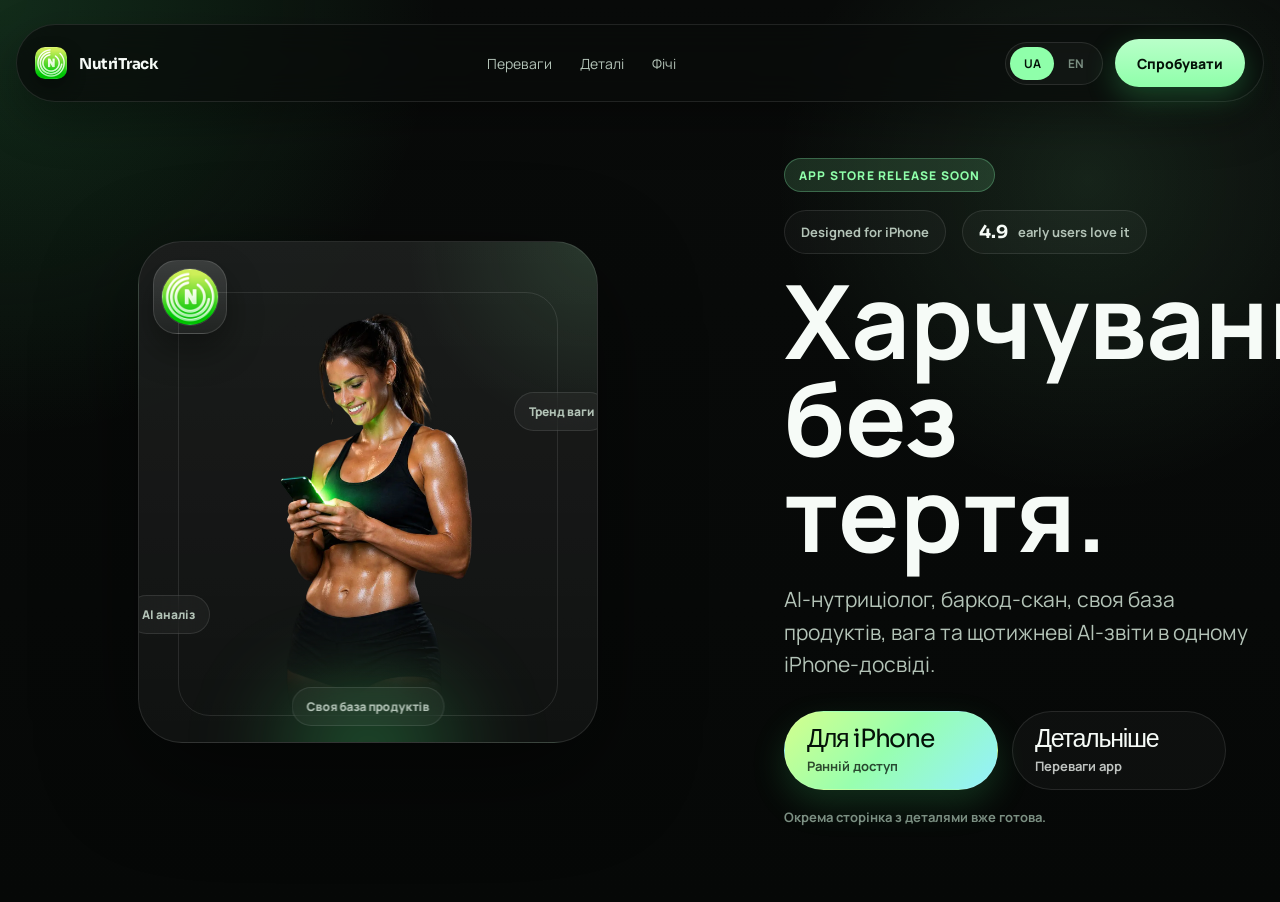
==== commit a649a77f: "Save local landing changes before moving to a new Mac Co-Authored-By: Claude Opus 5.5 <noreply@anthr" ====
--- a/index.html
+++ b/index.html
@@ -3,516 +3,93 @@
 <head>
   <meta charset="UTF-8" />
   <meta name="viewport" content="width=device-width, initial-scale=1.0" />
-  <title>NutriTrack — розумний трекер калорій</title>
-  <meta name="description" content="NutriTrack — AI-трекер калорій, БЖВ і ваги. Опиши страву словами — AI розрахує все сам. Без реклами. Дані в хмарі." />
+  <title>NutriTrack — AI додаток для харчування на iPhone</title>
+  <meta name="description" content="NutriTrack — AI додаток для харчування на iPhone. AI-нутриціолог, баркод-скан, власна база продуктів, вага та щотижневі AI-звіти." />
   <link rel="canonical" href="https://nutritrack-ochre.vercel.app" />
+  <link rel="alternate" hreflang="uk" href="https://nutritrack-ochre.vercel.app/index.html" />
+  <link rel="alternate" hreflang="en" href="https://nutritrack-ochre.vercel.app/en.html" />
   <link rel="icon" href="./favicon.png" />
 
-  <!-- OG / Social -->
-  <meta property="og:title" content="NutriTrack — AI-трекер калорій" />
-  <meta property="og:description" content="Опиши страву словами — AI розрахує калорії сам. Без реклами. Дані в хмарі." />
+  <meta property="og:title" content="NutriTrack — AI додаток для харчування на iPhone" />
+  <meta property="og:description" content="AI-нутриціолог. Баркод-скан. Своя база продуктів. Вага. Щотижневі AI-звіти." />
   <meta property="og:type" content="website" />
   <meta property="og:url" content="https://nutritrack-ochre.vercel.app" />
-  <meta property="og:image" content="./og-image.png" />
+  <meta property="og:image" content="./hero-mockup.webp" />
   <meta name="twitter:card" content="summary_large_image" />
+  <meta name="twitter:title" content="NutriTrack — AI додаток для харчування на iPhone" />
+  <meta name="twitter:description" content="AI-нутриціолог. Баркод-скан. Своя база продуктів. Вага. Щотижневі AI-звіти." />
+  <meta name="twitter:image" content="./hero-mockup.webp" />
 
   <link rel="preconnect" href="https://fonts.googleapis.com" />
   <link rel="preconnect" href="https://fonts.gstatic.com" crossorigin />
-  <link href="https://fonts.googleapis.com/css2?family=Outfit:wght@400;500;600;700;800;900&family=DM+Sans:ital,opsz,wght@0,9..40,400;0,9..40,500;0,9..40,600;0,9..40,700;1,9..40,400&display=swap" rel="stylesheet" />
+  <link href="https://fonts.googleapis.com/css2?family=Manrope:wght@400;500;600;700;800&family=Sora:wght@400;500;600;700;800&display=swap" rel="stylesheet" />
+  <link rel="stylesheet" href="./style.css" />
+</head>
+<body class="poster-page">
+  <main class="poster-shell">
+    <header class="poster-topbar">
+      <a class="brand" href="./index.html">
+        <img src="./icon.png" alt="Іконка NutriTrack" />
+        <span>NutriTrack</span>
+      </a>
 
-  <link rel="stylesheet" href="./style.css" />
-  <link rel="preload" as="image" href="./hero-mockup.webp" />
-</head>
-<body>
+      <nav class="poster-nav">
+        <a href="./details.html#features">Переваги</a>
+        <a href="./details.html">Деталі</a>
+        <a href="./details.html#features">Фічі</a>
+      </nav>
 
-  <!-- PARTICLES -->
-  <canvas id="particles-canvas"></canvas>
-  <div class="glow-orb glow-orb-1"></div>
-  <div class="glow-orb glow-orb-2"></div>
+      <div class="poster-actions-top">
+        <div class="lang-toggle">
+          <a href="./index.html" class="active">UA</a>
+          <a href="./en.html">EN</a>
+        </div>
+        <a class="nav-cta" href="https://nutritrack-ochre.vercel.app">Спробувати</a>
+      </div>
+    </header>
 
-  <!-- NAV -->
-  <nav id="nav">
-    <a class="nav-logo" href="#">
-      <img src="./favicon.png" alt="NutriTrack" />
-      NutriTrack
-    </a>
-    <div class="nav-links">
-      <a class="nav-link" href="#features">Переваги</a>
-      <a class="nav-link" href="#how">Як працює</a>
-      <a class="nav-link" href="#install">Встановити</a>
-      <div class="lang-toggle">
-        <a href="./index.html" class="active">UA</a>
-        <a href="./en.html">EN</a>
-      </div>
-      <a class="nav-cta" href="https://nutritrack-ochre.vercel.app">В акаунт →</a>
-    </div>
-  </nav>
-
-  <!-- HERO -->
-  <section class="hero">
-    <div class="hero-content">
-      <div class="hero-badge reveal">
-        <span class="badge-dot"></span>
-        Ранній доступ · Безкоштовно
+    <section class="poster-hero">
+      <div class="poster-visual">
+        <div class="poster-device">
+          <div class="device-glow"></div>
+          <div class="poster-icon-orbit" aria-hidden="true">
+            <img src="./icon.png" alt="" />
+          </div>
+          <img class="poster-phone-image" src="./hero-mockup.webp" alt="Інтерфейс NutriTrack на iPhone" />
+          <div class="device-chip chip-left">AI аналіз</div>
+          <div class="device-chip chip-right">Тренд ваги</div>
+          <div class="device-chip chip-bottom">Своя база продуктів</div>
+        </div>
       </div>
 
-      <h1 class="reveal d1">
-        Їж усвідомлено.<br>
-        Досягай <span class="accent">результату.</span>
-      </h1>
+      <div class="poster-copy">
+        <div class="hero-badge">App Store release soon</div>
 
-      <p class="hero-desc reveal d2">
-        AI-трекер, який розуміє тебе. Опиши страву звичайними словами — NutriTrack миттєво розрахує калорії і макроси. Без таблиць, без нудьги.
-      </p>
-
-      <div class="hero-btns reveal d3">
-        <a class="btn-primary" href="https://nutritrack-ochre.vercel.app">
-          <svg width="18" height="18" viewBox="0 0 24 24" fill="none" stroke="currentColor" stroke-width="2.5" stroke-linecap="round"><path d="M13 2L3 14h9l-1 8 10-12h-9l1-8z"/></svg>
-          Почати скидувати вагу
-        </a>
-        <a class="btn-ghost" href="#features">Дізнатись більше</a>
-      </div>
-
-      <div class="hero-live reveal d4">
-        <div class="live-counter">
-          <div class="live-counter-ring">
-            <svg viewBox="0 0 36 36">
-              <circle class="ring-bg" cx="18" cy="18" r="15" stroke-dasharray="94.2" stroke-dashoffset="0"/>
-              <circle class="ring-fill" cx="18" cy="18" r="15" stroke-dasharray="94.2" id="ring-progress"/>
-            </svg>
-          </div>
-          <div class="live-counter-info">
-            <div class="live-counter-val" id="cal-counter">1 420</div>
-            <div class="live-counter-label">ккал сьогодні</div>
-          </div>
-        </div>
-        <div class="live-pill">
-          <svg width="14" height="14" viewBox="0 0 24 24" fill="none" stroke="currentColor" stroke-width="2.5" stroke-linecap="round"><polyline points="20 6 9 17 4 12"/></svg>
-          Без реклами
-        </div>
-        <div class="live-pill">
-          <svg width="14" height="14" viewBox="0 0 24 24" fill="none" stroke="currentColor" stroke-width="2.5" stroke-linecap="round"><polyline points="20 6 9 17 4 12"/></svg>
-          iOS · Android · Web
-        </div>
-      </div>
-    </div>
-
-    <div class="hero-visual reveal d2">
-      <img class="hero-logo-anim" src="./logoanim.svg" alt="" />
-      <div class="tilt-wrapper" id="tilt">
-        <img src="./hero-mockup.webp" alt="NutriTrack app" />
-
-        <div class="float-badge float-badge-1">
-          <span class="float-badge-dot"></span>
-          AI розрахував за 1 сек
-        </div>
-        <div class="float-badge float-badge-2">
-          <svg width="14" height="14" viewBox="0 0 24 24" fill="none" stroke="currentColor" stroke-width="2.5" stroke-linecap="round" stroke-linejoin="round"><path d="M3 3v18h18"/><path d="m19 9-5 5-4-4-3 3"/></svg>
-          −1.2 кг за місяць
-        </div>
-        <div class="float-badge float-badge-3">
-          <svg width="14" height="14" viewBox="0 0 24 24" fill="none" stroke="currentColor" stroke-width="2.5" stroke-linecap="round"><circle cx="12" cy="12" r="10"/><path d="m9 12 2 2 4-4"/></svg>
-          Норма виконана
-        </div>
-      </div>
-    </div>
-  </section>
-
-  <!-- MARQUEE -->
-  <div class="marquee-section">
-    <div class="marquee-track" id="marquee">
-      <span class="marquee-item"><svg width="14" height="14" viewBox="0 0 24 24" fill="none" stroke="currentColor" stroke-width="2.5" stroke-linecap="round"><circle cx="12" cy="12" r="10"/><path d="m9 12 2 2 4-4"/></svg> AI-аналіз страв</span>
-      <span class="marquee-item"><svg width="14" height="14" viewBox="0 0 24 24" fill="none" stroke="currentColor" stroke-width="2.5" stroke-linecap="round"><path d="M3 3v18h18"/><path d="m19 9-5 5-4-4-3 3"/></svg> Графік калорій</span>
-      <span class="marquee-item"><svg width="14" height="14" viewBox="0 0 24 24" fill="none" stroke="currentColor" stroke-width="2.5" stroke-linecap="round"><polyline points="22 12 18 12 15 21 9 3 6 12 2 12"/></svg> Динаміка ваги</span>
-      <span class="marquee-item"><svg width="14" height="14" viewBox="0 0 24 24" fill="none" stroke="currentColor" stroke-width="2.5" stroke-linecap="round"><rect width="14" height="20" x="5" y="2" rx="2"/><path d="M9 12h6"/><path d="M9 16h4"/></svg> База продуктів</span>
-      <span class="marquee-item"><svg width="14" height="14" viewBox="0 0 24 24" fill="none" stroke="currentColor" stroke-width="2.5" stroke-linecap="round"><path d="M12 22c5.523 0 10-4.477 10-10S17.523 2 12 2 2 6.477 2 12s4.477 10 10 10z"/><path d="m9 12 2 2 4-4"/></svg> Трекер добавок</span>
-      <span class="marquee-item"><svg width="14" height="14" viewBox="0 0 24 24" fill="none" stroke="currentColor" stroke-width="2.5" stroke-linecap="round"><path d="m12 3-1.912 5.813a2 2 0 0 1-1.275 1.275L3 12l5.813 1.912a2 2 0 0 1 1.275 1.275L12 21l1.912-5.813a2 2 0 0 1 1.275-1.275L21 12l-5.813-1.912a2 2 0 0 1-1.275-1.275L12 3z"/></svg> iOS Widget</span>
-      <span class="marquee-item"><svg width="14" height="14" viewBox="0 0 24 24" fill="none" stroke="currentColor" stroke-width="2.5" stroke-linecap="round"><path d="M18 20V10"/><path d="M12 20V4"/><path d="M6 20v-6"/></svg> Статистика БЖВ</span>
-      <span class="marquee-item"><svg width="14" height="14" viewBox="0 0 24 24" fill="none" stroke="currentColor" stroke-width="2.5" stroke-linecap="round"><circle cx="12" cy="12" r="10"/><path d="m9 12 2 2 4-4"/></svg> Google Auth</span>
-      <!-- duplicate for seamless loop -->
-      <span class="marquee-item"><svg width="14" height="14" viewBox="0 0 24 24" fill="none" stroke="currentColor" stroke-width="2.5" stroke-linecap="round"><circle cx="12" cy="12" r="10"/><path d="m9 12 2 2 4-4"/></svg> AI-аналіз страв</span>
-      <span class="marquee-item"><svg width="14" height="14" viewBox="0 0 24 24" fill="none" stroke="currentColor" stroke-width="2.5" stroke-linecap="round"><path d="M3 3v18h18"/><path d="m19 9-5 5-4-4-3 3"/></svg> Графік калорій</span>
-      <span class="marquee-item"><svg width="14" height="14" viewBox="0 0 24 24" fill="none" stroke="currentColor" stroke-width="2.5" stroke-linecap="round"><polyline points="22 12 18 12 15 21 9 3 6 12 2 12"/></svg> Динаміка ваги</span>
-      <span class="marquee-item"><svg width="14" height="14" viewBox="0 0 24 24" fill="none" stroke="currentColor" stroke-width="2.5" stroke-linecap="round"><rect width="14" height="20" x="5" y="2" rx="2"/><path d="M9 12h6"/><path d="M9 16h4"/></svg> База продуктів</span>
-      <span class="marquee-item"><svg width="14" height="14" viewBox="0 0 24 24" fill="none" stroke="currentColor" stroke-width="2.5" stroke-linecap="round"><path d="M12 22c5.523 0 10-4.477 10-10S17.523 2 12 2 2 6.477 2 12s4.477 10 10 10z"/><path d="m9 12 2 2 4-4"/></svg> Трекер добавок</span>
-      <span class="marquee-item"><svg width="14" height="14" viewBox="0 0 24 24" fill="none" stroke="currentColor" stroke-width="2.5" stroke-linecap="round"><path d="m12 3-1.912 5.813a2 2 0 0 1-1.275 1.275L3 12l5.813 1.912a2 2 0 0 1 1.275 1.275L12 21l1.912-5.813a2 2 0 0 1 1.275-1.275L21 12l-5.813-1.912a2 2 0 0 1-1.275-1.275L12 3z"/></svg> iOS Widget</span>
-      <span class="marquee-item"><svg width="14" height="14" viewBox="0 0 24 24" fill="none" stroke="currentColor" stroke-width="2.5" stroke-linecap="round"><path d="M18 20V10"/><path d="M12 20V4"/><path d="M6 20v-6"/></svg> Статистика БЖВ</span>
-      <span class="marquee-item"><svg width="14" height="14" viewBox="0 0 24 24" fill="none" stroke="currentColor" stroke-width="2.5" stroke-linecap="round"><circle cx="12" cy="12" r="10"/><path d="m9 12 2 2 4-4"/></svg> Google Auth</span>
-    </div>
-  </div>
-
-  <!-- FEATURES -->
-  <section class="section" id="features">
-    <div class="section-inner">
-      <div class="eyebrow reveal">Переваги</div>
-      <h2 class="section-title reveal d1">Вирішує реальні<br>проблеми — не вигадані</h2>
-      <p class="section-desc reveal d2">Ми зробили додаток для тих, хто вже пробував рахувати калорії і кидав. Бо було занадто складно.</p>
-
-      <div class="bento-grid">
-
-        <div class="bento-card bento-ai reveal">
-          <div class="ai-tag">
-            <svg width="10" height="10" viewBox="0 0 24 24" fill="none" stroke="currentColor" stroke-width="2.5" stroke-linecap="round"><path d="m12 3-1.912 5.813a2 2 0 0 1-1.275 1.275L3 12l5.813 1.912a2 2 0 0 1 1.275 1.275L12 21l1.912-5.813a2 2 0 0 1 1.275-1.275L21 12l-5.813-1.912a2 2 0 0 1-1.275-1.275L12 3z"/></svg>
-            AI
-          </div>
-          <div class="bento-title">АІ-наутриціолог порахує за тебе</div>
-          <p class="bento-desc">Зваж продукт, напиши нутриціологу і за секунду отримай калораж. Просто опиши що їв — AI сам розрахує всі нутрієнти за секунду.</p>
-          <div class="bento-demo">
-            <span class="bento-demo-text">"Гречка 200 гр, салат з огірками та помідорами 250 гр"</span>
-            <span class="bento-demo-result">387 ккал →</span>
+        <div class="poster-proof">
+          <div class="proof-award">Designed for iPhone</div>
+          <div class="proof-rating">
+            <strong>4.9</strong>
+            <span>early users love it</span>
           </div>
         </div>
 
-        <div class="bento-card reveal d1">
-          <div class="bento-icon">
-            <svg width="22" height="22" viewBox="0 0 24 24" fill="none" stroke="currentColor" stroke-width="1.75" stroke-linecap="round"><circle cx="12" cy="12" r="10"/><path d="M12 6v6l4 2"/></svg>
-          </div>
-          <div class="bento-title">«Я ж майже нічого не їв…»</div>
-          <p class="bento-desc">Відчуваєш що їси мало, але вага стоїть? Щоденний журнал покаже реальну картину — де ховаються зайві калорії.</p>
+        <h1>Харчування<br>без тертя.</h1>
+        <p>AI-нутриціолог, баркод-скан, своя база продуктів, вага та щотижневі AI-звіти в одному iPhone-досвіді.</p>
+
+        <div class="poster-cta-row">
+          <a class="btn-platform btn-platform-primary" href="https://nutritrack-ochre.vercel.app">
+            <span class="btn-platform-label">Для iPhone</span>
+            <span class="btn-platform-sub">Ранній доступ</span>
+          </a>
+          <a class="btn-platform" href="./details.html">
+            <span class="btn-platform-label">Детальніше</span>
+            <span class="btn-platform-sub">Переваги app</span>
+          </a>
         </div>
 
-        <div class="bento-card reveal d1">
-          <div class="bento-icon">
-            <svg width="22" height="22" viewBox="0 0 24 24" fill="none" stroke="currentColor" stroke-width="1.75" stroke-linecap="round"><path d="M3 3v18h18"/><path d="m19 9-5 5-4-4-3 3"/></svg>
-          </div>
-          <div class="bento-title">Нарешті бачиш результат</div>
-          <p class="bento-desc">Не вір відчуттям — вір графіку. Динаміка ваги за місяць покаже реальний тренд і мотивує не зупинятись.</p>
-        </div>
-
-        <div class="bento-card bento-wide reveal d2">
-          <div class="bento-icon">
-            <svg width="22" height="22" viewBox="0 0 24 24" fill="none" stroke="currentColor" stroke-width="1.75" stroke-linecap="round"><path d="M21 12c.552 0 1.005-.449.95-.998a10 10 0 0 0-8.953-8.951c-.55-.055-.998.398-.998.95v8a1 1 0 0 0 1 1z"/><path d="M21.21 15.89A10 10 0 1 1 8 2.83"/></svg>
-          </div>
-          <div class="bento-title">Розумієш чому вага не йде</div>
-          <p class="bento-desc">Тижнева статистика по калоріях і макросах відповідає на головне питання: «де я зриваюсь?». Бачиш закономірності — виправляєш звички. Не здогадками, а даними.</p>
-        </div>
-
-        <div class="bento-card reveal d2">
-          <div class="bento-icon">
-            <svg width="22" height="22" viewBox="0 0 24 24" fill="none" stroke="currentColor" stroke-width="1.75" stroke-linecap="round"><path d="M12 22c5.523 0 10-4.477 10-10S17.523 2 12 2 2 6.477 2 12s4.477 10 10 10z"/><path d="m9 12 2 2 4-4"/></svg>
-          </div>
-          <div class="bento-title">Забуваєш про вітаміни?</div>
-          <p class="bento-desc">Трекер добавок нагадає і зафіксує. Один дотик — і streak іде далі. Ніколи більше не пропускай.</p>
-        </div>
-
-        <div class="bento-card reveal d3">
-          <div class="bento-icon">
-            <svg width="22" height="22" viewBox="0 0 24 24" fill="none" stroke="currentColor" stroke-width="1.75" stroke-linecap="round"><rect width="14" height="20" x="5" y="2" rx="2"/><path d="M15 2v4H9V2"/><path d="M9 12h6"/><path d="M9 16h4"/></svg>
-          </div>
-          <div class="bento-title">Не шукай одне й те саме двічі</div>
-          <p class="bento-desc">Збережи свої страви один раз — і додавай в один клік. Твоя особиста база їжі завжди під рукою.</p>
-        </div>
-
-        <div class="bento-card reveal d3">
-          <div class="bento-icon">
-            <svg width="22" height="22" viewBox="0 0 24 24" fill="none" stroke="currentColor" stroke-width="1.75" stroke-linecap="round"><path d="M12 22c5.523 0 10-4.477 10-10S17.523 2 12 2 2 6.477 2 12s4.477 10 10 10z"/><path d="M12 8v4"/><path d="M12 16h.01"/></svg>
-          </div>
-          <div class="bento-title">Їж що хочеш — і худни</div>
-          <p class="bento-desc">Дієти не потрібні. Потрібне розуміння своєї норми. Коли бачиш цифри — самі починаєш робити кращий вибір.</p>
-        </div>
-
+        <div class="poster-footnote">Окрема сторінка з деталями вже готова.</div>
       </div>
-    </div>
-  </section>
-
-  <!-- INSTALL -->
-  <section class="section" id="install">
-    <div class="section-inner">
-      <div class="eyebrow reveal">Доступність</div>
-      <h2 class="section-title reveal d1">Доступний<br>на всіх платформах</h2>
-      <p class="section-desc reveal d2">Веб-версія вже готова — відкривай просто зараз. Нативний iOS-додаток у розробці.</p>
-
-      <!-- STATUS CARDS -->
-      <div class="platform-cards">
-
-        <div class="platform-card platform-ready reveal d1">
-          <div class="platform-status">
-            <span class="status-dot status-live"></span>
-            Доступно зараз
-          </div>
-          <div class="platform-icon">
-            <svg width="28" height="28" viewBox="0 0 24 24" fill="currentColor"><path d="M18.71 19.5c-.83 1.24-1.71 2.45-3.05 2.47-1.34.03-1.77-.79-3.29-.79-1.53 0-2 .77-3.27.82-1.31.05-2.3-1.32-3.14-2.53C4.25 17 2.94 12.45 4.7 9.39c.87-1.52 2.43-2.48 4.12-2.51 1.28-.02 2.5.87 3.29.87.78 0 2.26-1.07 3.8-.91.65.03 2.47.26 3.64 1.98-.09.06-2.17 1.28-2.15 3.81.03 3.02 2.65 4.03 2.68 4.04-.03.07-.42 1.44-1.38 2.83M13 3.5c.73-.83 1.94-1.46 2.94-1.5.13 1.17-.34 2.35-1.04 3.19-.69.85-1.83 1.51-2.95 1.42-.15-1.15.41-2.35 1.05-3.11z"/></svg>
-          </div>
-          <div class="platform-name">iPhone</div>
-          <div class="platform-desc">Веб-додаток через Safari.<br>Встановлюється на екран як рідний.</div>
-          <div class="platform-steps">
-            <div class="pstep"><span class="pstep-n">1</span> Safari → «Поділитись»</div>
-            <div class="pstep"><span class="pstep-n">2</span> «На екран Початку»</div>
-            <div class="pstep"><span class="pstep-n">3</span> Готово за 10 секунд</div>
-          </div>
-        </div>
-
-        <div class="platform-card platform-ready reveal d2">
-          <div class="platform-status">
-            <span class="status-dot status-live"></span>
-            Доступно зараз
-          </div>
-          <div class="platform-icon">
-            <svg width="28" height="28" viewBox="0 0 24 24" fill="currentColor"><path d="M17.523 15.341 14.06 12l3.463-3.341A.75.75 0 0 0 16.99 7.5H7.01a.75.75 0 0 0-.533 1.159L9.94 12l-3.463 3.341A.75.75 0 0 0 7.01 16.5h9.98a.75.75 0 0 0 .533-1.159z"/></svg>
-          </div>
-          <div class="platform-name">Android</div>
-          <div class="platform-desc">Веб-додаток через Chrome.<br>Повноцінний досвід без App Store.</div>
-          <div class="platform-steps">
-            <div class="pstep"><span class="pstep-n">1</span> Chrome → меню ⋮</div>
-            <div class="pstep"><span class="pstep-n">2</span> «Додати на головний екран»</div>
-            <div class="pstep"><span class="pstep-n">3</span> Підтвердь — і все!</div>
-          </div>
-        </div>
-
-        <div class="platform-card platform-ready reveal d3">
-          <div class="platform-status">
-            <span class="status-dot status-live"></span>
-            Доступно зараз
-          </div>
-          <div class="platform-icon">
-            <svg width="28" height="28" viewBox="0 0 24 24" fill="none" stroke="currentColor" stroke-width="1.75" stroke-linecap="round"><rect x="2" y="4" width="20" height="14" rx="2"/><path d="M8 20h8M12 18v2"/></svg>
-          </div>
-          <div class="platform-name">Desktop</div>
-          <div class="platform-desc">Відкрий у будь-якому браузері.<br>Повна версія на великому екрані.</div>
-          <div class="platform-steps">
-            <div class="pstep"><span class="pstep-n">✓</span> Просто відкрий посилання</div>
-            <div class="pstep"><span class="pstep-n">✓</span> Вхід через Google</div>
-            <div class="pstep"><span class="pstep-n">✓</span> Без встановлення</div>
-          </div>
-        </div>
-
-        <div class="platform-card platform-wip reveal d4">
-          <div class="platform-status">
-            <span class="status-dot status-wip"></span>
-            У розробці
-          </div>
-          <div class="platform-icon platform-icon-muted">
-            <svg width="28" height="28" viewBox="0 0 24 24" fill="currentColor"><path d="M18.71 19.5c-.83 1.24-1.71 2.45-3.05 2.47-1.34.03-1.77-.79-3.29-.79-1.53 0-2 .77-3.27.82-1.31.05-2.3-1.32-3.14-2.53C4.25 17 2.94 12.45 4.7 9.39c.87-1.52 2.43-2.48 4.12-2.51 1.28-.02 2.5.87 3.29.87.78 0 2.26-1.07 3.8-.91.65.03 2.47.26 3.64 1.98-.09.06-2.17 1.28-2.15 3.81.03 3.02 2.65 4.03 2.68 4.04-.03.07-.42 1.44-1.38 2.83M13 3.5c.73-.83 1.94-1.46 2.94-1.5.13 1.17-.34 2.35-1.04 3.19-.69.85-1.83 1.51-2.95 1.42-.15-1.15.41-2.35 1.05-3.11z"/></svg>
-          </div>
-          <div class="platform-name">iOS Native <span class="wip-badge">SwiftUI</span></div>
-          <div class="platform-desc">Нативний App Store-додаток на Swift.<br>Швидший, з Live Activity та Widgets.</div>
-          <div class="platform-features">
-            <div class="wip-feature"><svg width="13" height="13" viewBox="0 0 24 24" fill="none" stroke="currentColor" stroke-width="2.5" stroke-linecap="round"><path d="m12 3-1.912 5.813a2 2 0 0 1-1.275 1.275L3 12l5.813 1.912a2 2 0 0 1 1.275 1.275L12 21l1.912-5.813a2 2 0 0 1 1.275-1.275L21 12l-5.813-1.912a2 2 0 0 1-1.275-1.275L12 3z"/></svg> Lock Screen Widget</div>
-            <div class="wip-feature"><svg width="13" height="13" viewBox="0 0 24 24" fill="none" stroke="currentColor" stroke-width="2.5" stroke-linecap="round"><path d="M13 2L3 14h9l-1 8 10-12h-9l1-8z"/></svg> Live Activity</div>
-            <div class="wip-feature"><svg width="13" height="13" viewBox="0 0 24 24" fill="none" stroke="currentColor" stroke-width="2.5" stroke-linecap="round"><path d="M22 16.92v3a2 2 0 0 1-2.18 2 19.79 19.79 0 0 1-8.63-3.07A19.5 19.5 0 0 1 4.99 12a19.79 19.79 0 0 1-3.07-8.67A2 2 0 0 1 3.92 1.2h3a2 2 0 0 1 2 1.72c.127.96.361 1.903.7 2.81a2 2 0 0 1-.45 2.11L8.09 8.91a16 16 0 0 0 6 6l1.27-1.27a2 2 0 0 1 2.11-.45c.907.339 1.85.573 2.81.7A2 2 0 0 1 22 16.92z"/></svg> Siri Shortcuts</div>
-          </div>
-        </div>
-
-      </div>
-    </div>
-  </section>
-
-  <!-- AUTHOR VIDEO -->
-  <section class="author-section">
-    <div class="author-inner">
-
-      <div class="author-header reveal">
-        <div class="author-label">Від автора</div>
-        <div class="author-heading">Чому я створив <em>NutriTrack</em></div>
-      </div>
-
-      <div class="author-cinema reveal d1">
-        <div class="author-video-glow"></div>
-        <div class="author-video-wrap" id="author-video-wrap">
-          <div style="padding:56.25% 0 0 0;position:relative;"><iframe loading="lazy" src="https://player.vimeo.com/video/1169202247?badge=0&amp;autopause=0&amp;player_id=0&amp;app_id=58479" frameborder="0" allow="autoplay; fullscreen; picture-in-picture; clipboard-write; encrypted-media; web-share" referrerpolicy="strict-origin-when-cross-origin" style="position:absolute;top:0;left:0;width:100%;height:100%;" title="video"></iframe></div>
-          <span class="author-corner author-corner--tl"></span>
-          <span class="author-corner author-corner--tr"></span>
-          <span class="author-corner author-corner--bl"></span>
-          <span class="author-corner author-corner--br"></span>
-        </div>
-      </div>
-
-      <div class="author-bottom reveal d2">
-        <div class="author-quote-block">
-          <p class="author-quote">
-            Я сам шукав простий спосіб слідкувати за харчуванням — <em>і не знайшов.</em> Тому створив його сам.
-          </p>
-        </div>
-        <div class="author-info">
-          <img src="./avatar.jpg" loading="lazy" class="author-avatar" />
-          <div class="author-meta">
-            <div class="author-name">Андрій</div>
-            <div class="author-role">Founder NutriTrack</div>
-          </div>
-        </div>
-      </div>
-
-    </div>
-  </section>
-
-  <!-- CTA -->
-  <section class="cta-section">
-    <div class="eyebrow reveal" style="justify-content:center">Починаємо</div>
-    <h2 class="reveal d1">Почни контролювати<br>своє харчування</h2>
-    <p class="reveal d2">Перший крок — безкоштовно. Без кредитної картки. Без зайвих питань.</p>
-    <a class="btn-primary reveal d3" href="https://nutritrack-ochre.vercel.app" style="display:inline-flex;font-size:16px;padding:18px 40px;">
-      <svg width="18" height="18" viewBox="0 0 24 24" fill="none" stroke="currentColor" stroke-width="2.5" stroke-linecap="round"><path d="M13 2L3 14h9l-1 8 10-12h-9l1-8z"/></svg>
-      Почати скидувати вагу
-    </a>
-    <div class="cta-pills reveal d4">
-      <div class="cta-pill">
-        <svg width="14" height="14" viewBox="0 0 24 24" fill="none" stroke="currentColor" stroke-width="2.5" stroke-linecap="round"><polyline points="20 6 9 17 4 12"/></svg>
-        Без реклами
-      </div>
-      <div class="cta-pill">
-        <svg width="14" height="14" viewBox="0 0 24 24" fill="none" stroke="currentColor" stroke-width="2.5" stroke-linecap="round"><polyline points="20 6 9 17 4 12"/></svg>
-        Дані захищені
-      </div>
-      <div class="cta-pill">
-        <svg width="14" height="14" viewBox="0 0 24 24" fill="none" stroke="currentColor" stroke-width="2.5" stroke-linecap="round"><polyline points="20 6 9 17 4 12"/></svg>
-        Скасувати будь-коли
-      </div>
-    </div>
-  </section>
-
-  <!-- FOOTER -->
-  <footer>
-    <div class="footer-inner">
-      <img src="./favicon.png" alt="NutriTrack" />
-      <span class="footer-brand">NutriTrack</span>
-    </div>
-    <p>Зроблено з ❤️ для тих, хто слідкує за собою &nbsp;·&nbsp; © 2026 NutriTrack</p>
-  </footer>
-
-  <script>
-    // ── PARTICLES (optimized) ────────────────────────────────────────
-    (function() {
-      const canvas = document.getElementById('particles-canvas');
-      const ctx = canvas.getContext('2d');
-      let W, H, particles = [], raf;
-      const isMobile = window.innerWidth < 768;
-      const N = isMobile ? 20 : 55;
-      const CONN_DIST = isMobile ? 0 : 130; // no connections on mobile
-
-      function resize() {
-        W = canvas.width  = window.innerWidth;
-        H = canvas.height = window.innerHeight;
-      }
-      window.addEventListener('resize', resize);
-      resize();
-
-      for (let i = 0; i < N; i++) {
-        particles.push({
-          x: Math.random() * W,
-          y: Math.random() * H,
-          r: Math.random() * 1.5 + 0.3,
-          vx: (Math.random() - 0.5) * 0.2,
-          vy: (Math.random() - 0.5) * 0.2,
-          a: Math.random() * 0.5 + 0.1,
-        });
-      }
-
-      // pause when tab not visible
-      let isVisible = true;
-      document.addEventListener('visibilitychange', () => {
-        isVisible = !document.hidden;
-        if (isVisible) raf = requestAnimationFrame(draw);
-      });
-
-      function draw() {
-        if (!isVisible) return;
-        ctx.clearRect(0, 0, W, H);
-        for (let i = 0; i < N; i++) {
-          const p = particles[i];
-          p.x += p.vx; p.y += p.vy;
-          if (p.x < 0) p.x = W; if (p.x > W) p.x = 0;
-          if (p.y < 0) p.y = H; if (p.y > H) p.y = 0;
-          ctx.beginPath();
-          ctx.arc(p.x, p.y, p.r, 0, Math.PI * 2);
-          ctx.fillStyle = `rgba(34,197,94,${p.a})`;
-          ctx.fill();
-        }
-        // connections (desktop only)
-        if (CONN_DIST > 0) {
-          for (let i = 0; i < N; i++) {
-            for (let j = i + 1; j < N; j++) {
-              const dx = particles[i].x - particles[j].x;
-              const dy = particles[i].y - particles[j].y;
-              const d2 = dx*dx + dy*dy;
-              if (d2 < CONN_DIST * CONN_DIST) {
-                const dist = Math.sqrt(d2);
-                ctx.beginPath();
-                ctx.moveTo(particles[i].x, particles[i].y);
-                ctx.lineTo(particles[j].x, particles[j].y);
-                ctx.strokeStyle = `rgba(34,197,94,${0.06 * (1 - dist/CONN_DIST)})`;
-                ctx.lineWidth = 0.5;
-                ctx.stroke();
-              }
-            }
-          }
-        }
-        raf = requestAnimationFrame(draw);
-      }
-      raf = requestAnimationFrame(draw);
-    })();
-
-    // ── NAV SCROLL ─────────────────────────────────────────────────────
-    const nav = document.getElementById('nav');
-    window.addEventListener('scroll', () => {
-      nav.classList.toggle('scrolled', window.scrollY > 40);
-    }, { passive: true });
-
-    // ── REVEAL ─────────────────────────────────────────────────────────
-    const reveals = document.querySelectorAll('.reveal');
-    const io = new IntersectionObserver(entries => {
-      entries.forEach(e => { if (e.isIntersecting) { e.target.classList.add('visible'); io.unobserve(e.target); } });
-    }, { threshold: 0.12 });
-    reveals.forEach(el => io.observe(el));
-
-    // ── MARQUEE DYNAMIC CLONE ──────────────────────────────────────────
-    (function() {
-      const track = document.getElementById('marquee');
-      if (!track) return;
-      const items = track.querySelectorAll('.marquee-item');
-      const origCount = items.length / 2; // already has 1 duplicate set
-      // clone enough sets so total width > 3x viewport
-      const itemW = 190; // approx width per item including gap
-      const setsNeeded = Math.ceil((window.innerWidth * 3) / (origCount * itemW));
-      const extra = Math.max(0, setsNeeded - 2); // already have 2 sets
-      for (let s = 0; s < extra; s++) {
-        for (let i = 0; i < origCount; i++) {
-          track.appendChild(items[i].cloneNode(true));
-        }
-      }
-      // adjust animation: -50% only works for 2 copies, recalculate
-      const totalSets = 2 + extra;
-      const pct = (100 / totalSets).toFixed(4);
-      track.style.animation = `marquee ${12 * totalSets}s linear infinite`;
-      // update keyframe to match
-      const sheet = document.styleSheets[0];
-      for (let i = 0; i < sheet.cssRules.length; i++) {
-        if (sheet.cssRules[i].name === 'marquee') {
-          sheet.deleteRule(i);
-          sheet.insertRule(`@keyframes marquee { from{transform:translateX(0)} to{transform:translateX(-${pct}%)} }`, i);
-          break;
-        }
-      }
-    })();
-
-    // 3D tilt removed
-
-    // (video player removed — using Vimeo embed)
-
-    // ── LIVE CALORIE COUNTER ───────────────────────────────────────────
-    (function() {
-      const el = document.getElementById('cal-counter');
-      const ring = document.getElementById('ring-progress');
-      const goal = 2000;
-      let current = 0;
-      const target = 1420;
-
-      setTimeout(() => {
-        const duration = 1800;
-        const start = performance.now();
-        function animate(now) {
-          const t = Math.min((now - start) / duration, 1);
-          const ease = 1 - Math.pow(1 - t, 3);
-          current = Math.round(target * ease);
-          el.textContent = current.toLocaleString('uk');
-          const circumference = 94.2;
-          const progress = current / goal;
-          ring.style.strokeDashoffset = circumference * (1 - Math.min(progress, 1));
-          if (t < 1) requestAnimationFrame(animate);
-        }
-        requestAnimationFrame(animate);
-      }, 800);
-    })();
-  </script>
-  <script src="https://player.vimeo.com/api/player.js" defer></script>
+    </section>
+  </main>
 </body>
 </html>
--- a/style.css
+++ b/style.css
@@ -1,1266 +1,1042 @@
-*, *::before, *::after { box-sizing: border-box; margin: 0; padding: 0; }
-
-    :root {
-      --g50:  #f0fdf4;
-      --g100: #dcfce7;
-      --g200: #bbf7d0;
-      --g300: #86efac;
-      --g400: #4ade80;
-      --g500: #22c55e;
-      --g600: #16a34a;
-      --g700: #15803d;
-      --bg:   #080d0a;
-      --bg2:  #0d1410;
-      --bg3:  #111a14;
-      --surf: rgba(255,255,255,0.04);
-      --surf2:rgba(255,255,255,0.07);
-      --brd:  rgba(255,255,255,0.08);
-      --brd2: rgba(34,197,94,0.25);
-      --t1:   #f0fdf4;
-      --t2:   #a7c4b0;
-      --t3:   #5a7a64;
-      --r:    18px;
-    }
-
-    html { scroll-behavior: smooth; }
-
-    body {
-      font-family: 'DM Sans', sans-serif;
-      background: var(--bg);
-      color: var(--t1);
-      line-height: 1.6;
-      overflow-x: hidden;
-      -webkit-font-smoothing: antialiased;
-    }
-
-    /* ── CANVAS PARTICLES ── */
-    #particles-canvas {
-      position: fixed;
-      inset: 0;
-      z-index: 0;
-      pointer-events: none;
-      opacity: 0.45;
-    }
-
-    /* ── NOISE ── */
-    body::after {
-      content: '';
-      position: fixed;
-      inset: 0;
-      pointer-events: none;
-      z-index: 1;
-      opacity: 0.03;
-      background-image: url("image/svg+xml,%3Csvg viewBox='0 0 256 256' xmlns='http://www.w3.org/2000/svg'%3E%3Cfilter id='n'%3E%3CfeTurbulence type='fractalNoise' baseFrequency='0.85' numOctaves='4' stitchTiles='stitch'/%3E%3C/filter%3E%3Crect width='100%25' height='100%25' filter='url(%23n)'/%3E%3C/svg%3E");
-      background-size: 200px;
-    }
-
-    /* ── GLOW BG ── */
-    .glow-orb {
-      position: fixed;
-      border-radius: 50%;
-      pointer-events: none;
-      filter: blur(120px);
-      z-index: 0;
-    }
-    .glow-orb-1 {
-      width: 600px; height: 600px;
-      top: -200px; left: -100px;
-      background: radial-gradient(circle, rgba(34,197,94,0.12) 0%, transparent 70%);
-    }
-    .glow-orb-2 {
-      width: 500px; height: 500px;
-      bottom: 10%; right: -100px;
-      background: radial-gradient(circle, rgba(34,197,94,0.08) 0%, transparent 70%);
-    }
-
-    /* ── NAV ── */
-    nav {
-      position: fixed; top: 0; left: 0; right: 0; z-index: 100;
-      padding: 0 40px;
-      display: flex; align-items: center; justify-content: space-between;
-      height: 68px;
-      transition: all 0.4s;
-    }
-    nav.scrolled {
-      background: rgba(8,13,10,0.8);
-      backdrop-filter: blur(24px) saturate(1.5);
-      -webkit-backdrop-filter: blur(24px) saturate(1.5);
-      border-bottom: 1px solid var(--brd);
-    }
-    .nav-logo {
-      font-family: 'Outfit', sans-serif;
-      font-weight: 800; font-size: 20px;
-      color: var(--g400);
-      display: flex; align-items: center; gap: 10px;
-      text-decoration: none;
-      position: relative; z-index: 1;
-    }
-    .nav-logo img { width: 32px; height: 32px; border-radius: 9px; }
-    .nav-links {
-      display: flex; align-items: center; gap: 32px;
-      position: relative; z-index: 1;
-    }
-    .nav-link {
-      font-size: 14px; font-weight: 500; color: var(--t2);
-      text-decoration: none; transition: color 0.2s;
-    }
-    .nav-link:hover { color: var(--t1); }
-    .nav-cta {
-      background: var(--g500);
-      color: #000;
-      border: none; border-radius: 10px;
-      padding: 9px 22px;
-      font-family: 'DM Sans', sans-serif;
-      font-size: 14px; font-weight: 700;
-      cursor: pointer; text-decoration: none;
-      transition: all 0.2s;
-      box-shadow: 0 0 20px rgba(34,197,94,0.3);
-    }
-    .nav-cta:hover {
-      background: var(--g400);
-      box-shadow: 0 0 32px rgba(34,197,94,0.5);
-      transform: translateY(-1px);
-    }
-    .lang-toggle {
-      display: flex; align-items: center;
-      background: var(--surf2);
-      border: 1px solid var(--brd);
-      border-radius: 8px;
-      overflow: hidden;
-      font-family: 'DM Sans', sans-serif;
-      font-size: 13px; font-weight: 600;
-    }
-    .lang-toggle a {
-      padding: 5px 10px;
-      color: var(--t3);
-      text-decoration: none;
-      transition: all 0.2s;
-      line-height: 1;
-    }
-    .lang-toggle a:hover { color: var(--t2); }
-    .lang-toggle a.active {
-      background: var(--g500);
-      color: #000;
-    }
-    @media (max-width: 700px) {
-      nav { padding: 0 20px; }
-      .nav-link { display: none; }
-    }
-
-    /* ── HERO ── */
-    .hero {
-      min-height: 100vh;
-      display: grid;
-      grid-template-columns: 1fr 1fr;
-      gap: 60px;
-      align-items: center;
-      max-width: 1200px;
-      margin: 0 auto;
-      padding: 120px 40px 80px;
-      position: relative;
-      z-index: 2;
-    }
-
-    .hero-badge {
-      display: inline-flex; align-items: center; gap: 8px;
-      background: rgba(34,197,94,0.1);
-      border: 1px solid rgba(34,197,94,0.25);
-      border-radius: 100px; padding: 6px 16px;
-      font-size: 12px; font-weight: 700;
-      color: var(--g400);
-      margin-bottom: 28px;
-      letter-spacing: 0.5px;
-    }
-    .badge-dot {
-      width: 7px; height: 7px; border-radius: 50%;
-      background: var(--g500);
-      animation: pulse-dot 2s infinite;
-    }
-    @keyframes pulse-dot {
-      0%,100% { box-shadow: 0 0 0 0 rgba(34,197,94,0.4); }
-      50%      { box-shadow: 0 0 0 6px rgba(34,197,94,0); }
-    }
-
-    .hero h1 {
-      font-family: 'Outfit', sans-serif;
-      font-weight: 900;
-      font-size: clamp(40px, 5vw, 68px);
-      line-height: 1.02;
-      letter-spacing: -2.5px;
-      color: var(--t1);
-      margin-bottom: 24px;
-    }
-    .hero h1 .accent {
-      background: linear-gradient(135deg, var(--g400) 0%, var(--g500) 50%, #a3e635 100%);
-      -webkit-background-clip: text;
-      -webkit-text-fill-color: transparent;
-      background-clip: text;
-    }
-
-    .hero-desc {
-      font-size: clamp(16px, 1.8vw, 18px);
-      color: var(--t2);
-      max-width: 440px;
-      margin-bottom: 40px;
-      line-height: 1.8;
-    }
-
-    .hero-btns {
-      display: flex; gap: 12px; flex-wrap: wrap;
-      margin-bottom: 48px;
-    }
-    .btn-primary {
-      background: var(--g500);
-      color: #000;
-      border: none; border-radius: 14px;
-      padding: 16px 32px;
-      font-family: 'DM Sans', sans-serif;
-      font-size: 15px; font-weight: 700;
-      cursor: pointer; text-decoration: none;
-      transition: all 0.25s cubic-bezier(0.16,1,0.3,1);
-      box-shadow: 0 4px 32px rgba(34,197,94,0.3);
-      display: inline-flex; align-items: center; gap: 8px;
-      position: relative; overflow: hidden;
-    }
-    .btn-primary::before {
-      content: '';
-      position: absolute; inset: 0;
-      background: linear-gradient(135deg, rgba(255,255,255,0.2), transparent);
-      opacity: 0;
-      transition: opacity 0.25s;
-    }
-    .btn-primary:hover { transform: translateY(-3px); box-shadow: 0 12px 48px rgba(34,197,94,0.4); }
-    .btn-primary:hover::before { opacity: 1; }
-
-    .btn-ghost {
-      background: var(--surf);
-      color: var(--t2);
-      border: 1px solid var(--brd);
-      border-radius: 14px;
-      padding: 15px 28px;
-      font-family: 'DM Sans', sans-serif;
-      font-size: 15px; font-weight: 600;
-      cursor: pointer; text-decoration: none;
-      transition: all 0.25s;
-      backdrop-filter: blur(8px);
-    }
-    .btn-ghost:hover {
-      border-color: var(--brd2);
-      color: var(--t1);
-      background: rgba(34,197,94,0.07);
-    }
-
-    /* ── LIVE COUNTER ── */
-    .hero-live {
-      display: flex; align-items: center; gap: 20px;
-      flex-wrap: wrap;
-    }
-    .live-counter {
-      display: flex; align-items: center; gap: 12px;
-      background: var(--surf);
-      border: 1px solid var(--brd);
-      border-radius: 14px;
-      padding: 12px 20px;
-      backdrop-filter: blur(12px);
-    }
-    .live-counter-ring {
-      width: 40px; height: 40px;
-      position: relative; flex-shrink: 0;
-    }
-    .live-counter-ring svg {
-      transform: rotate(-90deg);
-      width: 40px; height: 40px;
-    }
-    .live-counter-ring circle {
-      fill: none;
-      stroke-width: 3;
-      stroke-linecap: round;
-    }
-    .ring-bg { stroke: rgba(34,197,94,0.15); }
-    .ring-fill {
-      stroke: var(--g500);
-      stroke-dasharray: 100;
-      stroke-dashoffset: 35;
-      transition: stroke-dashoffset 1.5s cubic-bezier(0.16,1,0.3,1);
-      filter: drop-shadow(0 0 4px rgba(34,197,94,0.6));
-    }
-    .live-counter-info {}
-    .live-counter-val {
-      font-family: 'Outfit', sans-serif;
-      font-weight: 800; font-size: 18px;
-      color: var(--t1);
-      line-height: 1;
-    }
-    .live-counter-label {
-      font-size: 11px; color: var(--t3); font-weight: 500;
-      margin-top: 2px;
-    }
-    .live-pill {
-      display: flex; align-items: center; gap: 6px;
-      font-size: 12px; color: var(--t2); font-weight: 500;
-    }
-    .live-pill svg { color: var(--g500); }
-
-    /* ── HERO VISUAL ── */
-    .hero-visual {
-      display: flex; align-items: center; justify-content: center;
-      position: relative;
-      padding-top: 50px;
-    }
-    .tilt-wrapper {
-      width: 100%;
-      max-width: 480px;
-      transform-style: preserve-3d;
-      transition: transform 0.1s linear;
-      cursor: default;
-      position: relative;
-      z-index: 2;
-    }
-    .tilt-wrapper img {
-      width: 100%;
-      height: auto;
-      display: block;
-      filter: drop-shadow(0 40px 80px rgba(0,0,0,0.6)) drop-shadow(0 0 60px rgba(34,197,94,0.12));
-      border-radius: 0;
-    }
-    .hero-logo-anim {
-      position: absolute;
-      width: 340px;
-      height: 340px;
-      top: 50%;
-      left: 50%;
-      transform: translate(0%, -50%);
-      z-index: 0;
-      opacity: 0.9;
-      pointer-events: none;
-      filter: drop-shadow(0 0 18px rgba(34,197,94,0.7))
-              drop-shadow(0 0 48px rgba(34,197,94,0.35))
-              drop-shadow(0 0 90px rgba(34,197,94,0.15));
-    }
-    @media (max-width: 900px) {
-      .hero-logo-anim { width: 220px; height: 220px; }
-    }
-
-    /* floating badges */
-    .float-badge {
-      position: absolute;
-      background: rgba(13,20,16,0.9);
-      border: 1px solid var(--brd2);
-      border-radius: 12px;
-      padding: 10px 16px;
-      backdrop-filter: blur(16px);
-      display: flex; align-items: center; gap: 8px;
-      font-size: 12px; font-weight: 600; color: var(--t1);
-      white-space: nowrap;
-      z-index: 3;
-    }
-    .float-badge-dot { width: 8px; height: 8px; border-radius: 50%; background: var(--g500); flex-shrink: 0; }
-    .float-badge-1 { top: 12%; left: -8%; animation: float1 6s ease-in-out infinite; }
-    .float-badge-2 { bottom: 18%; right: -6%; animation: float2 7s ease-in-out infinite; }
-    .float-badge-3 { top: 55%; left: -10%; animation: float3 5.5s ease-in-out infinite; }
-
-    @keyframes float1 { 0%,100%{transform:translateY(0px)} 50%{transform:translateY(-12px)} }
-    @keyframes float2 { 0%,100%{transform:translateY(0px)} 50%{transform:translateY(10px)} }
-    @keyframes float3 { 0%,100%{transform:translateY(0px)} 50%{transform:translateY(-8px)} }
-
-    @media (max-width: 900px) {
-      .hero {
-        grid-template-columns: 1fr;
-        padding: 110px 24px 60px;
-        text-align: center;
-        gap: 56px;
-      }
-      .hero-desc { margin-left: auto; margin-right: auto; }
-      .hero-btns { justify-content: center; }
-      .hero-live { justify-content: center; }
-      .tilt-wrapper { max-width: 340px; }
-      .float-badge-1 { left: 0; }
-      .float-badge-2 { right: 0; }
-      .float-badge-3 { display: none; }
-    }
-
-    /* ── REVEAL ── */
-    .reveal {
-      opacity: 0;
-      transform: translateY(28px);
-      transition: opacity 0.7s cubic-bezier(0.16,1,0.3,1), transform 0.7s cubic-bezier(0.16,1,0.3,1);
-    }
-    .reveal.visible { opacity: 1; transform: translateY(0); }
-    .d1 { transition-delay: 0.08s; }
-    .d2 { transition-delay: 0.16s; }
-    .d3 { transition-delay: 0.24s; }
-    .d4 { transition-delay: 0.32s; }
-    .d5 { transition-delay: 0.40s; }
-
-    /* ── MARQUEE ── */
-    .marquee-section {
-      position: relative; z-index: 2;
-      padding: 32px 0;
-      overflow: hidden;
-      border-top: 1px solid var(--brd);
-      border-bottom: 1px solid var(--brd);
-    }
-    .marquee-track {
-      display: flex; gap: 48px;
-      width: max-content;
-      animation: marquee 22s linear infinite;
-    }
-    .marquee-track:hover { animation-play-state: paused; }
-    @keyframes marquee { from{transform:translateX(0)} to{transform:translateX(-50%)} }
-    .marquee-item {
-      display: flex; align-items: center; gap: 10px;
-      font-size: 14px; font-weight: 600;
-      color: var(--t3);
-      white-space: nowrap;
-    }
-    .marquee-item svg { color: var(--g600); flex-shrink: 0; }
-    .marquee-section::before,
-    .marquee-section::after {
-      content: '';
-      position: absolute;
-      top: 0; bottom: 0; width: 80px;
-      z-index: 2; pointer-events: none;
-    }
-    .marquee-section::before { left: 0; background: linear-gradient(90deg, var(--bg), transparent); }
-    .marquee-section::after { right: 0; background: linear-gradient(270deg, var(--bg), transparent); }
-
-    /* ── SECTIONS ── */
-    .section {
-      padding: 100px 24px;
-      position: relative; z-index: 2;
-    }
-    .section-inner { max-width: 1080px; margin: 0 auto; }
-    .eyebrow {
-      font-size: 11px; font-weight: 800; letter-spacing: 3px;
-      text-transform: uppercase; color: var(--g500);
-      margin-bottom: 14px;
-      display: flex; align-items: center; gap: 10px;
-    }
-    .eyebrow::before {
-      content: '';
-      display: block;
-      width: 24px; height: 1.5px;
-      background: var(--g500);
-      border-radius: 2px;
-    }
-    .section-title {
-      font-family: 'Outfit', sans-serif;
-      font-weight: 900;
-      font-size: clamp(28px, 4.5vw, 48px);
-      line-height: 1.08;
-      letter-spacing: -1.5px;
-      color: var(--t1);
-      margin-bottom: 16px;
-    }
-    .section-desc {
-      font-size: 17px; color: var(--t2); max-width: 480px; line-height: 1.8;
-    }
-
-    /* ── FEATURES BENTO ── */
-    .bento-grid {
-      display: grid;
-      grid-template-columns: repeat(3, 1fr);
-      grid-template-rows: auto auto;
-      gap: 16px;
-      margin-top: 56px;
-    }
-    .bento-card {
-      background: var(--surf);
-      border: 1px solid var(--brd);
-      border-radius: 20px;
-      padding: 32px 28px;
-      position: relative; overflow: hidden;
-      transition: all 0.4s cubic-bezier(0.16,1,0.3,1);
-      cursor: default;
-    }
-    .bento-card::before {
-      content: '';
-      position: absolute; inset: 0;
-      background: radial-gradient(circle at 50% 0%, rgba(34,197,94,0.06) 0%, transparent 60%);
-      opacity: 0;
-      transition: opacity 0.4s;
-    }
-    .bento-card:hover {
-      border-color: var(--brd2);
-      transform: translateY(-4px);
-      box-shadow: 0 24px 64px rgba(0,0,0,0.4), 0 0 0 1px rgba(34,197,94,0.1);
-    }
-    .bento-card:hover::before { opacity: 1; }
-
-    /* wide card */
-    .bento-wide { grid-column: span 2; }
-
-    .bento-icon {
-      width: 48px; height: 48px; border-radius: 12px;
-      background: rgba(34,197,94,0.1);
-      color: var(--g500);
-      display: flex; align-items: center; justify-content: center;
-      margin-bottom: 20px;
-      transition: all 0.35s cubic-bezier(0.16,1,0.3,1);
-    }
-    .bento-card:hover .bento-icon {
-      background: var(--g500);
-      color: #000;
-      box-shadow: 0 8px 24px rgba(34,197,94,0.35);
-      transform: scale(1.1) rotate(-4deg);
-    }
-    .bento-title {
-      font-family: 'Outfit', sans-serif;
-      font-weight: 700; font-size: 17px;
-      color: var(--t1); margin-bottom: 8px;
-    }
-    .bento-desc { font-size: 14px; color: var(--t2); line-height: 1.75; }
-
-    /* AI card special — highlighted */
-    .bento-ai {
-      background: linear-gradient(135deg, rgba(34,197,94,0.1) 0%, rgba(34,197,94,0.04) 50%, rgba(34,197,94,0.08) 100%);
-      border-color: rgba(34,197,94,0.35);
-      position: relative;
-      box-shadow:
-        0 0 40px rgba(34,197,94,0.08),
-        0 0 80px rgba(34,197,94,0.04),
-        inset 0 1px 0 rgba(34,197,94,0.15);
-    }
-    .bento-ai::after {
-      content: '';
-      position: absolute;
-      inset: -1px;
-      border-radius: 21px;
-      padding: 1.5px;
-      background: linear-gradient(135deg, var(--g500), rgba(34,197,94,0.1) 30%, rgba(163,230,53,0.15) 70%, var(--g400));
-      -webkit-mask: linear-gradient(#fff 0 0) content-box, linear-gradient(#fff 0 0);
-      mask: linear-gradient(#fff 0 0) content-box, linear-gradient(#fff 0 0);
-      -webkit-mask-composite: xor;
-      mask-composite: exclude;
-      pointer-events: none;
-      animation: ai-border-rotate 6s linear infinite;
-    }
-    @keyframes ai-border-rotate {
-      0%   { background: linear-gradient(0deg, var(--g500), rgba(34,197,94,0.05) 30%, rgba(163,230,53,0.15) 70%, var(--g400)); }
-      25%  { background: linear-gradient(90deg, var(--g500), rgba(34,197,94,0.05) 30%, rgba(163,230,53,0.15) 70%, var(--g400)); }
-      50%  { background: linear-gradient(180deg, var(--g500), rgba(34,197,94,0.05) 30%, rgba(163,230,53,0.15) 70%, var(--g400)); }
-      75%  { background: linear-gradient(270deg, var(--g500), rgba(34,197,94,0.05) 30%, rgba(163,230,53,0.15) 70%, var(--g400)); }
-      100% { background: linear-gradient(360deg, var(--g500), rgba(34,197,94,0.05) 30%, rgba(163,230,53,0.15) 70%, var(--g400)); }
-    }
-    .bento-ai:hover {
-      box-shadow:
-        0 0 60px rgba(34,197,94,0.15),
-        0 24px 64px rgba(0,0,0,0.4),
-        0 0 0 1px rgba(34,197,94,0.2),
-        inset 0 1px 0 rgba(34,197,94,0.2);
-    }
-    .ai-tag {
-      display: inline-flex; align-items: center; gap: 5px;
-      background: linear-gradient(135deg, rgba(34,197,94,0.25), rgba(163,230,53,0.15));
-      color: var(--g400);
-      font-size: 11px; font-weight: 800; letter-spacing: 1px;
-      text-transform: uppercase;
-      border-radius: 6px; padding: 4px 12px;
-      margin-bottom: 14px;
-      box-shadow: 0 0 16px rgba(34,197,94,0.2);
-      animation: ai-tag-pulse 3s ease-in-out infinite;
-    }
-    @keyframes ai-tag-pulse {
-      0%, 100% { box-shadow: 0 0 16px rgba(34,197,94,0.2); }
-      50% { box-shadow: 0 0 24px rgba(34,197,94,0.35); }
-    }
-
-    .bento-demo {
-      margin-top: 18px;
-      background: rgba(0,0,0,0.3);
-      border: 1px solid var(--brd);
-      border-radius: 12px;
-      padding: 14px 16px;
-      display: flex; align-items: center; gap: 10px;
-    }
-    .bento-demo-text { font-size: 13px; color: var(--t3); font-style: italic; flex: 1; }
-    .bento-demo-result {
-      font-family: 'Outfit', sans-serif;
-      font-size: 15px; font-weight: 800;
-      color: var(--g400);
-      white-space: nowrap;
-    }
-
-    @media (max-width: 768px) {
-      .bento-grid { grid-template-columns: 1fr; }
-      .bento-wide { grid-column: span 1; }
-    }
-
-    /* ── HOW IT WORKS ── */
-    .how-section { background: var(--bg2); }
-    .steps-row {
-      display: grid;
-      grid-template-columns: repeat(3, 1fr);
-      gap: 0;
-      margin-top: 64px;
-      position: relative;
-    }
-    .steps-row::after {
-      content: '';
-      position: absolute;
-      top: 32px; left: 15%; right: 15%;
-      height: 1px;
-      background: linear-gradient(90deg, transparent, var(--brd2), var(--brd2), transparent);
-    }
-    .step {
-      text-align: center;
-      padding: 0 28px;
-      position: relative; z-index: 1;
-    }
-    .step-num-wrap {
-      width: 64px; height: 64px;
-      border-radius: 50%;
-      border: 1px solid var(--brd2);
-      background: var(--bg);
-      display: flex; align-items: center; justify-content: center;
-      margin: 0 auto 28px;
-      transition: all 0.4s cubic-bezier(0.16,1,0.3,1);
-      position: relative;
-    }
-    .step:hover .step-num-wrap {
-      background: rgba(34,197,94,0.1);
-      border-color: var(--g500);
-      box-shadow: 0 0 32px rgba(34,197,94,0.2);
-      transform: scale(1.1);
-    }
-    .step-num {
-      font-family: 'Outfit', sans-serif;
-      font-weight: 900; font-size: 22px;
-      color: var(--g500);
-    }
-    .step-title {
-      font-family: 'Outfit', sans-serif;
-      font-weight: 700; font-size: 18px;
-      color: var(--t1); margin-bottom: 10px;
-    }
-    .step-desc { font-size: 14px; color: var(--t2); line-height: 1.75; }
-    @media (max-width: 700px) {
-      .steps-row { grid-template-columns: 1fr; gap: 48px; }
-      .steps-row::after { display: none; }
-    }
-
-    /* ── STATS ── */
-    .stats-section { background: var(--bg3); }
-    .stats-grid {
-      display: grid;
-      grid-template-columns: repeat(3, 1fr);
-      gap: 16px;
-      margin-top: 56px;
-    }
-    .stat-card {
-      background: var(--surf);
-      border: 1px solid var(--brd);
-      border-radius: 20px;
-      padding: 36px 28px;
-      text-align: center;
-      transition: all 0.35s cubic-bezier(0.16,1,0.3,1);
-      position: relative; overflow: hidden;
-    }
-    .stat-card::before {
-      content: '';
-      position: absolute;
-      top: 0; left: 50%; transform: translateX(-50%);
-      width: 60%; height: 1px;
-      background: linear-gradient(90deg, transparent, var(--g500), transparent);
-      opacity: 0;
-      transition: opacity 0.35s;
-    }
-    .stat-card:hover { transform: translateY(-4px); border-color: var(--brd2); }
-    .stat-card:hover::before { opacity: 1; }
-    .stat-num {
-      font-family: 'Outfit', sans-serif;
-      font-weight: 900; font-size: 52px;
-      line-height: 1;
-      background: linear-gradient(135deg, var(--g400), var(--g500));
-      -webkit-background-clip: text;
-      -webkit-text-fill-color: transparent;
-      background-clip: text;
-      margin-bottom: 10px;
-    }
-    .stat-label { font-size: 15px; color: var(--t2); font-weight: 500; }
-    @media (max-width: 700px) {
-      .stats-grid { grid-template-columns: 1fr 1fr; }
-    }
-
-    /* ── PLATFORM CARDS ── */
-    .platform-cards {
-      display: grid;
-      grid-template-columns: repeat(4, 1fr);
-      gap: 16px;
-      margin-top: 56px;
-    }
-    .platform-card {
-      background: var(--surf);
-      border: 1px solid var(--brd);
-      border-radius: 20px;
-      padding: 28px 24px;
-      position: relative; overflow: hidden;
-      transition: all 0.35s cubic-bezier(0.16,1,0.3,1);
-    }
-    .platform-card:hover {
-      transform: translateY(-4px);
-      box-shadow: 0 24px 56px rgba(0,0,0,0.4);
-    }
-    .platform-ready {
-      border-color: rgba(34,197,94,0.15);
-    }
-    .platform-ready:hover {
-      border-color: rgba(34,197,94,0.35);
-    }
-    .platform-wip {
-      border-color: rgba(251,191,36,0.15);
-      background: rgba(251,191,36,0.03);
-    }
-    .platform-wip:hover {
-      border-color: rgba(251,191,36,0.3);
-    }
-    .platform-status {
-      display: flex; align-items: center; gap: 7px;
-      font-size: 11px; font-weight: 700;
-      letter-spacing: 0.5px;
-      margin-bottom: 20px;
-    }
-    .status-dot {
-      width: 7px; height: 7px; border-radius: 50%; flex-shrink: 0;
-    }
-    .status-live {
-      background: var(--g500);
-      box-shadow: 0 0 0 3px rgba(34,197,94,0.2);
-      animation: pulse-dot 2s infinite;
-    }
-    .platform-ready .platform-status { color: var(--g400); }
-    .status-wip {
-      background: #fbbf24;
-      box-shadow: 0 0 0 3px rgba(251,191,36,0.2);
-    }
-    .platform-wip .platform-status { color: #fbbf24; }
-    .platform-icon {
-      width: 52px; height: 52px; border-radius: 14px;
-      background: rgba(34,197,94,0.1);
-      color: var(--g500);
-      display: flex; align-items: center; justify-content: center;
-      margin-bottom: 16px;
-      transition: all 0.3s;
-    }
-    .platform-icon-muted {
-      background: rgba(251,191,36,0.08);
-      color: #fbbf24;
-    }
-    .platform-card:hover .platform-icon:not(.platform-icon-muted) {
-      background: var(--g500);
-      color: #000;
-    }
-    .platform-name {
-      font-family: 'Outfit', sans-serif;
-      font-weight: 700; font-size: 17px;
-      color: var(--t1); margin-bottom: 8px;
-      display: flex; align-items: center; gap: 8px;
-    }
-    .wip-badge {
-      font-size: 10px; font-weight: 800; letter-spacing: 0.5px;
-      background: rgba(251,191,36,0.15); color: #fbbf24;
-      border-radius: 5px; padding: 2px 7px;
-    }
-    .platform-desc {
-      font-size: 13px; color: var(--t2); line-height: 1.7;
-      margin-bottom: 18px;
-    }
-    .platform-steps { display: flex; flex-direction: column; gap: 8px; }
-    .pstep {
-      display: flex; align-items: center; gap: 10px;
-      font-size: 12px; color: var(--t2);
-    }
-    .pstep-n {
-      width: 20px; height: 20px; border-radius: 50%;
-      background: rgba(34,197,94,0.1); color: var(--g500);
-      font-size: 10px; font-weight: 800;
-      display: flex; align-items: center; justify-content: center;
-      flex-shrink: 0;
-    }
-    .platform-features { display: flex; flex-direction: column; gap: 8px; margin-bottom: 20px; }
-    .wip-feature {
-      display: flex; align-items: center; gap: 8px;
-      font-size: 12px; color: rgba(251,191,36,0.7);
-    }
-    .wip-feature svg { flex-shrink: 0; color: #fbbf24; }
-    .wip-notify { margin-top: 4px; }
-    .wip-notify-btn {
-      display: inline-block;
-      background: rgba(251,191,36,0.1);
-      border: 1px solid rgba(251,191,36,0.25);
-      color: #fbbf24;
-      font-size: 12px; font-weight: 700;
-      border-radius: 8px; padding: 8px 14px;
-      text-decoration: none;
-      transition: all 0.2s;
-    }
-    .wip-notify-btn:hover {
-      background: rgba(251,191,36,0.18);
-      border-color: rgba(251,191,36,0.5);
-    }
-    @media (max-width: 900px) {
-      .platform-cards { grid-template-columns: repeat(2, 1fr); }
-    }
-    @media (max-width: 560px) {
-      .platform-cards { grid-template-columns: 1fr; }
-    }
-
-    /* ── INSTALL ── */
-    .install-grid {
-      display: grid;
-      grid-template-columns: repeat(2, 1fr);
-      gap: 20px;
-      margin-top: 56px;
-    }
-    .install-card {
-      background: var(--surf);
-      border: 1px solid var(--brd);
-      border-radius: 20px;
-      padding: 36px 32px;
-      transition: all 0.35s cubic-bezier(0.16,1,0.3,1);
-      position: relative; overflow: hidden;
-    }
-    .install-card::after {
-      content: '';
-      position: absolute;
-      bottom: 0; left: 0; right: 0; height: 3px;
-      background: linear-gradient(90deg, var(--g600), var(--g500), var(--g400));
-      opacity: 0;
-      transition: opacity 0.35s;
-    }
-    .install-card:hover {
-      border-color: var(--brd2);
-      transform: translateY(-4px);
-      box-shadow: 0 24px 56px rgba(0,0,0,0.4);
-    }
-    .install-card:hover::after { opacity: 1; }
-
-    .install-os {
-      font-family: 'Outfit', sans-serif;
-      font-weight: 700; font-size: 17px;
-      color: var(--t1); margin-bottom: 28px;
-      display: flex; align-items: center; gap: 12px;
-    }
-    .install-os-icon {
-      width: 44px; height: 44px; border-radius: 12px;
-      background: rgba(34,197,94,0.1); color: var(--g500);
-      display: flex; align-items: center; justify-content: center;
-      transition: all 0.3s;
-    }
-    .install-card:hover .install-os-icon {
-      background: var(--g500);
-      color: #000;
-    }
-    .install-steps { list-style: none; display: flex; flex-direction: column; gap: 14px; }
-    .install-step {
-      display: flex; align-items: flex-start; gap: 12px;
-      font-size: 14px; color: var(--t2); line-height: 1.65;
-    }
-    .install-step-num {
-      width: 24px; height: 24px; border-radius: 50%;
-      background: rgba(34,197,94,0.1); color: var(--g500);
-      font-size: 11px; font-weight: 800;
-      display: flex; align-items: center; justify-content: center;
-      flex-shrink: 0; margin-top: 1px;
-    }
-    @media (max-width: 700px) { .install-grid { grid-template-columns: 1fr; } }
-
-    /* ── AUTHOR VIDEO ── */
-    .author-section {
-      padding: 120px 24px;
-      position: relative;
-      z-index: 2;
-      overflow: hidden;
-    }
-    .author-section::before {
-      content: '';
-      position: absolute;
-      inset: 0;
-      background:
-        radial-gradient(ellipse 80% 50% at 50% 40%, rgba(34,197,94,0.06) 0%, transparent 70%),
-        linear-gradient(180deg, transparent 0%, rgba(34,197,94,0.03) 30%, rgba(34,197,94,0.03) 70%, transparent 100%);
-      pointer-events: none;
-    }
-    .author-inner {
-      max-width: 860px;
-      margin: 0 auto;
-      position: relative;
-    }
-    .author-header {
-      text-align: center;
-      margin-bottom: 48px;
-    }
-    .author-label {
-      display: inline-flex;
-      align-items: center;
-      gap: 10px;
-      font-size: 11px;
-      font-weight: 800;
-      letter-spacing: 3px;
-      text-transform: uppercase;
-      color: var(--g500);
-      margin-bottom: 18px;
-    }
-    .author-label::before,
-    .author-label::after {
-      content: '';
-      display: block;
-      width: 28px;
-      height: 1.5px;
-      background: linear-gradient(90deg, var(--g500), transparent);
-      border-radius: 2px;
-    }
-    .author-label::after {
-      background: linear-gradient(90deg, transparent, var(--g500));
-    }
-    .author-heading {
-      font-family: 'Outfit', sans-serif;
-      font-weight: 800;
-      font-size: clamp(24px, 4vw, 38px);
-      line-height: 1.2;
-      color: var(--t1);
-      letter-spacing: -1px;
-    }
-    .author-heading em {
-      font-style: normal;
-      background: linear-gradient(135deg, var(--g400), var(--g500));
-      -webkit-background-clip: text;
-      -webkit-text-fill-color: transparent;
-      background-clip: text;
-    }
-
-    /* video cinema frame */
-    .author-cinema {
-      position: relative;
-    }
-    .author-video-glow {
-      position: absolute;
-      width: 600px;
-      height: 400px;
-      top: 50%;
-      left: 50%;
-      transform: translate(-50%, -50%);
-      background: radial-gradient(circle, rgba(34,197,94,0.14) 0%, transparent 65%);
-      pointer-events: none;
-      z-index: 0;
-    }
-    .author-video-wrap {
-      position: relative;
-      border-radius: 20px;
-      overflow: hidden;
-      aspect-ratio: 16/9;
-      background: #000;
-      z-index: 1;
-      border: 1.5px solid rgba(34,197,94,0.25);
-      box-shadow:
-        0 0 0 1px rgba(34,197,94,0.08),
-        0 0 60px rgba(34,197,94,0.07),
-        0 30px 80px rgba(0,0,0,0.5);
-      transition: box-shadow 0.4s, transform 0.4s cubic-bezier(0.16,1,0.3,1);
-    }
-    .author-video-wrap:hover {
-      box-shadow:
-        0 0 0 1px rgba(34,197,94,0.15),
-        0 0 80px rgba(34,197,94,0.12),
-        0 40px 100px rgba(0,0,0,0.6);
-      transform: translateY(-4px);
-    }
-    .author-video-wrap video {
-      width: 100%;
-      height: 100%;
-      object-fit: cover;
-      display: block;
-    }
-    /* gradient border */
-    .author-video-wrap::before {
-      content: '';
-      position: absolute;
-      inset: -1.5px;
-      border-radius: 21px;
-      padding: 1.5px;
-      background: linear-gradient(160deg, var(--g500), rgba(34,197,94,0.08) 35%, transparent 50%, rgba(34,197,94,0.08) 65%, var(--g400));
-      -webkit-mask: linear-gradient(#fff 0 0) content-box, linear-gradient(#fff 0 0);
-      mask: linear-gradient(#fff 0 0) content-box, linear-gradient(#fff 0 0);
-      -webkit-mask-composite: xor;
-      mask-composite: exclude;
-      pointer-events: none;
-      z-index: 4;
-    }
-
-    /* custom play overlay */
-    .author-play-overlay {
-      position: absolute;
-      inset: 0;
-      z-index: 3;
-      display: flex;
-      flex-direction: column;
-      align-items: center;
-      justify-content: center;
-      gap: 18px;
-      background: linear-gradient(180deg, rgba(0,0,0,0.05) 0%, rgba(0,0,0,0.25) 100%);
-      transition: opacity 0.5s cubic-bezier(0.16,1,0.3,1);
-      cursor: pointer;
-    }
-    .author-play-overlay.is-hidden {
-      opacity: 0;
-      pointer-events: none;
-    }
-    .author-play-btn {
-      width: 80px;
-      height: 80px;
-      border-radius: 50%;
-      background: rgba(34,197,94,0.15);
-      border: 2px solid rgba(34,197,94,0.5);
-      display: flex;
-      align-items: center;
-      justify-content: center;
-      backdrop-filter: blur(12px);
-      -webkit-backdrop-filter: blur(12px);
-      transition: all 0.35s cubic-bezier(0.16,1,0.3,1);
-      position: relative;
-    }
-    .author-play-btn::before {
-      content: '';
-      position: absolute;
-      inset: -8px;
-      border-radius: 50%;
-      border: 1px solid rgba(34,197,94,0.15);
-      animation: play-ring-pulse 2.5s ease-in-out infinite;
-    }
-    @keyframes play-ring-pulse {
-      0%, 100% { transform: scale(1); opacity: 1; }
-      50% { transform: scale(1.15); opacity: 0; }
-    }
-    .author-play-btn svg {
-      color: var(--g400);
-      margin-left: 4px;
-      filter: drop-shadow(0 0 8px rgba(34,197,94,0.5));
-    }
-    .author-video-wrap:hover .author-play-btn {
-      background: rgba(34,197,94,0.25);
-      border-color: var(--g400);
-      transform: scale(1.08);
-      box-shadow: 0 0 40px rgba(34,197,94,0.3);
-    }
-    .author-play-label {
-      font-size: 13px;
-      font-weight: 700;
-      color: rgba(255,255,255,0.8);
-      letter-spacing: 0.5px;
-    }
-    .author-play-duration {
-      font-size: 11px;
-      color: rgba(255,255,255,0.4);
-      font-weight: 500;
-    }
-
-    /* decorative corner marks */
-    .author-corner {
-      position: absolute;
-      width: 20px;
-      height: 20px;
-      z-index: 5;
-      pointer-events: none;
-    }
-    .author-corner::before,
-    .author-corner::after {
-      content: '';
-      position: absolute;
-      background: rgba(34,197,94,0.5);
-      border-radius: 1px;
-    }
-    .author-corner--tl { top: 12px; left: 12px; }
-    .author-corner--tl::before { width: 20px; height: 1.5px; top: 0; left: 0; }
-    .author-corner--tl::after  { width: 1.5px; height: 20px; top: 0; left: 0; }
-    .author-corner--tr { top: 12px; right: 12px; }
-    .author-corner--tr::before { width: 20px; height: 1.5px; top: 0; right: 0; }
-    .author-corner--tr::after  { width: 1.5px; height: 20px; top: 0; right: 0; }
-    .author-corner--bl { bottom: 12px; left: 12px; }
-    .author-corner--bl::before { width: 20px; height: 1.5px; bottom: 0; left: 0; }
-    .author-corner--bl::after  { width: 1.5px; height: 20px; bottom: 0; left: 0; }
-    .author-corner--br { bottom: 12px; right: 12px; }
-    .author-corner--br::before { width: 20px; height: 1.5px; bottom: 0; right: 0; }
-    .author-corner--br::after  { width: 1.5px; height: 20px; bottom: 0; right: 0; }
-
-    /* bottom info */
-    .author-bottom {
-      display: flex;
-      align-items: center;
-      justify-content: center;
-      gap: 40px;
-      margin-top: 40px;
-      flex-wrap: wrap;
-    }
-    .author-quote-block {
-      flex: 1;
-      min-width: 280px;
-      max-width: 480px;
-      position: relative;
-      padding-left: 20px;
-    }
-    .author-quote-block::before {
-      content: '';
-      position: absolute;
-      left: 0;
-      top: 4px;
-      bottom: 4px;
-      width: 3px;
-      border-radius: 3px;
-      background: linear-gradient(180deg, var(--g500), var(--g400));
-      box-shadow: 0 0 12px rgba(34,197,94,0.3);
-    }
-    .author-quote {
-      font-family: 'Outfit', sans-serif;
-      font-weight: 600;
-      font-size: clamp(17px, 2.2vw, 21px);
-      line-height: 1.55;
-      color: var(--t1);
-      letter-spacing: -0.3px;
-    }
-    .author-quote em {
-      font-style: normal;
-      background: linear-gradient(135deg, var(--g400), var(--g500));
-      -webkit-background-clip: text;
-      -webkit-text-fill-color: transparent;
-      background-clip: text;
-    }
-    .author-info {
-      display: flex;
-      align-items: center;
-      gap: 14px;
-      flex-shrink: 0;
-    }
-    .author-avatar {
-      width: 52px;
-      height: 52px;
-      border-radius: 50%;
-      background: linear-gradient(135deg, rgba(34,197,94,0.2), rgba(34,197,94,0.05));
-      border: 1.5px solid rgba(34,197,94,0.3);
-      display: flex;
-      align-items: center;
-      justify-content: center;
-      font-family: 'Outfit', sans-serif;
-      font-weight: 800;
-      font-size: 20px;
-      color: var(--g400);
-    }
-    .author-meta {}
-    .author-name {
-      font-family: 'Outfit', sans-serif;
-      font-weight: 700;
-      font-size: 16px;
-      color: var(--t1);
-      line-height: 1.2;
-    }
-    .author-role {
-      font-size: 13px;
-      color: var(--t3);
-      font-weight: 500;
-      margin-top: 2px;
-    }
-    @media (max-width: 700px) {
-      .author-bottom { flex-direction: column; gap: 28px; align-items: flex-start; }
-      .author-play-btn { width: 64px; height: 64px; }
-      .author-play-btn svg { width: 22px; height: 22px; }
-    }
-
-    /* ── CTA ── */
-    .cta-section {
-      padding: 140px 24px;
-      text-align: center;
-      position: relative; z-index: 2;
-      overflow: hidden;
-    }
-    .cta-glow {
-      position: absolute;
-      width: 600px; height: 400px;
-      left: 50%; top: 50%;
-      transform: translate(-50%, -50%);
-      background: radial-gradient(ellipse, rgba(34,197,94,0.1) 0%, transparent 70%);
-      pointer-events: none;
-    }
-    .cta-section > * { position: relative; z-index: 1; }
-    .cta-section h2 {
-      font-family: 'Outfit', sans-serif;
-      font-weight: 900;
-      font-size: clamp(32px, 6vw, 56px);
-      line-height: 1.08;
-      letter-spacing: -2px;
-      color: var(--t1);
-      margin-bottom: 20px;
-    }
-    .cta-section p {
-      font-size: 17px; color: var(--t2);
-      max-width: 440px; margin: 0 auto 44px;
-      line-height: 1.8;
-    }
-    .cta-pills {
-      display: flex; align-items: center; justify-content: center;
-      gap: 20px; flex-wrap: wrap;
-      margin-top: 36px;
-      font-size: 13px; color: var(--t3); font-weight: 500;
-    }
-    .cta-pill {
-      display: flex; align-items: center; gap: 6px;
-    }
-    .cta-pill svg { color: var(--g500); }
-
-    /* ── FOOTER ── */
-    footer {
-      background: rgba(0,0,0,0.4);
-      border-top: 1px solid var(--brd);
-      color: var(--t3);
-      padding: 40px 24px;
-      text-align: center;
-      font-size: 13px;
-      position: relative; z-index: 2;
-    }
-    .footer-inner {
-      display: flex; align-items: center; justify-content: center;
-      gap: 8px; margin-bottom: 10px;
-    }
-    .footer-inner img { width: 24px; height: 24px; border-radius: 6px; opacity: 0.7; }
-    .footer-brand {
-      font-family: 'Outfit', sans-serif;
-      font-weight: 800; font-size: 16px;
-      color: rgba(255,255,255,0.5);
-    }
-
-    @media (max-width: 600px) {
-      .section { padding: 72px 20px; }
-      .stats-grid { grid-template-columns: 1fr 1fr; }
-    }
-
-    /* ── MOBILE PERFORMANCE ── */
-    @media (max-width: 768px) {
-      body::after { display: none; }
-      #particles-canvas { opacity: 0.2; }
-      .glow-orb { opacity: 0.25; }
-      .glow-orb-1 { width: 300px; height: 300px; filter: blur(80px); }
-      .glow-orb-2 { width: 250px; height: 250px; filter: blur(80px); }
-      .bento-ai::after { animation: none; }
-      .author-video-glow { display: none; }
-      .author-video-wrap::before { display: none; }
-      .float-badge { backdrop-filter: none; -webkit-backdrop-filter: none; }
-      .live-counter { backdrop-filter: none; -webkit-backdrop-filter: none; }
-      .btn-ghost { backdrop-filter: none; -webkit-backdrop-filter: none; }
-      .hero-logo-anim { width: 200px; height: 200px; filter: drop-shadow(0 0 12px rgba(34,197,94,0.5)); }
-      .cta-section { padding: 100px 20px; }
-      .author-section { padding: 80px 20px; }
-      .author-play-btn::before { animation: none; }
-      .hero-visual { display: none; }
-      .hero-live { display: none; }
-      .hero { min-height: auto; padding-bottom: 60px; }
-    }
-    @media (max-width: 400px) {
-      .hero { padding: 100px 16px 48px; gap: 40px; }
-      .hero h1 { letter-spacing: -1.5px; }
-      .hero-btns { gap: 8px; }
-      .btn-primary { padding: 14px 24px; font-size: 14px; }
-      .btn-ghost { padding: 13px 20px; font-size: 14px; }
-      .bento-card { padding: 24px 20px; }
-      .platform-card { padding: 24px 20px; }
-      .install-card { padding: 28px 24px; }
-      .stats-grid { grid-template-columns: 1fr; }
-      .stat-num { font-size: 40px; }
-    }+*,
+*::before,
+*::after {
+  box-sizing: border-box;
+  margin: 0;
+  padding: 0;
+}
+
+:root {
+  --bg: #060807;
+  --bg-soft: #0d120f;
+  --panel: rgba(255, 255, 255, 0.05);
+  --panel-strong: rgba(255, 255, 255, 0.08);
+  --line: rgba(255, 255, 255, 0.1);
+  --line-strong: rgba(140, 255, 184, 0.28);
+  --text: #f6fbf7;
+  --muted: #b3c3b7;
+  --muted-2: #7b8f82;
+  --accent: #8fffaa;
+  --accent-strong: #42dd72;
+  --accent-soft: rgba(143, 255, 170, 0.14);
+  --radius-xl: 34px;
+  --radius-lg: 24px;
+  --radius-md: 18px;
+  --shadow-xl: 0 30px 100px rgba(0, 0, 0, 0.48);
+  --shadow-lg: 0 18px 48px rgba(0, 0, 0, 0.32);
+}
+
+html {
+  scroll-behavior: smooth;
+}
+
+body {
+  min-height: 100vh;
+  font-family: 'Manrope', sans-serif;
+  background:
+    radial-gradient(circle at top left, rgba(66, 221, 114, 0.16), transparent 28%),
+    radial-gradient(circle at 85% 20%, rgba(143, 255, 170, 0.1), transparent 24%),
+    linear-gradient(180deg, #090b0a 0%, #060807 100%);
+  color: var(--text);
+  overflow-x: hidden;
+  -webkit-font-smoothing: antialiased;
+}
+
+body::before {
+  content: '';
+  position: fixed;
+  inset: 0;
+  pointer-events: none;
+  background:
+    linear-gradient(rgba(255, 255, 255, 0.02) 1px, transparent 1px),
+    linear-gradient(90deg, rgba(255, 255, 255, 0.02) 1px, transparent 1px);
+  background-size: 120px 120px;
+  mask-image: radial-gradient(circle at center, black 28%, transparent 82%);
+  opacity: 0.35;
+}
+
+img {
+  max-width: 100%;
+  display: block;
+}
+
+a {
+  color: inherit;
+  text-decoration: none;
+}
+
+button,
+a {
+  -webkit-tap-highlight-color: transparent;
+}
+
+::selection {
+  background: rgba(143, 255, 170, 0.26);
+  color: var(--text);
+}
+
+a:focus-visible,
+button:focus-visible {
+  outline: 2px solid var(--accent);
+  outline-offset: 4px;
+}
+
+.page-shell {
+  width: min(1240px, calc(100% - 32px));
+  margin: 0 auto;
+  padding: 24px 0 40px;
+  position: relative;
+  z-index: 1;
+}
+
+.poster-shell {
+  width: min(1320px, calc(100% - 32px));
+  min-height: 100vh;
+  margin: 0 auto;
+  padding: 24px 0 32px;
+  display: flex;
+  flex-direction: column;
+  justify-content: space-between;
+  position: relative;
+  z-index: 1;
+}
+
+.topbar,
+.poster-topbar,
+.details-topbar {
+  position: sticky;
+  top: 16px;
+  display: grid;
+  grid-template-columns: auto 1fr auto;
+  align-items: center;
+  gap: 24px;
+  padding: 14px 18px;
+  margin-bottom: 30px;
+  border: 1px solid var(--line);
+  border-radius: 999px;
+  background: rgba(9, 12, 10, 0.72);
+  backdrop-filter: blur(16px);
+  box-shadow: var(--shadow-lg);
+}
+
+.poster-topbar,
+.details-topbar {
+  margin-bottom: 0;
+}
+
+.brand {
+  display: inline-flex;
+  align-items: center;
+  gap: 12px;
+  font-family: 'Sora', sans-serif;
+  font-size: 15px;
+  font-weight: 700;
+  letter-spacing: -0.03em;
+}
+
+.brand img,
+.footer-brand img {
+  width: 32px;
+  height: 32px;
+  border-radius: 10px;
+  object-fit: cover;
+  box-shadow: 0 8px 18px rgba(0, 0, 0, 0.35);
+}
+
+.topnav {
+  display: flex;
+  justify-content: center;
+  gap: 28px;
+}
+
+.topnav a {
+  color: var(--muted);
+  font-size: 14px;
+  transition: color 180ms ease;
+}
+
+.topnav a:hover {
+  color: var(--text);
+}
+
+.topbar-actions {
+  display: flex;
+  align-items: center;
+  gap: 12px;
+}
+
+.poster-actions-top,
+.details-topbar-actions {
+  display: flex;
+  align-items: center;
+  gap: 12px;
+}
+
+.poster-nav {
+  display: flex;
+  justify-content: center;
+  gap: 28px;
+}
+
+.poster-nav a {
+  color: var(--muted);
+  font-size: 14px;
+  transition: color 180ms ease;
+}
+
+.poster-nav a:hover {
+  color: var(--text);
+}
+
+.top-link {
+  display: inline-flex;
+  align-items: center;
+  min-height: 44px;
+  padding: 0 18px;
+  border: 1px solid var(--line);
+  border-radius: 999px;
+  background: rgba(255, 255, 255, 0.03);
+  color: var(--muted);
+  font-size: 14px;
+  font-weight: 700;
+  transition: transform 200ms ease, color 200ms ease, border-color 200ms ease;
+}
+
+.top-link:hover {
+  transform: translateY(-2px);
+  color: var(--text);
+  border-color: var(--line-strong);
+}
+
+.lang-toggle {
+  display: inline-flex;
+  border: 1px solid var(--line);
+  border-radius: 999px;
+  padding: 4px;
+  background: rgba(255, 255, 255, 0.03);
+}
+
+.lang-toggle a {
+  min-width: 44px;
+  padding: 8px 12px;
+  border-radius: 999px;
+  text-align: center;
+  font-size: 12px;
+  font-weight: 700;
+  color: var(--muted-2);
+}
+
+.lang-toggle a.active {
+  background: var(--accent);
+  color: #041108;
+}
+
+.nav-cta,
+.btn-primary,
+.btn-secondary {
+  display: inline-flex;
+  align-items: center;
+  justify-content: center;
+  min-height: 48px;
+  padding: 0 22px;
+  border-radius: 999px;
+  font-size: 14px;
+  font-weight: 800;
+  transition: transform 200ms ease, border-color 200ms ease, background 200ms ease, color 200ms ease, box-shadow 200ms ease;
+}
+
+.nav-cta,
+.btn-primary {
+  color: #041108;
+  background: linear-gradient(180deg, #b9ffc9 0%, var(--accent) 100%);
+  box-shadow: 0 10px 30px rgba(66, 221, 114, 0.28);
+}
+
+.btn-primary:hover,
+.nav-cta:hover,
+.btn-secondary:hover {
+  transform: translateY(-2px);
+}
+
+.btn-secondary {
+  color: var(--text);
+  border: 1px solid var(--line);
+  background: rgba(255, 255, 255, 0.03);
+}
+
+.hero {
+  display: grid;
+  grid-template-columns: minmax(0, 1.02fr) minmax(320px, 460px);
+  align-items: center;
+  gap: 48px;
+  min-height: calc(100vh - 140px);
+  padding: 28px 0 48px;
+}
+
+.poster-hero {
+  display: grid;
+  grid-template-columns: minmax(0, 1fr) minmax(360px, 480px);
+  align-items: center;
+  gap: 64px;
+  min-height: calc(100vh - 132px);
+  padding: 24px 0 12px;
+}
+
+.poster-copy {
+  max-width: 700px;
+}
+
+.poster-proof {
+  display: flex;
+  align-items: center;
+  gap: 16px;
+  flex-wrap: wrap;
+  margin-top: 18px;
+}
+
+.proof-award,
+.proof-rating {
+  display: inline-flex;
+  align-items: center;
+  gap: 10px;
+  min-height: 44px;
+  padding: 0 16px;
+  border: 1px solid var(--line);
+  border-radius: 999px;
+  background: rgba(255, 255, 255, 0.03);
+  color: var(--muted);
+  font-size: 13px;
+  font-weight: 700;
+}
+
+.proof-rating strong {
+  color: var(--text);
+  font-size: 18px;
+  font-family: 'Sora', sans-serif;
+}
+
+.proof-rating span {
+  color: var(--muted);
+}
+
+.hero-copy {
+  max-width: 660px;
+}
+
+.app-icon-showcase {
+  display: inline-flex;
+  align-items: center;
+  gap: 14px;
+  margin-top: 18px;
+  padding: 10px 14px 10px 10px;
+  border: 1px solid var(--line);
+  border-radius: 22px;
+  background: rgba(255, 255, 255, 0.035);
+  box-shadow: var(--shadow-lg);
+}
+
+.app-icon-tile {
+  width: 64px;
+  height: 64px;
+  padding: 6px;
+  border-radius: 20px;
+  background: linear-gradient(180deg, rgba(255, 255, 255, 0.12), rgba(255, 255, 255, 0.04));
+  box-shadow:
+    inset 0 1px 0 rgba(255, 255, 255, 0.12),
+    0 16px 34px rgba(0, 0, 0, 0.34);
+}
+
+.app-icon-tile img {
+  width: 100%;
+  height: 100%;
+  object-fit: cover;
+  border-radius: 16px;
+}
+
+.app-icon-meta {
+  display: grid;
+  gap: 4px;
+}
+
+.app-icon-meta strong {
+  font-family: 'Sora', sans-serif;
+  font-size: 16px;
+  letter-spacing: -0.04em;
+}
+
+.app-icon-meta span {
+  color: var(--muted);
+  font-size: 13px;
+  font-weight: 700;
+}
+
+.hero-badge,
+.eyebrow {
+  display: inline-flex;
+  align-items: center;
+  min-height: 34px;
+  padding: 0 14px;
+  border: 1px solid var(--line-strong);
+  border-radius: 999px;
+  background: var(--accent-soft);
+  color: var(--accent);
+  font-size: 12px;
+  font-weight: 800;
+  letter-spacing: 0.1em;
+  text-transform: uppercase;
+}
+
+.hero h1,
+.section-head h2,
+.cta-section h2 {
+  font-family: 'Sora', sans-serif;
+  letter-spacing: -0.06em;
+}
+
+.hero h1,
+.poster-hero h1 {
+  margin-top: 18px;
+  font-size: clamp(52px, 8vw, 104px);
+  line-height: 0.94;
+}
+
+.hero p,
+.poster-hero p {
+  max-width: 540px;
+  margin-top: 22px;
+  font-size: clamp(17px, 2vw, 21px);
+  line-height: 1.55;
+  color: var(--muted);
+}
+
+.poster-icon-lockup {
+  display: inline-flex;
+  align-items: center;
+  gap: 18px;
+  margin-top: 20px;
+}
+
+.poster-icon-wrap {
+  width: clamp(88px, 12vw, 120px);
+  height: clamp(88px, 12vw, 120px);
+  padding: 10px;
+  border: 1px solid rgba(255, 255, 255, 0.12);
+  border-radius: 30px;
+  background: linear-gradient(180deg, rgba(255, 255, 255, 0.14), rgba(255, 255, 255, 0.04));
+  box-shadow: var(--shadow-xl);
+}
+
+.poster-icon-wrap img {
+  width: 100%;
+  height: 100%;
+  object-fit: cover;
+  border-radius: 22px;
+}
+
+.poster-icon-text {
+  display: grid;
+  gap: 6px;
+}
+
+.poster-icon-text strong {
+  font-family: 'Sora', sans-serif;
+  font-size: clamp(24px, 3vw, 34px);
+  letter-spacing: -0.05em;
+}
+
+.poster-icon-text span {
+  color: var(--muted);
+  font-size: 14px;
+  font-weight: 700;
+}
+
+.poster-cta-row {
+  display: flex;
+  gap: 14px;
+  flex-wrap: wrap;
+  margin-top: 30px;
+}
+
+.btn-platform {
+  display: inline-flex;
+  flex-direction: column;
+  align-items: flex-start;
+  justify-content: center;
+  min-width: 214px;
+  min-height: 74px;
+  padding: 14px 22px;
+  border: 1px solid var(--line);
+  border-radius: 999px;
+  background: rgba(255, 255, 255, 0.03);
+  transition: transform 200ms ease, border-color 200ms ease, background 200ms ease;
+}
+
+.btn-platform:hover {
+  transform: translateY(-2px);
+  border-color: var(--line-strong);
+}
+
+.btn-platform-primary {
+  color: #041108;
+  background: linear-gradient(135deg, #d4ff8c 0%, #98ffaf 48%, #94f0ff 100%);
+  box-shadow: 0 14px 34px rgba(66, 221, 114, 0.18);
+}
+
+.btn-platform-label {
+  font-size: 25px;
+  line-height: 1;
+  font-family: 'Sora', sans-serif;
+  letter-spacing: -0.05em;
+}
+
+.btn-platform-sub {
+  margin-top: 6px;
+  font-size: 13px;
+  font-weight: 700;
+  color: inherit;
+  opacity: 0.76;
+}
+
+.btn-secondary-large {
+  min-height: 56px;
+  padding: 0 30px;
+  font-size: 15px;
+}
+
+.poster-footnote {
+  margin-top: 18px;
+  color: var(--muted-2);
+  font-size: 13px;
+  font-weight: 700;
+}
+
+.poster-visual {
+  display: flex;
+  justify-content: center;
+}
+
+.poster-device {
+  position: relative;
+  width: min(100%, 460px);
+  padding: 26px;
+  border: 1px solid var(--line);
+  border-radius: calc(var(--radius-xl) + 10px);
+  background:
+    radial-gradient(circle at top right, rgba(143, 255, 170, 0.12), transparent 28%),
+    linear-gradient(180deg, rgba(255, 255, 255, 0.08), rgba(255, 255, 255, 0.03)),
+    rgba(9, 12, 10, 0.9);
+  box-shadow: var(--shadow-xl);
+  overflow: hidden;
+}
+
+.poster-icon-orbit {
+  position: absolute;
+  top: 18px;
+  left: 14px;
+  width: 74px;
+  height: 74px;
+  padding: 7px;
+  border: 1px solid rgba(255, 255, 255, 0.12);
+  border-radius: 24px;
+  background: linear-gradient(180deg, rgba(255, 255, 255, 0.14), rgba(255, 255, 255, 0.04));
+  box-shadow: 0 16px 34px rgba(0, 0, 0, 0.34);
+  z-index: 2;
+}
+
+.poster-icon-orbit img {
+  width: 100%;
+  height: 100%;
+  object-fit: cover;
+  border-radius: 18px;
+}
+
+.poster-phone-image {
+  position: relative;
+  z-index: 1;
+  width: 100%;
+  max-width: 380px;
+  margin: 24px auto 0;
+}
+
+.poster-device img {
+  position: relative;
+  z-index: 1;
+  border-radius: 32px;
+  border: 1px solid rgba(255, 255, 255, 0.1);
+}
+
+.hero-actions {
+  display: flex;
+  gap: 14px;
+  flex-wrap: wrap;
+  margin-top: 30px;
+}
+
+.hero-tags,
+.signal-strip {
+  display: flex;
+  flex-wrap: wrap;
+  gap: 10px;
+}
+
+.hero-tags {
+  margin-top: 22px;
+}
+
+.hero-tags span,
+.device-chip,
+.signal-strip div,
+.feature-kicker {
+  border: 1px solid var(--line);
+  background: rgba(255, 255, 255, 0.04);
+  color: var(--muted);
+}
+
+.hero-tags span,
+.signal-strip div {
+  padding: 10px 14px;
+  border-radius: 999px;
+  font-size: 13px;
+  font-weight: 700;
+}
+
+.hero-device {
+  display: flex;
+  justify-content: center;
+}
+
+.device-frame {
+  position: relative;
+  width: min(100%, 430px);
+  padding: 24px;
+  border: 1px solid var(--line);
+  border-radius: calc(var(--radius-xl) + 8px);
+  background:
+    linear-gradient(180deg, rgba(255, 255, 255, 0.07), rgba(255, 255, 255, 0.03)),
+    rgba(9, 12, 10, 0.88);
+  box-shadow: var(--shadow-xl);
+  overflow: hidden;
+  animation: phone-drift 10s ease-in-out infinite;
+}
+
+.device-glow {
+  position: absolute;
+  inset: auto auto -18% 50%;
+  width: 72%;
+  height: 34%;
+  transform: translateX(-50%);
+  border-radius: 50%;
+  background: radial-gradient(circle, rgba(66, 221, 114, 0.32), transparent 72%);
+  filter: blur(34px);
+}
+
+.device-frame img {
+  position: relative;
+  z-index: 1;
+  border-radius: 30px;
+  border: 1px solid rgba(255, 255, 255, 0.1);
+}
+
+.device-chip {
+  position: absolute;
+  z-index: 2;
+  padding: 10px 14px;
+  border-radius: 999px;
+  font-size: 12px;
+  font-weight: 800;
+  backdrop-filter: blur(14px);
+}
+
+.chip-top {
+  top: 16px;
+  left: 50%;
+  transform: translateX(-50%);
+}
+
+.chip-left {
+  left: -12px;
+  bottom: 108px;
+}
+
+.chip-right {
+  right: -12px;
+  top: 150px;
+}
+
+.chip-bottom {
+  left: 50%;
+  bottom: 16px;
+  transform: translateX(-50%);
+}
+
+.signal-strip {
+  justify-content: center;
+  padding: 18px 20px;
+  margin: 12px 0 86px;
+  border: 1px solid var(--line);
+  border-radius: var(--radius-xl);
+  background: rgba(255, 255, 255, 0.025);
+}
+
+.features,
+.app-section,
+.cta-section {
+  padding: 0 0 86px;
+}
+
+.details-hero {
+  display: grid;
+  gap: 18px;
+  max-width: 860px;
+  padding: 48px 0 52px;
+}
+
+.details-hero h1 {
+  font-family: 'Sora', sans-serif;
+  font-size: clamp(38px, 5vw, 76px);
+  line-height: 0.98;
+  letter-spacing: -0.06em;
+}
+
+.details-hero p {
+  color: var(--muted);
+  font-size: 19px;
+}
+
+.section-head {
+  display: grid;
+  gap: 16px;
+  margin-bottom: 28px;
+}
+
+.section-head-narrow {
+  max-width: 760px;
+}
+
+.section-head h2,
+.cta-section h2 {
+  font-size: clamp(34px, 5vw, 64px);
+  line-height: 0.96;
+}
+
+.feature-grid {
+  display: grid;
+  grid-template-columns: repeat(3, minmax(0, 1fr));
+  gap: 14px;
+}
+
+.feature-card {
+  min-height: 210px;
+  padding: 24px;
+  border: 1px solid var(--line);
+  border-radius: var(--radius-lg);
+  background: linear-gradient(180deg, rgba(255, 255, 255, 0.055), rgba(255, 255, 255, 0.02));
+  box-shadow: inset 0 1px 0 rgba(255, 255, 255, 0.04);
+}
+
+.feature-card-large {
+  grid-column: span 2;
+  min-height: 270px;
+  background:
+    radial-gradient(circle at top right, rgba(143, 255, 170, 0.14), transparent 34%),
+    linear-gradient(180deg, rgba(255, 255, 255, 0.06), rgba(255, 255, 255, 0.03));
+}
+
+.feature-kicker {
+  display: inline-flex;
+  min-width: 44px;
+  justify-content: center;
+  padding: 8px 10px;
+  border-radius: 999px;
+  font-size: 12px;
+  font-weight: 800;
+}
+
+.feature-card h3 {
+  margin-top: 18px;
+  font-family: 'Sora', sans-serif;
+  font-size: 24px;
+  letter-spacing: -0.05em;
+}
+
+.feature-card p,
+.app-lead,
+.app-list,
+.cta-section p,
+.footer p {
+  color: var(--muted);
+}
+
+.feature-card p {
+  margin-top: 12px;
+  max-width: 30ch;
+  line-height: 1.6;
+}
+
+.app-grid {
+  display: grid;
+  grid-template-columns: minmax(0, 1.2fr) minmax(280px, 0.8fr);
+  gap: 14px;
+}
+
+.app-copy-card,
+.mini-panel {
+  border: 1px solid var(--line);
+  border-radius: var(--radius-lg);
+  background: rgba(255, 255, 255, 0.03);
+}
+
+.app-copy-card {
+  padding: 28px;
+}
+
+.app-lead {
+  max-width: 34ch;
+  font-size: clamp(20px, 2vw, 28px);
+  line-height: 1.35;
+}
+
+.app-list {
+  margin-top: 22px;
+  padding-left: 22px;
+  display: grid;
+  gap: 12px;
+  line-height: 1.55;
+}
+
+.app-panel-stack {
+  display: grid;
+  gap: 14px;
+}
+
+.mini-panel {
+  padding: 22px;
+}
+
+.mini-panel span {
+  display: block;
+  color: var(--muted-2);
+  font-size: 12px;
+  font-weight: 800;
+  letter-spacing: 0.1em;
+  text-transform: uppercase;
+}
+
+.mini-panel strong {
+  display: block;
+  margin-top: 10px;
+  font-family: 'Sora', sans-serif;
+  font-size: 24px;
+  letter-spacing: -0.05em;
+}
+
+.cta-section {
+  padding-top: 18px;
+  text-align: center;
+}
+
+.cta-section p {
+  max-width: 580px;
+  margin: 18px auto 28px;
+  font-size: 18px;
+  line-height: 1.6;
+}
+
+.btn-primary-large {
+  min-height: 56px;
+  padding: 0 30px;
+  font-size: 15px;
+}
+
+.footer {
+  display: flex;
+  align-items: center;
+  justify-content: space-between;
+  gap: 16px;
+  padding: 24px 0 0;
+  border-top: 1px solid var(--line);
+}
+
+.footer-brand {
+  display: inline-flex;
+  align-items: center;
+  gap: 12px;
+  font-family: 'Sora', sans-serif;
+  font-weight: 700;
+}
+
+@keyframes phone-drift {
+  0%,
+  100% {
+    transform: translateY(0) rotate(-1.4deg);
+  }
+
+  50% {
+    transform: translateY(-10px) rotate(1.1deg);
+  }
+}
+
+@media (max-width: 1040px) {
+  .topbar,
+  .poster-topbar,
+  .details-topbar {
+    grid-template-columns: 1fr auto;
+  }
+
+  .topnav {
+    display: none;
+  }
+
+  .poster-nav {
+    display: none;
+  }
+
+  .poster-hero {
+    grid-template-columns: 1fr;
+    min-height: auto;
+    padding-top: 28px;
+  }
+
+  .poster-visual {
+    order: -1;
+  }
+
+  .hero {
+    grid-template-columns: 1fr;
+    min-height: auto;
+    padding-top: 10px;
+  }
+
+  .hero-device {
+    order: -1;
+  }
+
+  .device-frame {
+    width: min(100%, 420px);
+  }
+
+  .feature-grid,
+  .app-grid {
+    grid-template-columns: 1fr 1fr;
+  }
+
+  .feature-card-large,
+  .app-copy-card {
+    grid-column: span 2;
+  }
+}
+
+@media (max-width: 720px) {
+  .page-shell {
+    width: min(100% - 24px, 1240px);
+    padding-top: 16px;
+  }
+
+  .poster-shell {
+    width: min(100% - 24px, 1320px);
+    padding-top: 16px;
+  }
+
+  .topbar,
+  .poster-topbar,
+  .details-topbar {
+    grid-template-columns: 1fr;
+    justify-items: stretch;
+    gap: 14px;
+    border-radius: 28px;
+  }
+
+  .topbar-actions,
+  .poster-actions-top,
+  .details-topbar-actions {
+    justify-content: space-between;
+  }
+
+  .hero h1 {
+    font-size: clamp(44px, 18vw, 72px);
+  }
+
+  .poster-hero h1 {
+    font-size: clamp(44px, 18vw, 72px);
+  }
+
+  .hero p {
+    font-size: 17px;
+  }
+
+  .poster-hero p {
+    font-size: 17px;
+  }
+
+  .app-icon-showcase {
+    width: 100%;
+    justify-content: flex-start;
+  }
+
+  .hero-actions {
+    flex-direction: column;
+  }
+
+  .poster-cta-row {
+    flex-direction: column;
+  }
+
+  .hero-actions .btn-primary,
+  .hero-actions .btn-secondary,
+  .poster-cta-row .btn-primary,
+  .poster-cta-row .btn-secondary,
+  .nav-cta {
+    width: 100%;
+  }
+
+  .poster-icon-lockup {
+    align-items: center;
+  }
+
+  .poster-device {
+    padding: 18px;
+  }
+
+  .btn-platform {
+    width: 100%;
+    min-width: 0;
+  }
+
+  .device-chip {
+    position: static;
+    display: inline-flex;
+    margin-top: 12px;
+  }
+
+  .device-frame {
+    padding: 18px;
+  }
+
+  .feature-grid,
+  .app-grid {
+    grid-template-columns: 1fr;
+  }
+
+  .feature-card-large,
+  .app-copy-card {
+    grid-column: span 1;
+  }
+
+  .footer {
+    flex-direction: column;
+    align-items: flex-start;
+  }
+}
+
+@media (prefers-reduced-motion: reduce) {
+  html {
+    scroll-behavior: auto;
+  }
+
+  *,
+  *::before,
+  *::after {
+    animation: none !important;
+    transition: none !important;
+  }
+}
